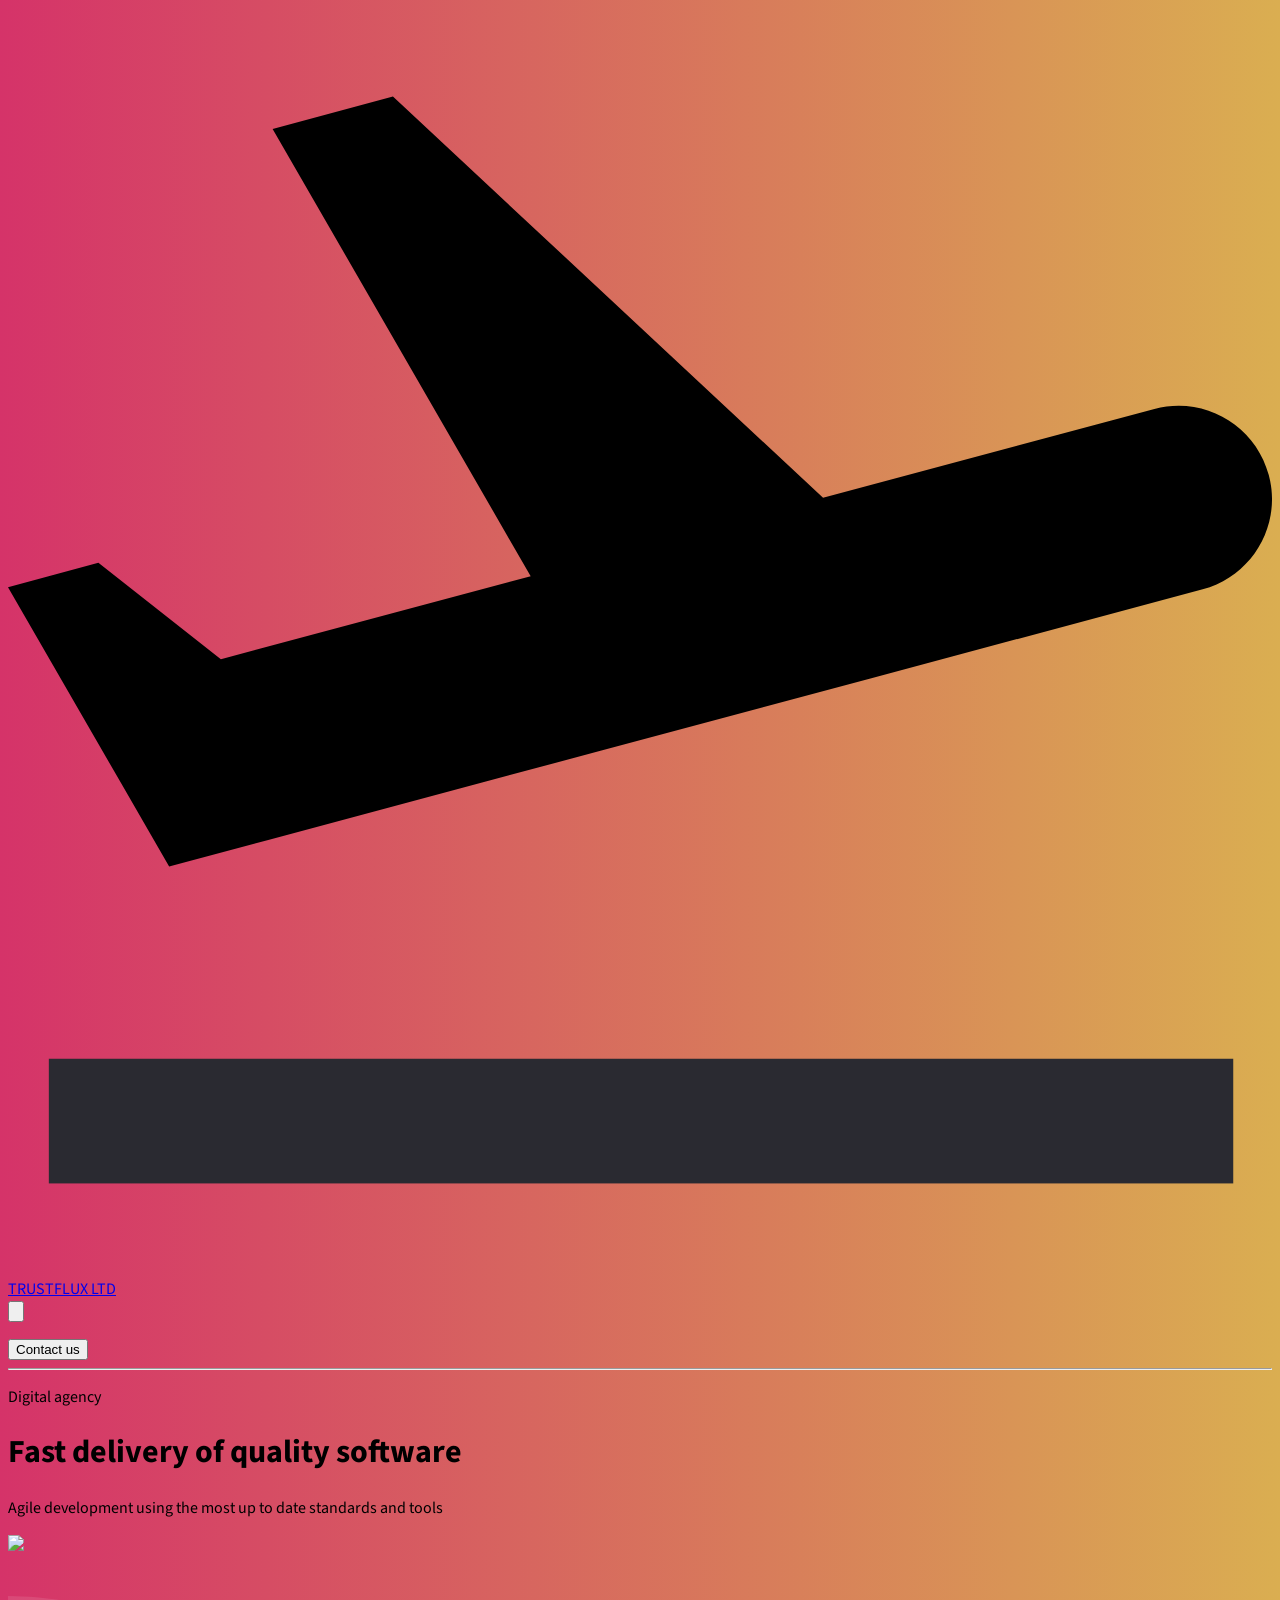
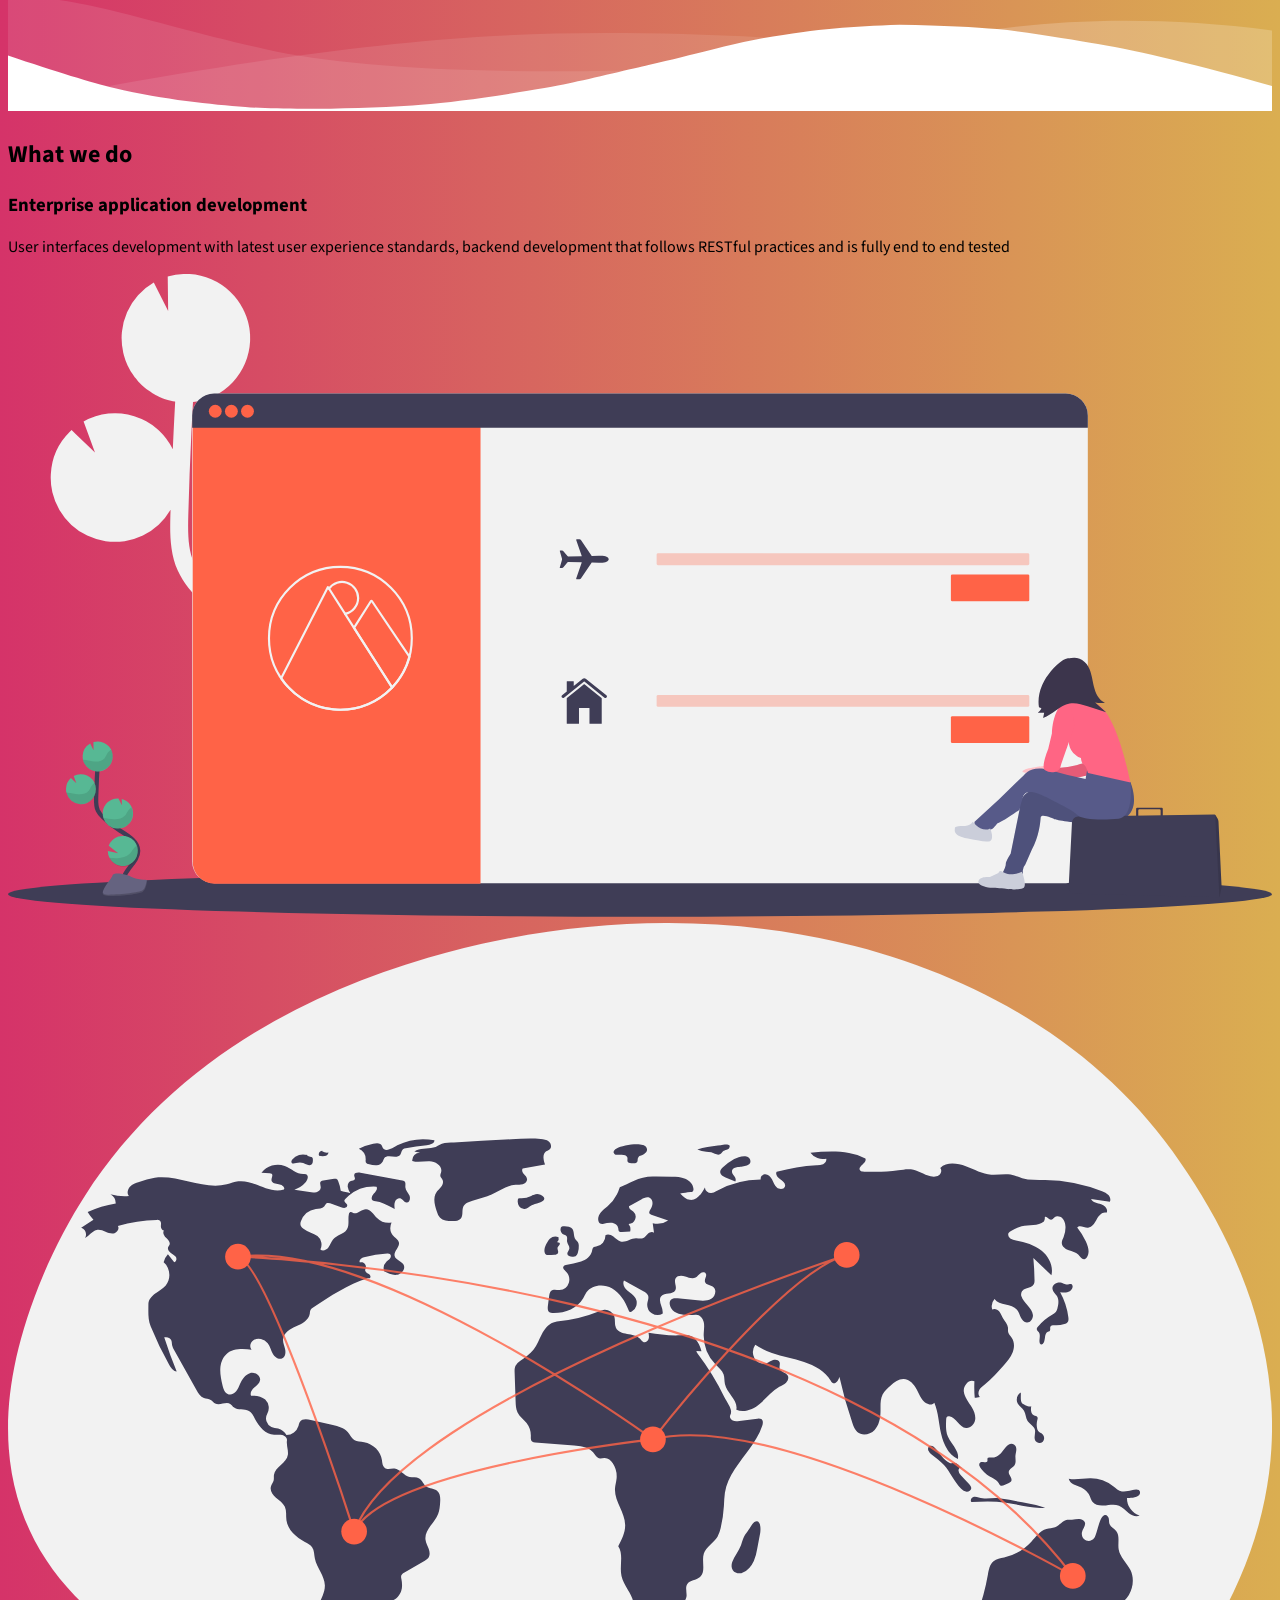
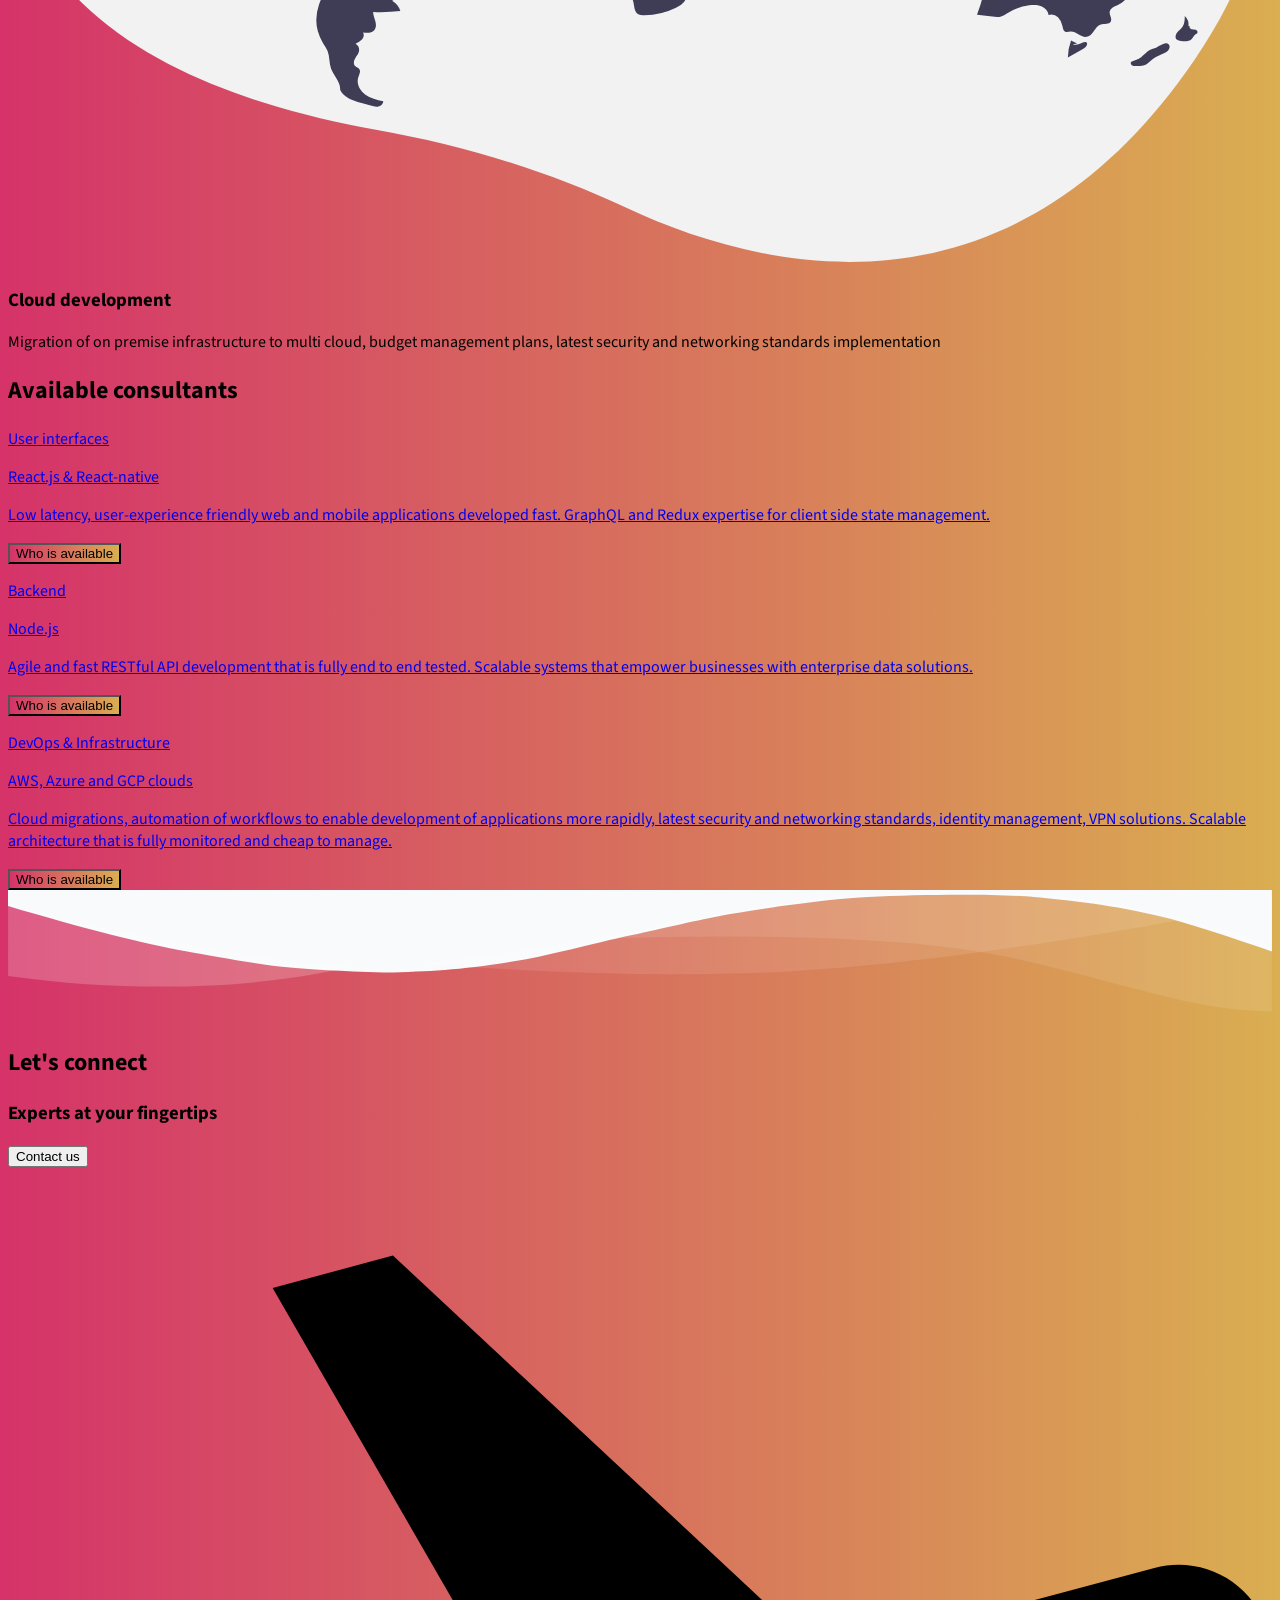
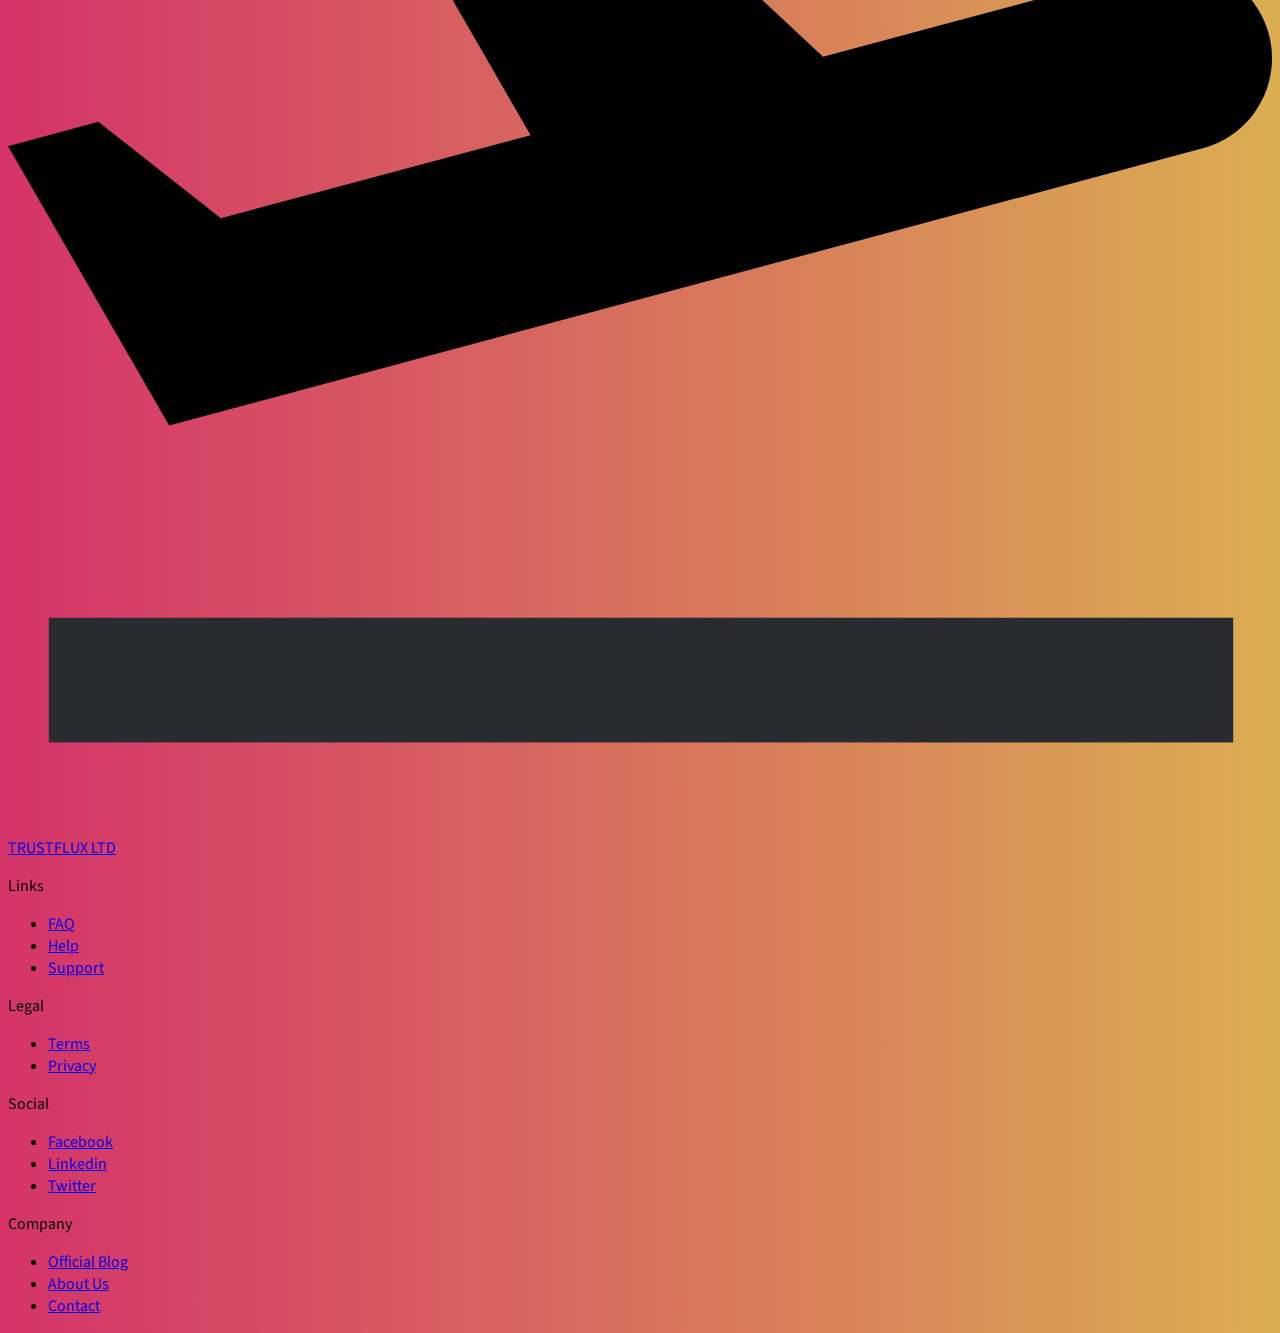
==== index.html @ ab6b5895 "change description meta tag" ====
<!DOCTYPE html>
<html lang="en">

<head>
  <meta charset="UTF-8" />
  <meta name="viewport" content="width=device-width, initial-scale=1.0" />
  <meta http-equiv="X-UA-Compatible" content="ie=edge" />
  <title>
    TRUSTFLUX LTD
  </title>
  <meta name="description" content="TRUSTFLUX LTD" />
  <meta name="keywords" content="" />
  <meta name="author" content="" />
  <link rel="stylesheet" href="https://unpkg.com/tailwindcss@2.2.19/dist/tailwind.min.css" />
  <!--Replace with your tailwind.css once created-->
  <link href="https://fonts.googleapis.com/css?family=Source+Sans+Pro:400,700" rel="stylesheet" />
  <!-- Define your gradient here - use online tools to find a gradient matching your branding-->
  <style>
    .gradient {
      background: linear-gradient(90deg, #d53369 0%, #daae51 100%);
    }
  </style>
  <script>
    function send_email() {
      location.href = "mailto:mnakrosis@trustflux.co.uk";
    }
  </script>

</head>

<body class="leading-normal tracking-normal text-white gradient" style="font-family: 'Source Sans Pro', sans-serif;">
  <!--Nav-->
  <nav id="header" class="fixed w-full z-30 top-0 text-white">
    <div class="w-full container mx-auto flex flex-wrap items-center justify-between mt-0 py-2">
      <div class="pl-4 flex items-center">
        <a class="toggleColour text-white no-underline hover:no-underline font-bold text-2xl lg:text-4xl" href="#">
          <!--Icon from: http://www.potlabicons.com/ -->
          <svg class="h-8 fill-current inline" xmlns="http://www.w3.org/2000/svg" viewBox="0 0 512.005 512.005">
            <rect fill="#2a2a31" x="16.539" y="425.626" width="479.767" height="50.502"
              transform="matrix(1,0,0,1,0,0)" />
            <path class="plane-take-off"
              d=" M 510.7 189.151 C 505.271 168.95 484.565 156.956 464.365 162.385 L 330.156 198.367 L 155.924 35.878 L 107.19 49.008 L 211.729 230.183 L 86.232 263.767 L 36.614 224.754 L 0 234.603 L 45.957 314.27 L 65.274 347.727 L 105.802 336.869 L 240.011 300.886 L 349.726 271.469 L 483.935 235.486 C 504.134 230.057 516.129 209.352 510.7 189.151 Z " />
          </svg>
          TRUSTFLUX LTD
        </a>
      </div>
      <div class="block lg:hidden pr-4">
        <button id="nav-toggle"
          class="flex items-center p-1 text-pink-800 hover:text-gray-900 focus:outline-none focus:shadow-outline transform transition hover:scale-105 duration-300 ease-in-out">
          <svg class="fill-current h-6 w-6" viewBox="0 0 20 20" xmlns="http://www.w3.org/2000/svg">
            <title>Menu</title>
            <path d="M0 3h20v2H0V3zm0 6h20v2H0V9zm0 6h20v2H0v-2z" />
          </svg>
        </button>
      </div>
      <div
        class="w-full flex-grow lg:flex lg:items-center lg:w-auto hidden mt-2 lg:mt-0 bg-white lg:bg-transparent text-black p-4 lg:p-0 z-20"
        id="nav-content">
        <ul class="list-reset lg:flex justify-end flex-1 items-center">
          <!-- <li class="mr-3">
            <a class="inline-block py-2 px-4 text-black font-bold no-underline" href="#">Active</a>
          </li>
          <li class="mr-3">
            <a class="inline-block text-black no-underline hover:text-gray-800 hover:text-underline py-2 px-4"
              href="#">link</a>
          </li>
          <li class="mr-3">
            <a class="inline-block text-black no-underline hover:text-gray-800 hover:text-underline py-2 px-4"
              href="#">link</a>
          </li> -->
        </ul>
        <button id="navAction" onclick=send_email()
          class="mx-auto lg:mx-0 hover:underline bg-white text-gray-800 font-bold rounded-full mt-4 lg:mt-0 py-4 px-8 shadow opacity-75 focus:outline-none focus:shadow-outline transform transition hover:scale-105 duration-300 ease-in-out">
          Contact us
        </button>
      </div>
    </div>
    <hr class="border-b border-gray-100 opacity-25 my-0 py-0" />
  </nav>
  <!--Hero-->
  <div class="pt-24">
    <div class="container px-3 mx-auto flex flex-wrap flex-col md:flex-row items-center">
      <!--Left Col-->
      <div class="flex flex-col w-full md:w-2/5 justify-center items-start text-center md:text-left">
        <p class="uppercase tracking-loose w-full">Digital agency</p>
        <h1 class="my-4 text-5xl font-bold leading-tight">
          Fast delivery of quality software
        </h1>
        <p class="leading-normal text-2xl mb-8">
          Agile development using the most up to date standards and tools
        </p>
        <!-- <button
          class="mx-auto lg:mx-0 hover:underline bg-white text-gray-800 font-bold rounded-full my-6 py-4 px-8 shadow-lg focus:outline-none focus:shadow-outline transform transition hover:scale-105 duration-300 ease-in-out">
          Contact us
        </button> -->
      </div>
      <!--Right Col-->
      <div class="w-full md:w-3/5 py-6 text-center">
        <img class="w-full md:w-4/5 z-50"
          src="https://raw.githubusercontent.com/tailwindtoolbox/Landing-Page/master/hero.png" />
      </div>
    </div>
  </div>
  <div class="relative -mt-12 lg:-mt-24">
    <svg viewBox="0 0 1428 174" version="1.1" xmlns="http://www.w3.org/2000/svg"
      xmlns:xlink="http://www.w3.org/1999/xlink">
      <g stroke="none" stroke-width="1" fill="none" fill-rule="evenodd">
        <g transform="translate(-2.000000, 44.000000)" fill="#FFFFFF" fill-rule="nonzero">
          <path
            d="M0,0 C90.7283404,0.927527913 147.912752,27.187927 291.910178,59.9119003 C387.908462,81.7278826 543.605069,89.334785 759,82.7326078 C469.336065,156.254352 216.336065,153.6679 0,74.9732496"
            opacity="0.100000001"></path>
          <path
            d="M100,104.708498 C277.413333,72.2345949 426.147877,52.5246657 546.203633,45.5787101 C666.259389,38.6327546 810.524845,41.7979068 979,55.0741668 C931.069965,56.122511 810.303266,74.8455141 616.699903,111.243176 C423.096539,147.640838 250.863238,145.462612 100,104.708498 Z"
            opacity="0.100000001"></path>
          <path
            d="M1046,51.6521276 C1130.83045,29.328812 1279.08318,17.607883 1439,40.1656806 L1439,120 C1271.17211,77.9435312 1140.17211,55.1609071 1046,51.6521276 Z"
            id="Path-4" opacity="0.200000003"></path>
        </g>
        <g transform="translate(-4.000000, 76.000000)" fill="#FFFFFF" fill-rule="nonzero">
          <path
            d="M0.457,34.035 C57.086,53.198 98.208,65.809 123.822,71.865 C181.454,85.495 234.295,90.29 272.033,93.459 C311.355,96.759 396.635,95.801 461.025,91.663 C486.76,90.01 518.727,86.372 556.926,80.752 C595.747,74.596 622.372,70.008 636.799,66.991 C663.913,61.324 712.501,49.503 727.605,46.128 C780.47,34.317 818.839,22.532 856.324,15.904 C922.689,4.169 955.676,2.522 1011.185,0.432 C1060.705,1.477 1097.39,3.129 1121.236,5.387 C1161.703,9.219 1208.621,17.821 1235.4,22.304 C1285.855,30.748 1354.351,47.432 1440.886,72.354 L1441.191,104.352 L1.121,104.031 L0.457,34.035 Z">
          </path>
        </g>
      </g>
    </svg>
  </div>
  <section class="bg-white border-b py-8">
    <div class="container max-w-5xl mx-auto m-8">
      <h2 class="w-full my-2 text-5xl font-bold leading-tight text-center text-gray-800">
        What we do
      </h2>
      <div class="w-full mb-4">
        <div class="h-1 mx-auto gradient w-64 opacity-25 my-0 py-0 rounded-t"></div>
      </div>
      <div class="flex flex-wrap">
        <div class="w-5/6 sm:w-1/2 p-6">
          <h3 class="text-3xl text-gray-800 font-bold leading-none mb-3">
            Enterprise application development
          </h3>
          <p class="text-gray-600 mb-8">
            User interfaces development with latest user experience standards, backend development that follows RESTful
            practices and is fully end to end tested
          </p>
        </div>
        <div class="w-full sm:w-1/2 p-6">
          <svg class="w-full sm:h-64 mx-auto" viewBox="0 0 1177 598.5" xmlns="http://www.w3.org/2000/svg">
            <title>travel booking</title>
            <path transform="translate(-11.5 -150.75)"
              d="M274.63,501l-6.29-3.91c-.6-.37-1.19-.77-1.79-1.15a59.86,59.86,0,0,0,6.05-116.62l.31,24.66-13.55-26.83h-.17a59.87,59.87,0,0,0-62.58,57c-.06,1.15,0,2.27,0,3.4-4.71-5.38-9-11.15-11.83-17.47-5.73-12.79-5.84-27.28-5.39-44.9.9-34.9,2.41-70.08,4.37-105.14a59.85,59.85,0,0,0,53.16-56.64c.08-1.83,0-3.63,0-5.43,0-.45,0-.89-.07-1.34-.12-1.74-.28-3.46-.55-5.16,0-.28-.1-.55-.15-.82-.24-1.44-.54-2.86-.88-4.26-.13-.53-.26-1-.4-1.57-.42-1.53-.88-3-1.42-4.52-.18-.49-.39-1-.58-1.46-.42-1.09-.88-2.17-1.37-3.23-.26-.56-.51-1.12-.78-1.67-.08-.14-.13-.29-.21-.43l0,0a59.84,59.84,0,0,0-70.28-30.36l.4,32.1-13.4-26.52a59.57,59.57,0,0,0-28.55,64.51h-.06c.09.43.22.84.32,1.26.19.79.39,1.57.61,2.35.28,1,.6,2,.93,3,.25.74.49,1.47.77,2.2.41,1.06.87,2.09,1.33,3.12.27.6.51,1.22.8,1.81q1.14,2.33,2.48,4.53c.31.52.66,1,1,1.51.64,1,1.28,2,2,2.93.43.59.89,1.16,1.34,1.73.66.83,1.33,1.65,2,2.44.49.57,1,1.12,1.51,1.66.74.78,1.49,1.53,2.27,2.26.52.49,1,1,1.57,1.46.88.79,1.8,1.53,2.73,2.26.47.37.93.75,1.41,1.11,1.42,1,2.88,2,4.39,3,.28.17.59.31.87.48,1.27.74,2.55,1.45,3.87,2.09.57.28,1.15.53,1.73.79,1.08.48,2.17.95,3.29,1.38l2,.7c1.1.37,2.22.72,3.35,1,.66.18,1.33.37,2,.53,1.22.29,2.47.53,3.73.75l.24.05q-1.23,22.19-2.2,44.39a59.83,59.83,0,0,0-83.07-26l10.58,29-21.77-20.9a59.66,59.66,0,0,0-19.34,41.34A58.5,58.5,0,0,0,52.8,354a59.84,59.84,0,0,0,110.06,16.3c0,1.5-.1,3-.14,4.51-.4,15.54-.9,34.88,6.85,52.15,5.25,11.7,13.69,21.21,22,29.73,5.43,5.54,11.06,10.91,16.83,16.1a60.09,60.09,0,0,0,21.62,18c9.48,7.3,19.3,14.17,29.45,20.51l6.34,3.94c5.7,3.53,11.54,7.16,17.26,10.93-1-.1-2-.21-3-.26a59.89,59.89,0,0,0-58.94,39l37.4,30.43-41.14-9.54a59.89,59.89,0,0,0,85.82,53.92l-2.78,3.45q-2.76,3.43-5.45,6.82c-24.34,30.83-31.11,60.09-19.06,82.4l14.66-7.91c-11.73-21.72,5.91-49.52,17.47-64.16q2.64-3.33,5.36-6.7c15.55-19.32,33.17-41.22,32.74-68.08C345.52,545,306.21,520.6,274.63,501Z"
              fill="#f2f2f2" />
            <ellipse cx="588.5" cy="577.5" rx="588.5" ry="21" fill="#3f3d56" />
            <path transform="translate(-11.5 -150.75)"
              d="M119.9,721.42c-3-5.51.4-12.27,4.29-17.18s8.61-10,8.51-16.29c-.15-9-9.7-14.31-17.33-19.09a84,84,0,0,1-15.56-12.51A22.8,22.8,0,0,1,95,650c-1.58-3.52-1.54-7.52-1.44-11.37q.51-19.26,1.91-38.49"
              fill="none" stroke="#3f3d56" stroke-miterlimit="10" stroke-width="4" />
            <path transform="translate(-11.5 -150.75)"
              d="M81,599.39a14,14,0,0,1,7-11.5l3.14,6.22-.1-7.53a14.22,14.22,0,0,1,4.63-.56A14,14,0,1,1,81,599.39Z"
              fill="#57b894" />
            <path transform="translate(-11.5 -150.75)"
              d="M106,694.38a14,14,0,1,0-.68-11.3l8.77,7.13L104.46,688A14,14,0,0,0,106,694.38Z" fill="#57b894" />
            <path transform="translate(-11.5 -150.75)"
              d="M113,667.13a14,14,0,0,0,4.45-27.53l.08,5.78-3.18-6.29h0a14,14,0,0,0-14.67,13.36,13.84,13.84,0,0,0,.6,4.79A14,14,0,0,0,113,667.13Z"
              fill="#57b894" />
            <path transform="translate(-11.5 -150.75)"
              d="M78.88,644.46a14,14,0,1,0-6.21-26.27l2.48,6.8-5.1-4.9a14,14,0,0,0-4.53,9.69,13.79,13.79,0,0,0,.35,3.87A14,14,0,0,0,78.88,644.46Z"
              fill="#57b894" />
            <path transform="translate(-11.5 -150.75)"
              d="m82.88 603.13c3.24 0.35 6.39 1.36 9.64 1.56s6.82-0.57 8.88-3.1c1.1-1.36 1.66-3.08 2.59-4.57a10 10 0 0 1 3.54 -3.33 14 14 0 1 1 -26.24 9.31q0.79 0 1.59 0.13z"
              opacity=".1" />
            <path transform="translate(-11.5 -150.75)"
              d="M78.88,644.46a14,14,0,0,0,13.35-20,10.37,10.37,0,0,0-2.82,2.82c-1,1.51-1.61,3.26-2.78,4.64-2.19,2.57-5.92,3.41-9.31,3.26s-6.66-1.12-10-1.43c-.47,0-.94-.07-1.42-.08A14,14,0,0,0,78.88,644.46Z"
              opacity=".1" />
            <path transform="translate(-11.5 -150.75)"
              d="M113,667.13a14,14,0,0,0,13.46-19.76,11.48,11.48,0,0,0-3,2.85c-1.09,1.54-1.77,3.32-3,4.74-2.37,2.63-6.35,3.56-9.93,3.48s-6.83-.93-10.28-1.2A14,14,0,0,0,113,667.13Z"
              opacity=".1" />
            <path transform="translate(-11.5 -150.75)"
              d="M106,694.38a14,14,0,0,0,25.59-11.45,13.84,13.84,0,0,0-3.08,2.75c-1.34,1.62-2.22,3.47-3.76,5-2.87,2.82-7.5,4-11.63,4.09A60,60,0,0,1,106,694.38Z"
              opacity=".1" />
            <path transform="translate(-11.5 -150.75)"
              d="m141.07 715.07s-11.08-0.34-14.42-2.72-17-5.21-17.86-1.4-16.65 19-4.15 19.06 29.06-1.94 32.4-4 4.03-10.94 4.03-10.94z"
              fill="#656380" />
            <path transform="translate(-11.5 -150.75)"
              d="m104.42 728.69c12.51 0.1 29.06-2 32.39-4 2.54-1.55 3.55-7.09 3.89-9.65h0.37s-0.7 8.94-4 11-19.89 4.07-32.4 4c-3.61 0-4.85-1.31-4.78-3.21 0.47 1.17 1.84 1.83 4.53 1.86z"
              opacity=".2" />
            <rect x="171.5" y="111.25" width="834" height="456" rx="20.42" fill="#f2f2f2" />
            <path d="m172 133.75h268v434h-247.58a20.42 20.42 0 0 1 -20.42 -20.42v-413.58z" fill="#ff6347" />
            <path transform="translate(-11.5 -150.75)"
              d="M1017,282.42V294H183V282.42A20.42,20.42,0,0,1,203.42,262H996.58A20.42,20.42,0,0,1,1017,282.42Z"
              fill="#3f3d56" />
            <circle cx="193" cy="127.75" r="6" fill="#ff6347" />
            <circle cx="208" cy="127.75" r="6" fill="#ff6347" />
            <circle cx="223" cy="127.75" r="6" fill="#ff6347" />
            <path transform="translate(-11.5 -150.75)"
              d="M387.5,490A66.5,66.5,0,1,1,321,423.5,66.47,66.47,0,0,1,387.5,490Z" fill="none" stroke="#f2f2f2"
              stroke-miterlimit="10" stroke-width="2" />
            <path transform="translate(-11.5 -150.75)"
              d="M325.38,467.23l8.3,13,35.53,55.59a66.5,66.5,0,0,1-103.32-8.57l43.54-84.94.91,1.43" fill="none"
              stroke="#f2f2f2" stroke-linecap="round" stroke-linejoin="round" stroke-width="2" />
            <path transform="translate(-11.5 -150.75)"
              d="M385.31,507a66.46,66.46,0,0,1-16.1,28.82l-35.53-55.59,15.69-24.78a.66.66,0,0,1,1.1,0C353.76,460.32,371,486,385.31,507Z"
              fill="none" stroke="#f2f2f2" stroke-miterlimit="10" stroke-width="2" />
            <path transform="translate(-11.5 -150.75)"
              d="M337.5,452.5a15,15,0,0,1-12.12,14.73l-15-23.51a15,15,0,0,1,27.16,8.78Z" fill="none" stroke="#f2f2f2"
              stroke-miterlimit="10" stroke-width="2" />
            <path transform="translate(-11.5 -150.75)" d="m347.5 481.5" fill="none" stroke="#f2f2f2"
              stroke-miterlimit="10" stroke-width="2" />
            <path transform="translate(-11.5 -150.75)" d="m333.5 480.5" fill="none" stroke="#f2f2f2"
              stroke-miterlimit="10" stroke-width="2" />
            <path transform="translate(-11.5 -150.75)"
              d="M563.51,413.13c-.35,0-1.51,0-1.83,0l-6.61.17a.19.19,0,0,1-.17-.09L545,398.42a1.61,1.61,0,0,0-1.37-.75h-2.41c-.57,0-.77.57-.56,1.1l5.09,14.52a.2.2,0,0,1-.18.28l-12.45.18a.81.81,0,0,1-.67-.31l-3.77-4.58a1.59,1.59,0,0,0-1.28-.62h-1.71a.4.4,0,0,0-.38.54l2,7a1.68,1.68,0,0,1,0,1.21l-2,7a.39.39,0,0,0,.38.53h1.7a1.62,1.62,0,0,0,1.28-.62l3.84-4.64a.82.82,0,0,1,.67-.32l12.38.27a.21.21,0,0,1,.18.28L540.65,434c-.21.53,0,1.1.56,1.1h2.41a1.61,1.61,0,0,0,1.37-.76l9.91-14.81a.2.2,0,0,1,.17-.09l6.61.17c.33,0,1.48,0,1.83,0,4.5,0,7.35-1.45,7.35-3.25S568,413.13,563.51,413.13Z"
              fill="#3f3d56" />
            <path transform="translate(-11.5 -150.75)"
              d="M548.32,532.86a.41.41,0,0,0-.51,0l-15.87,12.7a.42.42,0,0,0-.15.31v23.4a.21.21,0,0,0,.2.21h11a.21.21,0,0,0,.2-.21V555a.21.21,0,0,1,.21-.2h9.36a.2.2,0,0,1,.2.2v14.24a.21.21,0,0,0,.2.21h11a.21.21,0,0,0,.2-.21v-23.4a.4.4,0,0,0-.15-.31Z"
              fill="#3f3d56" />
            <path transform="translate(-11.5 -150.75)"
              d="M568.69,543.05l-19.23-15.41a2.23,2.23,0,0,0-1.39-.48,2.26,2.26,0,0,0-1.4.48l-8.37,6.81v-4.29a.2.2,0,0,0-.2-.21H532a.2.2,0,0,0-.2.21v9.38l-4.34,3.57a1.41,1.41,0,0,0-.54,1,1.45,1.45,0,0,0,.41,1.09,1.41,1.41,0,0,0,1,.42,1.47,1.47,0,0,0,.9-.31l18.7-15.06a.22.22,0,0,1,.14,0,.24.24,0,0,1,.13,0l18.71,15a1.44,1.44,0,0,0,2.33-1.19,1.45,1.45,0,0,0-.55-1Z"
              fill="#3f3d56" />
            <rect x="604" y="260.14" width="347" height="11" rx="1.24" fill="#ff6347" opacity=".3" />
            <rect x="604" y="392.07" width="347" height="11" rx="1.24" fill="#ff6347" opacity=".3" />
            <rect x="878" y="279.75" width="73" height="25" rx="1.24" fill="#ff6347" />
            <rect x="878" y="411.75" width="73" height="25" rx="1.24" fill="#ff6347" />
            <path transform="translate(-11.5 -150.75)"
              d="m978.18 606.93l-1.73 2s-21.05 2-20.2 5.39 25.35-4.55 25.35-4.55z" fill="#ffc1c7" />
            <path transform="translate(-11.5 -150.75)"
              d="m1016.3 605.22s-22.5 8-34.74 4.56l5.69 11.39s29.05-0.86 34.18-6-5.13-9.95-5.13-9.95z" fill="#ff6584" />
            <path transform="translate(-11.5 -150.75)"
              d="m1016.3 605.22s-22.5 8-34.74 4.56l5.69 11.39s29.05-0.86 34.18-6-5.13-9.95-5.13-9.95z" opacity=".1" />
            <circle cx="989.6" cy="378.29" r="15.09" fill="#ffc1c7" />
            <path transform="translate(-11.5 -150.75)"
              d="m1014 543.21a11.85 11.85 0 0 0 2 2.71 24.62 24.62 0 0 0 7.28 5.44 246.74 246.74 0 0 1 -25.93 3.86c0.92-3.24-0.29-6.7-1.91-9.64s-3.7-5.69-4.72-8.9l10.2 0.28c1.85 0 3.71 0.1 5.56 0 1.39-0.07 3.69-0.9 5-0.59 2.64 0.63 1.3 4.42 2.52 6.84z"
              fill="#ffc1c7" />
            <path transform="translate(-11.5 -150.75)"
              d="M1048.24,614.05l8.54,10.25S1071,657.62,1040,661s-54.11-2.57-54.11-2.57-12.53-6-12.82-1.42-1.42,17.37-8.26,29.9l-6,13.67a8.84,8.84,0,0,0-2.27,7.41c.85,4.27-19.09,5.69-18.8,0,0,0,2.85-4.84,2.85-7.69s4.55-9.68,4.55-9.68l8.26-41s-.57-21.08,18.8-17.09,47-.86,47-.86l6.26-21.92Z"
              fill="#575a89" />
            <path transform="translate(-11.5 -150.75)"
              d="M1048.24,614.05l8.54,10.25S1071,657.62,1040,661s-54.11-2.57-54.11-2.57-12.53-6-12.82-1.42-1.42,17.37-8.26,29.9l-6,13.67a8.84,8.84,0,0,0-2.27,7.41c.85,4.27-19.09,5.69-18.8,0,0,0,2.85-4.84,2.85-7.69s4.55-9.68,4.55-9.68l8.26-41s-.57-21.08,18.8-17.09,47-.86,47-.86l6.26-21.92Z"
              opacity=".1" />
            <path transform="translate(-11.5 -150.75)"
              d="m1086.8 648.79v8.55a1 1 0 0 1 -1 1 1 1 0 0 1 -1 -1v-7.12a1 1 0 0 0 -1 -1h-18.82a1 1 0 0 0 -1 1v7.12a1 1 0 0 1 -1 1 1 1 0 0 1 -1 -1v-8.55a1 1 0 0 1 1 -1h22.78a1 1 0 0 1 1.04 1z"
              fill="#3c354c" />
            <path transform="translate(-11.5 -150.75)"
              d="M999.16,721.79a5.79,5.79,0,0,0,5.14,6l134.88,3.33a.41.41,0,0,0,.32-.11h0a.31.31,0,0,0,.11-.2l1.79-8.32a6.38,6.38,0,0,0,.13-1.44l-2.88-60.37a5.65,5.65,0,0,0-.84-2.8l-2-3.36a1.12,1.12,0,0,0-.25-.28,1,1,0,0,0-.61-.2l-127,1.89a5.8,5.8,0,0,0-5.71,5.53Z"
              fill="#3f3d56" />
            <path transform="translate(-11.5 -150.75)"
              d="M1135.53,654.27l4,76.78h0l.11-.2,1.79-8.32a6.38,6.38,0,0,0,.13-1.44l-2.88-60.37a5.65,5.65,0,0,0-.84-2.8l-2-3.36A1.12,1.12,0,0,0,1135.53,654.27Z"
              opacity=".1" />
            <path transform="translate(-11.5 -150.75)"
              d="m1016.2 613.3s26.06-9.79 40.58 11c0 0 3.7 32.18-11.11 33.6s-34.17 1.14-38.73-3.7-33.32-18.51-33.32-18.51-14.32-7.3-17.12 2.19-3.1 11.77-3.1 11.77-14.81 10.82-20.79 12.81c0 0-4 5.7-6.26 5.7s-16.23 3.13-14.81-7.41l23.07-21.07 23.06-22.5s6.55-9.68 23.36-4.56a346.13 346.13 0 0 0 33.89 8.26z"
              fill="#575a89" />
            <path transform="translate(-11.5 -150.75)"
              d="M955.68,707.46s5.41,13.67.86,15.38-14.24.57-14.24.57-11.4-1.43-14.24-1.14-14.53-2-12.82-6.55,10.54-3.42,10.54-3.42l8-3.7s.86-2.85,2.85-1.71S944.29,712.3,955.68,707.46Z"
              fill="#cbceda" />
            <path transform="translate(-11.5 -150.75)"
              d="m926.06 667s6 13.38-3.7 12.24-17.09-3.13-19.93-3.41-10.49-2.92-9.3-8.19a4.52 4.52 0 0 0 0.08 -1c0-0.71 1-2.09 8.65-1.88 0 0 5.69 0 8-4-0.03-0.01 8.51 10.81 16.2 6.24z"
              fill="#cbceda" />
            <path transform="translate(-11.5 -150.75)"
              d="m990.71 553.1s20.5-12.81 37.59 0 28.48 71.2 28.48 71.2l-39.59-8.83s-1.7-6.83-4-8-2.57-6-2.57-6-12.24-3.7-11.39-17.94-8.52-30.43-8.52-30.43z"
              fill="#ff6584" />
            <path transform="translate(-11.5 -150.75)"
              d="m1001.2 553.67h-10.54s-6.27 7.12-7.12 25.06l-3.42 14.27s-7.12 17.09-2.85 19.94 12.54 2.56 14.24-3.13 13.44-38.76 13.44-38.76z"
              fill="#ff6584" />
            <path transform="translate(-11.5 -150.75)"
              d="M998.23,509.4A15.27,15.27,0,0,1,1014,512c5.47,4.88,6.57,12.85,8,20s4.17,15.21,11,18a28.35,28.35,0,0,1-9.19-.27l10.25,9.19-17.27-5.63c-5.42-1.77-11.11-3.56-16.72-2.56-9.3,1.65-15.78,10.4-24.71,13.47l1-4.85-6,0a11.75,11.75,0,0,0,3.43-4,3.27,3.27,0,0,0-2.29-1.2c-2.5-15.59,6.76-31,18.81-41.17,2.38-2,5-3.92,8.06-4.42s6.64.87,7.71,3.78"
              fill="#3c354c" />
          </svg>
        </div>
      </div>
      <div class="flex flex-wrap flex-col-reverse sm:flex-row">
        <div class="w-full sm:w-1/2 p-6 mt-6">
          <svg class="w-5/6 sm:h-64 mx-auto" viewBox="0 0 1176.60617 873.97852" xmlns="http://www.w3.org/2000/svg">
            <title>connected world</title>
            <path transform="translate(-11.697 -13.011)"
              d="m1095.7 225.46c-133.54-185.83-415.64-261.21-693.08-180.02-146.67 42.921-288.09 128.92-358.18 295.44-125.28 297.67 137.76 392.74 309.77 423.04 83.172 14.651 161.51 39.263 233.09 72.771 128.78 60.284 356.74 113.7 528.63-137.41 124.59-182.01 68.722-350.04-20.23-473.82z"
              fill="#f2f2f2" />
            <path transform="translate(-11.697 -13.011)"
              d="m321.43 262.23a34.385 34.385 0 0 0 -2.2476 -8.6046 3.8949 3.8949 0 0 0 -1.9801 -2.4388 4.0801 4.0801 0 0 0 -1.9647 -0.022l-10.087 1.5435a3.8669 3.8669 0 0 0 -2.3015 0.89427c-1.3138 1.3817-0.0201 3.6066-0.06032 5.5128-0.04523 2.1435-1.9497 3.8834-4.015 4.459a15.177 15.177 0 0 1 -6.3797 -0.0791l-14.105-2.1919a23.256 23.256 0 0 0 10.671 -7.1207c1.8562-2.1989 2.8437-6.3042 0.1611-7.3455a6.5854 6.5854 0 0 0 -2.4499 -0.19671c-6.3906 0.04969-11.419-5.286-17.402-7.5332a19.241 19.241 0 0 0 -21.655 6.4554l7.5139 0.36227a3.3352 3.3352 0 0 1 2.0015 0.53379c1.6467 1.353-0.40057 3.9517-0.16859 6.0702 0.3014 2.7525 3.9561 3.3402 6.711 3.6185s6.2499 2.5167 4.9247 4.9479c-13.847 4.7694-27.937-9.3231-42.479-7.5884-3.6805 0.43906-7.1558 1.8849-10.749 2.7941-21.951 5.5538-44.644-9.2644-67.068-6.1262a85.163 85.163 0 0 0 -14.64 3.8612c-3.0519 1.0021-6.2353 2.085-8.4528 4.409s-3.0615 6.2985-0.96073 8.7285a49.126 49.126 0 0 1 -17.216 -1.6365 9.645 9.645 0 0 1 4.9587 8.5003 102.15 102.15 0 0 0 -26.167 7.9788 44.073 44.073 0 0 0 5.416 7.2148l-11.445 7.353c3.8668 0.97425 5.866 6.2469 3.6173 9.54 4.0094-1.7837 6.4942-6.3979 10.782-7.3334 2.8088-0.61288 5.6669 0.53616 8.3314 1.6156s5.5932 2.1261 8.3517 1.316 4.793-4.3868 3.0402-6.6656a142.72 142.72 0 0 1 36.253 -5.6639 4.5466 4.5466 0 0 1 2.7456 0.52105c1.5982 1.1088 1.1777 3.5038 1.0916 5.4471s1.4285 4.4973 3.1654 3.6214c-2.0434 1.7719-0.29656 5.1076 1.6639 6.9709s4.3233 4.4343 3.1231 6.8581c-0.31325 0.63259-0.84455 1.1387-1.146 1.777-0.88965 1.8842 0.52289 4.0808 2.189 5.332s3.7069 2.1257 4.8643 3.8584 0.63178 4.7655-1.4378 5.0074l-5.8824-7.4687a15.314 15.314 0 0 0 -3.9736 7.5302c6.2378 5.0992 7.176 15.478 1.9538 21.613-2.6687 3.1352-6.4637 5.0403-9.776 7.4858s-6.3772 5.9278-6.3688 10.045c0.01439 7.1131-0.56681 13.721 2.0986 20.316a312.97 312.97 0 0 0 16.99 35.447c1.6808 3.0062 3.8532 6.3011 7.2582 6.8187q-6.455-15.714-11.621-31.917c2.2434 0.00878 4.8359 0.1869 6.151 2.0044 1.089 1.505 0.85507 3.5512 1.1934 5.3778a16.659 16.659 0 0 0 2.1245 4.9943l20.55 36.605c1.7035 3.0345 3.6576 6.2917 6.9133 7.5206 2.0816 0.78568 4.4899 0.63767 6.4058 1.7688 1.5018 0.88663 2.5132 2.4605 4.0442 3.2957 4.3288 2.3615 10.349-2.1675 14.394 0.652 1.1567 0.80618 1.8926 2.0869 2.9584 3.0099 3.7363 3.2356 9.8654 1.0711 14.179 3.4848 2.7798 1.5556 4.2204 4.6667 5.7031 7.486 3.7139 7.0621 9.7233 13.981 17.683 14.543 2.5002 0.17664 5.054-0.2974 7.4979 0.25869s4.8497 2.6889 4.4574 5.1645c-0.67255 4.244 1.4243 8.8911 0.86116 13.151-1.0258 7.7595-12.032 11.169-12.978 18.939-0.207 1.7012 0.117 3.4571-0.28806 5.1223-0.49646 2.0408-2.0292 3.7025-2.5738 5.731-1.0321 3.8442 1.7221 7.67 4.7477 10.256s6.6346 4.8164 8.2888 8.4368c1.7484 3.8266 0.88959 8.2885 1.4582 12.457 1.2413 9.1004 9.1016 15.847 17.191 20.197 2.4646 1.3253 5.1109 2.6084 6.7062 4.9076 2.0821 3.0009 1.8747 6.957 2.5699 10.543 1.7027 8.7816 9.0953 16.017 9.3052 24.96 0.14919 6.3561-3.384 12.122-5.4946 18.12a42.257 42.257 0 0 0 3.4506 35.046c1.5789 2.666 3.4672 5.1796 4.5841 8.0698 1.9931 5.1575 1.3464 11.02 3.1841 16.235 2.4296 6.8946 9.1056 12.589 8.4667 19.872 3.0309 6.2941 9.7237 9.3866 16.454 11.26l12.062 3.3575c2.3095 0.64288 4.7228 1.2909 7.0745 0.82537s4.596-2.4182 4.5353-4.8148c-5.9148-1.3339-12.019-2.7524-16.895-6.3567s-8.2158-10.023-6.3658-15.797c0.85781-2.6775 2.6828-5.7694 0.94774-7.9818-0.99343-1.2667-2.81-1.5977-3.9305-2.7534-1.7478-1.8026-1.1473-4.831 0.10918-7.0048s3.0726-4.1164 3.5794-6.5755a6.8609 6.8609 0 0 0 -3.2158 -7.1379 17.054 17.054 0 0 0 5.97 -3.8306c1.57-1.7929 2.2952-4.557 1.0602-6.5952 3.6675 0.46513 7.9974 0.69293 10.405-2.1126 1.9225-2.2403 1.7905-5.5897 1.0308-8.4424s-2.0436-5.6236-2.0836-8.5754a156.27 156.27 0 0 0 25.353 -0.85968 16.439 16.439 0 0 0 -7.7081 -9.6535c3.8106-0.64475 7.2821-5.2068 8.486-8.8792s0.89686-7.6727 0.15275-11.465a6.1519 6.1519 0 0 1 -0.114 -3.0037c0.42911-1.3675 1.7725-2.202 3.0153-2.9157l18.914-10.863a11.017 11.017 0 0 0 3.0246 -2.2329c1.9817-2.3277 1.6881-5.8415 0.67344-8.7252s-2.64-5.5953-3.0308-8.6272c-1.169-9.0676 8.5376-15.574 11.813-24.109 1.2856-3.3497 1.5476-6.9907 1.7963-10.57 0.2672-3.8443 0.28706-8.3096-2.6647-10.787-2.8295-2.3747-7.2505-1.845-10.211-4.0539-2.7145-2.0252-3.651-5.9583-6.6164-7.5941-2.693-1.4855-6.0696-0.54073-9.0648-1.2394-5.2736-1.2301-8.5924-7.3082-13.978-7.8709-3.0388-0.31753-6.4781 1.1681-8.9687-0.60169-2.1946-1.5594-2.2826-4.6938-2.7003-7.3534a20.536 20.536 0 0 0 -16.575 -16.628c-3.1332-0.50246-6.5436-0.31164-9.2091-2.0335-2.699-1.7435-3.9365-5.0078-6.0566-7.4223-3.4169-3.8914-8.7984-5.274-13.84-6.4591l-20.506-4.8206c-3.6401-0.85575-8.3322-1.3095-10.286 1.8791a14.738 14.738 0 0 0 -1.2167 3.8267 11.85 11.85 0 0 1 -11.144 8.3882 13.179 13.179 0 0 0 -7.7715 -6.0133c-2.0793-0.57947-4.3049-0.64392-6.288-1.4964a8.8327 8.8327 0 0 1 -3.8326 -12.253 10.995 10.995 0 0 0 -1.8788 -13.225c-3.4872-3.1307-8.5315-3.8871-13.207-3.5739-1.2246-2.6721 0.823-5.687 3.0296-7.6289s4.886-3.851 5.3665-6.7508c0.75588-4.5615-5.0643-8.026-9.4834-6.6659s-7.2396 5.6524-9.1041 9.8835c-1.0698 2.4276-1.9792 4.984-3.6666 7.031s-4.4048 3.5127-6.9751 2.8557c-3.6388-0.93-5.0441-5.2531-5.8494-8.9215-1.0805-4.9218-2.1673-9.9118-1.9409-14.946s1.9234-10.203 5.6354-13.61c6.0488-5.5531 15.328-5.0087 23.491-4.1229-1.9286-2.173-1.452-5.8352 0.61156-7.8805a8.9597 8.9597 0 0 1 8.1208 -1.9951 11.191 11.191 0 0 1 6.2912 3.7615c2.3198 2.8283 2.9795 6.647 4.7329 9.8573s5.6962 5.9485 8.9233 4.2262c2.7874-1.4876 3.2298-5.3528 2.5361-8.4352s-2.1671-6.0798-1.9158-9.2293c0.4795-6.0096 6.7091-9.627 12.206-12.102s11.792-5.8036 12.663-11.769a10.73 10.73 0 0 1 0.65234 -3.4203 6.7093 6.7093 0 0 1 2.4614 -2.3147c16.044-10.603 32.355-21.335 50.692-27.129 0.954-0.30143 1.066 0.03357 2.0383-0.20258 1.3607-0.78645 0.45911-2.962-0.84552-3.8385s-3.0484-1.5485-3.3794-3.085c-0.24331-1.1294 0.42213-2.2384 0.595-3.3807 0.42476-2.807-2.9332-5.3987-5.541-4.2764-1.473-1.9508 1.4416-4.2175 3.7984-4.8663a103.15 103.15 0 0 1 21.67 -3.54 3.9033 3.9033 0 0 1 2.4659 0.41943c1.2309 0.85266 1.0737 2.8084 0.20129 4.0254s-2.2294 1.9812-3.3165 3.011a9.0526 9.0526 0 0 0 -2.3481 9.105c3.826 1.9462 7.9855 3.9496 12.223 3.264s7.9986-5.4468 6.0068-9.2492c-1.8548-3.541-7.4263-4.3397-8.3844-8.2205-1.1218-4.5438 5.3104-8.585 3.8615-13.035-0.63466-1.9494-2.5774-3.0966-4.0681-4.504a12.221 12.221 0 0 1 -2.6744 -13.552 15.419 15.419 0 0 1 -13.523 -4.2317c-3.2345-3.2642-5.8149-8.4135-10.408-8.2675-4.2148 0.134-7.8452 5.0513-11.786 3.5511-0.96958-0.36907-1.9919-1.1202-2.9313-0.68012a2.4222 2.4222 0 0 0 -1.0934 1.815c-1.0015 4.7884 0.72138 10.244-1.8884 14.382-2.8399 4.5027-9.4088 5.1269-12.852 9.1872-1.8689 2.2041-2.593 5.174-4.3108 7.4978s-5.3639 3.8011-7.4255 1.7761a10.235 10.235 0 0 0 -2.7804 -12.445 27.309 27.309 0 0 0 -6.1412 -2.9871 36.422 36.422 0 0 1 -6.8608 -3.8237 6.7578 6.7578 0 0 1 -2.5186 -2.6949 6.1414 6.1414 0 0 1 0.17224 -4.2617 17.426 17.426 0 0 1 13.867 -11.494c2.7449-0.37343 5.9396-0.24185 7.7561-2.3333 0.96116-1.1066 1.4655-2.7797 2.8606-3.2291a4.2194 4.2194 0 0 1 2.6411 0.32524l10.245 3.6062a7.1908 7.1908 0 0 0 3.6498 0.60364 2.4745 2.4745 0 0 0 2.1396 -2.6005c-0.32735-1.7014-2.9454-2.5179-2.7071-4.234a2.8267 2.8267 0 0 1 0.85747 -1.4414 36.629 36.629 0 0 1 29.051 -11.472c1.2931 2.1238-0.752 4.6388-2.4537 6.4518s-3.0692 5.0525-1.0112 6.448a5.6425 5.6425 0 0 0 2.7279 0.61435 23.819 23.819 0 0 1 7.2608 2.2023q5.3105 2.3111 10.417 5.0572c-0.30072-2.2447-0.58773-4.6095 0.26309-6.7084s3.2689-3.7452 5.381-2.9278c2.0355 0.78775 3.0794 3.483 5.2481 3.7299 2.8928 0.32939 4.0341-3.9442 2.8257-6.5932s-3.6004-4.8669-3.8001-7.7716c-0.13471-1.9596 0.611-4.3899-0.95429-5.5765a4.2605 4.2605 0 0 0 -1.8468 -0.64758l-39.084-7.1922c-2.3209-0.42709-5.6742-0.09975-5.7771 2.2579-0.05746 1.316 1.1181 2.6179 0.59742 3.8279-0.55569 1.2914-2.3812 1.1733-3.7108 1.6301-2.0631 0.70871-3.0983 3.1584-2.9002 5.3308a14.834 14.834 0 0 0 2.448 6.0075c-2.5422-1.0632-6.3915-1.2586-8.9336-2.3218z"
              fill="#3f3d56" />
            <path transform="translate(-11.697 -13.011)"
              d="m290.24 229.05a12.656 12.656 0 0 0 -13.902 4.1635c-0.64354 0.84733-1.184 2.0154-0.64526 2.9329 0.77242 1.3154 2.7405 0.79583 4.1916 0.3253a10.549 10.549 0 0 1 6.6207 -0.15794c1.3625 0.4678 2.5815 1.2946 3.9499 1.7447a3.9778 3.9778 0 0 0 4.0557 -0.59267c0.93918-0.95786 0.99811-2.447 0.99977-3.7885a3.0468 3.0468 0 0 0 -0.7764 -2.5042 3.9808 3.9808 0 0 0 -1.7955 -0.53108 6.1845 6.1845 0 0 1 -3.6195 -2.1148"
              fill="#3f3d56" />
            <path transform="translate(-11.697 -13.011)"
              d="m304.34 225.13a3.2196 3.2196 0 0 0 -3.1118 4.5344 13.05 13.05 0 0 0 5.203 0.33925 4.4472 4.4472 0 0 0 3.6367 -3.3342 8.3721 8.3721 0 0 1 -5.9279 -1.1321"
              fill="#3f3d56" />
            <path transform="translate(-11.697 -13.011)"
              d="m351.62 218.57a59.853 59.853 0 0 0 -13.342 4.5323 10.024 10.024 0 0 1 6.4025 10.068 5.2431 5.2431 0 0 0 0.06075 2.4894c0.49 1.1879 1.9099 1.6337 3.1582 1.9386a20.823 20.823 0 0 0 6.927 0.88415 7.0564 7.0564 0 0 0 5.7338 -3.5038 24.972 24.972 0 0 1 1.1924 -2.8186c2.9922-4.557 11.881 0.9531 15.094-3.4513 1.1317-1.5515 1.0282-3.887 2.5034-5.1164a5.6241 5.6241 0 0 1 2.5735 -0.98213 180.73 180.73 0 0 1 19.548 -2.7841c3.1092-0.27057 7.1619-1.387 7.1878-4.5078a54.149 54.149 0 0 0 -34.541 4.6467c-3.8504 1.9286-8.943 5.9853-12.652 3.4285-1.3887-0.95731-1.3199-3.5351-3.2313-4.6116-1.9541-1.1006-4.5408-0.65294-6.6151-0.21223z"
              fill="#3f3d56" />
            <path transform="translate(-11.697 -13.011)"
              d="m389.92 225.74l5.4974 1.0563a7.1238 7.1238 0 0 0 -7.4134 7.7201c5.1481 1.7198 10.761 0.04624 16.184 0.27485s11.733 4.1023 10.807 9.4506c-0.27991 1.6171-1.2141 3.2332-0.72831 4.8008 0.34049 1.0988 1.3095 1.8784 1.8564 2.8903 1.1398 2.1087 0.22882 4.7759-1.2103 6.6927s-3.3736 3.4463-4.6368 5.4834c-3.1419 5.0666-1.3568 11.617 0.51479 17.277a15.231 15.231 0 0 0 2.9288 5.8488c2.7728 2.9482 7.2916 3.2046 11.338 3.2637 2.9455 0.043 6.3196-0.10253 8.1823-2.3846 2.4318-2.9794 0.73135-7.6279 2.3324-11.125 1.4541-3.1758 5.1587-4.5382 8.5152-5.5045 6.1491-1.7702 12.416-3.2752 18.229-5.9492 7.2187-3.3203 13.965-8.4947 21.899-8.9221 2.2259-0.1199 4.507 0.1428 6.6511-0.46707s4.1809-2.4636 4.0186-4.6868c-0.1387-1.8996-1.7458-3.2945-3.0016-4.7265s-2.242-3.634-1.0878-5.1491l20.797-3.8844c-1.4742-4.0174-2.6226-9.3085 0.76489-11.924 1.2222-0.94351 2.8586-1.3206 3.8993-2.4613 1.7736-1.9441 0.88175-5.293-1.1656-6.9464s-4.8157-2.0372-7.4382-2.255c-9.1188-0.75732-18.29-0.25689-27.426 0.24392q-26.79 1.4685-53.58 2.9369c-3.5953 0.19707-7.7464-0.104-11.044 1.1226-2.7916 1.0384-4.7764 2.9446-7.9692 3.6143-5.894 1.2364-12.38 0.39973-17.714 3.7088z"
              fill="#3f3d56" />
            <path transform="translate(-11.697 -13.011)"
              d="m488.4 269.19a2.2121 2.2121 0 0 0 -1.6002 0.36291 2.0202 2.0202 0 0 0 -0.5209 1.2339 8.1485 8.1485 0 0 0 1.1836 5.8323 5.7112 5.7112 0 0 0 5.228 2.5065c2.4754-0.31565 4.2996-2.4275 6.5753-3.458 3.5074-1.5868 18.403-4.0605 8.099-9.6273-3.5509-1.9184-5.8454-0.22491-8.6442 1.0385a19.669 19.669 0 0 1 -10.321 2.1111z"
              fill="#3f3d56" />
            <path transform="translate(-11.697 -13.011)"
              d="m578.65 222.59a5.8831 5.8831 0 0 0 -2.8624 2.4916 2.514 2.514 0 0 0 0.94284 3.335 3.7522 3.7522 0 0 0 1.4036 0.22264l4.8922 0.14615c2.0783 0.06209 4.6743 0.50471 5.2328 2.5075 0.41469 1.4871-0.51346 3.3981 0.60642 4.4609a3.1547 3.1547 0 0 0 1.6642 0.64909 11.341 11.341 0 0 0 4.9293 0.15908c3.5595-0.95476 1.6892-3.1273 2.8103-5.0617 1.7153-2.9598 1.4184-1.1681 4.4408-2.8645 2.2321-1.2528 5.1165-3.5253 3.2534-6.7183-3.2398-5.5525-22.533-1.7128-27.313 0.6725z"
              fill="#3f3d56" />
            <path transform="translate(-11.697 -13.011)"
              d="m675.21 219.8l-2.8407 0.37908c-6.4059 0.85484-12.848 1.7176-19.018 3.6412a31.652 31.652 0 0 0 8.3288 2.0437 25.585 25.585 0 0 1 4.6654 0.66319c2.7251 0.81124 5.471 2.9061 8.1038 1.833 1.6324-0.66538 2.1651-2.3651 3.5173-3.2658 0.93372-0.622 4.4752-1.6287 4.8711-2.2565 3.2006-5.0754-5.1676-3.3661-7.6278-3.0378z"
              fill="#3f3d56" />
            <path transform="translate(-11.697 -13.011)"
              d="m687.69 232.71a53.277 53.277 0 0 0 -10.483 7.6772c-1.3347 1.2547-2.698 2.8152-2.5769 4.643 0.16086 2.4294 2.7487 3.8385 4.9907 4.7878l9.0812 3.8448c1.1017-1.5528 0.09336-3.6962-1.0452-5.2221s-2.4916-3.2914-1.9886-5.1276c0.57406-2.0954 3.129-2.8095 5.2715-3.1705 3.4908-0.58817 12.907-0.541 11.776-6.1667-1.3332-6.6288-11.521-3.2246-15.025-1.266z"
              fill="#3f3d56" />
            <path transform="translate(-11.697 -13.011)"
              d="m685.86 607.84c-0.86453 2.5029-0.94655 5.4513 0.54891 7.6365 1.6781 2.4521 5.0364 3.3661 7.9419 2.7443a14.307 14.307 0 0 0 7.3736 -4.7408 25.392 25.392 0 0 0 4.2412 -6.5039 50.767 50.767 0 0 0 3.1436 -11.502l2.8196-14.804c0.63007-3.3086 0.60568-13.452-5.4754-10.147-1.6613 0.90284-5.5076 8.0312-7.2486 10.053-3.1378 3.6432-3.5529 7.1782-5.2048 11.592-2.069 5.5284-6.2273 10.136-8.14 15.673z"
              fill="#3f3d56" />
            <path transform="translate(-11.697 -13.011)"
              d="m1007 683.6a44.332 44.332 0 0 1 -5.7785 -2.7508 48.707 48.707 0 0 0 -2.9293 15.965l13.616-7.7048c2.0483-1.159 4.3698-2.7695 4.3257-5.1225a1.6206 1.6206 0 0 0 -0.75277 -1.4735 1.8356 1.8356 0 0 0 -0.95451 -0.112c-2.019 0.16826-3.8599 1.1617-5.7645 1.8526s-4.1317 1.056-5.8792 0.03077"
              fill="#3f3d56" />
            <path transform="translate(-11.697 -13.011)"
              d="m1078.9 688.17a29.472 29.472 0 0 0 -4.3664 1.567c-3.1246 1.5898-5.2502 4.6095-8.062 6.7034-2.6907 2.0038-5.9298 3.1039-9.1095 4.1736-0.93537 0.82681-0.50556 2.492 0.50978 3.2183a6.3154 6.3154 0 0 0 3.5961 0.80831c3.3034 0.07292 6.7837 0.10473 9.6772-1.4908a30.518 30.518 0 0 0 4.5561 -3.6161c3.3831-2.8227 7.4458-4.6852 11.467-6.485a13.162 13.162 0 0 0 3.9969 -2.3897c2.5271-2.4897 2.7048-6.3307-0.93912-7.1781-2.9443-0.68475-8.523 3.7821-11.326 4.6891z"
              fill="#3f3d56" />
            <path transform="translate(-11.697 -13.011)"
              d="m1110.6 667.44a11.359 11.359 0 0 0 -3.4752 -9.3066c-0.03724 3.4276-0.14133 7.0792-2.0691 9.9136-1.3736 2.0195-3.5272 3.3838-5.0321 5.3074s-2.1729 4.9729-0.40769 6.6609a6.6149 6.6149 0 0 0 3.9202 1.3502c3.5138 0.41362 7.5809 0.64415 10.045-1.8944 1.3451-1.3856 1.9994-3.4377 3.64-4.4564a4.4285 4.4285 0 0 0 1.597 -1.1428c0.6774-1.0768-0.39893-2.496-1.6105-2.884s-2.5467-0.2056-3.7643-0.5741-2.3348-1.7377-1.71-2.8459"
              fill="#3f3d56" />
            <path transform="translate(-11.697 -13.011)"
              d="m1054.2 541.77a15.795 15.795 0 0 1 -5.6359 0.3323c-3.1281-0.5751-5.5628-2.9326-8.0883-4.866a35.677 35.677 0 0 0 -20.846 -7.2833c-6.8625-0.12959-13.789 1.73-20.529 0.43257 0.44035 2.4493 2.5362 4.2863 4.7724 5.3782s4.7042 1.6414 6.9512 2.711a16.597 16.597 0 0 1 8.0392 8.3635c0.72369 1.6892 1.179 3.5275 2.2752 5.0025 2.2406 3.0148 6.4876 3.6768 10.236 3.4303 4.8867-0.32145 9.9906-1.7269 14.537 0.09374 3.4779 1.3928 5.9671 4.4368 8.871 6.8038s6.9941 4.1236 10.329 2.4158a17.075 17.075 0 0 1 -11.814 -16.43c3.2704 0.30074 12.69 0.18435 12.183-5.3726-0.42992-4.7095-8.4715-1.52-11.28-1.0117z"
              fill="#3f3d56" />
            <path transform="translate(-11.697 -13.011)"
              d="m1011.4 580.09c0.58068-3.1849 3.7568-5.9973 2.7674-9.0798-0.6842-2.1317-3.1558-3.1842-5.3941-3.2367s-4.437 0.61415-6.6749 0.67693a32.53 32.53 0 0 0 -4.3708 0.06208c-4.4425 0.73025-7.1807 5.3866-11.367 7.0422-2.5457 1.0067-5.4055 0.81426-8.0531 1.5102-6.0099 1.5798-9.8126 7.2588-14.014 11.838a50.011 50.011 0 0 1 -25.384 14.804c-3.4171 0.79123-7.0904 1.2974-9.8066 3.5167-3.5968 2.9389-4.4822 7.9771-5.2824 12.552a207.33 207.33 0 0 1 -10.093 37.051l14.27 1.822c2.7131 0.34641 5.5245 0.68539 8.1389-0.11824a23.628 23.628 0 0 0 5.3532 -2.8515 53.442 53.442 0 0 1 20.879 -7.5367c3.737-0.51305 7.655-0.60706 11.162 0.782s6.5155 4.5391 6.8094 8.2997a8.7668 8.7668 0 0 1 8.7621 2.131 15.231 15.231 0 0 1 4.1833 8.3511c0.3759 1.9523 0.752 4.2916 2.5636 5.1107 1.478 0.6682 3.1735-0.05148 4.7903-0.18086 5.4865-0.439 10.039 5.9584 15.432 4.8567 5.7835-1.1815 7.2034-9.8431 12.846-11.578 3.2406-0.99649 7.786 0.21524 9.3377-2.7991 1.3677-2.6568-1.3611-5.7228-1.0797-8.6978 0.3465-3.6632 4.6674-5.218 7.9985-6.781 11.484-5.3886 16.934-20.845 11.369-32.245-3.2972-6.7542-9.7847-12.071-10.983-19.491-0.92182-5.7088 1.3286-12.366-2.3112-16.859-1.8516-2.2859-4.9865-3.5476-6.0883-6.2752-0.69353-1.7169-0.41478-3.6649-0.788-5.4786s-1.9555-3.7108-3.7465-3.2407c-5.1989 1.3646-6.8578 17.425-9.6413 21.327-4.2311 5.9316-12.917 2.0244-11.585-5.2836z"
              fill="#3f3d56" />
            <path transform="translate(-11.697 -13.011)"
              d="m915.32 547.84c-1.7766-0.49816-3.7166-0.9889-5.4189-0.277s-2.6964 3.2112-1.3302 4.4514c10.688-0.41637 21.442-0.82984 32.04 0.62169 12.21 1.6724 24.294 5.815 36.558 4.5963a186.05 186.05 0 0 0 -21.326 -4.9487l-12.006-2.2935a92.83 92.83 0 0 0 -9.7492 -1.5064c-6.8493-0.56567-12.033 1.2445-18.768-0.64377z"
              fill="#3f3d56" />
            <path transform="translate(-11.697 -13.011)"
              d="m926.02 510.61c-0.88733-0.07409-1.9863-0.13792-2.4454 0.625-0.43858 0.72893 0.06343 1.692-0.17241 2.5094-0.3222 1.1167-1.7846 1.4019-2.9369 1.2499s-2.3984-0.51613-3.4192 0.03944a2.8981 2.8981 0 0 0 -1.1205 3.2919 8.4746 8.4746 0 0 0 1.9763 3.1504 32.185 32.185 0 0 0 5.1278 5.1433c3.6735 2.7116 8.6504 4.0184 10.964 7.9547a5.278 5.278 0 0 0 1.4643 1.9708c1.1107 0.70357 2.5593 0.16832 3.7552-0.37811l4.192-1.9154a4.7616 4.7616 0 0 0 1.9597 -1.3328c0.95772-1.2995 0.36947-3.1471-0.43438-4.547s-1.8328-2.8487-1.6603-4.4537c0.30757-2.8617 3.987-3.9563 5.5-6.4048 1.525-2.468 0.53222-5.6479 0.708-8.544 0.20569-3.3867 2.3338-7.7921-1.0901-10.323-2.9099-2.1505-5.6912-0.16345-7.7804 2.2108-4.4057 5.0068-6.4889 10.429-14.588 9.7527z"
              fill="#3f3d56" />
            <path transform="translate(-11.697 -13.011)"
              d="m951.47 460.01c1.4312 2.7402 4.4147 4.3755 5.9754 7.0442 1.6916 2.8926 1.4989 6.6299 3.334 9.4336 1.8828 2.8765 5.6718 4.4037 6.7277 7.6754 1.1528 3.5719-1.4628 7.9134 0.62215 11.034a4.6319 4.6319 0 0 0 6.7945 0.62426 4.9839 4.9839 0 0 0 -0.20571 -6.9536c-1.2344-1.1255-3.007-1.6119-4.0377-2.9265a6.141 6.141 0 0 1 -1.0458 -2.5462 16.669 16.669 0 0 1 0.26223 -7.9892 3.5552 3.5552 0 0 0 0.20093 -2.0897c-0.464-1.3487-2.2903-1.4444-3.572-2.0701-2.9112-1.4211-2.8405-5.5295-2.3319-8.7289-0.33863 2.13-7.9259-1.4927-8.7204-2.6993-1.5783-2.3968-0.71931-7.0203-1.0318-9.6689-3.4074 1.6419-4.7215 6.5102-2.9716 9.8606z"
              fill="#3f3d56" />
            <path transform="translate(-11.697 -13.011)"
              d="m875.03 502.17c-1.4004-1.5677-3.5097-3.2077-5.3872-2.2622-1.4324 0.72131-1.8264 2.7032-1.265 4.2054a9.2568 9.2568 0 0 0 3.0549 3.642c3.9126 3.2268 8.1257 6.1391 11.539 9.8901 6.1083 6.7127 9.3442 15.77 15.987 21.954a8.9669 8.9669 0 0 0 5.034 2.7244c1.9354 0.18005 4.1088-1.0588 4.3312-2.9898 0.18325-1.5906-0.92563-3.0144-2.0093-4.1931-2.5805-2.8069-5.4056-5.3906-7.8419-8.3235a6.994 6.994 0 0 1 -2.0045 -4.1863c-0.01236-1.5792 1.4277-3.2321 2.9578-2.841-1.8608-0.47563-3.2409-3.5758-5.972-4.1585-2.2824-0.487-2.8346 0.926-5.5509-0.239-5.1807-2.222-9.2454-9.1613-12.873-13.223z"
              fill="#3f3d56" />
            <path transform="translate(-11.697 -13.011)"
              d="m996.76 349.52a42.899 42.899 0 0 1 -4.3768 -1.5635c-3.8466-1.1546-8.9361 1.6727-8.4234 5.656 0.34067 2.6466 2.8038 4.4309 4.164 6.7266 2.0172 3.4044 1.4795 7.7224 0.41941 11.535a9.0174 9.0174 0 0 1 -1.4554 3.282 11.116 11.116 0 0 1 -3.4469 2.4795 46.103 46.103 0 0 0 -13.49 11.46 3.3029 3.3029 0 0 0 -0.81466 1.5357c-0.18345 1.3449 1.1684 2.3246 1.9327 3.4463 1.6978 2.4917 0.47065 5.8446 0.63849 8.8551a2.5036 2.5036 0 0 0 1.0549 2.1966c1.0233 0.5198 2.2359-0.36314 2.7905-1.368 1.8406-3.3347 0.45407-8.6874 3.907-10.295 0.65316-0.30414 1.445-0.43236 1.8807-1.0061 0.69131-0.91021 0.02434-2.2579 0.37468-3.3459 0.526-1.6335 2.7601-1.7068 4.4747-1.6344a25.398 25.398 0 0 0 8.7242 -1.1615 5.8072 5.8072 0 0 0 2.888 -1.6724c1.0322-1.2882 0.94072-3.1199 0.73447-4.7576a64.492 64.492 0 0 0 -7.6195 -23.25c3.0331 0.38746 6.3331 0.723 8.9504-0.85772 1.4656-0.88515 3.2232-3.5322 2.4962-5.3338-1.1495-2.8491-3.2261-0.45095-5.8039-0.92723z"
              fill="#3f3d56" />
            <path transform="translate(-11.697 -13.011)"
              d="m607.91 394.43c0.363 1.9468 0.71982 3.9967 0.08181 5.8715s-2.645 3.4412-4.5403 2.8668c-1.4708-0.44581-2.3205-1.9247-3.3649-3.0522-5.8081-6.2703-18.912-2.64-22.5-10.397-1.4644-3.166-0.46919-6.959-1.468-10.301a9.1689 9.1689 0 0 0 -9.2853 -6.3078 19.08 19.08 0 0 0 -5.3432 1.595 134.73 134.73 0 0 1 -35.401 8.8543 29.087 29.087 0 0 0 -6.8022 1.2377c-4.9878 1.8083-8.3958 6.4324-10.821 11.151s-4.2158 9.8271-7.4675 14.019c-3.4174 4.4059-8.2061 7.4912-12.673 10.828a12.93 12.93 0 0 0 -4.1807 4.3817c-0.96841 1.9881-0.91378 4.3006-0.83861 6.5108l0.91295 26.844c0.11743 3.4528 0.26488 7.0289 1.8102 10.119 1.9297 3.8584 5.7418 6.3855 8.3864 9.794a19.183 19.183 0 0 1 3.9797 12.251c-0.05629 1.7771-0.23287 3.8789 1.1511 4.995a5.0618 5.0618 0 0 0 2.8304 0.814l36.312 2.9719c6.3875 0.52278 13.466 1.3823 17.637 6.2488 1.9682 2.2967 3.5492 5.5996 6.5639 5.846 1.2931 0.10569 2.5513-0.42512 3.8446-0.52755 3.263-0.25843 6.1296 2.2182 7.9387 4.9461a21.943 21.943 0 0 1 3.5245 14.08c-0.29663 3.1118-1.2614 6.137-1.4694 9.256-0.79146 11.868 9.2692 22.179 9.4642 34.071 0.11471 6.9953-3.2061 13.531-6.4437 19.733 5.2253 7.9159 0.94656 18.457 3.0269 27.711 1.9736 8.7796 9.294 15.653 11.118 24.465 0.83506 4.0341 0.88337 8.9984 4.4406 11.076a10.122 10.122 0 0 0 5.0248 1.0061 66.242 66.242 0 0 0 30.165 -6.8674c4.3986-2.1828 8.9572-5.4413 9.7254-10.291 0.6195-3.9112-1.3639-8.286 0.6546-11.693 2.379-4.0153 8.4735-3.697 11.974-6.7841 5.6786-5.0082 1.2505-14.56 3.5513-21.773 2.0681-6.4841 9.1874-9.9289 12.716-15.748a27.986 27.986 0 0 0 2.955 -8.0088 114.24 114.24 0 0 0 3.0066 -20.426 122.44 122.44 0 0 1 0.92415 -12.511c3.8048-23.638 27.173-39.466 34.76-62.174 0.72457-2.1686 1.0648-5.0572-0.86443-6.2843a5.5252 5.5252 0 0 0 -3.6742 -0.38455l-16.739 2.1103c-2.0791 0.26212-4.2829 0.50711-6.1923-0.35645s-3.2778-3.279-2.265-5.1135c2.843-5.1497-3.0051-11.657-5.6032-16.935a249.89 249.89 0 0 0 -24.885 -40.357 4.1021 4.1021 0 0 1 -1.091 -2.3688l4.7507 0.15818c-1.6036-5.7544-4.2501-12.051-9.8406-14.156-3.1502-1.1862-6.6389-0.776-10-0.59234-9.6272 0.52593-19.948-0.92759-29.477-2.4009z"
              fill="#3f3d56" />
            <path transform="translate(-11.697 -13.011)"
              d="m637.4 264.76c2.5192 2.6753 5.3422 5.5117 8.9872 5.978 6.438 0.82367 11.067-5.8338 14.014-11.617a5.6762 5.6762 0 0 0 5.9231 5.2512 11.693 11.693 0 0 0 4.455 -1.7417 87.765 87.765 0 0 1 41.579 -10.748 4.4903 4.4903 0 0 1 3.429 -4.9364c2.9554-0.58592 5.6176 1.9693 7.0433 4.6235s2.3146 5.7308 4.5797 7.7176 6.6505 1.9002 7.5452-0.97683c0.85894-2.7621-2.0186-5.1176-4.4092-6.746s-4.9104-4.6424-3.3005-7.0456c12.213-2.7035 24.502-5.4173 37-5.9546a15.494 15.494 0 0 0 6.2282 -1.0729c1.9059-0.93527 3.4207-3.0583 2.9082-5.1185a14.104 14.104 0 0 1 -14.718 -5.5516c17.341-1.431 35.785-2.6507 51.153 5.5089 1.8442 3.959-7.555 7.2529-5.0402 10.824 0.80205 1.1389 2.4092 1.2724 3.8019 1.2983 10.679 0.19828 21.421 0.39271 31.98-1.2196 3.8587-0.58921 7.7562-1.421 11.63-0.94319 6.4527 0.79581 11.972 5.1013 18.32 6.505 2.5838 0.57135 5.4809 0.5907 7.659-0.91213s3.1143-4.9248 1.3294-6.8784c5.9771-5.8581 15.897-4.4062 23.783-1.6016s15.355 7.3274 23.701 7.9526c5.9847 0.44829 12.053-1.1615 17.966-0.1383 3.7161 0.643 7.1747 2.2962 10.807 3.3119 6.8693 1.921 14.136 1.5155 21.268 1.6079a149.02 149.02 0 0 1 53.106 10.553 15.789 15.789 0 0 1 5.9037 3.488c1.5733 1.6848 2.3757 4.303 1.3183 6.3514l-17.473-2.553c1.6463 3.2408 5.9053 3.7931 9.364 4.9111s7.0449 4.9376 4.9663 7.9196c-3.7476-1.1932-7.1436 2.5536-9.0367 6.0009s-4.2 7.576-8.1273 7.786c-3.5168 0.18806-7.7701-2.8065-10.062-0.13277a68.629 68.629 0 0 1 8.0855 12.927c2.2647 4.7181 3.8778 10.663 0.81676 14.908a3.864 3.864 0 0 1 -2.0658 1.602c-2.4999 0.63286-4.1242-2.4254-5.917-4.279-2.2591-2.3358-5.6756-2.9974-8.735-4.0929s-6.2821-3.2504-6.5215-6.4912c-0.14893-2.0163 0.91563-3.8906 1.6998-5.7542a22.17 22.17 0 0 0 1.6844 -9.9436c-0.17165-2.7352-0.93862-5.5805-2.903-7.4916s-5.3559-2.5174-7.4647-0.767c-0.984 0.81673-1.7726 2.1232-3.0504 2.172-2.2578 0.08638-3.9914-3.85-5.8079-2.5063a6.1721 6.1721 0 0 1 -0.8387 4.1279c-5.4206 4.7144-13.748 2.7199-20.736 4.3853a38.921 38.921 0 0 0 -9.4606 4.1316 6.0872 6.0872 0 0 0 -2.7042 2.2698c-0.87231 1.6952 0.08944 3.8662 1.627 4.9933a12.917 12.917 0 0 0 5.3646 1.8311c8.5195 1.6135 17.163 4.1113 23.889 9.5834s11.137 14.518 9.0085 22.924l-16.801-16.054q0.95718 10.111 1.0864 20.277a9.1164 9.1164 0 0 1 -0.53256 3.9003c-1.1977 2.6454-4.4439 3.5357-7.2886 4.1197a5.7092 5.7092 0 0 0 -4.3828 7.3148c1.0107 3.2943 3.5307 5.8627 5.8381 8.4219s4.5782 5.4679 4.8802 8.9005-2.2877 7.3017-5.7252 7.063c-2.6059-0.18094-4.5393-2.5138-5.6508-4.8777s-1.7729-4.9973-3.443-7.0059c-5.0549-6.0796-16.409-3.4748-20.937-9.9561a10.241 10.241 0 0 0 -2.1178 9.746c2.1067-1.3188 4.9908-0.09347 6.5736 1.8228s2.3295 4.3731 3.5726 6.5254c1.6773 2.9043 4.3468 5.479 4.5809 8.8247a28.845 28.845 0 0 0 0.06384 3.7953c0.41589 2.0272 2.1293 3.4828 3.3173 5.1772 2.7643 3.9427 2.6277 9.3591 0.846 13.833s-4.9827 8.2115-8.1532 11.836c-5.5377 6.33-11.189 12.623-17.754 17.88-1.8733 1.5-3.8726 2.9749-5.0393 5.072s-1.2266 5.0406 0.56634 6.6359c-1.2829 0.06425-3.5836 0.69522-4.8664 0.75947a113.14 113.14 0 0 1 -0.29339 -15.477c-5.0626-2.4309-10.514 4.0791-9.8603 9.657s4.6877 10.054 7.56 14.88c2.1005 3.529 3.6615 7.6439 2.9603 11.69s-4.3134 7.7794-8.4046 7.4226c-6.5077-0.56766-9.2297-9.9101-15.674-10.979a2.6332 2.6332 0 0 0 -1.696 0.16838c-0.95661 0.525-1.1229 1.805-1.1766 2.8949-0.26365 5.3492-0.49192 10.911 1.5962 15.843 3.0548 7.2149 10.946 13.275 9.291 20.933-8.9178-4.1454-13.554-14.146-15.66-23.752s-2.456-19.691-6.2298-28.772c-2.8655 3.6728-8.8885 0.6366-11.507-3.2164-2.4821-3.6529-4.0104-7.8784-6.4185-11.58s-6.0973-7.017-10.509-7.2206c-4.6255-0.21346-8.637 2.9607-12.165 5.9599-2.9009 2.4662-5.8793 5.0294-7.575 8.4386-2.4676 4.9609-1.8221 10.809-1.941 16.349-0.12858 5.9886-1.3977 12.307-5.4793 16.691s-11.615 5.9112-16.117 1.96c-2.3504-2.0628-3.4884-5.1448-4.502-8.1031a396.68 396.68 0 0 1 -12.188 -43.511c-0.75647 3.3605-3.7073 7.6918-6.5263 5.7123a5.8442 5.8442 0 0 1 -1.5035 -1.9372c-5.2583-8.9122-14.996-14.258-24.835-17.463s-20.191-4.7003-29.92-8.2229a75.787 75.787 0 0 1 -15.521 -7.7314 12.207 12.207 0 0 0 -0.746 12.487c2.1583 3.8216 7.0423 6.0327 11.223 4.6969 2.1604-0.69029 3.9849-2.1901 6.1286-2.9308s5.0209-0.377 5.9583 1.6883c0.89725 1.9768-0.45894 4.3683 0.21381 6.4324 1.0246 3.1437 5.766 3.3859 7.424 6.2466 1.2336 2.1285 0.21858 4.9549-1.5427 6.6724s-4.1113 2.6595-6.2613 3.8551c-6.9762 3.8793-11.937 10.502-18.034 15.654s-14.699 8.9139-21.965 5.609c1.732-8.7702-8.715-15.209-10.637-23.939-0.63259-2.8736-0.30466-5.9261-1.2078-8.7264-1.3076-4.0544-4.9047-6.8421-7.8556-9.9147a38.912 38.912 0 0 1 -10.673 -28.31c0.15946-3.6082 0.82236-7.2752 3.5e-4 -10.792s-3.7338-6.9209-7.342-6.7615c-8.2411 0.364-18.623 0.977-22.947-6.0482-1.5432-2.5073-2.2147-6.1796 0.01642-8.1005 1.5739-1.3551 3.8972-1.2275 5.9641-1.0241l18.568 1.8266c4.3429 0.42722 9.0374 0.77979 12.764-1.4906s5.3415-8.297 1.8907-10.968c-2.5214-1.9517-7.0387-1.8459-7.7716-4.949-0.61041-2.5844 2.2502-5.5167 0.70519-7.6766-1.1078-1.5486-3.5983-1.119-5.1075 0.04194s-2.6042 2.8587-4.2932 3.7377c-2.9629 1.542-6.5032 0.07446-9.6909-0.92292s-7.4612-1.0821-9.0074 1.8786c-1.7292 3.3112 1.5338 7.65-0.18233 10.968-2.2689 4.3868-9.9526 1.8895-13.139 5.6628-3.6564 4.3298 2.4881 10.786 1.255 16.318a10.158 10.158 0 0 1 -10.007 -0.56224 9.7203 9.7203 0 0 1 -4.2006 -9.0505c0.30523-2.4883 1.6025-5.0283 0.73329-7.3798-0.70278-1.9012-2.6116-3.033-4.3857-4.0134l-18.044-9.9711c-1.6753 3.1077 0.44265 6.9605 3.0914 9.2947s5.9665 4.0922 7.7066 7.1642a9.4038 9.4038 0 0 1 -3.5385 12.398 2.1708 2.1708 0 0 1 -1.7886 0.312 2.4953 2.4953 0 0 1 -1.16 -1.5599c-3.1837-8.1474-7.9638-16.18-15.606-20.436s-18.623-3.381-23.634 3.7886c-1.1903 1.7029-1.9892 3.644-3.0261 5.4444-5.509 9.5653-17.319 14.095-28.354 13.799a5.6304 5.6304 0 0 1 -3.0931 -0.72684c-1.7833-1.2316-1.703-3.8452-1.43-5.9952l1.1583-9.1243c0.23259-1.8322 0.56962-3.8574 2.0198-5.0012 2.0442-1.6122 4.993-0.5948 7.5962-0.63229a9.6268 9.6268 0 0 0 8.738 -6.7436 10.849 10.849 0 0 0 -3.0205 -10.789c-1.1932-1.1207-2.7946-2.5284-2.1644-4.0391a3.3391 3.3391 0 0 1 2.3416 -1.5768c4.6761-1.3579 9.617-1.7138 14.215-3.3161s9.0573-4.8804 10.146-9.6263c0.33371-1.4544 0.48564-3.2162 1.792-3.9373a5.3737 5.3737 0 0 1 2.071 -0.42313 10.078 10.078 0 0 0 8.6442 -10.506c2.2036-1.5398 5.291-0.40712 7.4229 1.2306s4.014 3.8015 6.608 4.5075c4.8341 1.3157 9.5058-2.9644 14.516-2.9843 2.1068-0.00834 4.2878 0.73659 6.2699 0.02231 2.0093-0.72411 3.2093-2.7243 4.7514-4.202s4.2481-2.379 5.6721-0.78714l-1.2126-8.982a17.658 17.658 0 0 0 14.371 -2.5981l-15.672-5.2953a3.4074 3.4074 0 0 1 -1.4655 -0.78358c-1.1394-1.2269-0.00768-3.1388 0.91883-4.5335 2.2164-3.3364 2.5885-8.8323-1.0564-10.493-2.4879-1.1338-5.3436 0.22716-7.7315 1.5586l-11.439 6.378c-0.3635 2.1743 2.2954 3.4065 3.943 4.8711a6.6111 6.6111 0 0 1 -4.3112 11.552 8.2377 8.2377 0 0 1 1.4712 6.984l-7.6962 0.55351a3.3343 3.3343 0 0 1 -2.4962 -0.4872c-0.82313-0.73105-0.7115-2.0121-0.90228-3.0964-0.46046-2.6169-3.0229-4.4511-5.6381-4.9214s-5.2905 0.13252-7.8801 0.72774a4.703 4.703 0 0 1 -3.3873 -0.07817 3.3824 3.3824 0 0 1 -1.3401 -1.6914c-1.1353-2.7528-0.07412-5.9884 1.7493-8.3425s4.3195-4.075 6.5613-6.0348a38.243 38.243 0 0 0 11.371 -17.638c4.2368-1.7751 8.623-4.187 12.86-5.9622a39.35 39.35 0 0 1 21.151 -4.0981l14.348 0.27406c4.248 0.08114 8.6109 0.18511 12.539 1.8046s7.3795 5.1222 7.6507 9.3623a2.874 2.874 0 0 1 -0.92 2.6274 3.3895 3.3895 0 0 1 -1.814 0.40888c-3.9618 0.13923-5.6509 1.1264-9.6126 1.2656z"
              fill="#3f3d56" />
            <path transform="translate(-11.697 -13.011)"
              d="m523.04 309.72a4.1985 4.1985 0 0 0 1.1449 -4.2226 7.8535 7.8535 0 0 0 -8.1319 1.5355 13.71 13.71 0 0 0 -2.1786 2.8801c-1.8854 3.076-3.553 6.7502-2.4604 10.189a2.8944 2.8944 0 0 0 1.3246 1.8118 3.4824 3.4824 0 0 0 1.544 0.24185 51.761 51.761 0 0 0 6.2136 -0.38244c1.2661-0.1548 2.7366-0.51234 3.2259-1.6903 0.64319-1.5484-0.91358-3.3007-0.45975-4.9148a5.3694 5.3694 0 0 1 1.3258 -1.8987 2.5101 2.5101 0 0 0 0.7819 -2.1073c-0.18315-0.75735-1.3428-1.187-1.7603-0.529"
              fill="#3f3d56" />
            <path transform="translate(-11.697 -13.011)"
              d="m533.81 295.76a17.385 17.385 0 0 0 -5.6307 -0.35359 2.4555 2.4555 0 0 0 -1.1998 0.27266 2.0018 2.0018 0 0 0 -0.73936 1.0707 5.3193 5.3193 0 0 0 3.0969 6.5186 6.6553 6.6553 0 0 1 1.9204 0.77174c1.5925 1.2356 0.5773 3.7611 0.87877 5.7541 0.33852 2.2379 2.5048 4.1164 2.1076 6.3447-0.31289 1.7555-2.1878 3.1455-1.886 4.903 0.31617 1.8407 2.6519 2.3938 4.5137 2.5412a5.6766 5.6766 0 0 0 3.1979 -0.36651 4.9517 4.9517 0 0 0 2.0176 -2.9219 18.729 18.729 0 0 0 0.94353 -7.052 6.687 6.687 0 0 0 -0.7952 -3.1126 17.378 17.378 0 0 0 -1.8583 -2.1279c-3.567-4.1492 0.18883-10.338-6.5671-12.242z"
              fill="#3f3d56" />
            <path transform="translate(-11.697 -13.011)"
              d="m1002.9 620.79s-273.2-156.82-390.82-127.11c0 0-249.27 26.825-278.15 85.84 0 0-79.237-247.61-108.12-255.87"
              fill="none" opacity=".8" stroke="#ff6347" stroke-miterlimit="10" stroke-width="2" />
            <path transform="translate(-11.697 -13.011)"
              d="m333.9 579.53c45.809-122.16 458.5-257.52 458.5-257.52-58.602 14.857-180.35 171.68-180.35 171.68s-257.52-187.36-386.28-170.03c0 0 567.04 18.571 777.1 297.14"
              fill="none" opacity=".8" stroke="#ff6347" stroke-miterlimit="10" stroke-width="2" />
            <circle cx="214.07" cy="310.65" r="11.968" fill="#ff6347" />
            <circle cx="322.2" cy="566.52" r="11.968" fill="#ff6347" />
            <circle cx="780.7" cy="309" r="11.968" fill="#ff6347" />
            <circle cx="991.17" cy="607.78" r="11.968" fill="#ff6347" />
            <circle cx="600.35" cy="480.68" r="11.968" fill="#ff6347" />
          </svg>
        </div>
        <div class="w-full sm:w-1/2 p-6 mt-6">
          <div class="align-middle">
            <h3 class="text-3xl text-gray-800 font-bold leading-none mb-3">
              Cloud development
            </h3>
            <p class="text-gray-600 mb-8">
              Migration of on premise infrastructure to multi cloud, budget management plans, latest security and
              networking standards implementation
            </p>
          </div>
        </div>
      </div>
    </div>
  </section>
  <section class="bg-white border-b py-8">
    <div class="container mx-auto flex flex-wrap pt-4 pb-12">
      <h2 class="w-full my-2 text-5xl font-bold leading-tight text-center text-gray-800">
        Available consultants
      </h2>
      <div class="w-full mb-4">
        <div class="h-1 mx-auto gradient w-64 opacity-25 my-0 py-0 rounded-t"></div>
      </div>
      <div class="w-full md:w-1/3 p-6 flex flex-col flex-grow flex-shrink">
        <div class="flex-1 bg-white rounded-t rounded-b-none overflow-hidden shadow">
          <a href="#" class="flex flex-wrap no-underline hover:no-underline">
            <p class="w-full text-gray-600 text-xs md:text-sm px-6">
              User interfaces
            </p>
            <div class="w-full font-bold text-xl text-gray-800 px-6">
              React.js & React-native
            </div>
            <p class="text-gray-800 text-base px-6 mb-5">
              Low latency, user-experience friendly web and mobile applications developed fast. GraphQL and Redux
              expertise for client side state
              management.
            </p>
          </a>
        </div>
        <div class="flex-none mt-auto bg-white rounded-b rounded-t-none overflow-hidden shadow p-6">
          <div class="flex items-center justify-start">
            <button onclick=send_email()
              class="mx-auto lg:mx-0 hover:underline gradient text-white font-bold rounded-full my-6 py-4 px-8 shadow-lg focus:outline-none focus:shadow-outline transform transition hover:scale-105 duration-300 ease-in-out">
              Who is available
            </button>
          </div>
        </div>
      </div>
      <div class="w-full md:w-1/3 p-6 flex flex-col flex-grow flex-shrink">
        <div class="flex-1 bg-white rounded-t rounded-b-none overflow-hidden shadow">
          <a href="#" class="flex flex-wrap no-underline hover:no-underline">
            <p class="w-full text-gray-600 text-xs md:text-sm px-6">
              Backend
            </p>
            <div class="w-full font-bold text-xl text-gray-800 px-6">
              Node.js
            </div>
            <p class="text-gray-800 text-base px-6 mb-5">
              Agile and fast RESTful API development that is fully end to end tested. Scalable systems that empower
              businesses with
              enterprise data solutions.
            </p>
          </a>
        </div>
        <div class="flex-none mt-auto bg-white rounded-b rounded-t-none overflow-hidden shadow p-6">
          <div class="flex items-center justify-center">
            <button onclick=send_email()
              class="mx-auto lg:mx-0 hover:underline gradient text-white font-bold rounded-full my-6 py-4 px-8 shadow-lg focus:outline-none focus:shadow-outline transform transition hover:scale-105 duration-300 ease-in-out">
              Who is available
            </button>
          </div>
        </div>
      </div>
      <div class="w-full md:w-1/3 p-6 flex flex-col flex-grow flex-shrink">
        <div class="flex-1 bg-white rounded-t rounded-b-none overflow-hidden shadow">
          <a href="#" class="flex flex-wrap no-underline hover:no-underline">
            <p class="w-full text-gray-600 text-xs md:text-sm px-6">
              DevOps & Infrastructure
            </p>
            <div class="w-full font-bold text-xl text-gray-800 px-6">
              AWS, Azure and GCP clouds
            </div>
            <p class="text-gray-800 text-base px-6 mb-5">
              Cloud migrations, automation of workflows to enable development of applications more rapidly, latest
              security and
              networking standards, identity management, VPN solutions. Scalable architecture that is fully monitored
              and cheap to manage.
            </p>
          </a>
        </div>
        <div class="flex-none mt-auto bg-white rounded-b rounded-t-none overflow-hidden shadow p-6">
          <div class="flex items-center justify-end">
            <button onclick=send_email()
              class="mx-auto lg:mx-0 hover:underline gradient text-white font-bold rounded-full my-6 py-4 px-8 shadow-lg focus:outline-none focus:shadow-outline transform transition hover:scale-105 duration-300 ease-in-out">
              Who is available
            </button>
          </div>
        </div>
      </div>
    </div>
  </section>
  <!-- Change the colour #f8fafc to match the previous section colour -->
  <svg class="wave-top" viewBox="0 0 1439 147" version="1.1" xmlns="http://www.w3.org/2000/svg"
    xmlns:xlink="http://www.w3.org/1999/xlink">
    <g stroke="none" stroke-width="1" fill="none" fill-rule="evenodd">
      <g transform="translate(-1.000000, -14.000000)" fill-rule="nonzero">
        <g class="wave" fill="#f8fafc">
          <path
            d="M1440,84 C1383.555,64.3 1342.555,51.3 1317,45 C1259.5,30.824 1206.707,25.526 1169,22 C1129.711,18.326 1044.426,18.475 980,22 C954.25,23.409 922.25,26.742 884,32 C845.122,37.787 818.455,42.121 804,45 C776.833,50.41 728.136,61.77 713,65 C660.023,76.309 621.544,87.729 584,94 C517.525,105.104 484.525,106.438 429,108 C379.49,106.484 342.823,104.484 319,102 C278.571,97.783 231.737,88.736 205,84 C154.629,75.076 86.296,57.743 0,32 L0,0 L1440,0 L1440,84 Z">
          </path>
        </g>
        <g transform="translate(1.000000, 15.000000)" fill="#FFFFFF">
          <g transform="translate(719.500000, 68.500000) rotate(-180.000000) translate(-719.500000, -68.500000) ">
            <path
              d="M0,0 C90.7283404,0.927527913 147.912752,27.187927 291.910178,59.9119003 C387.908462,81.7278826 543.605069,89.334785 759,82.7326078 C469.336065,156.254352 216.336065,153.6679 0,74.9732496"
              opacity="0.100000001"></path>
            <path
              d="M100,104.708498 C277.413333,72.2345949 426.147877,52.5246657 546.203633,45.5787101 C666.259389,38.6327546 810.524845,41.7979068 979,55.0741668 C931.069965,56.122511 810.303266,74.8455141 616.699903,111.243176 C423.096539,147.640838 250.863238,145.462612 100,104.708498 Z"
              opacity="0.100000001"></path>
            <path
              d="M1046,51.6521276 C1130.83045,29.328812 1279.08318,17.607883 1439,40.1656806 L1439,120 C1271.17211,77.9435312 1140.17211,55.1609071 1046,51.6521276 Z"
              opacity="0.200000003"></path>
          </g>
        </g>
      </g>
    </g>
  </svg>
  <section class="container mx-auto text-center py-6 mb-12">
    <h2 class="w-full my-2 text-5xl font-bold leading-tight text-center text-white">
      Let's connect
    </h2>
    <div class="w-full mb-4">
      <div class="h-1 mx-auto bg-white w-1/6 opacity-25 my-0 py-0 rounded-t"></div>
    </div>
    <h3 class="my-4 text-3xl leading-tight">
      Experts at your fingertips
    </h3>
    <button onclick=send_email()
      class="mx-auto lg:mx-0 hover:underline bg-white text-gray-800 font-bold rounded-full my-6 py-4 px-8 shadow-lg focus:outline-none focus:shadow-outline transform transition hover:scale-105 duration-300 ease-in-out">
      Contact us
    </button>
  </section>
  <!--Footer-->
  <footer class="bg-white">
    <div class="container mx-auto px-8">
      <div class="w-full flex flex-col md:flex-row py-6">
        <div class="flex-1 mb-6 text-black">
          <a class="text-pink-600 no-underline hover:no-underline font-bold text-2xl lg:text-4xl" href="#">
            <!--Icon from: http://www.potlabicons.com/ -->
            <svg class="h-8 fill-current inline" xmlns="http://www.w3.org/2000/svg" viewBox="0 0 512.005 512.005">
              <rect fill="#2a2a31" x="16.539" y="425.626" width="479.767" height="50.502"
                transform="matrix(1,0,0,1,0,0)" />
              <path class="plane-take-off"
                d=" M 510.7 189.151 C 505.271 168.95 484.565 156.956 464.365 162.385 L 330.156 198.367 L 155.924 35.878 L 107.19 49.008 L 211.729 230.183 L 86.232 263.767 L 36.614 224.754 L 0 234.603 L 45.957 314.27 L 65.274 347.727 L 105.802 336.869 L 240.011 300.886 L 349.726 271.469 L 483.935 235.486 C 504.134 230.057 516.129 209.352 510.7 189.151 Z " />
            </svg>
            TRUSTFLUX LTD
          </a>
        </div>
        <div class="flex-1">
          <p class="uppercase text-gray-500 md:mb-6">Links</p>
          <ul class="list-reset mb-6">
            <li class="mt-2 inline-block mr-2 md:block md:mr-0">
              <a href="#" class="no-underline hover:underline text-gray-800 hover:text-pink-500">FAQ</a>
            </li>
            <li class="mt-2 inline-block mr-2 md:block md:mr-0">
              <a href="#" class="no-underline hover:underline text-gray-800 hover:text-pink-500">Help</a>
            </li>
            <li class="mt-2 inline-block mr-2 md:block md:mr-0">
              <a href="#" class="no-underline hover:underline text-gray-800 hover:text-pink-500">Support</a>
            </li>
          </ul>
        </div>
        <div class="flex-1">
          <p class="uppercase text-gray-500 md:mb-6">Legal</p>
          <ul class="list-reset mb-6">
            <li class="mt-2 inline-block mr-2 md:block md:mr-0">
              <a href="#" class="no-underline hover:underline text-gray-800 hover:text-pink-500">Terms</a>
            </li>
            <li class="mt-2 inline-block mr-2 md:block md:mr-0">
              <a href="#" class="no-underline hover:underline text-gray-800 hover:text-pink-500">Privacy</a>
            </li>
          </ul>
        </div>
        <div class="flex-1">
          <p class="uppercase text-gray-500 md:mb-6">Social</p>
          <ul class="list-reset mb-6">
            <li class="mt-2 inline-block mr-2 md:block md:mr-0">
              <a href="#" class="no-underline hover:underline text-gray-800 hover:text-pink-500">Facebook</a>
            </li>
            <li class="mt-2 inline-block mr-2 md:block md:mr-0">
              <a href="#" class="no-underline hover:underline text-gray-800 hover:text-pink-500">Linkedin</a>
            </li>
            <li class="mt-2 inline-block mr-2 md:block md:mr-0">
              <a href="#" class="no-underline hover:underline text-gray-800 hover:text-pink-500">Twitter</a>
            </li>
          </ul>
        </div>
        <div class="flex-1">
          <p class="uppercase text-gray-500 md:mb-6">Company</p>
          <ul class="list-reset mb-6">
            <li class="mt-2 inline-block mr-2 md:block md:mr-0">
              <a href="#" class="no-underline hover:underline text-gray-800 hover:text-pink-500">Official Blog</a>
            </li>
            <li class="mt-2 inline-block mr-2 md:block md:mr-0">
              <a href="#" class="no-underline hover:underline text-gray-800 hover:text-pink-500">About Us</a>
            </li>
            <li class="mt-2 inline-block mr-2 md:block md:mr-0">
              <a href="mailto:mnakrosis@trustflux.co.uk"
                class="no-underline hover:underline text-gray-800 hover:text-pink-500">Contact</a>
            </li>
          </ul>
        </div>
      </div>
    </div>
  </footer>
  <!-- jQuery if you need it
  <script src="https://cdnjs.cloudflare.com/ajax/libs/jquery/3.3.1/jquery.min.js"></script>
  -->
  <script>
    var scrollpos = window.scrollY;
    var header = document.getElementById("header");
    var navcontent = document.getElementById("nav-content");
    var navaction = document.getElementById("navAction");
    var brandname = document.getElementById("brandname");
    var toToggle = document.querySelectorAll(".toggleColour");

    document.addEventListener("scroll", function () {
      /*Apply classes for slide in bar*/
      scrollpos = window.scrollY;

      if (scrollpos > 10) {
        header.classList.add("bg-white");
        navaction.classList.remove("bg-white");
        navaction.classList.add("gradient");
        navaction.classList.remove("text-gray-800");
        navaction.classList.add("text-white");
        //Use to switch toggleColour colours
        for (var i = 0; i < toToggle.length; i++) {
          toToggle[i].classList.add("text-gray-800");
          toToggle[i].classList.remove("text-white");
        }
        header.classList.add("shadow");
        navcontent.classList.remove("bg-gray-100");
        navcontent.classList.add("bg-white");
      } else {
        header.classList.remove("bg-white");
        navaction.classList.remove("gradient");
        navaction.classList.add("bg-white");
        navaction.classList.remove("text-white");
        navaction.classList.add("text-gray-800");
        //Use to switch toggleColour colours
        for (var i = 0; i < toToggle.length; i++) {
          toToggle[i].classList.add("text-white");
          toToggle[i].classList.remove("text-gray-800");
        }

        header.classList.remove("shadow");
        navcontent.classList.remove("bg-white");
        navcontent.classList.add("bg-gray-100");
      }
    });
  </script>
  <script>
    /*Toggle dropdown list*/
    /*https://gist.github.com/slavapas/593e8e50cf4cc16ac972afcbad4f70c8*/

    var navMenuDiv = document.getElementById("nav-content");
    var navMenu = document.getElementById("nav-toggle");

    document.onclick = check;
    function check(e) {
      var target = (e && e.target) || (event && event.srcElement);

      //Nav Menu
      if (!checkParent(target, navMenuDiv)) {
        // click NOT on the menu
        if (checkParent(target, navMenu)) {
          // click on the link
          if (navMenuDiv.classList.contains("hidden")) {
            navMenuDiv.classList.remove("hidden");
          } else {
            navMenuDiv.classList.add("hidden");
          }
        } else {
          // click both outside link and outside menu, hide menu
          navMenuDiv.classList.add("hidden");
        }
      }
    }
    function checkParent(t, elm) {
      while (t.parentNode) {
        if (t == elm) {
          return true;
        }
        t = t.parentNode;
      }
      return false;
    }
  </script>
</body>

</html>
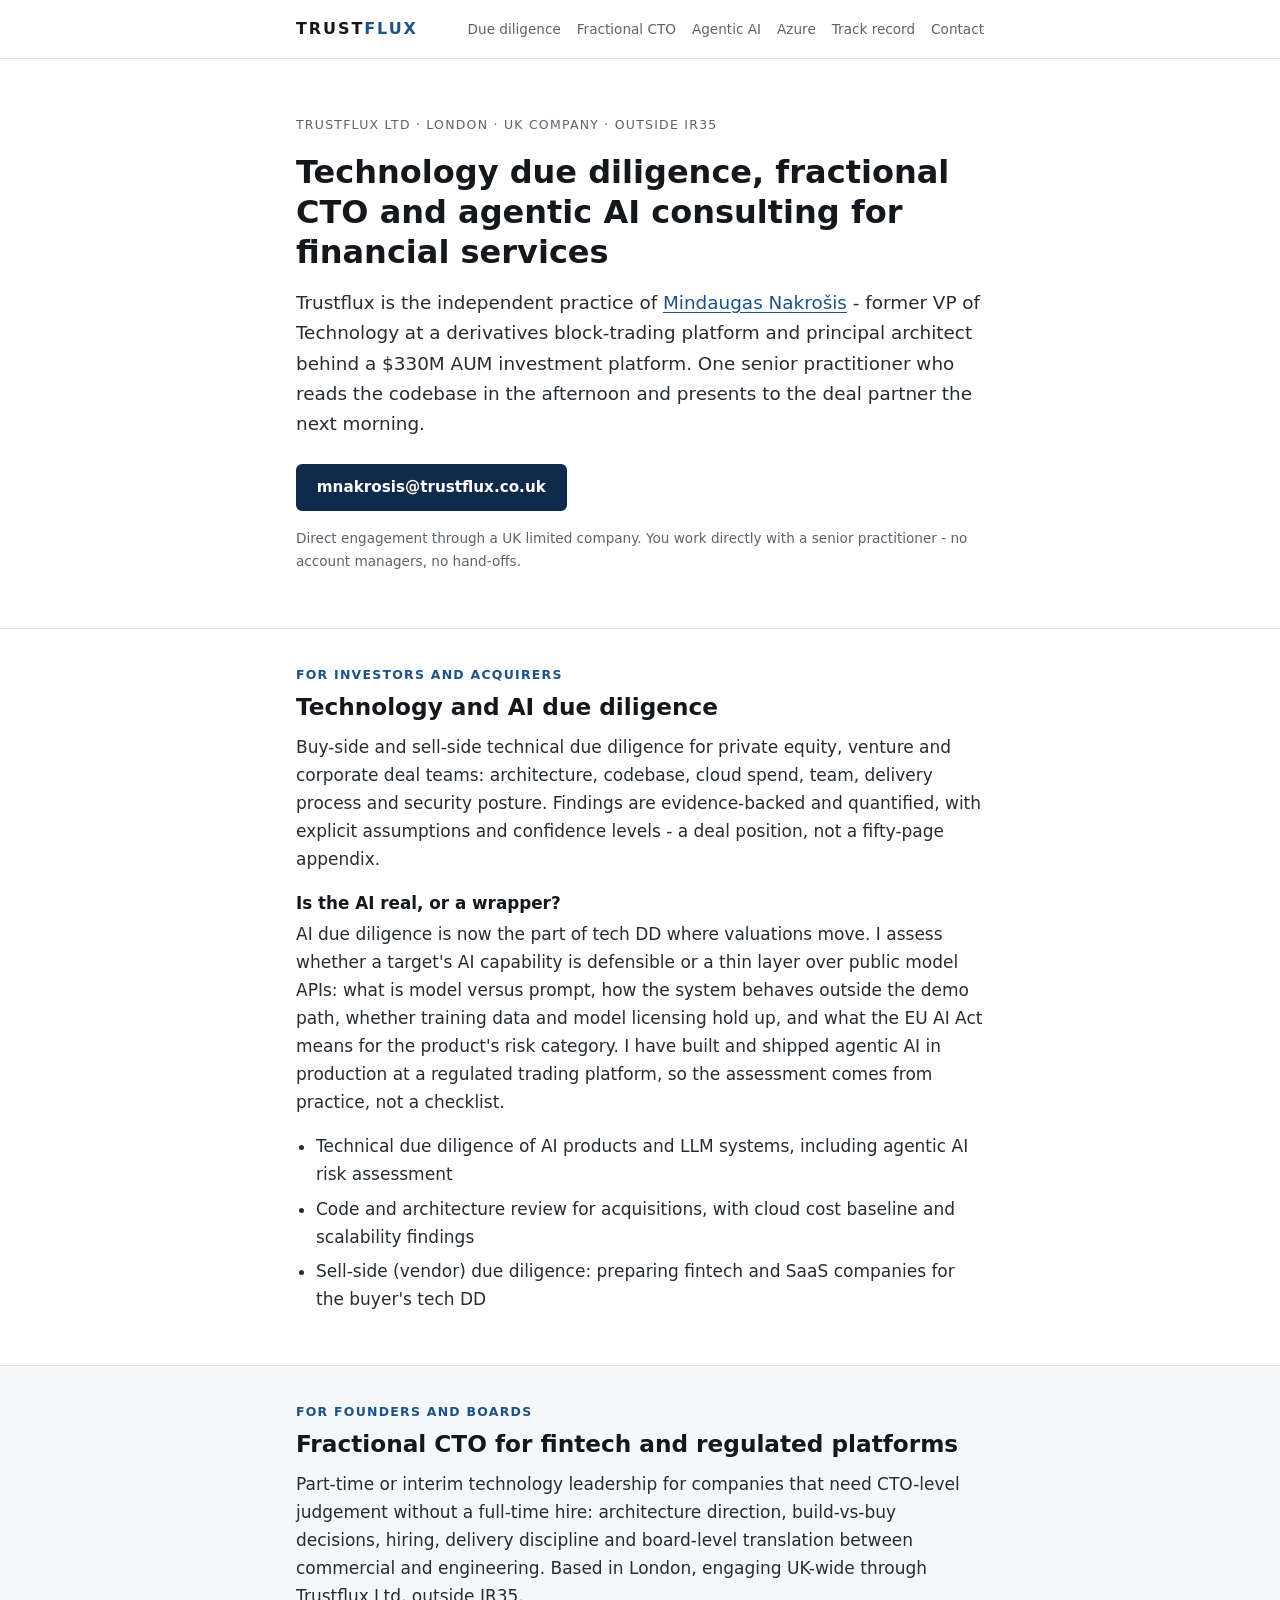
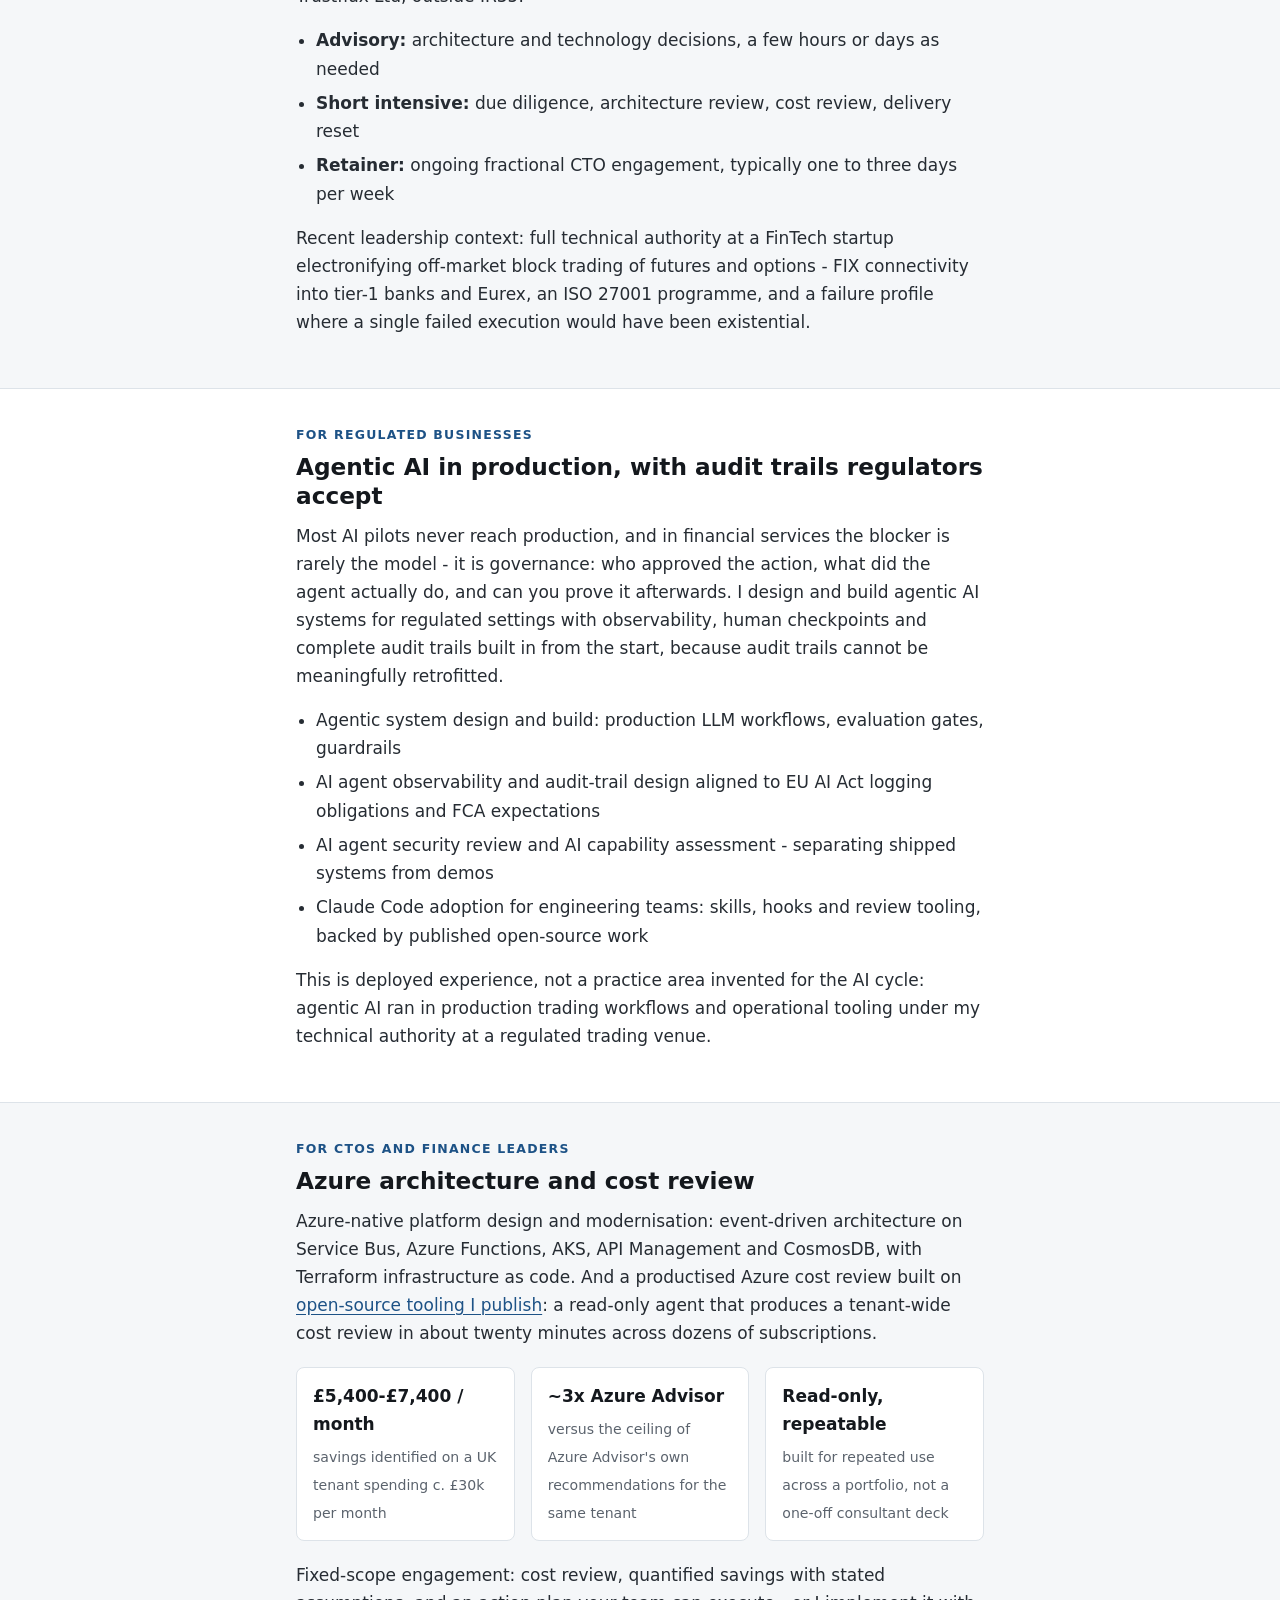
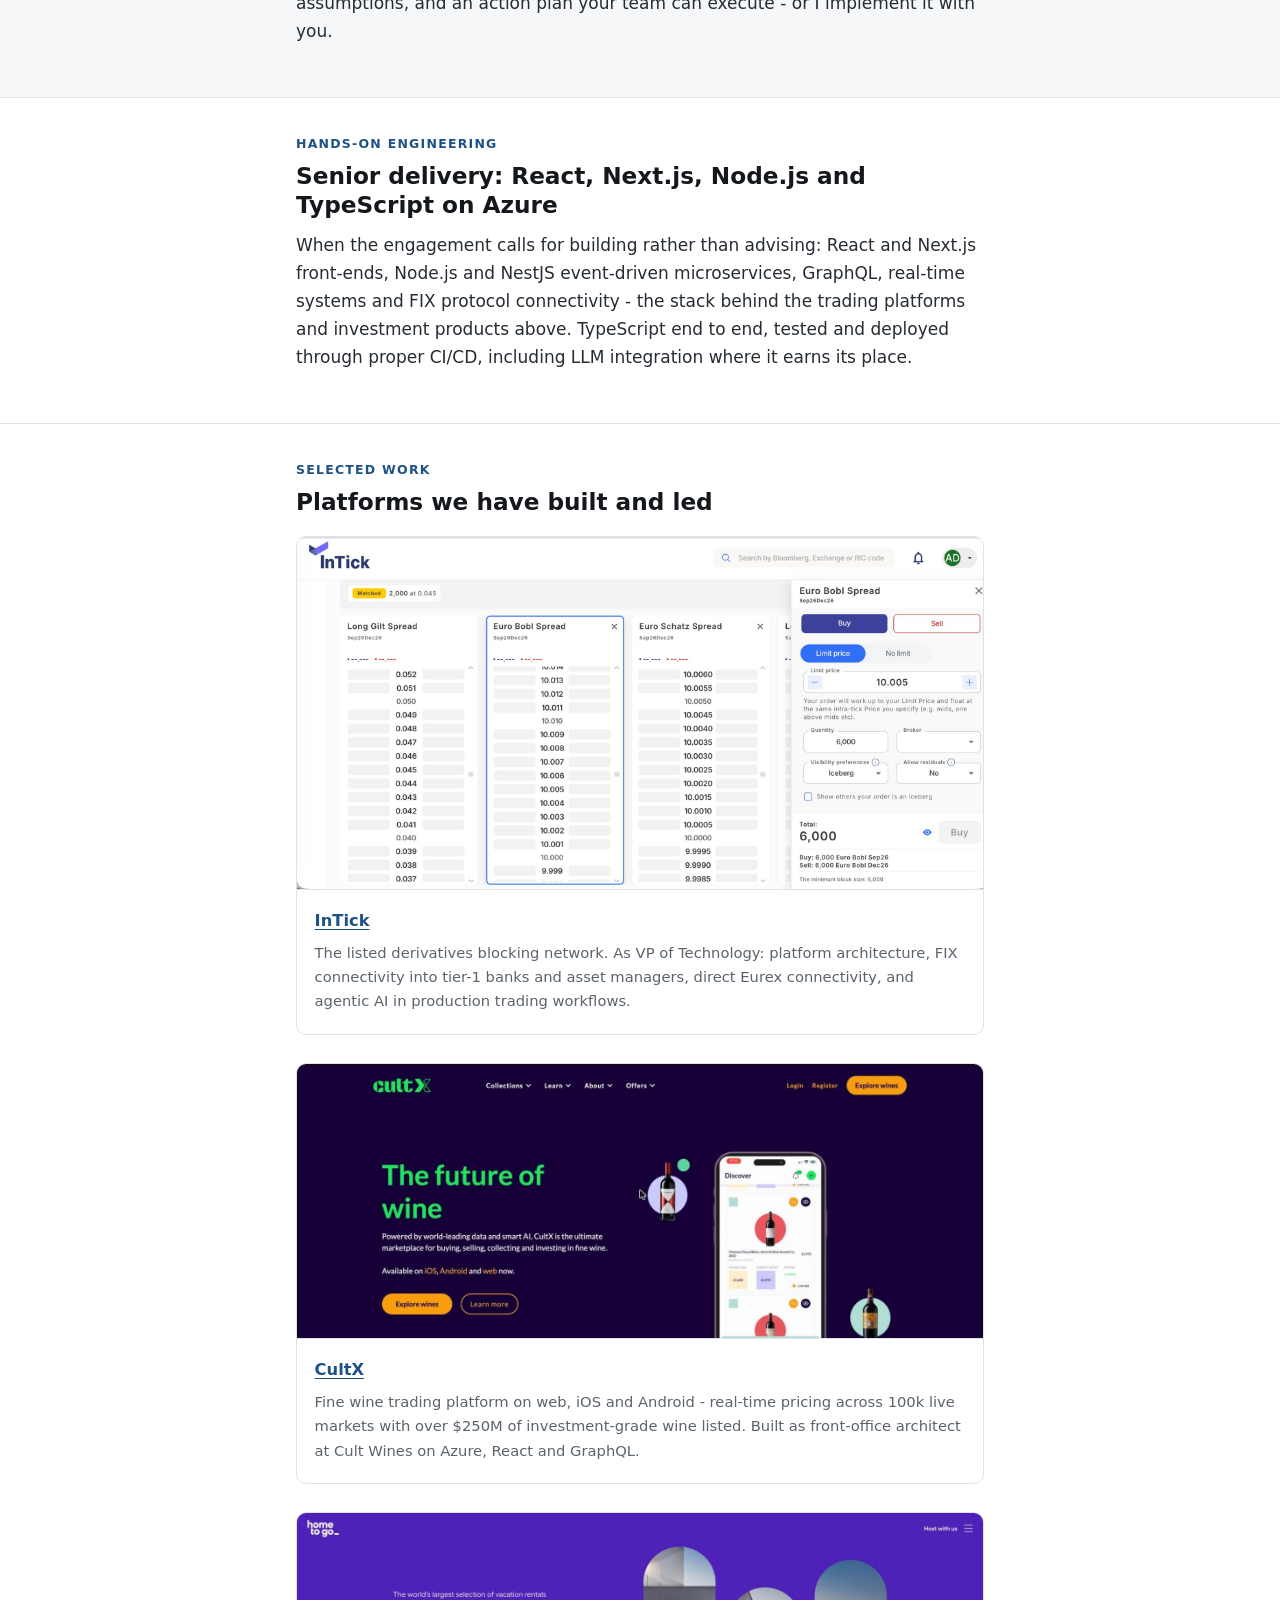
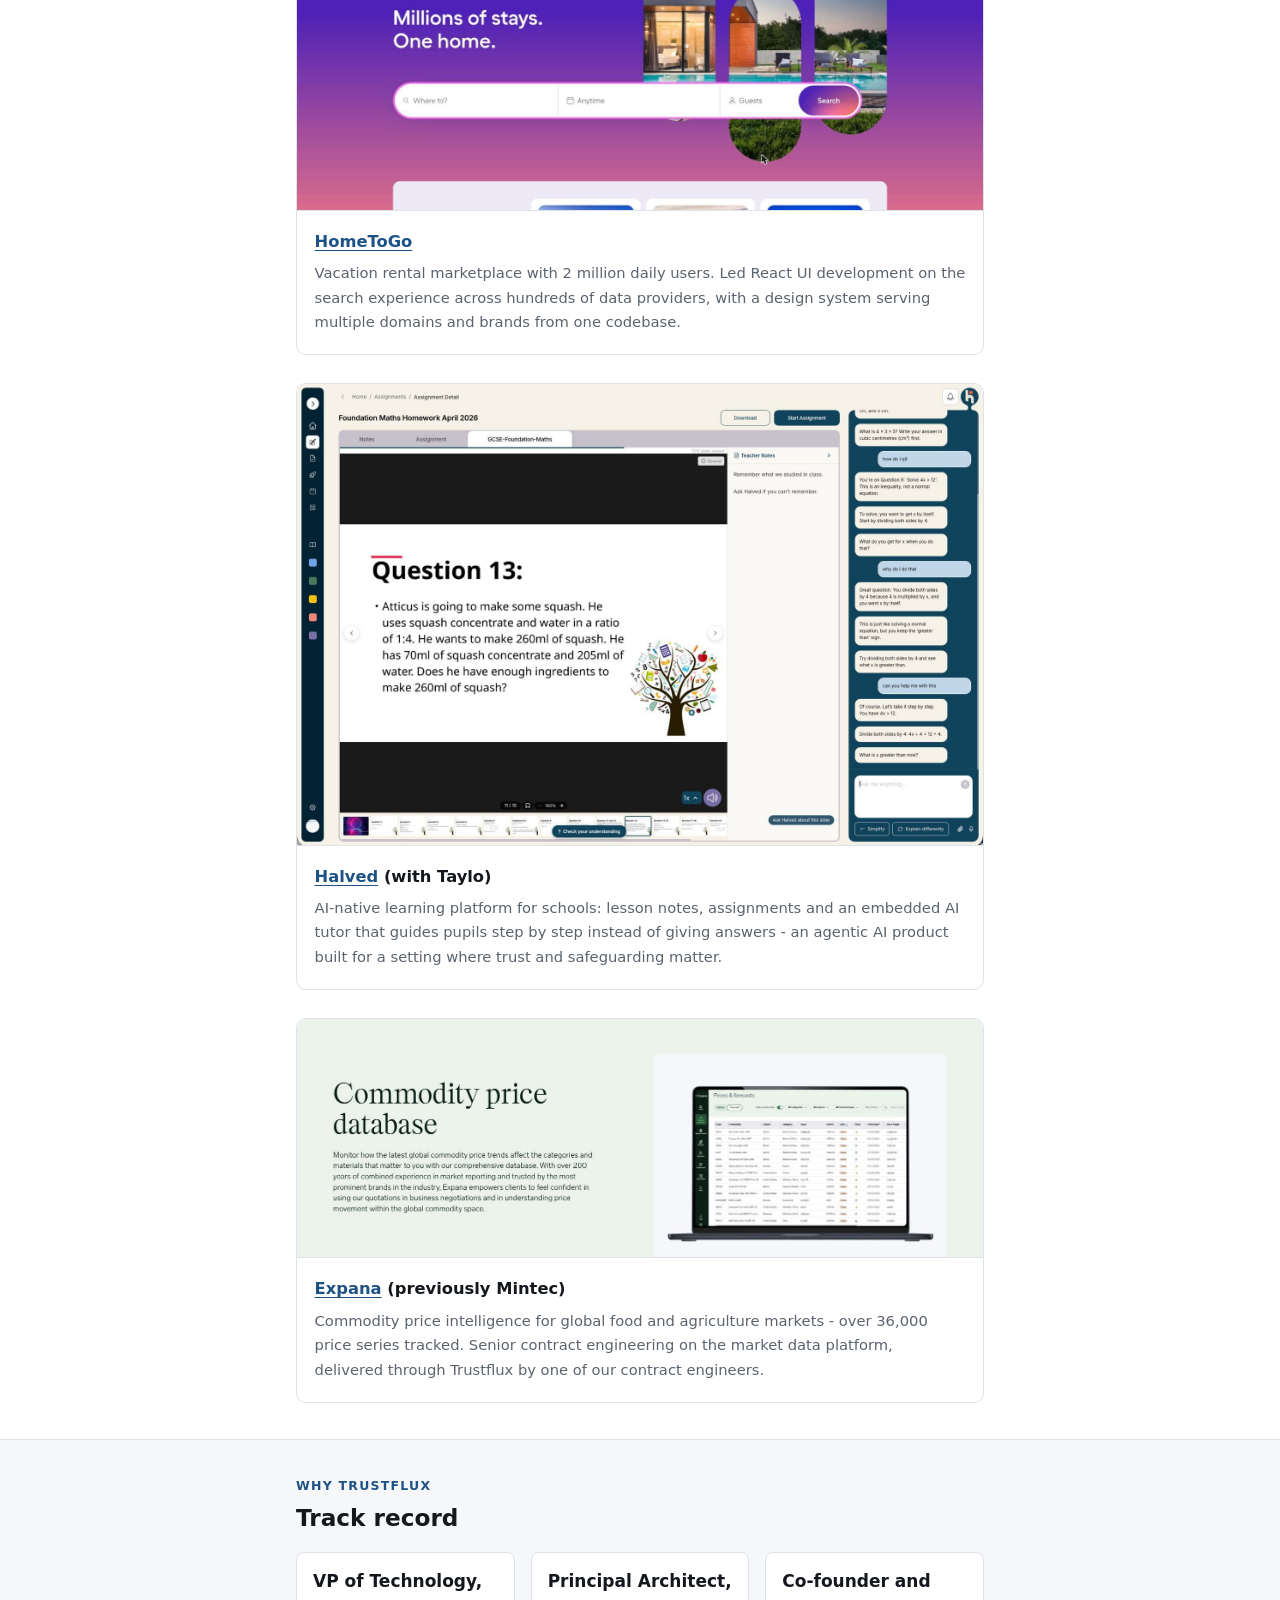
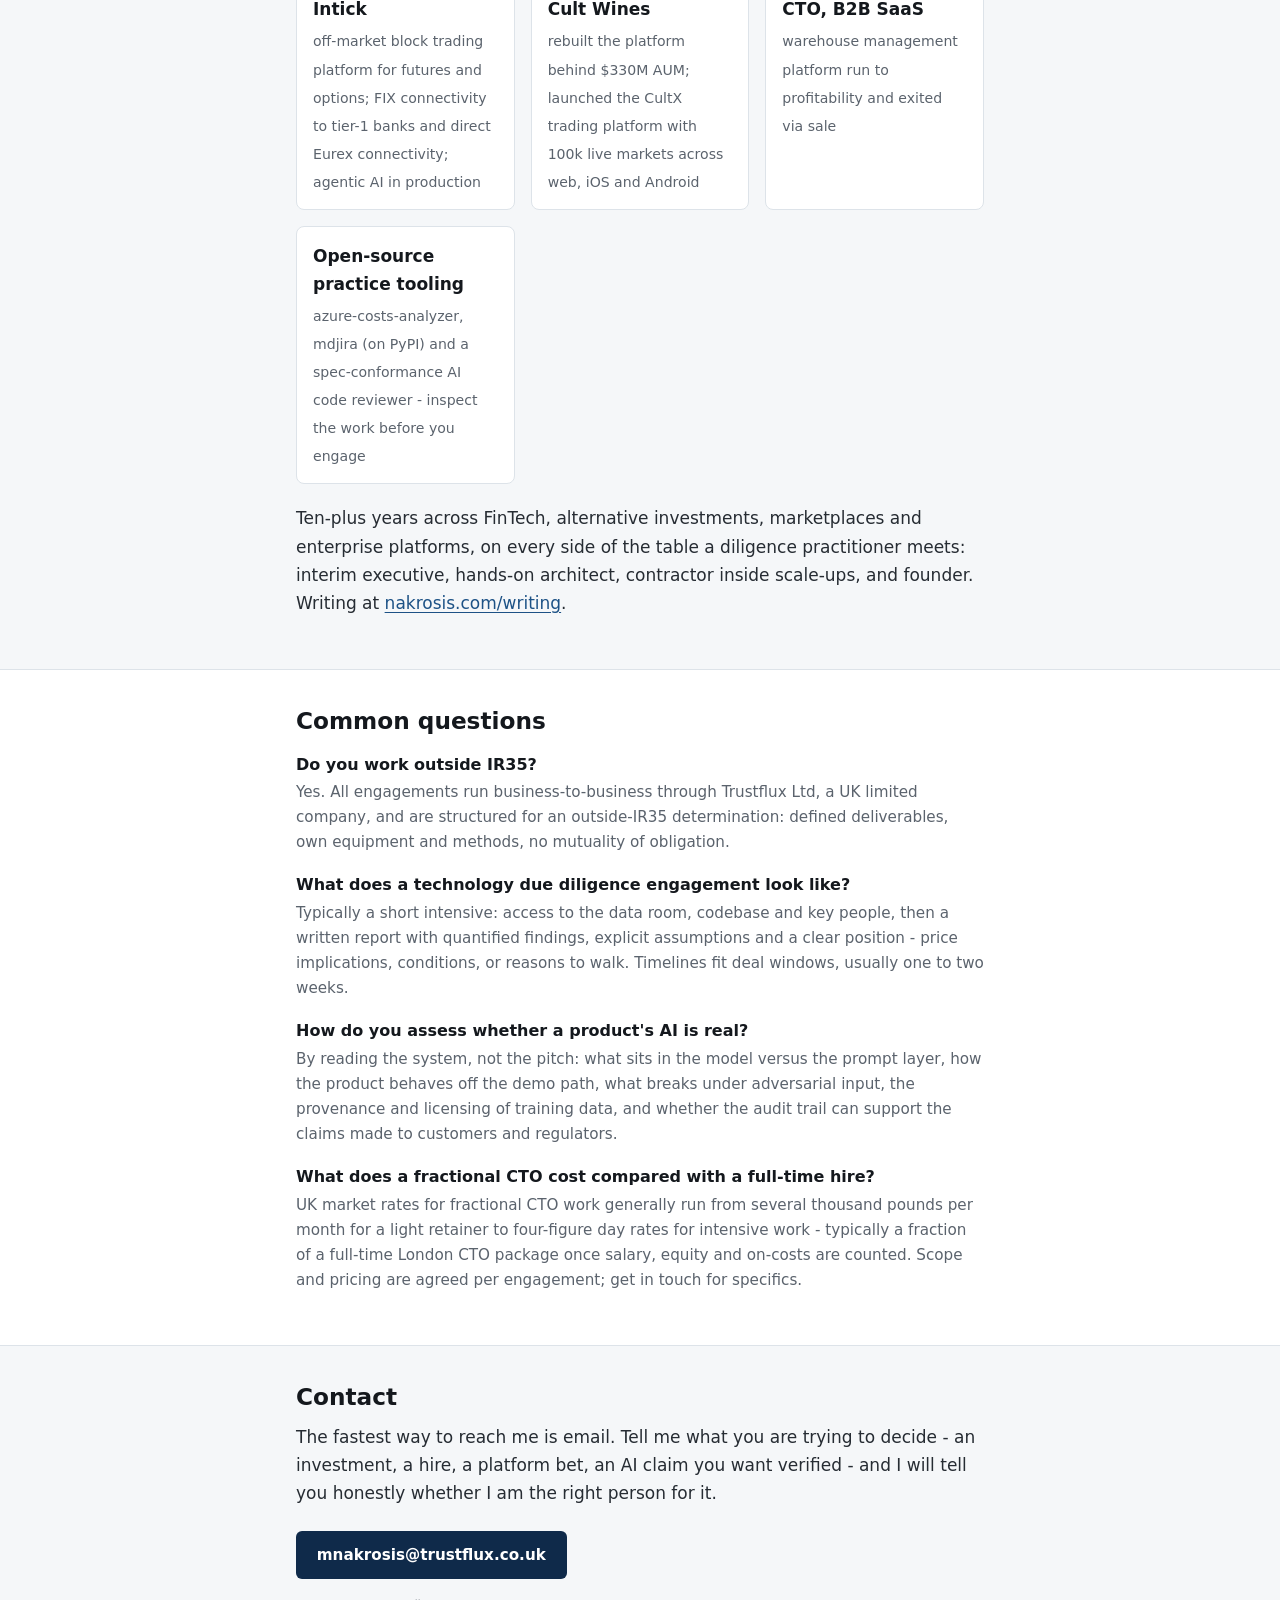
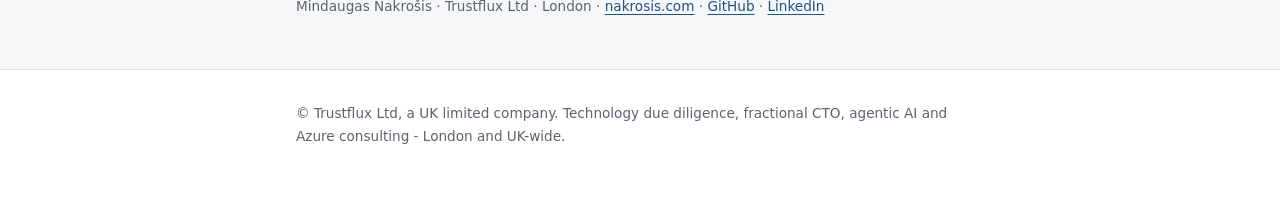
==== commit b7d577cd: "Rebuild landing page around SEO keyword strategy - Replace stock template with keyword-targeted sing" ====
--- a/index.html
+++ b/index.html
@@ -1,659 +1,334 @@
 <!DOCTYPE html>
 <html lang="en">
-
 <head>
-  <meta charset="UTF-8" />
-  <meta name="viewport" content="width=device-width, initial-scale=1.0" />
-  <meta http-equiv="X-UA-Compatible" content="ie=edge" />
-  <title>
-    TRUSTFLUX LTD
-  </title>
-  <meta name="description" content="TRUSTFLUX LTD" />
-  <meta name="keywords" content="" />
-  <meta name="author" content="" />
-  <link rel="stylesheet" href="https://unpkg.com/tailwindcss@2.2.19/dist/tailwind.min.css" />
-  <!--Replace with your tailwind.css once created-->
-  <link href="https://fonts.googleapis.com/css?family=Source+Sans+Pro:400,700" rel="stylesheet" />
-  <!-- Define your gradient here - use online tools to find a gradient matching your branding-->
-  <style>
-    .gradient {
-      background: linear-gradient(90deg, #d53369 0%, #daae51 100%);
-    }
-  </style>
-  <script>
-    function send_email() {
-      location.href = "mailto:mnakrosis@trustflux.co.uk";
-    }
-  </script>
-
+<meta charset="utf-8">
+<meta name="viewport" content="width=device-width, initial-scale=1">
+<title>Technology &amp; AI Due Diligence, Fractional CTO | Trustflux Ltd, London</title>
+<meta name="description" content="Trustflux Ltd - the independent practice of Mindaugas Nakrošis. Technology and AI due diligence for investors, fractional CTO for fintech, agentic AI in production, and Azure architecture and cost review. London, outside IR35.">
+<link rel="canonical" href="https://trustflux.co.uk/">
+<meta name="robots" content="index, follow">
+<meta name="author" content="Mindaugas Nakrošis">
+
+<meta property="og:title" content="Technology &amp; AI Due Diligence, Fractional CTO | Trustflux Ltd">
+<meta property="og:description" content="Technology and AI due diligence, fractional CTO engagements, agentic AI in production, and Azure cost review for financial services. London, outside IR35.">
+<meta property="og:url" content="https://trustflux.co.uk/">
+<meta property="og:type" content="website">
+<meta property="og:site_name" content="Trustflux Ltd">
+<meta property="og:locale" content="en_GB">
+<meta name="twitter:card" content="summary">
+<meta name="twitter:title" content="Technology &amp; AI Due Diligence, Fractional CTO | Trustflux Ltd">
+<meta name="twitter:description" content="Technology and AI due diligence, fractional CTO engagements, agentic AI in production, and Azure cost review for financial services. London, outside IR35.">
+
+<link rel="icon" href="data:image/svg+xml,%3Csvg xmlns='http://www.w3.org/2000/svg' viewBox='0 0 32 32'%3E%3Crect width='32' height='32' rx='6' fill='%230f2a4a'/%3E%3Ctext x='16' y='22' font-family='Helvetica,Arial,sans-serif' font-size='17' font-weight='bold' fill='%23ffffff' text-anchor='middle'%3ET%3C/text%3E%3C/svg%3E">
+
+<script type="application/ld+json">
+{
+  "@context": "https://schema.org",
+  "@type": "ProfessionalService",
+  "name": "Trustflux Ltd",
+  "url": "https://trustflux.co.uk/",
+  "email": "mnakrosis@trustflux.co.uk",
+  "description": "Independent technology consultancy: technology and AI due diligence for investors, fractional CTO engagements for fintech, agentic AI in production for regulated businesses, and Azure architecture and cost review.",
+  "address": {
+    "@type": "PostalAddress",
+    "addressLocality": "London",
+    "addressCountry": "GB"
+  },
+  "areaServed": ["GB", "EU"],
+  "founder": {
+    "@type": "Person",
+    "name": "Mindaugas Nakrošis",
+    "jobTitle": "Fractional CTO, Technology Due Diligence Practitioner",
+    "url": "https://nakrosis.com/",
+    "sameAs": [
+      "https://github.com/mindaugasnakrosis",
+      "https://www.linkedin.com/in/mindaugas-nakro%C5%A1is-142a4a108/",
+      "https://mindaugasnakr.medium.com/"
+    ]
+  },
+  "knowsAbout": [
+    "Technology due diligence",
+    "AI due diligence",
+    "Fractional CTO",
+    "Agentic AI",
+    "AI audit trails",
+    "Azure architecture",
+    "Azure cost optimisation",
+    "FinOps",
+    "Event-driven architecture",
+    "FIX protocol",
+    "React", "Next.js", "Node.js", "NestJS", "TypeScript"
+  ],
+  "makesOffer": [
+    { "@type": "Offer", "itemOffered": { "@type": "Service", "name": "Technology and AI due diligence", "description": "Buy-side and sell-side technical due diligence, including assessment of AI products and agentic systems." } },
+    { "@type": "Offer", "itemOffered": { "@type": "Service", "name": "Fractional CTO", "description": "Part-time and interim CTO engagements for fintech and regulated platforms, outside IR35." } },
+    { "@type": "Offer", "itemOffered": { "@type": "Service", "name": "Agentic AI implementation", "description": "Production agentic AI systems with audit trails and observability for regulated businesses." } },
+    { "@type": "Offer", "itemOffered": { "@type": "Service", "name": "Azure architecture and cost review", "description": "Azure cost optimisation and FinOps review, event-driven architecture design and modernisation." } }
+  ]
+}
+</script>
+
+<style>
+:root {
+  --ink: #14181d;
+  --text: #262c33;
+  --muted: #5b636d;
+  --bg: #ffffff;
+  --panel: #f5f7f9;
+  --accent: #0f2a4a;
+  --accent-2: #1d5286;
+  --border: #dde3e9;
+}
+* { box-sizing: border-box; }
+html { -webkit-text-size-adjust: 100%; scroll-behavior: smooth; }
+body {
+  margin: 0;
+  font-family: ui-sans-serif, system-ui, -apple-system, "Segoe UI", Roboto, Helvetica, Arial, sans-serif;
+  font-size: 17px;
+  line-height: 1.65;
+  color: var(--text);
+  background: var(--bg);
+  -webkit-font-smoothing: antialiased;
+}
+.container { max-width: 46rem; margin: 0 auto; padding: 0 1.5rem; }
+a { color: var(--accent-2); text-decoration: underline; text-underline-offset: 3px; }
+a:hover { color: var(--accent); }
+h1, h2, h3 { color: var(--ink); line-height: 1.25; }
+h1 { font-size: 2rem; margin: 0 0 1rem; }
+h2 { font-size: 1.45rem; margin: 0 0 0.75rem; }
+h3 { font-size: 1.05rem; margin: 1.25rem 0 0.35rem; }
+p { margin: 0 0 1rem; }
+ul { margin: 0 0 1rem; padding-left: 1.25rem; }
+li { margin-bottom: 0.4rem; }
+
+.site-header { border-bottom: 1px solid var(--border); }
+.site-header .container { display: flex; align-items: center; justify-content: space-between; padding-top: 1rem; padding-bottom: 1rem; flex-wrap: wrap; gap: 0.5rem; }
+.wordmark { font-weight: 700; letter-spacing: 0.12em; color: var(--ink); text-decoration: none; font-size: 1rem; }
+.wordmark span { color: var(--accent-2); }
+.site-header nav { display: flex; gap: 1rem; flex-wrap: wrap; }
+.site-header nav a { font-size: 0.85rem; color: var(--muted); text-decoration: none; }
+.site-header nav a:hover { color: var(--accent); }
+
+.hero { padding: 3.5rem 0 2.5rem; }
+.eyebrow {
+  font-size: 0.78rem; letter-spacing: 0.1em; text-transform: uppercase;
+  color: var(--muted); margin-bottom: 1rem;
+}
+.lede { font-size: 1.15rem; color: var(--text); }
+.cta {
+  display: inline-block; margin-top: 0.5rem; padding: 0.7rem 1.3rem;
+  background: var(--accent); color: #fff; text-decoration: none;
+  border-radius: 6px; font-weight: 600; font-size: 0.95rem;
+}
+.cta:hover { background: var(--accent-2); color: #fff; }
+.cta-note { font-size: 0.85rem; color: var(--muted); margin-top: 0.75rem; }
+
+section.service { padding: 2.25rem 0; border-top: 1px solid var(--border); }
+section.alt { background: var(--panel); }
+.kicker { font-size: 0.78rem; letter-spacing: 0.1em; text-transform: uppercase; color: var(--accent-2); margin: 0 0 0.4rem; font-weight: 600; }
+
+.facts { display: grid; grid-template-columns: repeat(auto-fit, minmax(13rem, 1fr)); gap: 1rem; margin: 1.25rem 0; padding: 0; list-style: none; }
+.facts li { background: var(--panel); border: 1px solid var(--border); border-radius: 8px; padding: 0.9rem 1rem; margin: 0; }
+section.alt .facts li { background: var(--bg); }
+.facts strong { display: block; color: var(--ink); margin-bottom: 0.2rem; }
+.facts span { font-size: 0.88rem; color: var(--muted); }
+
+.work-grid { display: grid; grid-template-columns: 1fr; gap: 1.75rem; margin-top: 1.25rem; }
+.work-card { margin: 0; border: 1px solid var(--border); border-radius: 10px; overflow: hidden; background: var(--bg); }
+.work-card img { display: block; width: 100%; height: auto; border-bottom: 1px solid var(--border); }
+.work-card figcaption { padding: 1rem 1.1rem 0.25rem; }
+.work-card figcaption strong { font-size: 1.02rem; color: var(--ink); }
+.work-card figcaption p { font-size: 0.92rem; color: var(--muted); margin-top: 0.35rem; }
+
+.faq h3 { font-size: 1rem; }
+.faq p { color: var(--muted); font-size: 0.95rem; }
+
+.site-footer { border-top: 1px solid var(--border); padding: 2rem 0 3rem; font-size: 0.85rem; color: var(--muted); }
+.site-footer a { color: var(--muted); }
+</style>
 </head>
-
-<body class="leading-normal tracking-normal text-white gradient" style="font-family: 'Source Sans Pro', sans-serif;">
-  <!--Nav-->
-  <nav id="header" class="fixed w-full z-30 top-0 text-white">
-    <div class="w-full container mx-auto flex flex-wrap items-center justify-between mt-0 py-2">
-      <div class="pl-4 flex items-center">
-        <a class="toggleColour text-white no-underline hover:no-underline font-bold text-2xl lg:text-4xl" href="#">
-          <!--Icon from: http://www.potlabicons.com/ -->
-          <svg class="h-8 fill-current inline" xmlns="http://www.w3.org/2000/svg" viewBox="0 0 512.005 512.005">
-            <rect fill="#2a2a31" x="16.539" y="425.626" width="479.767" height="50.502"
-              transform="matrix(1,0,0,1,0,0)" />
-            <path class="plane-take-off"
-              d=" M 510.7 189.151 C 505.271 168.95 484.565 156.956 464.365 162.385 L 330.156 198.367 L 155.924 35.878 L 107.19 49.008 L 211.729 230.183 L 86.232 263.767 L 36.614 224.754 L 0 234.603 L 45.957 314.27 L 65.274 347.727 L 105.802 336.869 L 240.011 300.886 L 349.726 271.469 L 483.935 235.486 C 504.134 230.057 516.129 209.352 510.7 189.151 Z " />
-          </svg>
-          TRUSTFLUX LTD
-        </a>
+<body>
+
+<header class="site-header">
+  <div class="container">
+    <a class="wordmark" href="/">TRUST<span>FLUX</span></a>
+    <nav aria-label="Sections">
+      <a href="#due-diligence">Due diligence</a>
+      <a href="#fractional-cto">Fractional CTO</a>
+      <a href="#agentic-ai">Agentic AI</a>
+      <a href="#azure">Azure</a>
+      <a href="#track-record">Track record</a>
+      <a href="#contact">Contact</a>
+    </nav>
+  </div>
+</header>
+
+<main>
+
+  <div class="hero">
+    <div class="container">
+      <p class="eyebrow">Trustflux Ltd · London · UK company · Outside IR35</p>
+      <h1>Technology due diligence, fractional CTO and agentic AI consulting for financial services</h1>
+      <p class="lede">Trustflux is the independent practice of <a href="https://nakrosis.com/">Mindaugas Nakrošis</a> - former VP of Technology at a derivatives block-trading platform and principal architect behind a $330M AUM investment platform. One senior practitioner who reads the codebase in the afternoon and presents to the deal partner the next morning.</p>
+      <p><a class="cta" href="mailto:mnakrosis@trustflux.co.uk">mnakrosis@trustflux.co.uk</a></p>
+      <p class="cta-note">Direct engagement through a UK limited company. You work directly with a senior practitioner - no account managers, no hand-offs.</p>
+    </div>
+  </div>
+
+  <section class="service" id="due-diligence">
+    <div class="container">
+      <p class="kicker">For investors and acquirers</p>
+      <h2>Technology and AI due diligence</h2>
+      <p>Buy-side and sell-side technical due diligence for private equity, venture and corporate deal teams: architecture, codebase, cloud spend, team, delivery process and security posture. Findings are evidence-backed and quantified, with explicit assumptions and confidence levels - a deal position, not a fifty-page appendix.</p>
+      <h3>Is the AI real, or a wrapper?</h3>
+      <p>AI due diligence is now the part of tech DD where valuations move. I assess whether a target's AI capability is defensible or a thin layer over public model APIs: what is model versus prompt, how the system behaves outside the demo path, whether training data and model licensing hold up, and what the EU AI Act means for the product's risk category. I have built and shipped agentic AI in production at a regulated trading platform, so the assessment comes from practice, not a checklist.</p>
+      <ul>
+        <li>Technical due diligence of AI products and LLM systems, including agentic AI risk assessment</li>
+        <li>Code and architecture review for acquisitions, with cloud cost baseline and scalability findings</li>
+        <li>Sell-side (vendor) due diligence: preparing fintech and SaaS companies for the buyer's tech DD</li>
+      </ul>
+    </div>
+  </section>
+
+  <section class="service alt" id="fractional-cto">
+    <div class="container">
+      <p class="kicker">For founders and boards</p>
+      <h2>Fractional CTO for fintech and regulated platforms</h2>
+      <p>Part-time or interim technology leadership for companies that need CTO-level judgement without a full-time hire: architecture direction, build-vs-buy decisions, hiring, delivery discipline and board-level translation between commercial and engineering. Based in London, engaging UK-wide through Trustflux Ltd, outside IR35.</p>
+      <ul>
+        <li><strong>Advisory:</strong> architecture and technology decisions, a few hours or days as needed</li>
+        <li><strong>Short intensive:</strong> due diligence, architecture review, cost review, delivery reset</li>
+        <li><strong>Retainer:</strong> ongoing fractional CTO engagement, typically one to three days per week</li>
+      </ul>
+      <p>Recent leadership context: full technical authority at a FinTech startup electronifying off-market block trading of futures and options - FIX connectivity into tier-1 banks and Eurex, an ISO 27001 programme, and a failure profile where a single failed execution would have been existential.</p>
+    </div>
+  </section>
+
+  <section class="service" id="agentic-ai">
+    <div class="container">
+      <p class="kicker">For regulated businesses</p>
+      <h2>Agentic AI in production, with audit trails regulators accept</h2>
+      <p>Most AI pilots never reach production, and in financial services the blocker is rarely the model - it is governance: who approved the action, what did the agent actually do, and can you prove it afterwards. I design and build agentic AI systems for regulated settings with observability, human checkpoints and complete audit trails built in from the start, because audit trails cannot be meaningfully retrofitted.</p>
+      <ul>
+        <li>Agentic system design and build: production LLM workflows, evaluation gates, guardrails</li>
+        <li>AI agent observability and audit-trail design aligned to EU AI Act logging obligations and FCA expectations</li>
+        <li>AI agent security review and AI capability assessment - separating shipped systems from demos</li>
+        <li>Claude Code adoption for engineering teams: skills, hooks and review tooling, backed by published open-source work</li>
+      </ul>
+      <p>This is deployed experience, not a practice area invented for the AI cycle: agentic AI ran in production trading workflows and operational tooling under my technical authority at a regulated trading venue.</p>
+    </div>
+  </section>
+
+  <section class="service alt" id="azure">
+    <div class="container">
+      <p class="kicker">For CTOs and finance leaders</p>
+      <h2>Azure architecture and cost review</h2>
+      <p>Azure-native platform design and modernisation: event-driven architecture on Service Bus, Azure Functions, AKS, API Management and CosmosDB, with Terraform infrastructure as code. And a productised Azure cost review built on <a href="https://github.com/mindaugasnakrosis">open-source tooling I publish</a>: a read-only agent that produces a tenant-wide cost review in about twenty minutes across dozens of subscriptions.</p>
+      <ul class="facts">
+        <li><strong>£5,400-£7,400 / month</strong><span>savings identified on a UK tenant spending c. £30k per month</span></li>
+        <li><strong>~3x Azure Advisor</strong><span>versus the ceiling of Azure Advisor's own recommendations for the same tenant</span></li>
+        <li><strong>Read-only, repeatable</strong><span>built for repeated use across a portfolio, not a one-off consultant deck</span></li>
+      </ul>
+      <p>Fixed-scope engagement: cost review, quantified savings with stated assumptions, and an action plan your team can execute - or I implement it with you.</p>
+    </div>
+  </section>
+
+  <section class="service" id="delivery">
+    <div class="container">
+      <p class="kicker">Hands-on engineering</p>
+      <h2>Senior delivery: React, Next.js, Node.js and TypeScript on Azure</h2>
+      <p>When the engagement calls for building rather than advising: React and Next.js front-ends, Node.js and NestJS event-driven microservices, GraphQL, real-time systems and FIX protocol connectivity - the stack behind the trading platforms and investment products above. TypeScript end to end, tested and deployed through proper CI/CD, including LLM integration where it earns its place.</p>
+    </div>
+  </section>
+
+  <section class="service" id="work">
+    <div class="container">
+      <p class="kicker">Selected work</p>
+      <h2>Platforms we have built and led</h2>
+      <div class="work-grid">
+        <figure class="work-card">
+          <img src="img/intick.jpg" alt="InTick listed derivatives block trading platform - trading screen with Euro Bobl and Long Gilt spread order books and a buy order ticket" width="2000" height="1026" loading="lazy">
+          <figcaption>
+            <strong><a href="https://intick.com" rel="noopener">InTick</a></strong>
+            <p>The listed derivatives blocking network. As VP of Technology: platform architecture, FIX connectivity into tier-1 banks and asset managers, direct Eurex connectivity, and agentic AI in production trading workflows.</p>
+          </figcaption>
+        </figure>
+        <figure class="work-card">
+          <img src="img/cultx.jpg" alt="CultX fine wine trading platform - marketplace app with live bids, offers and market performance charts" width="1568" height="628" loading="lazy">
+          <figcaption>
+            <strong><a href="https://cultx.com" rel="noopener">CultX</a></strong>
+            <p>Fine wine trading platform on web, iOS and Android - real-time pricing across 100k live markets with over $250M of investment-grade wine listed. Built as front-office architect at Cult Wines on Azure, React and GraphQL.</p>
+          </figcaption>
+        </figure>
+        <figure class="work-card">
+          <img src="img/hometogo.jpg" alt="HomeToGo vacation rental marketplace - search experience with destination, dates and guests" width="1568" height="679" loading="lazy">
+          <figcaption>
+            <strong><a href="https://www.hometogo.com" rel="noopener">HomeToGo</a></strong>
+            <p>Vacation rental marketplace with 2 million daily users. Led React UI development on the search experience across hundreds of data providers, with a design system serving multiple domains and brands from one codebase.</p>
+          </figcaption>
+        </figure>
+        <figure class="work-card">
+          <img src="img/halved.jpg" alt="Halved AI-native learning platform - maths assignment with slides and an AI tutor guiding a pupil step by step" width="1600" height="1074" loading="lazy">
+          <figcaption>
+            <strong><a href="https://halved.io" rel="noopener">Halved</a> (with Taylo)</strong>
+            <p>AI-native learning platform for schools: lesson notes, assignments and an embedded AI tutor that guides pupils step by step instead of giving answers - an agentic AI product built for a setting where trust and safeguarding matter.</p>
+          </figcaption>
+        </figure>
+        <figure class="work-card">
+          <img src="img/expana.jpg" alt="Expana commodity price database - prices and forecasts table covering global commodity markets" width="1568" height="545" loading="lazy">
+          <figcaption>
+            <strong><a href="https://www.expanamarkets.com/product/features/commodity-price-database/" rel="noopener">Expana</a> (previously Mintec)</strong>
+            <p>Commodity price intelligence for global food and agriculture markets - over 36,000 price series tracked. Senior contract engineering on the market data platform, delivered through Trustflux by one of our contract engineers.</p>
+          </figcaption>
+        </figure>
       </div>
-      <div class="block lg:hidden pr-4">
-        <button id="nav-toggle"
-          class="flex items-center p-1 text-pink-800 hover:text-gray-900 focus:outline-none focus:shadow-outline transform transition hover:scale-105 duration-300 ease-in-out">
-          <svg class="fill-current h-6 w-6" viewBox="0 0 20 20" xmlns="http://www.w3.org/2000/svg">
-            <title>Menu</title>
-            <path d="M0 3h20v2H0V3zm0 6h20v2H0V9zm0 6h20v2H0v-2z" />
-          </svg>
-        </button>
-      </div>
-      <div
-        class="w-full flex-grow lg:flex lg:items-center lg:w-auto hidden mt-2 lg:mt-0 bg-white lg:bg-transparent text-black p-4 lg:p-0 z-20"
-        id="nav-content">
-        <ul class="list-reset lg:flex justify-end flex-1 items-center">
-          <!-- <li class="mr-3">
-            <a class="inline-block py-2 px-4 text-black font-bold no-underline" href="#">Active</a>
-          </li>
-          <li class="mr-3">
-            <a class="inline-block text-black no-underline hover:text-gray-800 hover:text-underline py-2 px-4"
-              href="#">link</a>
-          </li>
-          <li class="mr-3">
-            <a class="inline-block text-black no-underline hover:text-gray-800 hover:text-underline py-2 px-4"
-              href="#">link</a>
-          </li> -->
-        </ul>
-        <button id="navAction" onclick=send_email()
-          class="mx-auto lg:mx-0 hover:underline bg-white text-gray-800 font-bold rounded-full mt-4 lg:mt-0 py-4 px-8 shadow opacity-75 focus:outline-none focus:shadow-outline transform transition hover:scale-105 duration-300 ease-in-out">
-          Contact us
-        </button>
-      </div>
-    </div>
-    <hr class="border-b border-gray-100 opacity-25 my-0 py-0" />
-  </nav>
-  <!--Hero-->
-  <div class="pt-24">
-    <div class="container px-3 mx-auto flex flex-wrap flex-col md:flex-row items-center">
-      <!--Left Col-->
-      <div class="flex flex-col w-full md:w-2/5 justify-center items-start text-center md:text-left">
-        <p class="uppercase tracking-loose w-full">Digital agency</p>
-        <h1 class="my-4 text-5xl font-bold leading-tight">
-          Fast delivery of quality software
-        </h1>
-        <p class="leading-normal text-2xl mb-8">
-          Agile development using the most up to date standards and tools
-        </p>
-        <!-- <button
-          class="mx-auto lg:mx-0 hover:underline bg-white text-gray-800 font-bold rounded-full my-6 py-4 px-8 shadow-lg focus:outline-none focus:shadow-outline transform transition hover:scale-105 duration-300 ease-in-out">
-          Contact us
-        </button> -->
-      </div>
-      <!--Right Col-->
-      <div class="w-full md:w-3/5 py-6 text-center">
-        <img class="w-full md:w-4/5 z-50"
-          src="https://raw.githubusercontent.com/tailwindtoolbox/Landing-Page/master/hero.png" />
-      </div>
-    </div>
+    </div>
+  </section>
+
+  <section class="service alt" id="track-record">
+    <div class="container">
+      <p class="kicker">Why Trustflux</p>
+      <h2>Track record</h2>
+      <ul class="facts">
+        <li><strong>VP of Technology, Intick</strong><span>off-market block trading platform for futures and options; FIX connectivity to tier-1 banks and direct Eurex connectivity; agentic AI in production</span></li>
+        <li><strong>Principal Architect, Cult Wines</strong><span>rebuilt the platform behind $330M AUM; launched the CultX trading platform with 100k live markets across web, iOS and Android</span></li>
+        <li><strong>Co-founder and CTO, B2B SaaS</strong><span>warehouse management platform run to profitability and exited via sale</span></li>
+        <li><strong>Open-source practice tooling</strong><span>azure-costs-analyzer, mdjira (on PyPI) and a spec-conformance AI code reviewer - inspect the work before you engage</span></li>
+      </ul>
+      <p>Ten-plus years across FinTech, alternative investments, marketplaces and enterprise platforms, on every side of the table a diligence practitioner meets: interim executive, hands-on architect, contractor inside scale-ups, and founder. Writing at <a href="https://nakrosis.com/writing">nakrosis.com/writing</a>.</p>
+    </div>
+  </section>
+
+  <section class="service faq" id="faq">
+    <div class="container">
+      <h2>Common questions</h2>
+      <h3>Do you work outside IR35?</h3>
+      <p>Yes. All engagements run business-to-business through Trustflux Ltd, a UK limited company, and are structured for an outside-IR35 determination: defined deliverables, own equipment and methods, no mutuality of obligation.</p>
+      <h3>What does a technology due diligence engagement look like?</h3>
+      <p>Typically a short intensive: access to the data room, codebase and key people, then a written report with quantified findings, explicit assumptions and a clear position - price implications, conditions, or reasons to walk. Timelines fit deal windows, usually one to two weeks.</p>
+      <h3>How do you assess whether a product's AI is real?</h3>
+      <p>By reading the system, not the pitch: what sits in the model versus the prompt layer, how the product behaves off the demo path, what breaks under adversarial input, the provenance and licensing of training data, and whether the audit trail can support the claims made to customers and regulators.</p>
+      <h3>What does a fractional CTO cost compared with a full-time hire?</h3>
+      <p>UK market rates for fractional CTO work generally run from several thousand pounds per month for a light retainer to four-figure day rates for intensive work - typically a fraction of a full-time London CTO package once salary, equity and on-costs are counted. Scope and pricing are agreed per engagement; get in touch for specifics.</p>
+    </div>
+  </section>
+
+  <section class="service alt" id="contact">
+    <div class="container">
+      <h2>Contact</h2>
+      <p>The fastest way to reach me is email. Tell me what you are trying to decide - an investment, a hire, a platform bet, an AI claim you want verified - and I will tell you honestly whether I am the right person for it.</p>
+      <p><a class="cta" href="mailto:mnakrosis@trustflux.co.uk">mnakrosis@trustflux.co.uk</a></p>
+      <p class="cta-note">Mindaugas Nakrošis · Trustflux Ltd · London · <a href="https://nakrosis.com/">nakrosis.com</a> · <a href="https://github.com/mindaugasnakrosis">GitHub</a> · <a href="https://www.linkedin.com/in/mindaugas-nakro%C5%A1is-142a4a108/">LinkedIn</a></p>
+    </div>
+  </section>
+
+</main>
+
+<footer class="site-footer">
+  <div class="container">
+    <p>© Trustflux Ltd, a UK limited company. Technology due diligence, fractional CTO, agentic AI and Azure consulting - London and UK-wide.</p>
   </div>
-  <div class="relative -mt-12 lg:-mt-24">
-    <svg viewBox="0 0 1428 174" version="1.1" xmlns="http://www.w3.org/2000/svg"
-      xmlns:xlink="http://www.w3.org/1999/xlink">
-      <g stroke="none" stroke-width="1" fill="none" fill-rule="evenodd">
-        <g transform="translate(-2.000000, 44.000000)" fill="#FFFFFF" fill-rule="nonzero">
-          <path
-            d="M0,0 C90.7283404,0.927527913 147.912752,27.187927 291.910178,59.9119003 C387.908462,81.7278826 543.605069,89.334785 759,82.7326078 C469.336065,156.254352 216.336065,153.6679 0,74.9732496"
-            opacity="0.100000001"></path>
-          <path
-            d="M100,104.708498 C277.413333,72.2345949 426.147877,52.5246657 546.203633,45.5787101 C666.259389,38.6327546 810.524845,41.7979068 979,55.0741668 C931.069965,56.122511 810.303266,74.8455141 616.699903,111.243176 C423.096539,147.640838 250.863238,145.462612 100,104.708498 Z"
-            opacity="0.100000001"></path>
-          <path
-            d="M1046,51.6521276 C1130.83045,29.328812 1279.08318,17.607883 1439,40.1656806 L1439,120 C1271.17211,77.9435312 1140.17211,55.1609071 1046,51.6521276 Z"
-            id="Path-4" opacity="0.200000003"></path>
-        </g>
-        <g transform="translate(-4.000000, 76.000000)" fill="#FFFFFF" fill-rule="nonzero">
-          <path
-            d="M0.457,34.035 C57.086,53.198 98.208,65.809 123.822,71.865 C181.454,85.495 234.295,90.29 272.033,93.459 C311.355,96.759 396.635,95.801 461.025,91.663 C486.76,90.01 518.727,86.372 556.926,80.752 C595.747,74.596 622.372,70.008 636.799,66.991 C663.913,61.324 712.501,49.503 727.605,46.128 C780.47,34.317 818.839,22.532 856.324,15.904 C922.689,4.169 955.676,2.522 1011.185,0.432 C1060.705,1.477 1097.39,3.129 1121.236,5.387 C1161.703,9.219 1208.621,17.821 1235.4,22.304 C1285.855,30.748 1354.351,47.432 1440.886,72.354 L1441.191,104.352 L1.121,104.031 L0.457,34.035 Z">
-          </path>
-        </g>
-      </g>
-    </svg>
-  </div>
-  <section class="bg-white border-b py-8">
-    <div class="container max-w-5xl mx-auto m-8">
-      <h2 class="w-full my-2 text-5xl font-bold leading-tight text-center text-gray-800">
-        What we do
-      </h2>
-      <div class="w-full mb-4">
-        <div class="h-1 mx-auto gradient w-64 opacity-25 my-0 py-0 rounded-t"></div>
-      </div>
-      <div class="flex flex-wrap">
-        <div class="w-5/6 sm:w-1/2 p-6">
-          <h3 class="text-3xl text-gray-800 font-bold leading-none mb-3">
-            Enterprise application development
-          </h3>
-          <p class="text-gray-600 mb-8">
-            User interfaces development with latest user experience standards, backend development that follows RESTful
-            practices and is fully end to end tested
-          </p>
-        </div>
-        <div class="w-full sm:w-1/2 p-6">
-          <svg class="w-full sm:h-64 mx-auto" viewBox="0 0 1177 598.5" xmlns="http://www.w3.org/2000/svg">
-            <title>travel booking</title>
-            <path transform="translate(-11.5 -150.75)"
-              d="M274.63,501l-6.29-3.91c-.6-.37-1.19-.77-1.79-1.15a59.86,59.86,0,0,0,6.05-116.62l.31,24.66-13.55-26.83h-.17a59.87,59.87,0,0,0-62.58,57c-.06,1.15,0,2.27,0,3.4-4.71-5.38-9-11.15-11.83-17.47-5.73-12.79-5.84-27.28-5.39-44.9.9-34.9,2.41-70.08,4.37-105.14a59.85,59.85,0,0,0,53.16-56.64c.08-1.83,0-3.63,0-5.43,0-.45,0-.89-.07-1.34-.12-1.74-.28-3.46-.55-5.16,0-.28-.1-.55-.15-.82-.24-1.44-.54-2.86-.88-4.26-.13-.53-.26-1-.4-1.57-.42-1.53-.88-3-1.42-4.52-.18-.49-.39-1-.58-1.46-.42-1.09-.88-2.17-1.37-3.23-.26-.56-.51-1.12-.78-1.67-.08-.14-.13-.29-.21-.43l0,0a59.84,59.84,0,0,0-70.28-30.36l.4,32.1-13.4-26.52a59.57,59.57,0,0,0-28.55,64.51h-.06c.09.43.22.84.32,1.26.19.79.39,1.57.61,2.35.28,1,.6,2,.93,3,.25.74.49,1.47.77,2.2.41,1.06.87,2.09,1.33,3.12.27.6.51,1.22.8,1.81q1.14,2.33,2.48,4.53c.31.52.66,1,1,1.51.64,1,1.28,2,2,2.93.43.59.89,1.16,1.34,1.73.66.83,1.33,1.65,2,2.44.49.57,1,1.12,1.51,1.66.74.78,1.49,1.53,2.27,2.26.52.49,1,1,1.57,1.46.88.79,1.8,1.53,2.73,2.26.47.37.93.75,1.41,1.11,1.42,1,2.88,2,4.39,3,.28.17.59.31.87.48,1.27.74,2.55,1.45,3.87,2.09.57.28,1.15.53,1.73.79,1.08.48,2.17.95,3.29,1.38l2,.7c1.1.37,2.22.72,3.35,1,.66.18,1.33.37,2,.53,1.22.29,2.47.53,3.73.75l.24.05q-1.23,22.19-2.2,44.39a59.83,59.83,0,0,0-83.07-26l10.58,29-21.77-20.9a59.66,59.66,0,0,0-19.34,41.34A58.5,58.5,0,0,0,52.8,354a59.84,59.84,0,0,0,110.06,16.3c0,1.5-.1,3-.14,4.51-.4,15.54-.9,34.88,6.85,52.15,5.25,11.7,13.69,21.21,22,29.73,5.43,5.54,11.06,10.91,16.83,16.1a60.09,60.09,0,0,0,21.62,18c9.48,7.3,19.3,14.17,29.45,20.51l6.34,3.94c5.7,3.53,11.54,7.16,17.26,10.93-1-.1-2-.21-3-.26a59.89,59.89,0,0,0-58.94,39l37.4,30.43-41.14-9.54a59.89,59.89,0,0,0,85.82,53.92l-2.78,3.45q-2.76,3.43-5.45,6.82c-24.34,30.83-31.11,60.09-19.06,82.4l14.66-7.91c-11.73-21.72,5.91-49.52,17.47-64.16q2.64-3.33,5.36-6.7c15.55-19.32,33.17-41.22,32.74-68.08C345.52,545,306.21,520.6,274.63,501Z"
-              fill="#f2f2f2" />
-            <ellipse cx="588.5" cy="577.5" rx="588.5" ry="21" fill="#3f3d56" />
-            <path transform="translate(-11.5 -150.75)"
-              d="M119.9,721.42c-3-5.51.4-12.27,4.29-17.18s8.61-10,8.51-16.29c-.15-9-9.7-14.31-17.33-19.09a84,84,0,0,1-15.56-12.51A22.8,22.8,0,0,1,95,650c-1.58-3.52-1.54-7.52-1.44-11.37q.51-19.26,1.91-38.49"
-              fill="none" stroke="#3f3d56" stroke-miterlimit="10" stroke-width="4" />
-            <path transform="translate(-11.5 -150.75)"
-              d="M81,599.39a14,14,0,0,1,7-11.5l3.14,6.22-.1-7.53a14.22,14.22,0,0,1,4.63-.56A14,14,0,1,1,81,599.39Z"
-              fill="#57b894" />
-            <path transform="translate(-11.5 -150.75)"
-              d="M106,694.38a14,14,0,1,0-.68-11.3l8.77,7.13L104.46,688A14,14,0,0,0,106,694.38Z" fill="#57b894" />
-            <path transform="translate(-11.5 -150.75)"
-              d="M113,667.13a14,14,0,0,0,4.45-27.53l.08,5.78-3.18-6.29h0a14,14,0,0,0-14.67,13.36,13.84,13.84,0,0,0,.6,4.79A14,14,0,0,0,113,667.13Z"
-              fill="#57b894" />
-            <path transform="translate(-11.5 -150.75)"
-              d="M78.88,644.46a14,14,0,1,0-6.21-26.27l2.48,6.8-5.1-4.9a14,14,0,0,0-4.53,9.69,13.79,13.79,0,0,0,.35,3.87A14,14,0,0,0,78.88,644.46Z"
-              fill="#57b894" />
-            <path transform="translate(-11.5 -150.75)"
-              d="m82.88 603.13c3.24 0.35 6.39 1.36 9.64 1.56s6.82-0.57 8.88-3.1c1.1-1.36 1.66-3.08 2.59-4.57a10 10 0 0 1 3.54 -3.33 14 14 0 1 1 -26.24 9.31q0.79 0 1.59 0.13z"
-              opacity=".1" />
-            <path transform="translate(-11.5 -150.75)"
-              d="M78.88,644.46a14,14,0,0,0,13.35-20,10.37,10.37,0,0,0-2.82,2.82c-1,1.51-1.61,3.26-2.78,4.64-2.19,2.57-5.92,3.41-9.31,3.26s-6.66-1.12-10-1.43c-.47,0-.94-.07-1.42-.08A14,14,0,0,0,78.88,644.46Z"
-              opacity=".1" />
-            <path transform="translate(-11.5 -150.75)"
-              d="M113,667.13a14,14,0,0,0,13.46-19.76,11.48,11.48,0,0,0-3,2.85c-1.09,1.54-1.77,3.32-3,4.74-2.37,2.63-6.35,3.56-9.93,3.48s-6.83-.93-10.28-1.2A14,14,0,0,0,113,667.13Z"
-              opacity=".1" />
-            <path transform="translate(-11.5 -150.75)"
-              d="M106,694.38a14,14,0,0,0,25.59-11.45,13.84,13.84,0,0,0-3.08,2.75c-1.34,1.62-2.22,3.47-3.76,5-2.87,2.82-7.5,4-11.63,4.09A60,60,0,0,1,106,694.38Z"
-              opacity=".1" />
-            <path transform="translate(-11.5 -150.75)"
-              d="m141.07 715.07s-11.08-0.34-14.42-2.72-17-5.21-17.86-1.4-16.65 19-4.15 19.06 29.06-1.94 32.4-4 4.03-10.94 4.03-10.94z"
-              fill="#656380" />
-            <path transform="translate(-11.5 -150.75)"
-              d="m104.42 728.69c12.51 0.1 29.06-2 32.39-4 2.54-1.55 3.55-7.09 3.89-9.65h0.37s-0.7 8.94-4 11-19.89 4.07-32.4 4c-3.61 0-4.85-1.31-4.78-3.21 0.47 1.17 1.84 1.83 4.53 1.86z"
-              opacity=".2" />
-            <rect x="171.5" y="111.25" width="834" height="456" rx="20.42" fill="#f2f2f2" />
-            <path d="m172 133.75h268v434h-247.58a20.42 20.42 0 0 1 -20.42 -20.42v-413.58z" fill="#ff6347" />
-            <path transform="translate(-11.5 -150.75)"
-              d="M1017,282.42V294H183V282.42A20.42,20.42,0,0,1,203.42,262H996.58A20.42,20.42,0,0,1,1017,282.42Z"
-              fill="#3f3d56" />
-            <circle cx="193" cy="127.75" r="6" fill="#ff6347" />
-            <circle cx="208" cy="127.75" r="6" fill="#ff6347" />
-            <circle cx="223" cy="127.75" r="6" fill="#ff6347" />
-            <path transform="translate(-11.5 -150.75)"
-              d="M387.5,490A66.5,66.5,0,1,1,321,423.5,66.47,66.47,0,0,1,387.5,490Z" fill="none" stroke="#f2f2f2"
-              stroke-miterlimit="10" stroke-width="2" />
-            <path transform="translate(-11.5 -150.75)"
-              d="M325.38,467.23l8.3,13,35.53,55.59a66.5,66.5,0,0,1-103.32-8.57l43.54-84.94.91,1.43" fill="none"
-              stroke="#f2f2f2" stroke-linecap="round" stroke-linejoin="round" stroke-width="2" />
-            <path transform="translate(-11.5 -150.75)"
-              d="M385.31,507a66.46,66.46,0,0,1-16.1,28.82l-35.53-55.59,15.69-24.78a.66.66,0,0,1,1.1,0C353.76,460.32,371,486,385.31,507Z"
-              fill="none" stroke="#f2f2f2" stroke-miterlimit="10" stroke-width="2" />
-            <path transform="translate(-11.5 -150.75)"
-              d="M337.5,452.5a15,15,0,0,1-12.12,14.73l-15-23.51a15,15,0,0,1,27.16,8.78Z" fill="none" stroke="#f2f2f2"
-              stroke-miterlimit="10" stroke-width="2" />
-            <path transform="translate(-11.5 -150.75)" d="m347.5 481.5" fill="none" stroke="#f2f2f2"
-              stroke-miterlimit="10" stroke-width="2" />
-            <path transform="translate(-11.5 -150.75)" d="m333.5 480.5" fill="none" stroke="#f2f2f2"
-              stroke-miterlimit="10" stroke-width="2" />
-            <path transform="translate(-11.5 -150.75)"
-              d="M563.51,413.13c-.35,0-1.51,0-1.83,0l-6.61.17a.19.19,0,0,1-.17-.09L545,398.42a1.61,1.61,0,0,0-1.37-.75h-2.41c-.57,0-.77.57-.56,1.1l5.09,14.52a.2.2,0,0,1-.18.28l-12.45.18a.81.81,0,0,1-.67-.31l-3.77-4.58a1.59,1.59,0,0,0-1.28-.62h-1.71a.4.4,0,0,0-.38.54l2,7a1.68,1.68,0,0,1,0,1.21l-2,7a.39.39,0,0,0,.38.53h1.7a1.62,1.62,0,0,0,1.28-.62l3.84-4.64a.82.82,0,0,1,.67-.32l12.38.27a.21.21,0,0,1,.18.28L540.65,434c-.21.53,0,1.1.56,1.1h2.41a1.61,1.61,0,0,0,1.37-.76l9.91-14.81a.2.2,0,0,1,.17-.09l6.61.17c.33,0,1.48,0,1.83,0,4.5,0,7.35-1.45,7.35-3.25S568,413.13,563.51,413.13Z"
-              fill="#3f3d56" />
-            <path transform="translate(-11.5 -150.75)"
-              d="M548.32,532.86a.41.41,0,0,0-.51,0l-15.87,12.7a.42.42,0,0,0-.15.31v23.4a.21.21,0,0,0,.2.21h11a.21.21,0,0,0,.2-.21V555a.21.21,0,0,1,.21-.2h9.36a.2.2,0,0,1,.2.2v14.24a.21.21,0,0,0,.2.21h11a.21.21,0,0,0,.2-.21v-23.4a.4.4,0,0,0-.15-.31Z"
-              fill="#3f3d56" />
-            <path transform="translate(-11.5 -150.75)"
-              d="M568.69,543.05l-19.23-15.41a2.23,2.23,0,0,0-1.39-.48,2.26,2.26,0,0,0-1.4.48l-8.37,6.81v-4.29a.2.2,0,0,0-.2-.21H532a.2.2,0,0,0-.2.21v9.38l-4.34,3.57a1.41,1.41,0,0,0-.54,1,1.45,1.45,0,0,0,.41,1.09,1.41,1.41,0,0,0,1,.42,1.47,1.47,0,0,0,.9-.31l18.7-15.06a.22.22,0,0,1,.14,0,.24.24,0,0,1,.13,0l18.71,15a1.44,1.44,0,0,0,2.33-1.19,1.45,1.45,0,0,0-.55-1Z"
-              fill="#3f3d56" />
-            <rect x="604" y="260.14" width="347" height="11" rx="1.24" fill="#ff6347" opacity=".3" />
-            <rect x="604" y="392.07" width="347" height="11" rx="1.24" fill="#ff6347" opacity=".3" />
-            <rect x="878" y="279.75" width="73" height="25" rx="1.24" fill="#ff6347" />
-            <rect x="878" y="411.75" width="73" height="25" rx="1.24" fill="#ff6347" />
-            <path transform="translate(-11.5 -150.75)"
-              d="m978.18 606.93l-1.73 2s-21.05 2-20.2 5.39 25.35-4.55 25.35-4.55z" fill="#ffc1c7" />
-            <path transform="translate(-11.5 -150.75)"
-              d="m1016.3 605.22s-22.5 8-34.74 4.56l5.69 11.39s29.05-0.86 34.18-6-5.13-9.95-5.13-9.95z" fill="#ff6584" />
-            <path transform="translate(-11.5 -150.75)"
-              d="m1016.3 605.22s-22.5 8-34.74 4.56l5.69 11.39s29.05-0.86 34.18-6-5.13-9.95-5.13-9.95z" opacity=".1" />
-            <circle cx="989.6" cy="378.29" r="15.09" fill="#ffc1c7" />
-            <path transform="translate(-11.5 -150.75)"
-              d="m1014 543.21a11.85 11.85 0 0 0 2 2.71 24.62 24.62 0 0 0 7.28 5.44 246.74 246.74 0 0 1 -25.93 3.86c0.92-3.24-0.29-6.7-1.91-9.64s-3.7-5.69-4.72-8.9l10.2 0.28c1.85 0 3.71 0.1 5.56 0 1.39-0.07 3.69-0.9 5-0.59 2.64 0.63 1.3 4.42 2.52 6.84z"
-              fill="#ffc1c7" />
-            <path transform="translate(-11.5 -150.75)"
-              d="M1048.24,614.05l8.54,10.25S1071,657.62,1040,661s-54.11-2.57-54.11-2.57-12.53-6-12.82-1.42-1.42,17.37-8.26,29.9l-6,13.67a8.84,8.84,0,0,0-2.27,7.41c.85,4.27-19.09,5.69-18.8,0,0,0,2.85-4.84,2.85-7.69s4.55-9.68,4.55-9.68l8.26-41s-.57-21.08,18.8-17.09,47-.86,47-.86l6.26-21.92Z"
-              fill="#575a89" />
-            <path transform="translate(-11.5 -150.75)"
-              d="M1048.24,614.05l8.54,10.25S1071,657.62,1040,661s-54.11-2.57-54.11-2.57-12.53-6-12.82-1.42-1.42,17.37-8.26,29.9l-6,13.67a8.84,8.84,0,0,0-2.27,7.41c.85,4.27-19.09,5.69-18.8,0,0,0,2.85-4.84,2.85-7.69s4.55-9.68,4.55-9.68l8.26-41s-.57-21.08,18.8-17.09,47-.86,47-.86l6.26-21.92Z"
-              opacity=".1" />
-            <path transform="translate(-11.5 -150.75)"
-              d="m1086.8 648.79v8.55a1 1 0 0 1 -1 1 1 1 0 0 1 -1 -1v-7.12a1 1 0 0 0 -1 -1h-18.82a1 1 0 0 0 -1 1v7.12a1 1 0 0 1 -1 1 1 1 0 0 1 -1 -1v-8.55a1 1 0 0 1 1 -1h22.78a1 1 0 0 1 1.04 1z"
-              fill="#3c354c" />
-            <path transform="translate(-11.5 -150.75)"
-              d="M999.16,721.79a5.79,5.79,0,0,0,5.14,6l134.88,3.33a.41.41,0,0,0,.32-.11h0a.31.31,0,0,0,.11-.2l1.79-8.32a6.38,6.38,0,0,0,.13-1.44l-2.88-60.37a5.65,5.65,0,0,0-.84-2.8l-2-3.36a1.12,1.12,0,0,0-.25-.28,1,1,0,0,0-.61-.2l-127,1.89a5.8,5.8,0,0,0-5.71,5.53Z"
-              fill="#3f3d56" />
-            <path transform="translate(-11.5 -150.75)"
-              d="M1135.53,654.27l4,76.78h0l.11-.2,1.79-8.32a6.38,6.38,0,0,0,.13-1.44l-2.88-60.37a5.65,5.65,0,0,0-.84-2.8l-2-3.36A1.12,1.12,0,0,0,1135.53,654.27Z"
-              opacity=".1" />
-            <path transform="translate(-11.5 -150.75)"
-              d="m1016.2 613.3s26.06-9.79 40.58 11c0 0 3.7 32.18-11.11 33.6s-34.17 1.14-38.73-3.7-33.32-18.51-33.32-18.51-14.32-7.3-17.12 2.19-3.1 11.77-3.1 11.77-14.81 10.82-20.79 12.81c0 0-4 5.7-6.26 5.7s-16.23 3.13-14.81-7.41l23.07-21.07 23.06-22.5s6.55-9.68 23.36-4.56a346.13 346.13 0 0 0 33.89 8.26z"
-              fill="#575a89" />
-            <path transform="translate(-11.5 -150.75)"
-              d="M955.68,707.46s5.41,13.67.86,15.38-14.24.57-14.24.57-11.4-1.43-14.24-1.14-14.53-2-12.82-6.55,10.54-3.42,10.54-3.42l8-3.7s.86-2.85,2.85-1.71S944.29,712.3,955.68,707.46Z"
-              fill="#cbceda" />
-            <path transform="translate(-11.5 -150.75)"
-              d="m926.06 667s6 13.38-3.7 12.24-17.09-3.13-19.93-3.41-10.49-2.92-9.3-8.19a4.52 4.52 0 0 0 0.08 -1c0-0.71 1-2.09 8.65-1.88 0 0 5.69 0 8-4-0.03-0.01 8.51 10.81 16.2 6.24z"
-              fill="#cbceda" />
-            <path transform="translate(-11.5 -150.75)"
-              d="m990.71 553.1s20.5-12.81 37.59 0 28.48 71.2 28.48 71.2l-39.59-8.83s-1.7-6.83-4-8-2.57-6-2.57-6-12.24-3.7-11.39-17.94-8.52-30.43-8.52-30.43z"
-              fill="#ff6584" />
-            <path transform="translate(-11.5 -150.75)"
-              d="m1001.2 553.67h-10.54s-6.27 7.12-7.12 25.06l-3.42 14.27s-7.12 17.09-2.85 19.94 12.54 2.56 14.24-3.13 13.44-38.76 13.44-38.76z"
-              fill="#ff6584" />
-            <path transform="translate(-11.5 -150.75)"
-              d="M998.23,509.4A15.27,15.27,0,0,1,1014,512c5.47,4.88,6.57,12.85,8,20s4.17,15.21,11,18a28.35,28.35,0,0,1-9.19-.27l10.25,9.19-17.27-5.63c-5.42-1.77-11.11-3.56-16.72-2.56-9.3,1.65-15.78,10.4-24.71,13.47l1-4.85-6,0a11.75,11.75,0,0,0,3.43-4,3.27,3.27,0,0,0-2.29-1.2c-2.5-15.59,6.76-31,18.81-41.17,2.38-2,5-3.92,8.06-4.42s6.64.87,7.71,3.78"
-              fill="#3c354c" />
-          </svg>
-        </div>
-      </div>
-      <div class="flex flex-wrap flex-col-reverse sm:flex-row">
-        <div class="w-full sm:w-1/2 p-6 mt-6">
-          <svg class="w-5/6 sm:h-64 mx-auto" viewBox="0 0 1176.60617 873.97852" xmlns="http://www.w3.org/2000/svg">
-            <title>connected world</title>
-            <path transform="translate(-11.697 -13.011)"
-              d="m1095.7 225.46c-133.54-185.83-415.64-261.21-693.08-180.02-146.67 42.921-288.09 128.92-358.18 295.44-125.28 297.67 137.76 392.74 309.77 423.04 83.172 14.651 161.51 39.263 233.09 72.771 128.78 60.284 356.74 113.7 528.63-137.41 124.59-182.01 68.722-350.04-20.23-473.82z"
-              fill="#f2f2f2" />
-            <path transform="translate(-11.697 -13.011)"
-              d="m321.43 262.23a34.385 34.385 0 0 0 -2.2476 -8.6046 3.8949 3.8949 0 0 0 -1.9801 -2.4388 4.0801 4.0801 0 0 0 -1.9647 -0.022l-10.087 1.5435a3.8669 3.8669 0 0 0 -2.3015 0.89427c-1.3138 1.3817-0.0201 3.6066-0.06032 5.5128-0.04523 2.1435-1.9497 3.8834-4.015 4.459a15.177 15.177 0 0 1 -6.3797 -0.0791l-14.105-2.1919a23.256 23.256 0 0 0 10.671 -7.1207c1.8562-2.1989 2.8437-6.3042 0.1611-7.3455a6.5854 6.5854 0 0 0 -2.4499 -0.19671c-6.3906 0.04969-11.419-5.286-17.402-7.5332a19.241 19.241 0 0 0 -21.655 6.4554l7.5139 0.36227a3.3352 3.3352 0 0 1 2.0015 0.53379c1.6467 1.353-0.40057 3.9517-0.16859 6.0702 0.3014 2.7525 3.9561 3.3402 6.711 3.6185s6.2499 2.5167 4.9247 4.9479c-13.847 4.7694-27.937-9.3231-42.479-7.5884-3.6805 0.43906-7.1558 1.8849-10.749 2.7941-21.951 5.5538-44.644-9.2644-67.068-6.1262a85.163 85.163 0 0 0 -14.64 3.8612c-3.0519 1.0021-6.2353 2.085-8.4528 4.409s-3.0615 6.2985-0.96073 8.7285a49.126 49.126 0 0 1 -17.216 -1.6365 9.645 9.645 0 0 1 4.9587 8.5003 102.15 102.15 0 0 0 -26.167 7.9788 44.073 44.073 0 0 0 5.416 7.2148l-11.445 7.353c3.8668 0.97425 5.866 6.2469 3.6173 9.54 4.0094-1.7837 6.4942-6.3979 10.782-7.3334 2.8088-0.61288 5.6669 0.53616 8.3314 1.6156s5.5932 2.1261 8.3517 1.316 4.793-4.3868 3.0402-6.6656a142.72 142.72 0 0 1 36.253 -5.6639 4.5466 4.5466 0 0 1 2.7456 0.52105c1.5982 1.1088 1.1777 3.5038 1.0916 5.4471s1.4285 4.4973 3.1654 3.6214c-2.0434 1.7719-0.29656 5.1076 1.6639 6.9709s4.3233 4.4343 3.1231 6.8581c-0.31325 0.63259-0.84455 1.1387-1.146 1.777-0.88965 1.8842 0.52289 4.0808 2.189 5.332s3.7069 2.1257 4.8643 3.8584 0.63178 4.7655-1.4378 5.0074l-5.8824-7.4687a15.314 15.314 0 0 0 -3.9736 7.5302c6.2378 5.0992 7.176 15.478 1.9538 21.613-2.6687 3.1352-6.4637 5.0403-9.776 7.4858s-6.3772 5.9278-6.3688 10.045c0.01439 7.1131-0.56681 13.721 2.0986 20.316a312.97 312.97 0 0 0 16.99 35.447c1.6808 3.0062 3.8532 6.3011 7.2582 6.8187q-6.455-15.714-11.621-31.917c2.2434 0.00878 4.8359 0.1869 6.151 2.0044 1.089 1.505 0.85507 3.5512 1.1934 5.3778a16.659 16.659 0 0 0 2.1245 4.9943l20.55 36.605c1.7035 3.0345 3.6576 6.2917 6.9133 7.5206 2.0816 0.78568 4.4899 0.63767 6.4058 1.7688 1.5018 0.88663 2.5132 2.4605 4.0442 3.2957 4.3288 2.3615 10.349-2.1675 14.394 0.652 1.1567 0.80618 1.8926 2.0869 2.9584 3.0099 3.7363 3.2356 9.8654 1.0711 14.179 3.4848 2.7798 1.5556 4.2204 4.6667 5.7031 7.486 3.7139 7.0621 9.7233 13.981 17.683 14.543 2.5002 0.17664 5.054-0.2974 7.4979 0.25869s4.8497 2.6889 4.4574 5.1645c-0.67255 4.244 1.4243 8.8911 0.86116 13.151-1.0258 7.7595-12.032 11.169-12.978 18.939-0.207 1.7012 0.117 3.4571-0.28806 5.1223-0.49646 2.0408-2.0292 3.7025-2.5738 5.731-1.0321 3.8442 1.7221 7.67 4.7477 10.256s6.6346 4.8164 8.2888 8.4368c1.7484 3.8266 0.88959 8.2885 1.4582 12.457 1.2413 9.1004 9.1016 15.847 17.191 20.197 2.4646 1.3253 5.1109 2.6084 6.7062 4.9076 2.0821 3.0009 1.8747 6.957 2.5699 10.543 1.7027 8.7816 9.0953 16.017 9.3052 24.96 0.14919 6.3561-3.384 12.122-5.4946 18.12a42.257 42.257 0 0 0 3.4506 35.046c1.5789 2.666 3.4672 5.1796 4.5841 8.0698 1.9931 5.1575 1.3464 11.02 3.1841 16.235 2.4296 6.8946 9.1056 12.589 8.4667 19.872 3.0309 6.2941 9.7237 9.3866 16.454 11.26l12.062 3.3575c2.3095 0.64288 4.7228 1.2909 7.0745 0.82537s4.596-2.4182 4.5353-4.8148c-5.9148-1.3339-12.019-2.7524-16.895-6.3567s-8.2158-10.023-6.3658-15.797c0.85781-2.6775 2.6828-5.7694 0.94774-7.9818-0.99343-1.2667-2.81-1.5977-3.9305-2.7534-1.7478-1.8026-1.1473-4.831 0.10918-7.0048s3.0726-4.1164 3.5794-6.5755a6.8609 6.8609 0 0 0 -3.2158 -7.1379 17.054 17.054 0 0 0 5.97 -3.8306c1.57-1.7929 2.2952-4.557 1.0602-6.5952 3.6675 0.46513 7.9974 0.69293 10.405-2.1126 1.9225-2.2403 1.7905-5.5897 1.0308-8.4424s-2.0436-5.6236-2.0836-8.5754a156.27 156.27 0 0 0 25.353 -0.85968 16.439 16.439 0 0 0 -7.7081 -9.6535c3.8106-0.64475 7.2821-5.2068 8.486-8.8792s0.89686-7.6727 0.15275-11.465a6.1519 6.1519 0 0 1 -0.114 -3.0037c0.42911-1.3675 1.7725-2.202 3.0153-2.9157l18.914-10.863a11.017 11.017 0 0 0 3.0246 -2.2329c1.9817-2.3277 1.6881-5.8415 0.67344-8.7252s-2.64-5.5953-3.0308-8.6272c-1.169-9.0676 8.5376-15.574 11.813-24.109 1.2856-3.3497 1.5476-6.9907 1.7963-10.57 0.2672-3.8443 0.28706-8.3096-2.6647-10.787-2.8295-2.3747-7.2505-1.845-10.211-4.0539-2.7145-2.0252-3.651-5.9583-6.6164-7.5941-2.693-1.4855-6.0696-0.54073-9.0648-1.2394-5.2736-1.2301-8.5924-7.3082-13.978-7.8709-3.0388-0.31753-6.4781 1.1681-8.9687-0.60169-2.1946-1.5594-2.2826-4.6938-2.7003-7.3534a20.536 20.536 0 0 0 -16.575 -16.628c-3.1332-0.50246-6.5436-0.31164-9.2091-2.0335-2.699-1.7435-3.9365-5.0078-6.0566-7.4223-3.4169-3.8914-8.7984-5.274-13.84-6.4591l-20.506-4.8206c-3.6401-0.85575-8.3322-1.3095-10.286 1.8791a14.738 14.738 0 0 0 -1.2167 3.8267 11.85 11.85 0 0 1 -11.144 8.3882 13.179 13.179 0 0 0 -7.7715 -6.0133c-2.0793-0.57947-4.3049-0.64392-6.288-1.4964a8.8327 8.8327 0 0 1 -3.8326 -12.253 10.995 10.995 0 0 0 -1.8788 -13.225c-3.4872-3.1307-8.5315-3.8871-13.207-3.5739-1.2246-2.6721 0.823-5.687 3.0296-7.6289s4.886-3.851 5.3665-6.7508c0.75588-4.5615-5.0643-8.026-9.4834-6.6659s-7.2396 5.6524-9.1041 9.8835c-1.0698 2.4276-1.9792 4.984-3.6666 7.031s-4.4048 3.5127-6.9751 2.8557c-3.6388-0.93-5.0441-5.2531-5.8494-8.9215-1.0805-4.9218-2.1673-9.9118-1.9409-14.946s1.9234-10.203 5.6354-13.61c6.0488-5.5531 15.328-5.0087 23.491-4.1229-1.9286-2.173-1.452-5.8352 0.61156-7.8805a8.9597 8.9597 0 0 1 8.1208 -1.9951 11.191 11.191 0 0 1 6.2912 3.7615c2.3198 2.8283 2.9795 6.647 4.7329 9.8573s5.6962 5.9485 8.9233 4.2262c2.7874-1.4876 3.2298-5.3528 2.5361-8.4352s-2.1671-6.0798-1.9158-9.2293c0.4795-6.0096 6.7091-9.627 12.206-12.102s11.792-5.8036 12.663-11.769a10.73 10.73 0 0 1 0.65234 -3.4203 6.7093 6.7093 0 0 1 2.4614 -2.3147c16.044-10.603 32.355-21.335 50.692-27.129 0.954-0.30143 1.066 0.03357 2.0383-0.20258 1.3607-0.78645 0.45911-2.962-0.84552-3.8385s-3.0484-1.5485-3.3794-3.085c-0.24331-1.1294 0.42213-2.2384 0.595-3.3807 0.42476-2.807-2.9332-5.3987-5.541-4.2764-1.473-1.9508 1.4416-4.2175 3.7984-4.8663a103.15 103.15 0 0 1 21.67 -3.54 3.9033 3.9033 0 0 1 2.4659 0.41943c1.2309 0.85266 1.0737 2.8084 0.20129 4.0254s-2.2294 1.9812-3.3165 3.011a9.0526 9.0526 0 0 0 -2.3481 9.105c3.826 1.9462 7.9855 3.9496 12.223 3.264s7.9986-5.4468 6.0068-9.2492c-1.8548-3.541-7.4263-4.3397-8.3844-8.2205-1.1218-4.5438 5.3104-8.585 3.8615-13.035-0.63466-1.9494-2.5774-3.0966-4.0681-4.504a12.221 12.221 0 0 1 -2.6744 -13.552 15.419 15.419 0 0 1 -13.523 -4.2317c-3.2345-3.2642-5.8149-8.4135-10.408-8.2675-4.2148 0.134-7.8452 5.0513-11.786 3.5511-0.96958-0.36907-1.9919-1.1202-2.9313-0.68012a2.4222 2.4222 0 0 0 -1.0934 1.815c-1.0015 4.7884 0.72138 10.244-1.8884 14.382-2.8399 4.5027-9.4088 5.1269-12.852 9.1872-1.8689 2.2041-2.593 5.174-4.3108 7.4978s-5.3639 3.8011-7.4255 1.7761a10.235 10.235 0 0 0 -2.7804 -12.445 27.309 27.309 0 0 0 -6.1412 -2.9871 36.422 36.422 0 0 1 -6.8608 -3.8237 6.7578 6.7578 0 0 1 -2.5186 -2.6949 6.1414 6.1414 0 0 1 0.17224 -4.2617 17.426 17.426 0 0 1 13.867 -11.494c2.7449-0.37343 5.9396-0.24185 7.7561-2.3333 0.96116-1.1066 1.4655-2.7797 2.8606-3.2291a4.2194 4.2194 0 0 1 2.6411 0.32524l10.245 3.6062a7.1908 7.1908 0 0 0 3.6498 0.60364 2.4745 2.4745 0 0 0 2.1396 -2.6005c-0.32735-1.7014-2.9454-2.5179-2.7071-4.234a2.8267 2.8267 0 0 1 0.85747 -1.4414 36.629 36.629 0 0 1 29.051 -11.472c1.2931 2.1238-0.752 4.6388-2.4537 6.4518s-3.0692 5.0525-1.0112 6.448a5.6425 5.6425 0 0 0 2.7279 0.61435 23.819 23.819 0 0 1 7.2608 2.2023q5.3105 2.3111 10.417 5.0572c-0.30072-2.2447-0.58773-4.6095 0.26309-6.7084s3.2689-3.7452 5.381-2.9278c2.0355 0.78775 3.0794 3.483 5.2481 3.7299 2.8928 0.32939 4.0341-3.9442 2.8257-6.5932s-3.6004-4.8669-3.8001-7.7716c-0.13471-1.9596 0.611-4.3899-0.95429-5.5765a4.2605 4.2605 0 0 0 -1.8468 -0.64758l-39.084-7.1922c-2.3209-0.42709-5.6742-0.09975-5.7771 2.2579-0.05746 1.316 1.1181 2.6179 0.59742 3.8279-0.55569 1.2914-2.3812 1.1733-3.7108 1.6301-2.0631 0.70871-3.0983 3.1584-2.9002 5.3308a14.834 14.834 0 0 0 2.448 6.0075c-2.5422-1.0632-6.3915-1.2586-8.9336-2.3218z"
-              fill="#3f3d56" />
-            <path transform="translate(-11.697 -13.011)"
-              d="m290.24 229.05a12.656 12.656 0 0 0 -13.902 4.1635c-0.64354 0.84733-1.184 2.0154-0.64526 2.9329 0.77242 1.3154 2.7405 0.79583 4.1916 0.3253a10.549 10.549 0 0 1 6.6207 -0.15794c1.3625 0.4678 2.5815 1.2946 3.9499 1.7447a3.9778 3.9778 0 0 0 4.0557 -0.59267c0.93918-0.95786 0.99811-2.447 0.99977-3.7885a3.0468 3.0468 0 0 0 -0.7764 -2.5042 3.9808 3.9808 0 0 0 -1.7955 -0.53108 6.1845 6.1845 0 0 1 -3.6195 -2.1148"
-              fill="#3f3d56" />
-            <path transform="translate(-11.697 -13.011)"
-              d="m304.34 225.13a3.2196 3.2196 0 0 0 -3.1118 4.5344 13.05 13.05 0 0 0 5.203 0.33925 4.4472 4.4472 0 0 0 3.6367 -3.3342 8.3721 8.3721 0 0 1 -5.9279 -1.1321"
-              fill="#3f3d56" />
-            <path transform="translate(-11.697 -13.011)"
-              d="m351.62 218.57a59.853 59.853 0 0 0 -13.342 4.5323 10.024 10.024 0 0 1 6.4025 10.068 5.2431 5.2431 0 0 0 0.06075 2.4894c0.49 1.1879 1.9099 1.6337 3.1582 1.9386a20.823 20.823 0 0 0 6.927 0.88415 7.0564 7.0564 0 0 0 5.7338 -3.5038 24.972 24.972 0 0 1 1.1924 -2.8186c2.9922-4.557 11.881 0.9531 15.094-3.4513 1.1317-1.5515 1.0282-3.887 2.5034-5.1164a5.6241 5.6241 0 0 1 2.5735 -0.98213 180.73 180.73 0 0 1 19.548 -2.7841c3.1092-0.27057 7.1619-1.387 7.1878-4.5078a54.149 54.149 0 0 0 -34.541 4.6467c-3.8504 1.9286-8.943 5.9853-12.652 3.4285-1.3887-0.95731-1.3199-3.5351-3.2313-4.6116-1.9541-1.1006-4.5408-0.65294-6.6151-0.21223z"
-              fill="#3f3d56" />
-            <path transform="translate(-11.697 -13.011)"
-              d="m389.92 225.74l5.4974 1.0563a7.1238 7.1238 0 0 0 -7.4134 7.7201c5.1481 1.7198 10.761 0.04624 16.184 0.27485s11.733 4.1023 10.807 9.4506c-0.27991 1.6171-1.2141 3.2332-0.72831 4.8008 0.34049 1.0988 1.3095 1.8784 1.8564 2.8903 1.1398 2.1087 0.22882 4.7759-1.2103 6.6927s-3.3736 3.4463-4.6368 5.4834c-3.1419 5.0666-1.3568 11.617 0.51479 17.277a15.231 15.231 0 0 0 2.9288 5.8488c2.7728 2.9482 7.2916 3.2046 11.338 3.2637 2.9455 0.043 6.3196-0.10253 8.1823-2.3846 2.4318-2.9794 0.73135-7.6279 2.3324-11.125 1.4541-3.1758 5.1587-4.5382 8.5152-5.5045 6.1491-1.7702 12.416-3.2752 18.229-5.9492 7.2187-3.3203 13.965-8.4947 21.899-8.9221 2.2259-0.1199 4.507 0.1428 6.6511-0.46707s4.1809-2.4636 4.0186-4.6868c-0.1387-1.8996-1.7458-3.2945-3.0016-4.7265s-2.242-3.634-1.0878-5.1491l20.797-3.8844c-1.4742-4.0174-2.6226-9.3085 0.76489-11.924 1.2222-0.94351 2.8586-1.3206 3.8993-2.4613 1.7736-1.9441 0.88175-5.293-1.1656-6.9464s-4.8157-2.0372-7.4382-2.255c-9.1188-0.75732-18.29-0.25689-27.426 0.24392q-26.79 1.4685-53.58 2.9369c-3.5953 0.19707-7.7464-0.104-11.044 1.1226-2.7916 1.0384-4.7764 2.9446-7.9692 3.6143-5.894 1.2364-12.38 0.39973-17.714 3.7088z"
-              fill="#3f3d56" />
-            <path transform="translate(-11.697 -13.011)"
-              d="m488.4 269.19a2.2121 2.2121 0 0 0 -1.6002 0.36291 2.0202 2.0202 0 0 0 -0.5209 1.2339 8.1485 8.1485 0 0 0 1.1836 5.8323 5.7112 5.7112 0 0 0 5.228 2.5065c2.4754-0.31565 4.2996-2.4275 6.5753-3.458 3.5074-1.5868 18.403-4.0605 8.099-9.6273-3.5509-1.9184-5.8454-0.22491-8.6442 1.0385a19.669 19.669 0 0 1 -10.321 2.1111z"
-              fill="#3f3d56" />
-            <path transform="translate(-11.697 -13.011)"
-              d="m578.65 222.59a5.8831 5.8831 0 0 0 -2.8624 2.4916 2.514 2.514 0 0 0 0.94284 3.335 3.7522 3.7522 0 0 0 1.4036 0.22264l4.8922 0.14615c2.0783 0.06209 4.6743 0.50471 5.2328 2.5075 0.41469 1.4871-0.51346 3.3981 0.60642 4.4609a3.1547 3.1547 0 0 0 1.6642 0.64909 11.341 11.341 0 0 0 4.9293 0.15908c3.5595-0.95476 1.6892-3.1273 2.8103-5.0617 1.7153-2.9598 1.4184-1.1681 4.4408-2.8645 2.2321-1.2528 5.1165-3.5253 3.2534-6.7183-3.2398-5.5525-22.533-1.7128-27.313 0.6725z"
-              fill="#3f3d56" />
-            <path transform="translate(-11.697 -13.011)"
-              d="m675.21 219.8l-2.8407 0.37908c-6.4059 0.85484-12.848 1.7176-19.018 3.6412a31.652 31.652 0 0 0 8.3288 2.0437 25.585 25.585 0 0 1 4.6654 0.66319c2.7251 0.81124 5.471 2.9061 8.1038 1.833 1.6324-0.66538 2.1651-2.3651 3.5173-3.2658 0.93372-0.622 4.4752-1.6287 4.8711-2.2565 3.2006-5.0754-5.1676-3.3661-7.6278-3.0378z"
-              fill="#3f3d56" />
-            <path transform="translate(-11.697 -13.011)"
-              d="m687.69 232.71a53.277 53.277 0 0 0 -10.483 7.6772c-1.3347 1.2547-2.698 2.8152-2.5769 4.643 0.16086 2.4294 2.7487 3.8385 4.9907 4.7878l9.0812 3.8448c1.1017-1.5528 0.09336-3.6962-1.0452-5.2221s-2.4916-3.2914-1.9886-5.1276c0.57406-2.0954 3.129-2.8095 5.2715-3.1705 3.4908-0.58817 12.907-0.541 11.776-6.1667-1.3332-6.6288-11.521-3.2246-15.025-1.266z"
-              fill="#3f3d56" />
-            <path transform="translate(-11.697 -13.011)"
-              d="m685.86 607.84c-0.86453 2.5029-0.94655 5.4513 0.54891 7.6365 1.6781 2.4521 5.0364 3.3661 7.9419 2.7443a14.307 14.307 0 0 0 7.3736 -4.7408 25.392 25.392 0 0 0 4.2412 -6.5039 50.767 50.767 0 0 0 3.1436 -11.502l2.8196-14.804c0.63007-3.3086 0.60568-13.452-5.4754-10.147-1.6613 0.90284-5.5076 8.0312-7.2486 10.053-3.1378 3.6432-3.5529 7.1782-5.2048 11.592-2.069 5.5284-6.2273 10.136-8.14 15.673z"
-              fill="#3f3d56" />
-            <path transform="translate(-11.697 -13.011)"
-              d="m1007 683.6a44.332 44.332 0 0 1 -5.7785 -2.7508 48.707 48.707 0 0 0 -2.9293 15.965l13.616-7.7048c2.0483-1.159 4.3698-2.7695 4.3257-5.1225a1.6206 1.6206 0 0 0 -0.75277 -1.4735 1.8356 1.8356 0 0 0 -0.95451 -0.112c-2.019 0.16826-3.8599 1.1617-5.7645 1.8526s-4.1317 1.056-5.8792 0.03077"
-              fill="#3f3d56" />
-            <path transform="translate(-11.697 -13.011)"
-              d="m1078.9 688.17a29.472 29.472 0 0 0 -4.3664 1.567c-3.1246 1.5898-5.2502 4.6095-8.062 6.7034-2.6907 2.0038-5.9298 3.1039-9.1095 4.1736-0.93537 0.82681-0.50556 2.492 0.50978 3.2183a6.3154 6.3154 0 0 0 3.5961 0.80831c3.3034 0.07292 6.7837 0.10473 9.6772-1.4908a30.518 30.518 0 0 0 4.5561 -3.6161c3.3831-2.8227 7.4458-4.6852 11.467-6.485a13.162 13.162 0 0 0 3.9969 -2.3897c2.5271-2.4897 2.7048-6.3307-0.93912-7.1781-2.9443-0.68475-8.523 3.7821-11.326 4.6891z"
-              fill="#3f3d56" />
-            <path transform="translate(-11.697 -13.011)"
-              d="m1110.6 667.44a11.359 11.359 0 0 0 -3.4752 -9.3066c-0.03724 3.4276-0.14133 7.0792-2.0691 9.9136-1.3736 2.0195-3.5272 3.3838-5.0321 5.3074s-2.1729 4.9729-0.40769 6.6609a6.6149 6.6149 0 0 0 3.9202 1.3502c3.5138 0.41362 7.5809 0.64415 10.045-1.8944 1.3451-1.3856 1.9994-3.4377 3.64-4.4564a4.4285 4.4285 0 0 0 1.597 -1.1428c0.6774-1.0768-0.39893-2.496-1.6105-2.884s-2.5467-0.2056-3.7643-0.5741-2.3348-1.7377-1.71-2.8459"
-              fill="#3f3d56" />
-            <path transform="translate(-11.697 -13.011)"
-              d="m1054.2 541.77a15.795 15.795 0 0 1 -5.6359 0.3323c-3.1281-0.5751-5.5628-2.9326-8.0883-4.866a35.677 35.677 0 0 0 -20.846 -7.2833c-6.8625-0.12959-13.789 1.73-20.529 0.43257 0.44035 2.4493 2.5362 4.2863 4.7724 5.3782s4.7042 1.6414 6.9512 2.711a16.597 16.597 0 0 1 8.0392 8.3635c0.72369 1.6892 1.179 3.5275 2.2752 5.0025 2.2406 3.0148 6.4876 3.6768 10.236 3.4303 4.8867-0.32145 9.9906-1.7269 14.537 0.09374 3.4779 1.3928 5.9671 4.4368 8.871 6.8038s6.9941 4.1236 10.329 2.4158a17.075 17.075 0 0 1 -11.814 -16.43c3.2704 0.30074 12.69 0.18435 12.183-5.3726-0.42992-4.7095-8.4715-1.52-11.28-1.0117z"
-              fill="#3f3d56" />
-            <path transform="translate(-11.697 -13.011)"
-              d="m1011.4 580.09c0.58068-3.1849 3.7568-5.9973 2.7674-9.0798-0.6842-2.1317-3.1558-3.1842-5.3941-3.2367s-4.437 0.61415-6.6749 0.67693a32.53 32.53 0 0 0 -4.3708 0.06208c-4.4425 0.73025-7.1807 5.3866-11.367 7.0422-2.5457 1.0067-5.4055 0.81426-8.0531 1.5102-6.0099 1.5798-9.8126 7.2588-14.014 11.838a50.011 50.011 0 0 1 -25.384 14.804c-3.4171 0.79123-7.0904 1.2974-9.8066 3.5167-3.5968 2.9389-4.4822 7.9771-5.2824 12.552a207.33 207.33 0 0 1 -10.093 37.051l14.27 1.822c2.7131 0.34641 5.5245 0.68539 8.1389-0.11824a23.628 23.628 0 0 0 5.3532 -2.8515 53.442 53.442 0 0 1 20.879 -7.5367c3.737-0.51305 7.655-0.60706 11.162 0.782s6.5155 4.5391 6.8094 8.2997a8.7668 8.7668 0 0 1 8.7621 2.131 15.231 15.231 0 0 1 4.1833 8.3511c0.3759 1.9523 0.752 4.2916 2.5636 5.1107 1.478 0.6682 3.1735-0.05148 4.7903-0.18086 5.4865-0.439 10.039 5.9584 15.432 4.8567 5.7835-1.1815 7.2034-9.8431 12.846-11.578 3.2406-0.99649 7.786 0.21524 9.3377-2.7991 1.3677-2.6568-1.3611-5.7228-1.0797-8.6978 0.3465-3.6632 4.6674-5.218 7.9985-6.781 11.484-5.3886 16.934-20.845 11.369-32.245-3.2972-6.7542-9.7847-12.071-10.983-19.491-0.92182-5.7088 1.3286-12.366-2.3112-16.859-1.8516-2.2859-4.9865-3.5476-6.0883-6.2752-0.69353-1.7169-0.41478-3.6649-0.788-5.4786s-1.9555-3.7108-3.7465-3.2407c-5.1989 1.3646-6.8578 17.425-9.6413 21.327-4.2311 5.9316-12.917 2.0244-11.585-5.2836z"
-              fill="#3f3d56" />
-            <path transform="translate(-11.697 -13.011)"
-              d="m915.32 547.84c-1.7766-0.49816-3.7166-0.9889-5.4189-0.277s-2.6964 3.2112-1.3302 4.4514c10.688-0.41637 21.442-0.82984 32.04 0.62169 12.21 1.6724 24.294 5.815 36.558 4.5963a186.05 186.05 0 0 0 -21.326 -4.9487l-12.006-2.2935a92.83 92.83 0 0 0 -9.7492 -1.5064c-6.8493-0.56567-12.033 1.2445-18.768-0.64377z"
-              fill="#3f3d56" />
-            <path transform="translate(-11.697 -13.011)"
-              d="m926.02 510.61c-0.88733-0.07409-1.9863-0.13792-2.4454 0.625-0.43858 0.72893 0.06343 1.692-0.17241 2.5094-0.3222 1.1167-1.7846 1.4019-2.9369 1.2499s-2.3984-0.51613-3.4192 0.03944a2.8981 2.8981 0 0 0 -1.1205 3.2919 8.4746 8.4746 0 0 0 1.9763 3.1504 32.185 32.185 0 0 0 5.1278 5.1433c3.6735 2.7116 8.6504 4.0184 10.964 7.9547a5.278 5.278 0 0 0 1.4643 1.9708c1.1107 0.70357 2.5593 0.16832 3.7552-0.37811l4.192-1.9154a4.7616 4.7616 0 0 0 1.9597 -1.3328c0.95772-1.2995 0.36947-3.1471-0.43438-4.547s-1.8328-2.8487-1.6603-4.4537c0.30757-2.8617 3.987-3.9563 5.5-6.4048 1.525-2.468 0.53222-5.6479 0.708-8.544 0.20569-3.3867 2.3338-7.7921-1.0901-10.323-2.9099-2.1505-5.6912-0.16345-7.7804 2.2108-4.4057 5.0068-6.4889 10.429-14.588 9.7527z"
-              fill="#3f3d56" />
-            <path transform="translate(-11.697 -13.011)"
-              d="m951.47 460.01c1.4312 2.7402 4.4147 4.3755 5.9754 7.0442 1.6916 2.8926 1.4989 6.6299 3.334 9.4336 1.8828 2.8765 5.6718 4.4037 6.7277 7.6754 1.1528 3.5719-1.4628 7.9134 0.62215 11.034a4.6319 4.6319 0 0 0 6.7945 0.62426 4.9839 4.9839 0 0 0 -0.20571 -6.9536c-1.2344-1.1255-3.007-1.6119-4.0377-2.9265a6.141 6.141 0 0 1 -1.0458 -2.5462 16.669 16.669 0 0 1 0.26223 -7.9892 3.5552 3.5552 0 0 0 0.20093 -2.0897c-0.464-1.3487-2.2903-1.4444-3.572-2.0701-2.9112-1.4211-2.8405-5.5295-2.3319-8.7289-0.33863 2.13-7.9259-1.4927-8.7204-2.6993-1.5783-2.3968-0.71931-7.0203-1.0318-9.6689-3.4074 1.6419-4.7215 6.5102-2.9716 9.8606z"
-              fill="#3f3d56" />
-            <path transform="translate(-11.697 -13.011)"
-              d="m875.03 502.17c-1.4004-1.5677-3.5097-3.2077-5.3872-2.2622-1.4324 0.72131-1.8264 2.7032-1.265 4.2054a9.2568 9.2568 0 0 0 3.0549 3.642c3.9126 3.2268 8.1257 6.1391 11.539 9.8901 6.1083 6.7127 9.3442 15.77 15.987 21.954a8.9669 8.9669 0 0 0 5.034 2.7244c1.9354 0.18005 4.1088-1.0588 4.3312-2.9898 0.18325-1.5906-0.92563-3.0144-2.0093-4.1931-2.5805-2.8069-5.4056-5.3906-7.8419-8.3235a6.994 6.994 0 0 1 -2.0045 -4.1863c-0.01236-1.5792 1.4277-3.2321 2.9578-2.841-1.8608-0.47563-3.2409-3.5758-5.972-4.1585-2.2824-0.487-2.8346 0.926-5.5509-0.239-5.1807-2.222-9.2454-9.1613-12.873-13.223z"
-              fill="#3f3d56" />
-            <path transform="translate(-11.697 -13.011)"
-              d="m996.76 349.52a42.899 42.899 0 0 1 -4.3768 -1.5635c-3.8466-1.1546-8.9361 1.6727-8.4234 5.656 0.34067 2.6466 2.8038 4.4309 4.164 6.7266 2.0172 3.4044 1.4795 7.7224 0.41941 11.535a9.0174 9.0174 0 0 1 -1.4554 3.282 11.116 11.116 0 0 1 -3.4469 2.4795 46.103 46.103 0 0 0 -13.49 11.46 3.3029 3.3029 0 0 0 -0.81466 1.5357c-0.18345 1.3449 1.1684 2.3246 1.9327 3.4463 1.6978 2.4917 0.47065 5.8446 0.63849 8.8551a2.5036 2.5036 0 0 0 1.0549 2.1966c1.0233 0.5198 2.2359-0.36314 2.7905-1.368 1.8406-3.3347 0.45407-8.6874 3.907-10.295 0.65316-0.30414 1.445-0.43236 1.8807-1.0061 0.69131-0.91021 0.02434-2.2579 0.37468-3.3459 0.526-1.6335 2.7601-1.7068 4.4747-1.6344a25.398 25.398 0 0 0 8.7242 -1.1615 5.8072 5.8072 0 0 0 2.888 -1.6724c1.0322-1.2882 0.94072-3.1199 0.73447-4.7576a64.492 64.492 0 0 0 -7.6195 -23.25c3.0331 0.38746 6.3331 0.723 8.9504-0.85772 1.4656-0.88515 3.2232-3.5322 2.4962-5.3338-1.1495-2.8491-3.2261-0.45095-5.8039-0.92723z"
-              fill="#3f3d56" />
-            <path transform="translate(-11.697 -13.011)"
-              d="m607.91 394.43c0.363 1.9468 0.71982 3.9967 0.08181 5.8715s-2.645 3.4412-4.5403 2.8668c-1.4708-0.44581-2.3205-1.9247-3.3649-3.0522-5.8081-6.2703-18.912-2.64-22.5-10.397-1.4644-3.166-0.46919-6.959-1.468-10.301a9.1689 9.1689 0 0 0 -9.2853 -6.3078 19.08 19.08 0 0 0 -5.3432 1.595 134.73 134.73 0 0 1 -35.401 8.8543 29.087 29.087 0 0 0 -6.8022 1.2377c-4.9878 1.8083-8.3958 6.4324-10.821 11.151s-4.2158 9.8271-7.4675 14.019c-3.4174 4.4059-8.2061 7.4912-12.673 10.828a12.93 12.93 0 0 0 -4.1807 4.3817c-0.96841 1.9881-0.91378 4.3006-0.83861 6.5108l0.91295 26.844c0.11743 3.4528 0.26488 7.0289 1.8102 10.119 1.9297 3.8584 5.7418 6.3855 8.3864 9.794a19.183 19.183 0 0 1 3.9797 12.251c-0.05629 1.7771-0.23287 3.8789 1.1511 4.995a5.0618 5.0618 0 0 0 2.8304 0.814l36.312 2.9719c6.3875 0.52278 13.466 1.3823 17.637 6.2488 1.9682 2.2967 3.5492 5.5996 6.5639 5.846 1.2931 0.10569 2.5513-0.42512 3.8446-0.52755 3.263-0.25843 6.1296 2.2182 7.9387 4.9461a21.943 21.943 0 0 1 3.5245 14.08c-0.29663 3.1118-1.2614 6.137-1.4694 9.256-0.79146 11.868 9.2692 22.179 9.4642 34.071 0.11471 6.9953-3.2061 13.531-6.4437 19.733 5.2253 7.9159 0.94656 18.457 3.0269 27.711 1.9736 8.7796 9.294 15.653 11.118 24.465 0.83506 4.0341 0.88337 8.9984 4.4406 11.076a10.122 10.122 0 0 0 5.0248 1.0061 66.242 66.242 0 0 0 30.165 -6.8674c4.3986-2.1828 8.9572-5.4413 9.7254-10.291 0.6195-3.9112-1.3639-8.286 0.6546-11.693 2.379-4.0153 8.4735-3.697 11.974-6.7841 5.6786-5.0082 1.2505-14.56 3.5513-21.773 2.0681-6.4841 9.1874-9.9289 12.716-15.748a27.986 27.986 0 0 0 2.955 -8.0088 114.24 114.24 0 0 0 3.0066 -20.426 122.44 122.44 0 0 1 0.92415 -12.511c3.8048-23.638 27.173-39.466 34.76-62.174 0.72457-2.1686 1.0648-5.0572-0.86443-6.2843a5.5252 5.5252 0 0 0 -3.6742 -0.38455l-16.739 2.1103c-2.0791 0.26212-4.2829 0.50711-6.1923-0.35645s-3.2778-3.279-2.265-5.1135c2.843-5.1497-3.0051-11.657-5.6032-16.935a249.89 249.89 0 0 0 -24.885 -40.357 4.1021 4.1021 0 0 1 -1.091 -2.3688l4.7507 0.15818c-1.6036-5.7544-4.2501-12.051-9.8406-14.156-3.1502-1.1862-6.6389-0.776-10-0.59234-9.6272 0.52593-19.948-0.92759-29.477-2.4009z"
-              fill="#3f3d56" />
-            <path transform="translate(-11.697 -13.011)"
-              d="m637.4 264.76c2.5192 2.6753 5.3422 5.5117 8.9872 5.978 6.438 0.82367 11.067-5.8338 14.014-11.617a5.6762 5.6762 0 0 0 5.9231 5.2512 11.693 11.693 0 0 0 4.455 -1.7417 87.765 87.765 0 0 1 41.579 -10.748 4.4903 4.4903 0 0 1 3.429 -4.9364c2.9554-0.58592 5.6176 1.9693 7.0433 4.6235s2.3146 5.7308 4.5797 7.7176 6.6505 1.9002 7.5452-0.97683c0.85894-2.7621-2.0186-5.1176-4.4092-6.746s-4.9104-4.6424-3.3005-7.0456c12.213-2.7035 24.502-5.4173 37-5.9546a15.494 15.494 0 0 0 6.2282 -1.0729c1.9059-0.93527 3.4207-3.0583 2.9082-5.1185a14.104 14.104 0 0 1 -14.718 -5.5516c17.341-1.431 35.785-2.6507 51.153 5.5089 1.8442 3.959-7.555 7.2529-5.0402 10.824 0.80205 1.1389 2.4092 1.2724 3.8019 1.2983 10.679 0.19828 21.421 0.39271 31.98-1.2196 3.8587-0.58921 7.7562-1.421 11.63-0.94319 6.4527 0.79581 11.972 5.1013 18.32 6.505 2.5838 0.57135 5.4809 0.5907 7.659-0.91213s3.1143-4.9248 1.3294-6.8784c5.9771-5.8581 15.897-4.4062 23.783-1.6016s15.355 7.3274 23.701 7.9526c5.9847 0.44829 12.053-1.1615 17.966-0.1383 3.7161 0.643 7.1747 2.2962 10.807 3.3119 6.8693 1.921 14.136 1.5155 21.268 1.6079a149.02 149.02 0 0 1 53.106 10.553 15.789 15.789 0 0 1 5.9037 3.488c1.5733 1.6848 2.3757 4.303 1.3183 6.3514l-17.473-2.553c1.6463 3.2408 5.9053 3.7931 9.364 4.9111s7.0449 4.9376 4.9663 7.9196c-3.7476-1.1932-7.1436 2.5536-9.0367 6.0009s-4.2 7.576-8.1273 7.786c-3.5168 0.18806-7.7701-2.8065-10.062-0.13277a68.629 68.629 0 0 1 8.0855 12.927c2.2647 4.7181 3.8778 10.663 0.81676 14.908a3.864 3.864 0 0 1 -2.0658 1.602c-2.4999 0.63286-4.1242-2.4254-5.917-4.279-2.2591-2.3358-5.6756-2.9974-8.735-4.0929s-6.2821-3.2504-6.5215-6.4912c-0.14893-2.0163 0.91563-3.8906 1.6998-5.7542a22.17 22.17 0 0 0 1.6844 -9.9436c-0.17165-2.7352-0.93862-5.5805-2.903-7.4916s-5.3559-2.5174-7.4647-0.767c-0.984 0.81673-1.7726 2.1232-3.0504 2.172-2.2578 0.08638-3.9914-3.85-5.8079-2.5063a6.1721 6.1721 0 0 1 -0.8387 4.1279c-5.4206 4.7144-13.748 2.7199-20.736 4.3853a38.921 38.921 0 0 0 -9.4606 4.1316 6.0872 6.0872 0 0 0 -2.7042 2.2698c-0.87231 1.6952 0.08944 3.8662 1.627 4.9933a12.917 12.917 0 0 0 5.3646 1.8311c8.5195 1.6135 17.163 4.1113 23.889 9.5834s11.137 14.518 9.0085 22.924l-16.801-16.054q0.95718 10.111 1.0864 20.277a9.1164 9.1164 0 0 1 -0.53256 3.9003c-1.1977 2.6454-4.4439 3.5357-7.2886 4.1197a5.7092 5.7092 0 0 0 -4.3828 7.3148c1.0107 3.2943 3.5307 5.8627 5.8381 8.4219s4.5782 5.4679 4.8802 8.9005-2.2877 7.3017-5.7252 7.063c-2.6059-0.18094-4.5393-2.5138-5.6508-4.8777s-1.7729-4.9973-3.443-7.0059c-5.0549-6.0796-16.409-3.4748-20.937-9.9561a10.241 10.241 0 0 0 -2.1178 9.746c2.1067-1.3188 4.9908-0.09347 6.5736 1.8228s2.3295 4.3731 3.5726 6.5254c1.6773 2.9043 4.3468 5.479 4.5809 8.8247a28.845 28.845 0 0 0 0.06384 3.7953c0.41589 2.0272 2.1293 3.4828 3.3173 5.1772 2.7643 3.9427 2.6277 9.3591 0.846 13.833s-4.9827 8.2115-8.1532 11.836c-5.5377 6.33-11.189 12.623-17.754 17.88-1.8733 1.5-3.8726 2.9749-5.0393 5.072s-1.2266 5.0406 0.56634 6.6359c-1.2829 0.06425-3.5836 0.69522-4.8664 0.75947a113.14 113.14 0 0 1 -0.29339 -15.477c-5.0626-2.4309-10.514 4.0791-9.8603 9.657s4.6877 10.054 7.56 14.88c2.1005 3.529 3.6615 7.6439 2.9603 11.69s-4.3134 7.7794-8.4046 7.4226c-6.5077-0.56766-9.2297-9.9101-15.674-10.979a2.6332 2.6332 0 0 0 -1.696 0.16838c-0.95661 0.525-1.1229 1.805-1.1766 2.8949-0.26365 5.3492-0.49192 10.911 1.5962 15.843 3.0548 7.2149 10.946 13.275 9.291 20.933-8.9178-4.1454-13.554-14.146-15.66-23.752s-2.456-19.691-6.2298-28.772c-2.8655 3.6728-8.8885 0.6366-11.507-3.2164-2.4821-3.6529-4.0104-7.8784-6.4185-11.58s-6.0973-7.017-10.509-7.2206c-4.6255-0.21346-8.637 2.9607-12.165 5.9599-2.9009 2.4662-5.8793 5.0294-7.575 8.4386-2.4676 4.9609-1.8221 10.809-1.941 16.349-0.12858 5.9886-1.3977 12.307-5.4793 16.691s-11.615 5.9112-16.117 1.96c-2.3504-2.0628-3.4884-5.1448-4.502-8.1031a396.68 396.68 0 0 1 -12.188 -43.511c-0.75647 3.3605-3.7073 7.6918-6.5263 5.7123a5.8442 5.8442 0 0 1 -1.5035 -1.9372c-5.2583-8.9122-14.996-14.258-24.835-17.463s-20.191-4.7003-29.92-8.2229a75.787 75.787 0 0 1 -15.521 -7.7314 12.207 12.207 0 0 0 -0.746 12.487c2.1583 3.8216 7.0423 6.0327 11.223 4.6969 2.1604-0.69029 3.9849-2.1901 6.1286-2.9308s5.0209-0.377 5.9583 1.6883c0.89725 1.9768-0.45894 4.3683 0.21381 6.4324 1.0246 3.1437 5.766 3.3859 7.424 6.2466 1.2336 2.1285 0.21858 4.9549-1.5427 6.6724s-4.1113 2.6595-6.2613 3.8551c-6.9762 3.8793-11.937 10.502-18.034 15.654s-14.699 8.9139-21.965 5.609c1.732-8.7702-8.715-15.209-10.637-23.939-0.63259-2.8736-0.30466-5.9261-1.2078-8.7264-1.3076-4.0544-4.9047-6.8421-7.8556-9.9147a38.912 38.912 0 0 1 -10.673 -28.31c0.15946-3.6082 0.82236-7.2752 3.5e-4 -10.792s-3.7338-6.9209-7.342-6.7615c-8.2411 0.364-18.623 0.977-22.947-6.0482-1.5432-2.5073-2.2147-6.1796 0.01642-8.1005 1.5739-1.3551 3.8972-1.2275 5.9641-1.0241l18.568 1.8266c4.3429 0.42722 9.0374 0.77979 12.764-1.4906s5.3415-8.297 1.8907-10.968c-2.5214-1.9517-7.0387-1.8459-7.7716-4.949-0.61041-2.5844 2.2502-5.5167 0.70519-7.6766-1.1078-1.5486-3.5983-1.119-5.1075 0.04194s-2.6042 2.8587-4.2932 3.7377c-2.9629 1.542-6.5032 0.07446-9.6909-0.92292s-7.4612-1.0821-9.0074 1.8786c-1.7292 3.3112 1.5338 7.65-0.18233 10.968-2.2689 4.3868-9.9526 1.8895-13.139 5.6628-3.6564 4.3298 2.4881 10.786 1.255 16.318a10.158 10.158 0 0 1 -10.007 -0.56224 9.7203 9.7203 0 0 1 -4.2006 -9.0505c0.30523-2.4883 1.6025-5.0283 0.73329-7.3798-0.70278-1.9012-2.6116-3.033-4.3857-4.0134l-18.044-9.9711c-1.6753 3.1077 0.44265 6.9605 3.0914 9.2947s5.9665 4.0922 7.7066 7.1642a9.4038 9.4038 0 0 1 -3.5385 12.398 2.1708 2.1708 0 0 1 -1.7886 0.312 2.4953 2.4953 0 0 1 -1.16 -1.5599c-3.1837-8.1474-7.9638-16.18-15.606-20.436s-18.623-3.381-23.634 3.7886c-1.1903 1.7029-1.9892 3.644-3.0261 5.4444-5.509 9.5653-17.319 14.095-28.354 13.799a5.6304 5.6304 0 0 1 -3.0931 -0.72684c-1.7833-1.2316-1.703-3.8452-1.43-5.9952l1.1583-9.1243c0.23259-1.8322 0.56962-3.8574 2.0198-5.0012 2.0442-1.6122 4.993-0.5948 7.5962-0.63229a9.6268 9.6268 0 0 0 8.738 -6.7436 10.849 10.849 0 0 0 -3.0205 -10.789c-1.1932-1.1207-2.7946-2.5284-2.1644-4.0391a3.3391 3.3391 0 0 1 2.3416 -1.5768c4.6761-1.3579 9.617-1.7138 14.215-3.3161s9.0573-4.8804 10.146-9.6263c0.33371-1.4544 0.48564-3.2162 1.792-3.9373a5.3737 5.3737 0 0 1 2.071 -0.42313 10.078 10.078 0 0 0 8.6442 -10.506c2.2036-1.5398 5.291-0.40712 7.4229 1.2306s4.014 3.8015 6.608 4.5075c4.8341 1.3157 9.5058-2.9644 14.516-2.9843 2.1068-0.00834 4.2878 0.73659 6.2699 0.02231 2.0093-0.72411 3.2093-2.7243 4.7514-4.202s4.2481-2.379 5.6721-0.78714l-1.2126-8.982a17.658 17.658 0 0 0 14.371 -2.5981l-15.672-5.2953a3.4074 3.4074 0 0 1 -1.4655 -0.78358c-1.1394-1.2269-0.00768-3.1388 0.91883-4.5335 2.2164-3.3364 2.5885-8.8323-1.0564-10.493-2.4879-1.1338-5.3436 0.22716-7.7315 1.5586l-11.439 6.378c-0.3635 2.1743 2.2954 3.4065 3.943 4.8711a6.6111 6.6111 0 0 1 -4.3112 11.552 8.2377 8.2377 0 0 1 1.4712 6.984l-7.6962 0.55351a3.3343 3.3343 0 0 1 -2.4962 -0.4872c-0.82313-0.73105-0.7115-2.0121-0.90228-3.0964-0.46046-2.6169-3.0229-4.4511-5.6381-4.9214s-5.2905 0.13252-7.8801 0.72774a4.703 4.703 0 0 1 -3.3873 -0.07817 3.3824 3.3824 0 0 1 -1.3401 -1.6914c-1.1353-2.7528-0.07412-5.9884 1.7493-8.3425s4.3195-4.075 6.5613-6.0348a38.243 38.243 0 0 0 11.371 -17.638c4.2368-1.7751 8.623-4.187 12.86-5.9622a39.35 39.35 0 0 1 21.151 -4.0981l14.348 0.27406c4.248 0.08114 8.6109 0.18511 12.539 1.8046s7.3795 5.1222 7.6507 9.3623a2.874 2.874 0 0 1 -0.92 2.6274 3.3895 3.3895 0 0 1 -1.814 0.40888c-3.9618 0.13923-5.6509 1.1264-9.6126 1.2656z"
-              fill="#3f3d56" />
-            <path transform="translate(-11.697 -13.011)"
-              d="m523.04 309.72a4.1985 4.1985 0 0 0 1.1449 -4.2226 7.8535 7.8535 0 0 0 -8.1319 1.5355 13.71 13.71 0 0 0 -2.1786 2.8801c-1.8854 3.076-3.553 6.7502-2.4604 10.189a2.8944 2.8944 0 0 0 1.3246 1.8118 3.4824 3.4824 0 0 0 1.544 0.24185 51.761 51.761 0 0 0 6.2136 -0.38244c1.2661-0.1548 2.7366-0.51234 3.2259-1.6903 0.64319-1.5484-0.91358-3.3007-0.45975-4.9148a5.3694 5.3694 0 0 1 1.3258 -1.8987 2.5101 2.5101 0 0 0 0.7819 -2.1073c-0.18315-0.75735-1.3428-1.187-1.7603-0.529"
-              fill="#3f3d56" />
-            <path transform="translate(-11.697 -13.011)"
-              d="m533.81 295.76a17.385 17.385 0 0 0 -5.6307 -0.35359 2.4555 2.4555 0 0 0 -1.1998 0.27266 2.0018 2.0018 0 0 0 -0.73936 1.0707 5.3193 5.3193 0 0 0 3.0969 6.5186 6.6553 6.6553 0 0 1 1.9204 0.77174c1.5925 1.2356 0.5773 3.7611 0.87877 5.7541 0.33852 2.2379 2.5048 4.1164 2.1076 6.3447-0.31289 1.7555-2.1878 3.1455-1.886 4.903 0.31617 1.8407 2.6519 2.3938 4.5137 2.5412a5.6766 5.6766 0 0 0 3.1979 -0.36651 4.9517 4.9517 0 0 0 2.0176 -2.9219 18.729 18.729 0 0 0 0.94353 -7.052 6.687 6.687 0 0 0 -0.7952 -3.1126 17.378 17.378 0 0 0 -1.8583 -2.1279c-3.567-4.1492 0.18883-10.338-6.5671-12.242z"
-              fill="#3f3d56" />
-            <path transform="translate(-11.697 -13.011)"
-              d="m1002.9 620.79s-273.2-156.82-390.82-127.11c0 0-249.27 26.825-278.15 85.84 0 0-79.237-247.61-108.12-255.87"
-              fill="none" opacity=".8" stroke="#ff6347" stroke-miterlimit="10" stroke-width="2" />
-            <path transform="translate(-11.697 -13.011)"
-              d="m333.9 579.53c45.809-122.16 458.5-257.52 458.5-257.52-58.602 14.857-180.35 171.68-180.35 171.68s-257.52-187.36-386.28-170.03c0 0 567.04 18.571 777.1 297.14"
-              fill="none" opacity=".8" stroke="#ff6347" stroke-miterlimit="10" stroke-width="2" />
-            <circle cx="214.07" cy="310.65" r="11.968" fill="#ff6347" />
-            <circle cx="322.2" cy="566.52" r="11.968" fill="#ff6347" />
-            <circle cx="780.7" cy="309" r="11.968" fill="#ff6347" />
-            <circle cx="991.17" cy="607.78" r="11.968" fill="#ff6347" />
-            <circle cx="600.35" cy="480.68" r="11.968" fill="#ff6347" />
-          </svg>
-        </div>
-        <div class="w-full sm:w-1/2 p-6 mt-6">
-          <div class="align-middle">
-            <h3 class="text-3xl text-gray-800 font-bold leading-none mb-3">
-              Cloud development
-            </h3>
-            <p class="text-gray-600 mb-8">
-              Migration of on premise infrastructure to multi cloud, budget management plans, latest security and
-              networking standards implementation
-            </p>
-          </div>
-        </div>
-      </div>
-    </div>
-  </section>
-  <section class="bg-white border-b py-8">
-    <div class="container mx-auto flex flex-wrap pt-4 pb-12">
-      <h2 class="w-full my-2 text-5xl font-bold leading-tight text-center text-gray-800">
-        Available consultants
-      </h2>
-      <div class="w-full mb-4">
-        <div class="h-1 mx-auto gradient w-64 opacity-25 my-0 py-0 rounded-t"></div>
-      </div>
-      <div class="w-full md:w-1/3 p-6 flex flex-col flex-grow flex-shrink">
-        <div class="flex-1 bg-white rounded-t rounded-b-none overflow-hidden shadow">
-          <a href="#" class="flex flex-wrap no-underline hover:no-underline">
-            <p class="w-full text-gray-600 text-xs md:text-sm px-6">
-              User interfaces
-            </p>
-            <div class="w-full font-bold text-xl text-gray-800 px-6">
-              React.js & React-native
-            </div>
-            <p class="text-gray-800 text-base px-6 mb-5">
-              Low latency, user-experience friendly web and mobile applications developed fast. GraphQL and Redux
-              expertise for client side state
-              management.
-            </p>
-          </a>
-        </div>
-        <div class="flex-none mt-auto bg-white rounded-b rounded-t-none overflow-hidden shadow p-6">
-          <div class="flex items-center justify-start">
-            <button onclick=send_email()
-              class="mx-auto lg:mx-0 hover:underline gradient text-white font-bold rounded-full my-6 py-4 px-8 shadow-lg focus:outline-none focus:shadow-outline transform transition hover:scale-105 duration-300 ease-in-out">
-              Who is available
-            </button>
-          </div>
-        </div>
-      </div>
-      <div class="w-full md:w-1/3 p-6 flex flex-col flex-grow flex-shrink">
-        <div class="flex-1 bg-white rounded-t rounded-b-none overflow-hidden shadow">
-          <a href="#" class="flex flex-wrap no-underline hover:no-underline">
-            <p class="w-full text-gray-600 text-xs md:text-sm px-6">
-              Backend
-            </p>
-            <div class="w-full font-bold text-xl text-gray-800 px-6">
-              Node.js
-            </div>
-            <p class="text-gray-800 text-base px-6 mb-5">
-              Agile and fast RESTful API development that is fully end to end tested. Scalable systems that empower
-              businesses with
-              enterprise data solutions.
-            </p>
-          </a>
-        </div>
-        <div class="flex-none mt-auto bg-white rounded-b rounded-t-none overflow-hidden shadow p-6">
-          <div class="flex items-center justify-center">
-            <button onclick=send_email()
-              class="mx-auto lg:mx-0 hover:underline gradient text-white font-bold rounded-full my-6 py-4 px-8 shadow-lg focus:outline-none focus:shadow-outline transform transition hover:scale-105 duration-300 ease-in-out">
-              Who is available
-            </button>
-          </div>
-        </div>
-      </div>
-      <div class="w-full md:w-1/3 p-6 flex flex-col flex-grow flex-shrink">
-        <div class="flex-1 bg-white rounded-t rounded-b-none overflow-hidden shadow">
-          <a href="#" class="flex flex-wrap no-underline hover:no-underline">
-            <p class="w-full text-gray-600 text-xs md:text-sm px-6">
-              DevOps & Infrastructure
-            </p>
-            <div class="w-full font-bold text-xl text-gray-800 px-6">
-              AWS, Azure and GCP clouds
-            </div>
-            <p class="text-gray-800 text-base px-6 mb-5">
-              Cloud migrations, automation of workflows to enable development of applications more rapidly, latest
-              security and
-              networking standards, identity management, VPN solutions. Scalable architecture that is fully monitored
-              and cheap to manage.
-            </p>
-          </a>
-        </div>
-        <div class="flex-none mt-auto bg-white rounded-b rounded-t-none overflow-hidden shadow p-6">
-          <div class="flex items-center justify-end">
-            <button onclick=send_email()
-              class="mx-auto lg:mx-0 hover:underline gradient text-white font-bold rounded-full my-6 py-4 px-8 shadow-lg focus:outline-none focus:shadow-outline transform transition hover:scale-105 duration-300 ease-in-out">
-              Who is available
-            </button>
-          </div>
-        </div>
-      </div>
-    </div>
-  </section>
-  <!-- Change the colour #f8fafc to match the previous section colour -->
-  <svg class="wave-top" viewBox="0 0 1439 147" version="1.1" xmlns="http://www.w3.org/2000/svg"
-    xmlns:xlink="http://www.w3.org/1999/xlink">
-    <g stroke="none" stroke-width="1" fill="none" fill-rule="evenodd">
-      <g transform="translate(-1.000000, -14.000000)" fill-rule="nonzero">
-        <g class="wave" fill="#f8fafc">
-          <path
-            d="M1440,84 C1383.555,64.3 1342.555,51.3 1317,45 C1259.5,30.824 1206.707,25.526 1169,22 C1129.711,18.326 1044.426,18.475 980,22 C954.25,23.409 922.25,26.742 884,32 C845.122,37.787 818.455,42.121 804,45 C776.833,50.41 728.136,61.77 713,65 C660.023,76.309 621.544,87.729 584,94 C517.525,105.104 484.525,106.438 429,108 C379.49,106.484 342.823,104.484 319,102 C278.571,97.783 231.737,88.736 205,84 C154.629,75.076 86.296,57.743 0,32 L0,0 L1440,0 L1440,84 Z">
-          </path>
-        </g>
-        <g transform="translate(1.000000, 15.000000)" fill="#FFFFFF">
-          <g transform="translate(719.500000, 68.500000) rotate(-180.000000) translate(-719.500000, -68.500000) ">
-            <path
-              d="M0,0 C90.7283404,0.927527913 147.912752,27.187927 291.910178,59.9119003 C387.908462,81.7278826 543.605069,89.334785 759,82.7326078 C469.336065,156.254352 216.336065,153.6679 0,74.9732496"
-              opacity="0.100000001"></path>
-            <path
-              d="M100,104.708498 C277.413333,72.2345949 426.147877,52.5246657 546.203633,45.5787101 C666.259389,38.6327546 810.524845,41.7979068 979,55.0741668 C931.069965,56.122511 810.303266,74.8455141 616.699903,111.243176 C423.096539,147.640838 250.863238,145.462612 100,104.708498 Z"
-              opacity="0.100000001"></path>
-            <path
-              d="M1046,51.6521276 C1130.83045,29.328812 1279.08318,17.607883 1439,40.1656806 L1439,120 C1271.17211,77.9435312 1140.17211,55.1609071 1046,51.6521276 Z"
-              opacity="0.200000003"></path>
-          </g>
-        </g>
-      </g>
-    </g>
-  </svg>
-  <section class="container mx-auto text-center py-6 mb-12">
-    <h2 class="w-full my-2 text-5xl font-bold leading-tight text-center text-white">
-      Let's connect
-    </h2>
-    <div class="w-full mb-4">
-      <div class="h-1 mx-auto bg-white w-1/6 opacity-25 my-0 py-0 rounded-t"></div>
-    </div>
-    <h3 class="my-4 text-3xl leading-tight">
-      Experts at your fingertips
-    </h3>
-    <button onclick=send_email()
-      class="mx-auto lg:mx-0 hover:underline bg-white text-gray-800 font-bold rounded-full my-6 py-4 px-8 shadow-lg focus:outline-none focus:shadow-outline transform transition hover:scale-105 duration-300 ease-in-out">
-      Contact us
-    </button>
-  </section>
-  <!--Footer-->
-  <footer class="bg-white">
-    <div class="container mx-auto px-8">
-      <div class="w-full flex flex-col md:flex-row py-6">
-        <div class="flex-1 mb-6 text-black">
-          <a class="text-pink-600 no-underline hover:no-underline font-bold text-2xl lg:text-4xl" href="#">
-            <!--Icon from: http://www.potlabicons.com/ -->
-            <svg class="h-8 fill-current inline" xmlns="http://www.w3.org/2000/svg" viewBox="0 0 512.005 512.005">
-              <rect fill="#2a2a31" x="16.539" y="425.626" width="479.767" height="50.502"
-                transform="matrix(1,0,0,1,0,0)" />
-              <path class="plane-take-off"
-                d=" M 510.7 189.151 C 505.271 168.95 484.565 156.956 464.365 162.385 L 330.156 198.367 L 155.924 35.878 L 107.19 49.008 L 211.729 230.183 L 86.232 263.767 L 36.614 224.754 L 0 234.603 L 45.957 314.27 L 65.274 347.727 L 105.802 336.869 L 240.011 300.886 L 349.726 271.469 L 483.935 235.486 C 504.134 230.057 516.129 209.352 510.7 189.151 Z " />
-            </svg>
-            TRUSTFLUX LTD
-          </a>
-        </div>
-        <div class="flex-1">
-          <p class="uppercase text-gray-500 md:mb-6">Links</p>
-          <ul class="list-reset mb-6">
-            <li class="mt-2 inline-block mr-2 md:block md:mr-0">
-              <a href="#" class="no-underline hover:underline text-gray-800 hover:text-pink-500">FAQ</a>
-            </li>
-            <li class="mt-2 inline-block mr-2 md:block md:mr-0">
-              <a href="#" class="no-underline hover:underline text-gray-800 hover:text-pink-500">Help</a>
-            </li>
-            <li class="mt-2 inline-block mr-2 md:block md:mr-0">
-              <a href="#" class="no-underline hover:underline text-gray-800 hover:text-pink-500">Support</a>
-            </li>
-          </ul>
-        </div>
-        <div class="flex-1">
-          <p class="uppercase text-gray-500 md:mb-6">Legal</p>
-          <ul class="list-reset mb-6">
-            <li class="mt-2 inline-block mr-2 md:block md:mr-0">
-              <a href="#" class="no-underline hover:underline text-gray-800 hover:text-pink-500">Terms</a>
-            </li>
-            <li class="mt-2 inline-block mr-2 md:block md:mr-0">
-              <a href="#" class="no-underline hover:underline text-gray-800 hover:text-pink-500">Privacy</a>
-            </li>
-          </ul>
-        </div>
-        <div class="flex-1">
-          <p class="uppercase text-gray-500 md:mb-6">Social</p>
-          <ul class="list-reset mb-6">
-            <li class="mt-2 inline-block mr-2 md:block md:mr-0">
-              <a href="#" class="no-underline hover:underline text-gray-800 hover:text-pink-500">Facebook</a>
-            </li>
-            <li class="mt-2 inline-block mr-2 md:block md:mr-0">
-              <a href="#" class="no-underline hover:underline text-gray-800 hover:text-pink-500">Linkedin</a>
-            </li>
-            <li class="mt-2 inline-block mr-2 md:block md:mr-0">
-              <a href="#" class="no-underline hover:underline text-gray-800 hover:text-pink-500">Twitter</a>
-            </li>
-          </ul>
-        </div>
-        <div class="flex-1">
-          <p class="uppercase text-gray-500 md:mb-6">Company</p>
-          <ul class="list-reset mb-6">
-            <li class="mt-2 inline-block mr-2 md:block md:mr-0">
-              <a href="#" class="no-underline hover:underline text-gray-800 hover:text-pink-500">Official Blog</a>
-            </li>
-            <li class="mt-2 inline-block mr-2 md:block md:mr-0">
-              <a href="#" class="no-underline hover:underline text-gray-800 hover:text-pink-500">About Us</a>
-            </li>
-            <li class="mt-2 inline-block mr-2 md:block md:mr-0">
-              <a href="mailto:mnakrosis@trustflux.co.uk"
-                class="no-underline hover:underline text-gray-800 hover:text-pink-500">Contact</a>
-            </li>
-          </ul>
-        </div>
-      </div>
-    </div>
-  </footer>
-  <!-- jQuery if you need it
-  <script src="https://cdnjs.cloudflare.com/ajax/libs/jquery/3.3.1/jquery.min.js"></script>
-  -->
-  <script>
-    var scrollpos = window.scrollY;
-    var header = document.getElementById("header");
-    var navcontent = document.getElementById("nav-content");
-    var navaction = document.getElementById("navAction");
-    var brandname = document.getElementById("brandname");
-    var toToggle = document.querySelectorAll(".toggleColour");
-
-    document.addEventListener("scroll", function () {
-      /*Apply classes for slide in bar*/
-      scrollpos = window.scrollY;
-
-      if (scrollpos > 10) {
-        header.classList.add("bg-white");
-        navaction.classList.remove("bg-white");
-        navaction.classList.add("gradient");
-        navaction.classList.remove("text-gray-800");
-        navaction.classList.add("text-white");
-        //Use to switch toggleColour colours
-        for (var i = 0; i < toToggle.length; i++) {
-          toToggle[i].classList.add("text-gray-800");
-          toToggle[i].classList.remove("text-white");
-        }
-        header.classList.add("shadow");
-        navcontent.classList.remove("bg-gray-100");
-        navcontent.classList.add("bg-white");
-      } else {
-        header.classList.remove("bg-white");
-        navaction.classList.remove("gradient");
-        navaction.classList.add("bg-white");
-        navaction.classList.remove("text-white");
-        navaction.classList.add("text-gray-800");
-        //Use to switch toggleColour colours
-        for (var i = 0; i < toToggle.length; i++) {
-          toToggle[i].classList.add("text-white");
-          toToggle[i].classList.remove("text-gray-800");
-        }
-
-        header.classList.remove("shadow");
-        navcontent.classList.remove("bg-white");
-        navcontent.classList.add("bg-gray-100");
-      }
-    });
-  </script>
-  <script>
-    /*Toggle dropdown list*/
-    /*https://gist.github.com/slavapas/593e8e50cf4cc16ac972afcbad4f70c8*/
-
-    var navMenuDiv = document.getElementById("nav-content");
-    var navMenu = document.getElementById("nav-toggle");
-
-    document.onclick = check;
-    function check(e) {
-      var target = (e && e.target) || (event && event.srcElement);
-
-      //Nav Menu
-      if (!checkParent(target, navMenuDiv)) {
-        // click NOT on the menu
-        if (checkParent(target, navMenu)) {
-          // click on the link
-          if (navMenuDiv.classList.contains("hidden")) {
-            navMenuDiv.classList.remove("hidden");
-          } else {
-            navMenuDiv.classList.add("hidden");
-          }
-        } else {
-          // click both outside link and outside menu, hide menu
-          navMenuDiv.classList.add("hidden");
-        }
-      }
-    }
-    function checkParent(t, elm) {
-      while (t.parentNode) {
-        if (t == elm) {
-          return true;
-        }
-        t = t.parentNode;
-      }
-      return false;
-    }
-  </script>
+</footer>
+
 </body>
-
-</html>+</html>
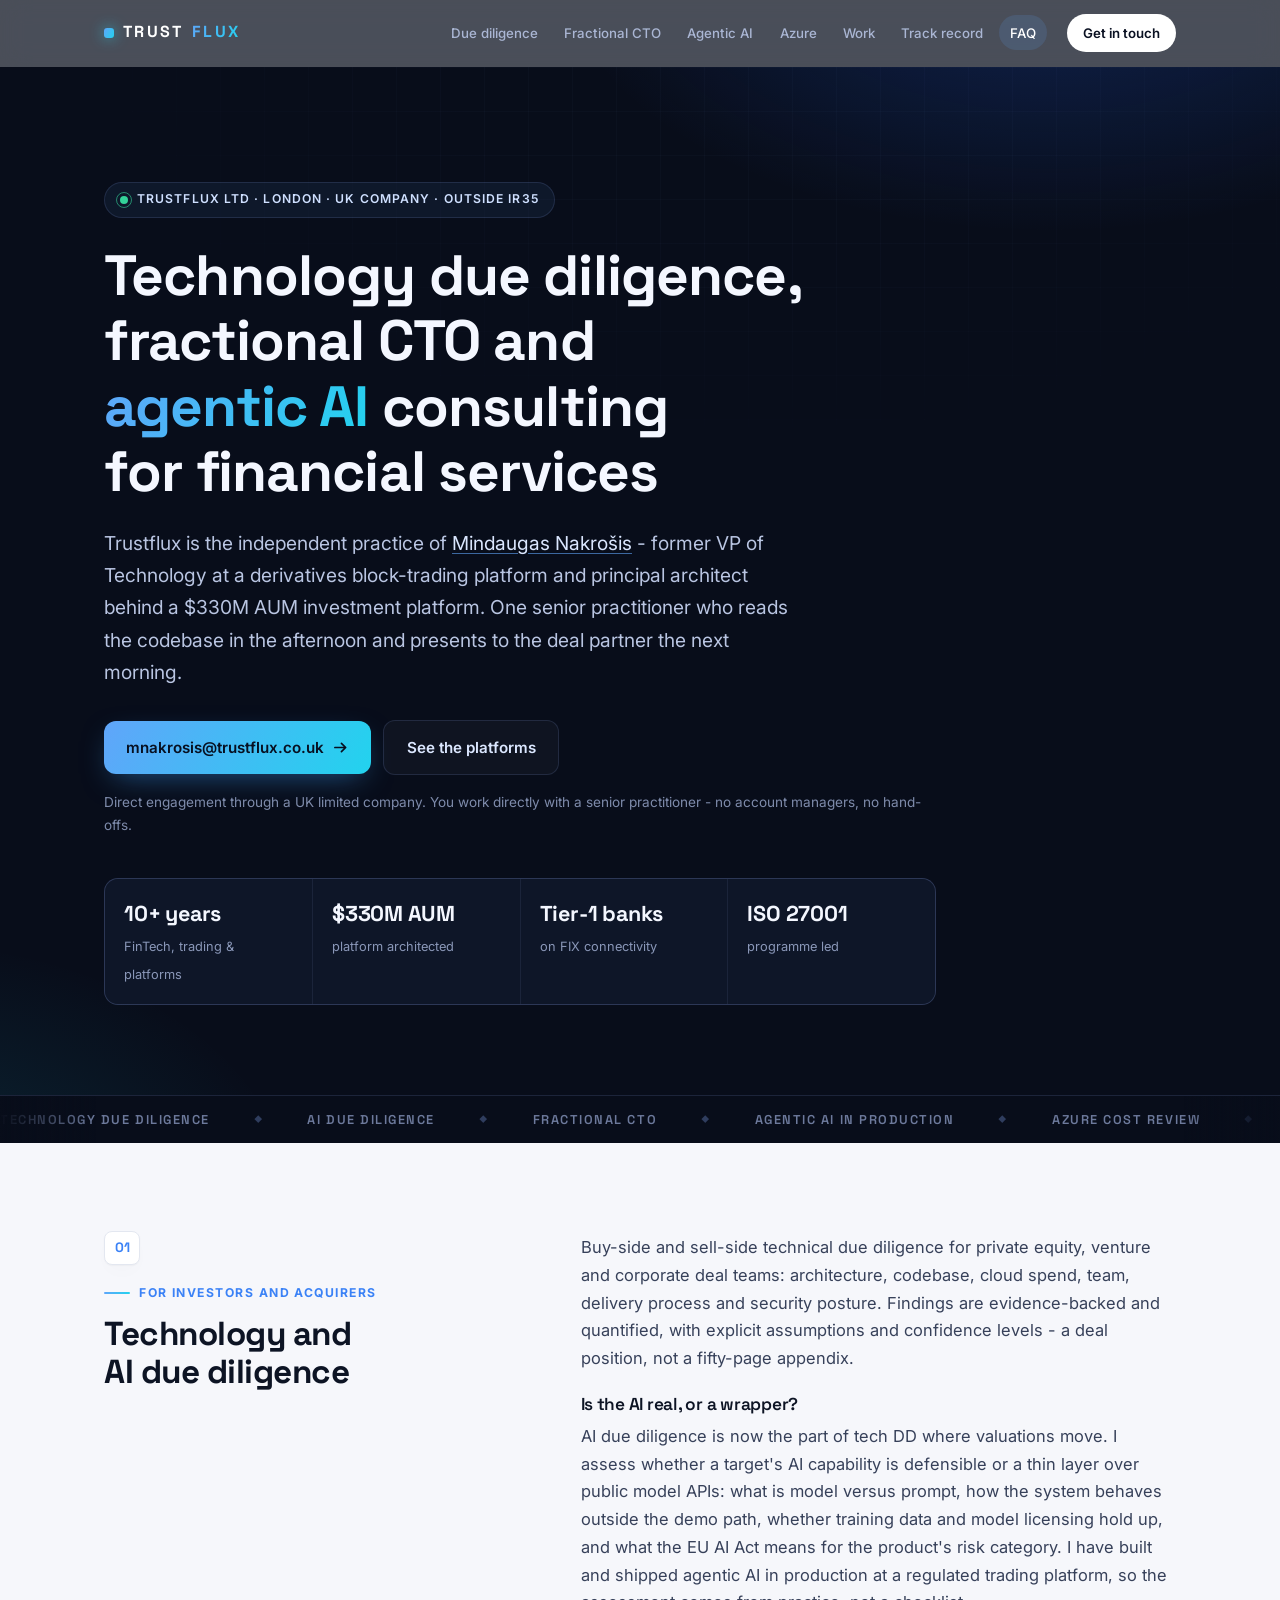
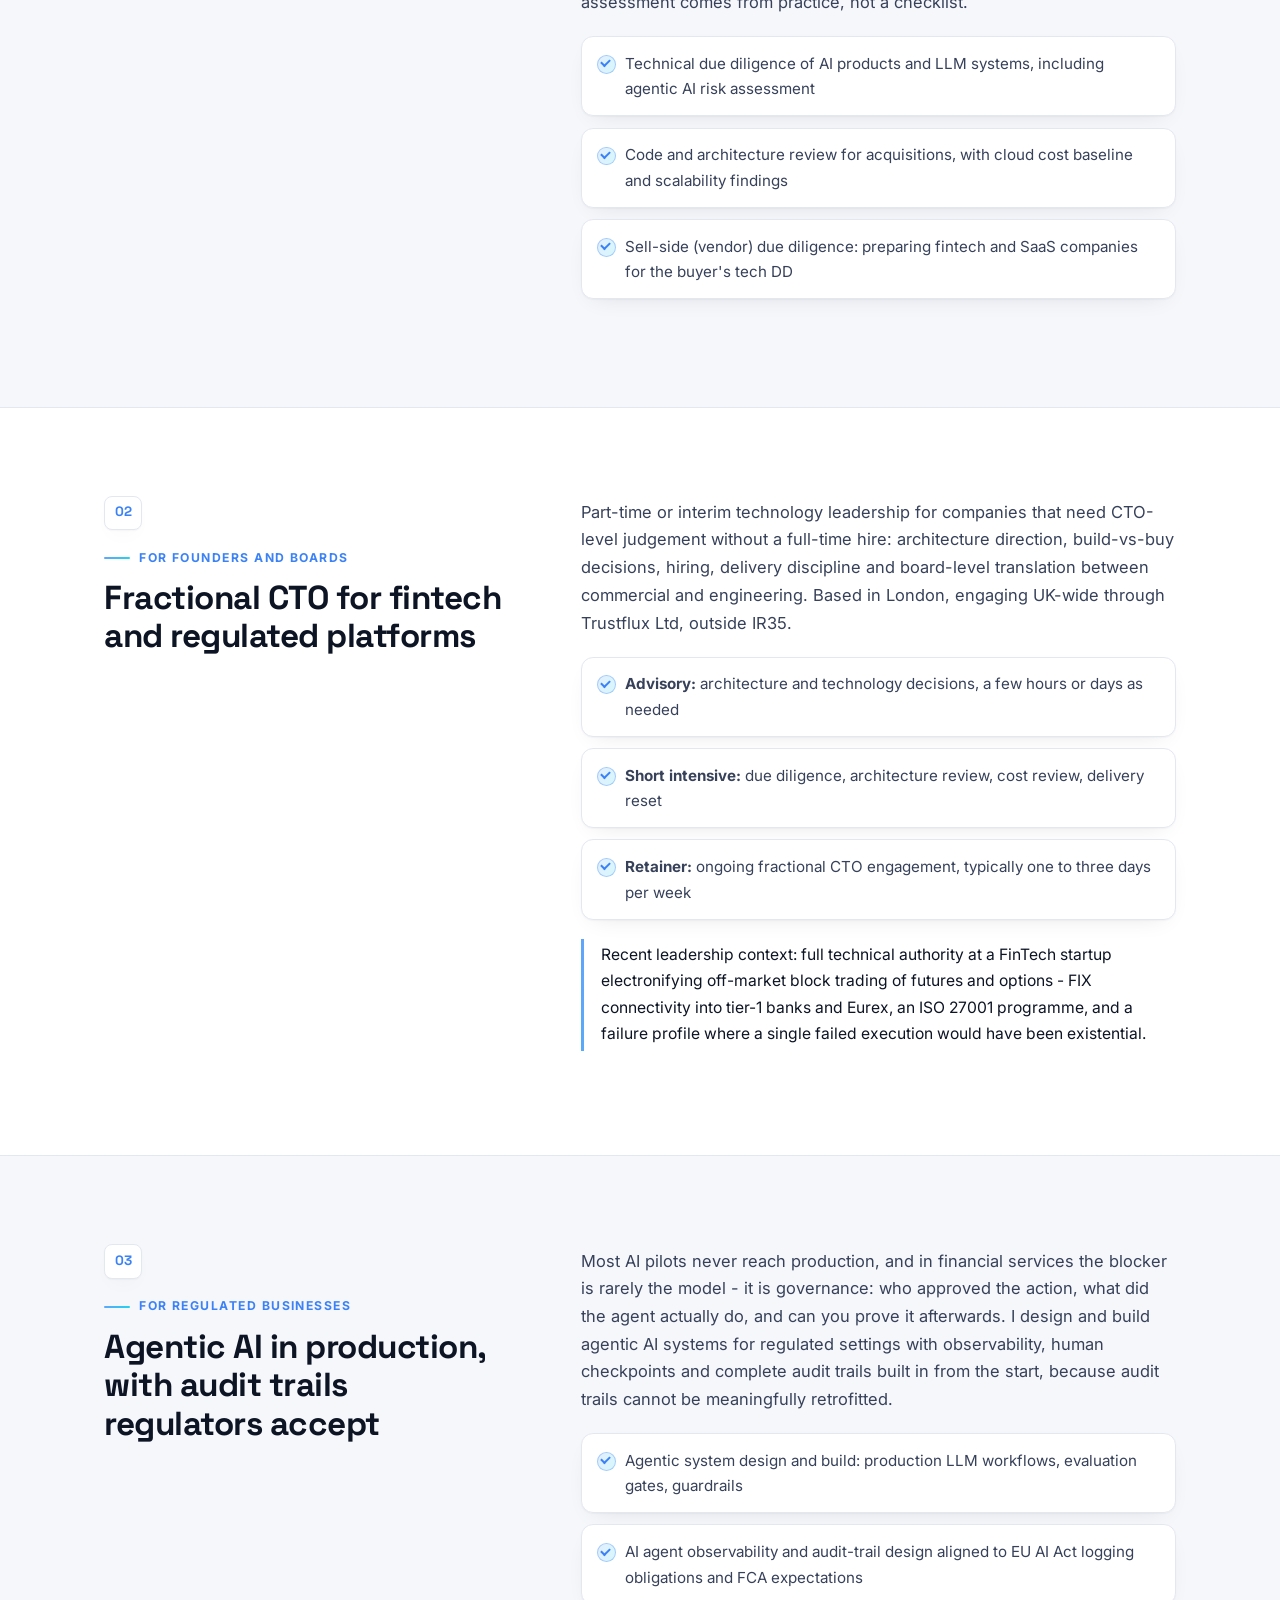
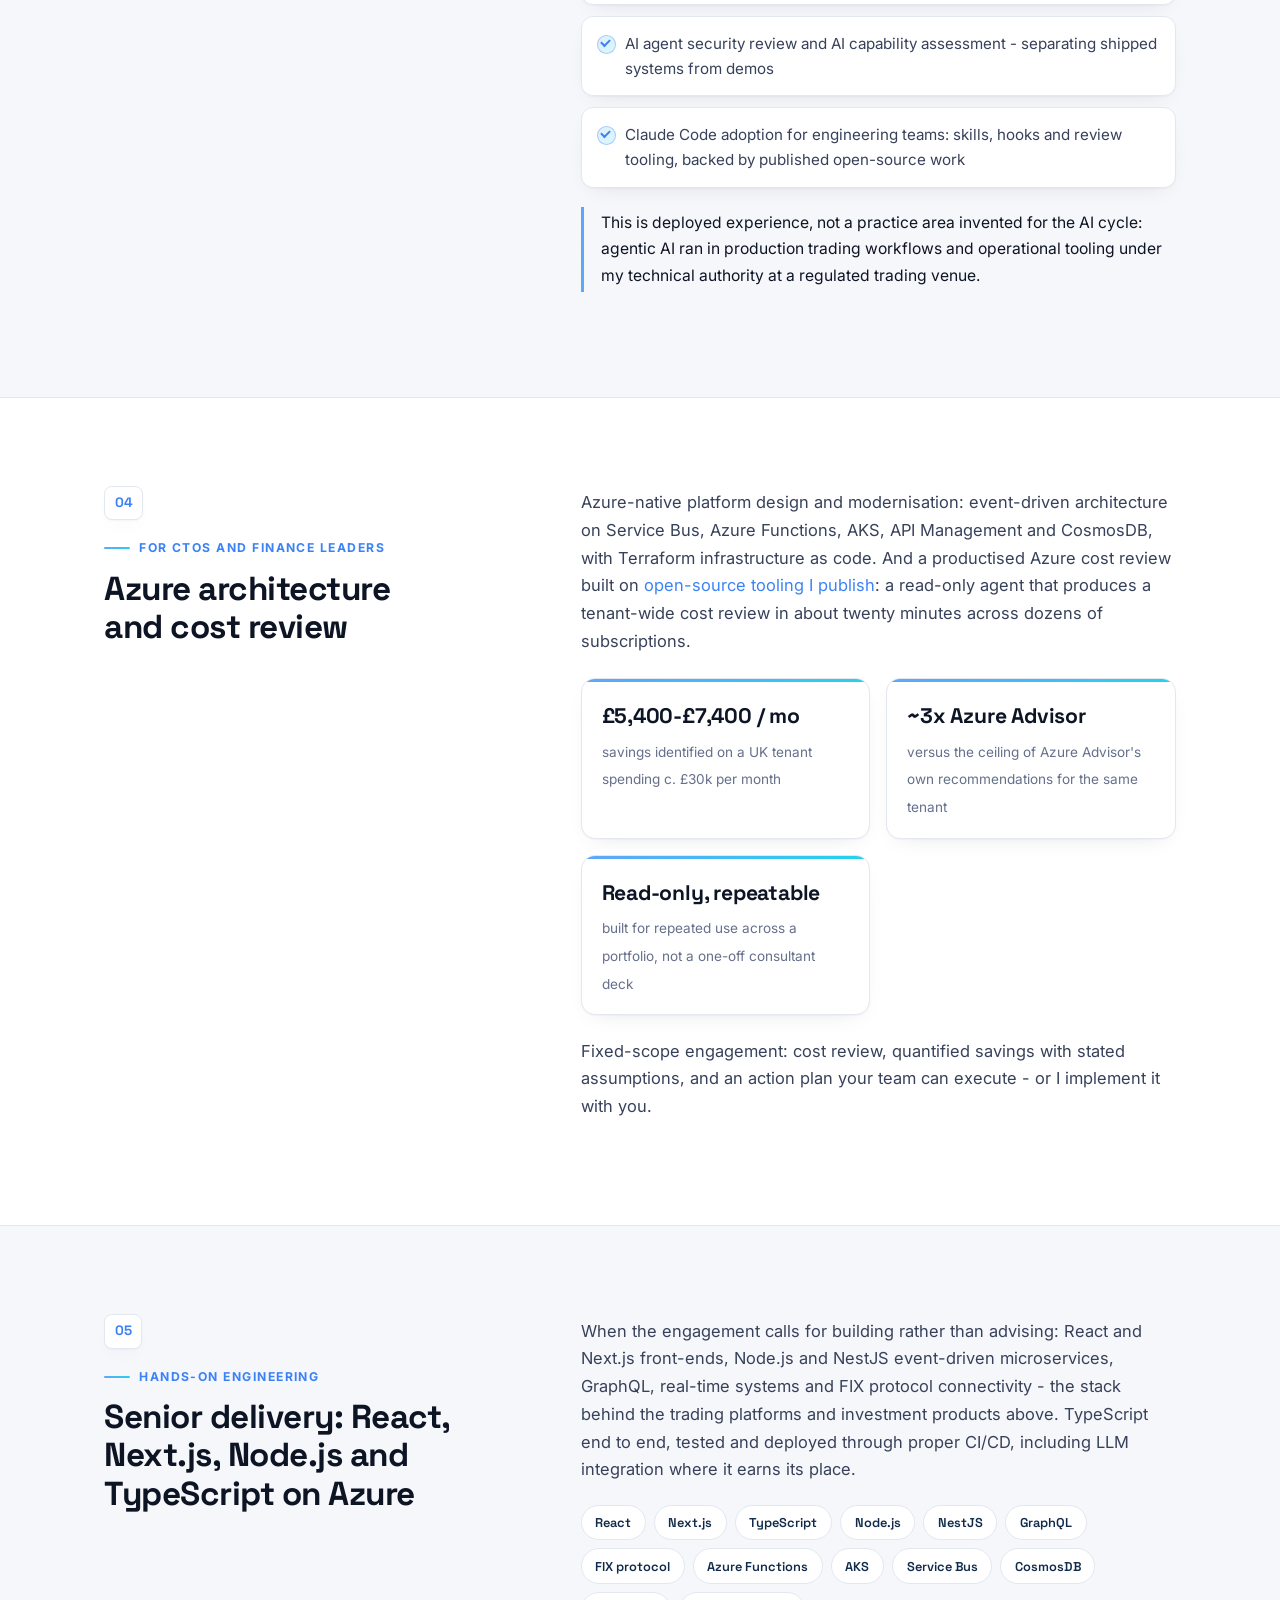
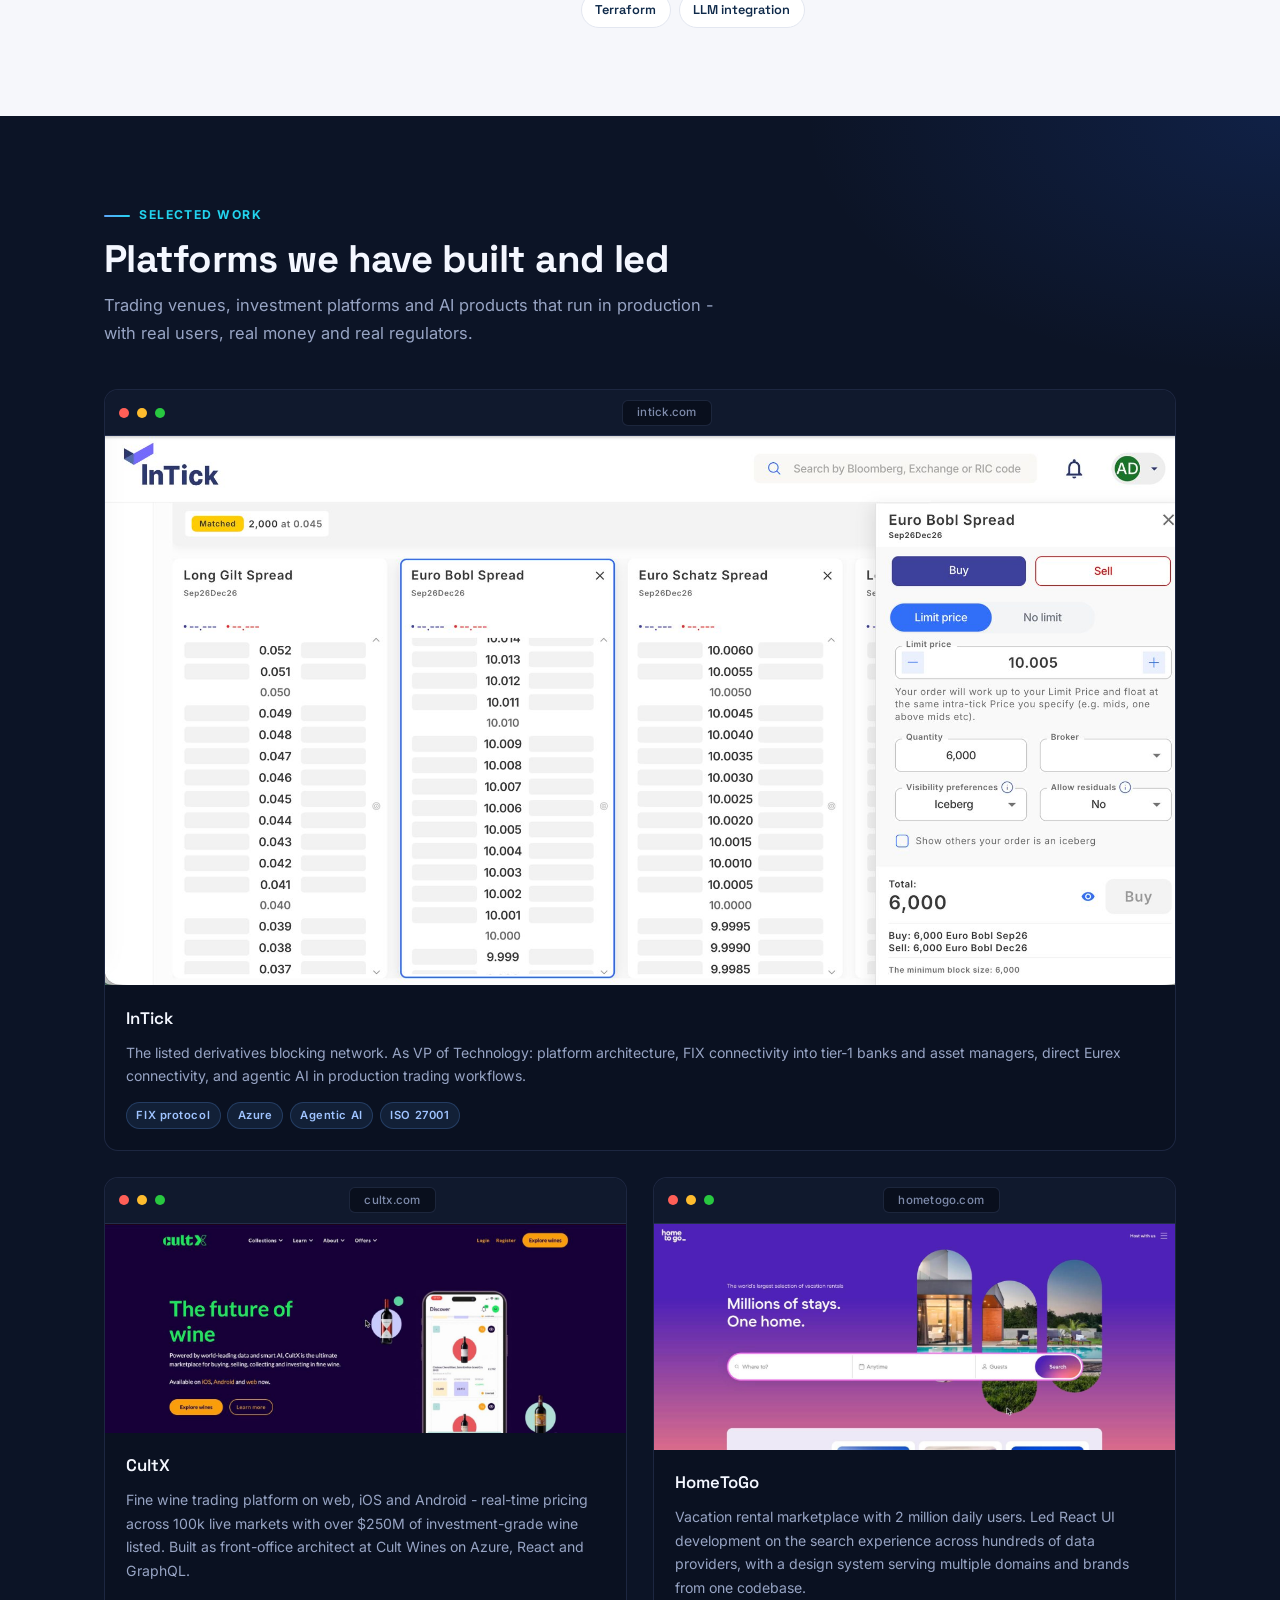
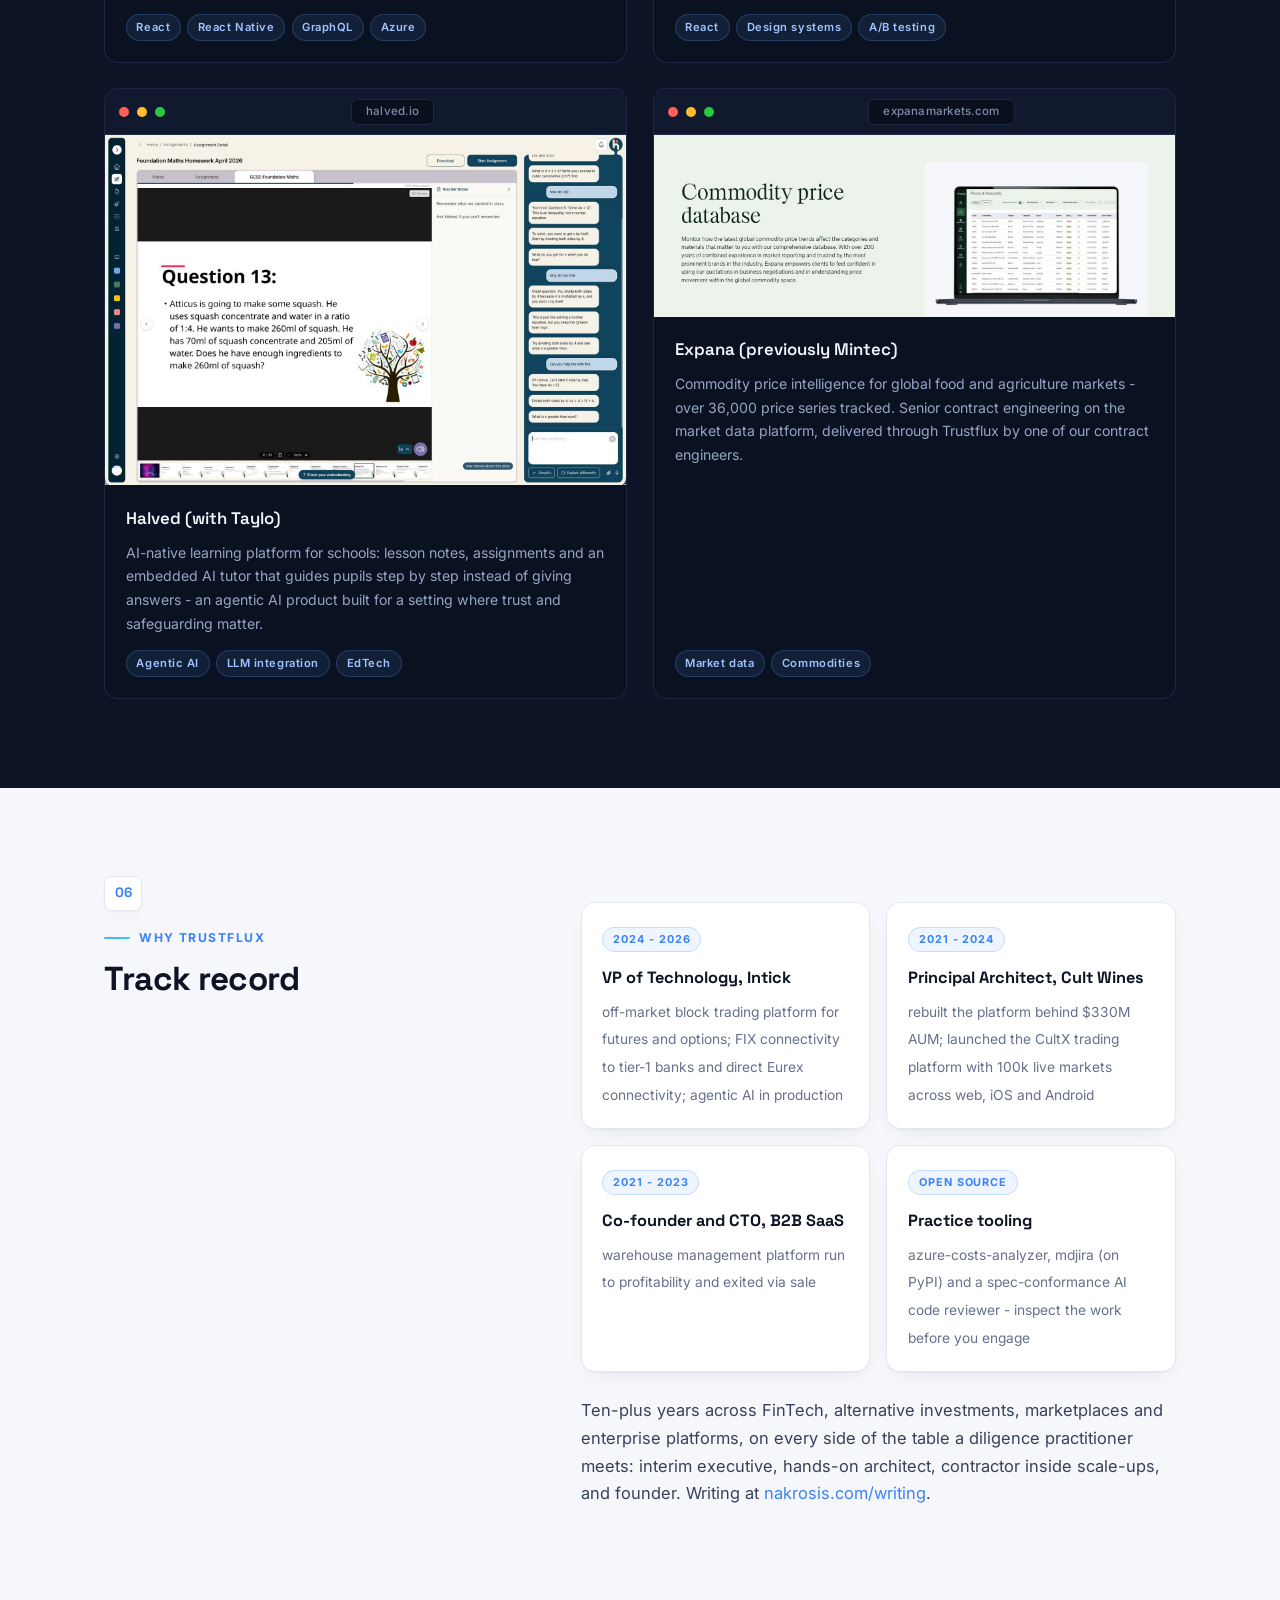
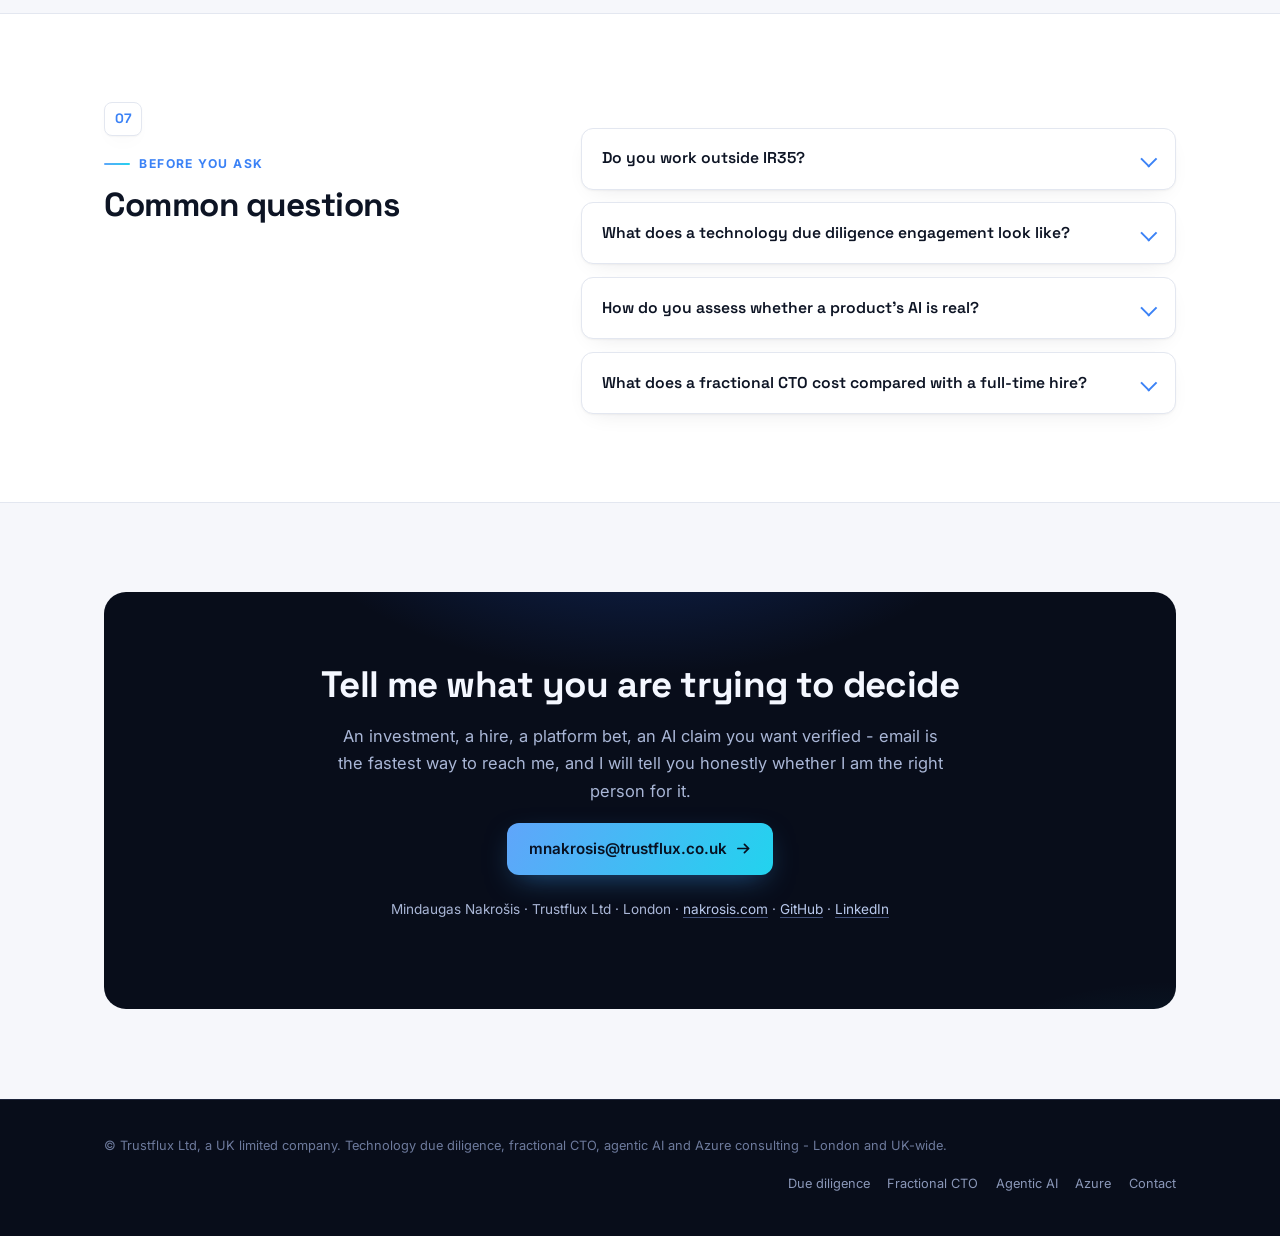
==== commit e4229fdf: "Redesign landing page and add Search Console verification file - Modern dark fintech design: glassy " ====
--- a/index.html
+++ b/index.html
@@ -8,6 +8,7 @@
 <link rel="canonical" href="https://trustflux.co.uk/">
 <meta name="robots" content="index, follow">
 <meta name="author" content="Mindaugas Nakrošis">
+<meta name="theme-color" content="#080d1a">
 
 <meta property="og:title" content="Technology &amp; AI Due Diligence, Fractional CTO | Trustflux Ltd">
 <meta property="og:description" content="Technology and AI due diligence, fractional CTO engagements, agentic AI in production, and Azure cost review for financial services. London, outside IR35.">
@@ -20,6 +21,10 @@
 <meta name="twitter:description" content="Technology and AI due diligence, fractional CTO engagements, agentic AI in production, and Azure cost review for financial services. London, outside IR35.">
 
 <link rel="icon" href="data:image/svg+xml,%3Csvg xmlns='http://www.w3.org/2000/svg' viewBox='0 0 32 32'%3E%3Crect width='32' height='32' rx='6' fill='%230f2a4a'/%3E%3Ctext x='16' y='22' font-family='Helvetica,Arial,sans-serif' font-size='17' font-weight='bold' fill='%23ffffff' text-anchor='middle'%3ET%3C/text%3E%3C/svg%3E">
+
+<link rel="preconnect" href="https://fonts.googleapis.com">
+<link rel="preconnect" href="https://fonts.gstatic.com" crossorigin>
+<link href="https://fonts.googleapis.com/css2?family=Inter:wght@400;500;600;700&family=Space+Grotesk:wght@500;600;700&display=swap" rel="stylesheet">
 
 <script type="application/ld+json">
 {
@@ -70,265 +75,677 @@
 
 <style>
 :root {
-  --ink: #14181d;
-  --text: #262c33;
-  --muted: #5b636d;
-  --bg: #ffffff;
-  --panel: #f5f7f9;
-  --accent: #0f2a4a;
-  --accent-2: #1d5286;
-  --border: #dde3e9;
+  --ink: #0d1424;
+  --text: #37415a;
+  --muted: #66708c;
+  --paper: #f6f7fb;
+  --card: #ffffff;
+  --border: #e3e7f0;
+  --navy: #0f2a4a;
+  --dark0: #080d1a;
+  --dark1: #0c1426;
+  --dark-border: rgba(148, 178, 255, 0.14);
+  --dark-text: #aab6d4;
+  --blue: #3b82f6;
+  --cyan: #22d3ee;
+  --grad: linear-gradient(120deg, #60a5fa 0%, #22d3ee 100%);
+  --sans: "Inter", ui-sans-serif, system-ui, -apple-system, "Segoe UI", Roboto, Helvetica, Arial, sans-serif;
+  --display: "Space Grotesk", "Inter", ui-sans-serif, system-ui, sans-serif;
+  --shadow-card: 0 1px 2px rgba(13, 20, 36, 0.04), 0 8px 24px -12px rgba(13, 20, 36, 0.12);
+  --shadow-lift: 0 2px 4px rgba(13, 20, 36, 0.05), 0 24px 48px -16px rgba(13, 20, 36, 0.22);
+  --r: 14px;
 }
 * { box-sizing: border-box; }
 html { -webkit-text-size-adjust: 100%; scroll-behavior: smooth; }
+@media (prefers-reduced-motion: reduce) { html { scroll-behavior: auto; } }
 body {
   margin: 0;
-  font-family: ui-sans-serif, system-ui, -apple-system, "Segoe UI", Roboto, Helvetica, Arial, sans-serif;
-  font-size: 17px;
-  line-height: 1.65;
+  font-family: var(--sans);
+  font-size: 16.5px;
+  line-height: 1.68;
   color: var(--text);
-  background: var(--bg);
+  background: var(--paper);
   -webkit-font-smoothing: antialiased;
-}
-.container { max-width: 46rem; margin: 0 auto; padding: 0 1.5rem; }
-a { color: var(--accent-2); text-decoration: underline; text-underline-offset: 3px; }
-a:hover { color: var(--accent); }
-h1, h2, h3 { color: var(--ink); line-height: 1.25; }
-h1 { font-size: 2rem; margin: 0 0 1rem; }
-h2 { font-size: 1.45rem; margin: 0 0 0.75rem; }
-h3 { font-size: 1.05rem; margin: 1.25rem 0 0.35rem; }
-p { margin: 0 0 1rem; }
-ul { margin: 0 0 1rem; padding-left: 1.25rem; }
-li { margin-bottom: 0.4rem; }
-
-.site-header { border-bottom: 1px solid var(--border); }
-.site-header .container { display: flex; align-items: center; justify-content: space-between; padding-top: 1rem; padding-bottom: 1rem; flex-wrap: wrap; gap: 0.5rem; }
-.wordmark { font-weight: 700; letter-spacing: 0.12em; color: var(--ink); text-decoration: none; font-size: 1rem; }
-.wordmark span { color: var(--accent-2); }
-.site-header nav { display: flex; gap: 1rem; flex-wrap: wrap; }
-.site-header nav a { font-size: 0.85rem; color: var(--muted); text-decoration: none; }
-.site-header nav a:hover { color: var(--accent); }
-
-.hero { padding: 3.5rem 0 2.5rem; }
-.eyebrow {
-  font-size: 0.78rem; letter-spacing: 0.1em; text-transform: uppercase;
-  color: var(--muted); margin-bottom: 1rem;
-}
-.lede { font-size: 1.15rem; color: var(--text); }
-.cta {
-  display: inline-block; margin-top: 0.5rem; padding: 0.7rem 1.3rem;
-  background: var(--accent); color: #fff; text-decoration: none;
-  border-radius: 6px; font-weight: 600; font-size: 0.95rem;
-}
-.cta:hover { background: var(--accent-2); color: #fff; }
-.cta-note { font-size: 0.85rem; color: var(--muted); margin-top: 0.75rem; }
-
-section.service { padding: 2.25rem 0; border-top: 1px solid var(--border); }
-section.alt { background: var(--panel); }
-.kicker { font-size: 0.78rem; letter-spacing: 0.1em; text-transform: uppercase; color: var(--accent-2); margin: 0 0 0.4rem; font-weight: 600; }
-
-.facts { display: grid; grid-template-columns: repeat(auto-fit, minmax(13rem, 1fr)); gap: 1rem; margin: 1.25rem 0; padding: 0; list-style: none; }
-.facts li { background: var(--panel); border: 1px solid var(--border); border-radius: 8px; padding: 0.9rem 1rem; margin: 0; }
-section.alt .facts li { background: var(--bg); }
-.facts strong { display: block; color: var(--ink); margin-bottom: 0.2rem; }
-.facts span { font-size: 0.88rem; color: var(--muted); }
-
-.work-grid { display: grid; grid-template-columns: 1fr; gap: 1.75rem; margin-top: 1.25rem; }
-.work-card { margin: 0; border: 1px solid var(--border); border-radius: 10px; overflow: hidden; background: var(--bg); }
-.work-card img { display: block; width: 100%; height: auto; border-bottom: 1px solid var(--border); }
-.work-card figcaption { padding: 1rem 1.1rem 0.25rem; }
-.work-card figcaption strong { font-size: 1.02rem; color: var(--ink); }
-.work-card figcaption p { font-size: 0.92rem; color: var(--muted); margin-top: 0.35rem; }
-
-.faq h3 { font-size: 1rem; }
-.faq p { color: var(--muted); font-size: 0.95rem; }
-
-.site-footer { border-top: 1px solid var(--border); padding: 2rem 0 3rem; font-size: 0.85rem; color: var(--muted); }
-.site-footer a { color: var(--muted); }
+  text-rendering: optimizeLegibility;
+}
+::selection { background: rgba(59, 130, 246, 0.25); }
+a { color: var(--blue); text-decoration: none; }
+a:hover { color: #2563eb; }
+:focus-visible { outline: 2px solid var(--blue); outline-offset: 3px; border-radius: 4px; }
+h1, h2, h3 { font-family: var(--display); color: var(--ink); line-height: 1.15; letter-spacing: -0.015em; margin: 0; }
+p { margin: 0 0 1.05rem; }
+img { max-width: 100%; height: auto; display: block; }
+.container { max-width: 72rem; margin: 0 auto; padding: 0 clamp(1.25rem, 4vw, 2.5rem); }
+section { scroll-margin-top: 5.5rem; }
+
+/* ---------- reveal on scroll ---------- */
+.reveal { opacity: 0; transform: translateY(22px); transition: opacity 0.65s ease, transform 0.65s cubic-bezier(0.2, 0.7, 0.2, 1); }
+.reveal.in { opacity: 1; transform: none; }
+@media (prefers-reduced-motion: reduce) { .reveal { opacity: 1; transform: none; transition: none; } }
+
+/* ---------- header ---------- */
+.site-header {
+  position: sticky; top: 0; z-index: 50;
+  background: rgba(8, 13, 26, 0.72);
+  -webkit-backdrop-filter: saturate(160%) blur(14px);
+  backdrop-filter: saturate(160%) blur(14px);
+  border-bottom: 1px solid transparent;
+  transition: border-color 0.3s ease, background 0.3s ease;
+}
+.site-header.scrolled { border-bottom-color: var(--dark-border); background: rgba(8, 13, 26, 0.88); }
+.nav-row { display: flex; align-items: center; gap: 1.25rem; padding-top: 0.85rem; padding-bottom: 0.85rem; }
+.wordmark {
+  font-family: var(--display); font-weight: 700; letter-spacing: 0.14em; font-size: 1rem;
+  color: #fff; display: inline-flex; align-items: center; gap: 0.55rem;
+}
+.wordmark::before {
+  content: ""; width: 0.65rem; height: 0.65rem; border-radius: 3px;
+  background: var(--grad); box-shadow: 0 0 14px rgba(34, 211, 238, 0.65);
+}
+.wordmark span { background: var(--grad); -webkit-background-clip: text; background-clip: text; color: transparent; }
+.site-nav { display: flex; gap: 0.25rem; margin-left: auto; flex-wrap: wrap; }
+.site-nav a {
+  font-size: 0.83rem; font-weight: 500; color: var(--dark-text);
+  padding: 0.4rem 0.7rem; border-radius: 999px; transition: color 0.2s, background 0.2s;
+}
+.site-nav a:hover { color: #fff; }
+.site-nav a.active { color: #fff; background: rgba(96, 165, 250, 0.14); }
+.nav-cta {
+  font-size: 0.83rem; font-weight: 600; color: #0a1122; background: #fff;
+  padding: 0.5rem 1rem; border-radius: 999px; white-space: nowrap;
+  transition: transform 0.2s, box-shadow 0.2s;
+}
+.nav-cta:hover { color: #0a1122; transform: translateY(-1px); box-shadow: 0 6px 20px -6px rgba(255, 255, 255, 0.4); }
+@media (max-width: 900px) { .site-nav { display: none; } .nav-cta { margin-left: auto; } }
+
+/* ---------- hero ---------- */
+.hero {
+  position: relative; overflow: hidden;
+  background: var(--dark0); color: var(--dark-text);
+  padding: clamp(4rem, 9vw, 7.5rem) 0 clamp(3.5rem, 7vw, 6rem);
+}
+.hero::before {
+  content: ""; position: absolute; inset: 0; pointer-events: none;
+  background:
+    radial-gradient(52rem 30rem at 82% -12%, rgba(37, 99, 235, 0.28), transparent 60%),
+    radial-gradient(40rem 26rem at -8% 110%, rgba(34, 211, 238, 0.13), transparent 62%);
+}
+.hero::after {
+  content: ""; position: absolute; inset: 0; pointer-events: none; opacity: 0.5;
+  background:
+    linear-gradient(rgba(148, 178, 255, 0.05) 1px, transparent 1px),
+    linear-gradient(90deg, rgba(148, 178, 255, 0.05) 1px, transparent 1px);
+  background-size: 44px 44px;
+  -webkit-mask-image: radial-gradient(60rem 34rem at 60% 0%, #000 30%, transparent 75%);
+  mask-image: radial-gradient(60rem 34rem at 60% 0%, #000 30%, transparent 75%);
+}
+.hero .container { position: relative; z-index: 1; }
+.hero-inner { max-width: 52rem; }
+.eyebrow-chip {
+  display: inline-flex; align-items: center; gap: 0.55rem;
+  font-size: 0.76rem; font-weight: 600; letter-spacing: 0.09em; text-transform: uppercase;
+  color: #cfe0ff; border: 1px solid var(--dark-border); border-radius: 999px;
+  padding: 0.42rem 0.95rem; margin: 0 0 1.6rem;
+  background: rgba(96, 165, 250, 0.07);
+}
+.pulse { position: relative; width: 0.5rem; height: 0.5rem; border-radius: 50%; background: #34d399; }
+.pulse::after {
+  content: ""; position: absolute; inset: -4px; border-radius: 50%;
+  border: 1px solid rgba(52, 211, 153, 0.6); animation: pulse 2.2s ease-out infinite;
+}
+@keyframes pulse { 0% { transform: scale(0.6); opacity: 1; } 100% { transform: scale(1.5); opacity: 0; } }
+@media (prefers-reduced-motion: reduce) { .pulse::after { animation: none; } }
+.hero h1 {
+  color: #f4f7ff; font-size: clamp(2.1rem, 4.6vw, 3.55rem); font-weight: 700;
+  margin: 0 0 1.4rem; text-wrap: balance;
+}
+.grad-text { font-style: normal; background: var(--grad); -webkit-background-clip: text; background-clip: text; color: transparent; }
+.hero .lede { font-size: clamp(1.02rem, 1.5vw, 1.2rem); color: #b9c5e2; max-width: 44rem; margin-bottom: 2rem; }
+.hero .lede a { color: #dbe7ff; text-decoration: underline; text-underline-offset: 3px; text-decoration-color: rgba(96, 165, 250, 0.6); }
+.cta-row { display: flex; flex-wrap: wrap; gap: 0.8rem; align-items: center; margin-bottom: 1rem; }
+.btn {
+  display: inline-flex; align-items: center; gap: 0.55rem;
+  font-weight: 600; font-size: 0.95rem; border-radius: 12px; padding: 0.85rem 1.4rem;
+  transition: transform 0.2s, box-shadow 0.2s, background 0.2s, border-color 0.2s;
+}
+.btn-primary { color: #071021; background: var(--grad); box-shadow: 0 10px 30px -10px rgba(56, 152, 236, 0.55); }
+.btn-primary:hover { color: #071021; transform: translateY(-2px); box-shadow: 0 16px 36px -12px rgba(56, 152, 236, 0.7); }
+.btn-primary svg { transition: transform 0.2s; }
+.btn-primary:hover svg { transform: translateX(3px); }
+.btn-ghost { color: #dbe7ff; border: 1px solid var(--dark-border); background: rgba(255, 255, 255, 0.03); }
+.btn-ghost:hover { color: #fff; border-color: rgba(148, 178, 255, 0.35); transform: translateY(-2px); }
+.cta-note { font-size: 0.85rem; color: #7e8bab; margin: 0 0 2.6rem; }
+.hero-stats {
+  display: grid; grid-template-columns: repeat(auto-fit, minmax(10.5rem, 1fr));
+  gap: 1px; list-style: none; margin: 0; padding: 0;
+  border: 1px solid var(--dark-border); border-radius: var(--r); overflow: hidden;
+  background: var(--dark-border);
+}
+.hero-stats li { background: rgba(12, 20, 38, 0.85); padding: 1.05rem 1.2rem; }
+.hero-stats strong {
+  display: block; font-family: var(--display); font-size: 1.35rem; font-weight: 700;
+  color: #f4f7ff; letter-spacing: -0.01em;
+}
+.hero-stats span { font-size: 0.8rem; color: #8a97b8; }
+
+/* ---------- ticker ---------- */
+.ticker-wrap {
+  border-top: 1px solid var(--dark-border); background: var(--dark0);
+  overflow: hidden; padding: 0.8rem 0; position: relative;
+}
+.ticker-wrap::before, .ticker-wrap::after {
+  content: ""; position: absolute; top: 0; bottom: 0; width: 6rem; z-index: 1; pointer-events: none;
+}
+.ticker-wrap::before { left: 0; background: linear-gradient(90deg, var(--dark0), transparent); }
+.ticker-wrap::after { right: 0; background: linear-gradient(270deg, var(--dark0), transparent); }
+.ticker { display: flex; gap: 2.75rem; width: max-content; margin: 0; padding: 0; animation: ticker 36s linear infinite; }
+.ticker-wrap:hover .ticker { animation-play-state: paused; }
+@media (prefers-reduced-motion: reduce) { .ticker { animation: none; flex-wrap: wrap; width: auto; padding: 0 1.5rem; } }
+@keyframes ticker { to { transform: translateX(-50%); } }
+.ticker li {
+  list-style: none; font-family: var(--display); font-size: 0.8rem; font-weight: 600;
+  letter-spacing: 0.12em; text-transform: uppercase; color: #6d7a9c; white-space: nowrap;
+  display: inline-flex; align-items: center; gap: 2.75rem;
+}
+.ticker li::after { content: "◆"; font-size: 0.5rem; color: #2f3d5e; }
+
+/* ---------- sections ---------- */
+.service { padding: clamp(3.25rem, 7vw, 5.5rem) 0; }
+.service.alt { background: #fff; border-top: 1px solid var(--border); border-bottom: 1px solid var(--border); }
+.service-grid { display: grid; grid-template-columns: minmax(0, 5fr) minmax(0, 7fr); gap: clamp(1.75rem, 4vw, 4rem); align-items: start; }
+@media (max-width: 860px) { .service-grid { grid-template-columns: 1fr; } }
+.service-head { position: sticky; top: 6rem; }
+@media (max-width: 860px) { .service-head { position: static; } }
+.index {
+  font-family: var(--display); font-weight: 700; font-size: 0.85rem;
+  color: var(--blue); border: 1px solid var(--border); background: var(--card);
+  border-radius: 8px; padding: 0.3rem 0.6rem; display: inline-block; margin-bottom: 1.1rem;
+  box-shadow: var(--shadow-card);
+}
+.kicker {
+  font-size: 0.76rem; letter-spacing: 0.12em; text-transform: uppercase;
+  color: var(--blue); margin: 0 0 0.7rem; font-weight: 700;
+  display: flex; align-items: center; gap: 0.6rem;
+}
+.kicker::before { content: ""; width: 1.6rem; height: 2px; border-radius: 2px; background: var(--grad); }
+.service h2 { font-size: clamp(1.55rem, 2.6vw, 2.15rem); font-weight: 700; margin-bottom: 1rem; text-wrap: balance; }
+.service h3 { font-size: 1.08rem; font-weight: 600; margin: 1.4rem 0 0.5rem; }
+.service-body > p:first-child { margin-top: 0.2rem; }
+
+.checklist { list-style: none; margin: 1.2rem 0; padding: 0; display: grid; gap: 0.7rem; }
+.checklist li {
+  position: relative; padding: 0.85rem 1rem 0.85rem 2.7rem;
+  background: var(--card); border: 1px solid var(--border); border-radius: 12px;
+  box-shadow: var(--shadow-card); font-size: 0.95rem;
+  transition: transform 0.2s, box-shadow 0.2s, border-color 0.2s;
+}
+.checklist li:hover { transform: translateX(4px); border-color: #c9d6f2; }
+.checklist li::before {
+  content: ""; position: absolute; left: 0.95rem; top: 1.12rem; width: 1.05rem; height: 1.05rem;
+  border-radius: 50%; background: linear-gradient(120deg, rgba(96,165,250,0.18), rgba(34,211,238,0.18));
+  border: 1px solid rgba(59, 130, 246, 0.35);
+}
+.checklist li::after {
+  content: ""; position: absolute; left: 1.24rem; top: 1.38rem; width: 0.42rem; height: 0.24rem;
+  border-left: 2px solid var(--blue); border-bottom: 2px solid var(--blue); transform: rotate(-45deg);
+}
+.pull {
+  border-left: 3px solid; border-image: var(--grad) 1;
+  padding: 0.2rem 0 0.2rem 1.1rem; color: var(--ink); font-size: 0.98rem;
+}
+
+/* ---------- stat facts ---------- */
+.facts { display: grid; grid-template-columns: repeat(auto-fit, minmax(13rem, 1fr)); gap: 1rem; margin: 1.4rem 0; padding: 0; list-style: none; }
+.facts li {
+  position: relative; background: var(--card); border: 1px solid var(--border);
+  border-radius: var(--r); padding: 1.2rem 1.25rem 1.05rem; margin: 0; overflow: hidden;
+  box-shadow: var(--shadow-card); transition: transform 0.25s, box-shadow 0.25s;
+}
+.facts li:hover { transform: translateY(-4px); box-shadow: var(--shadow-lift); }
+.facts li::before { content: ""; position: absolute; top: 0; left: 0; right: 0; height: 3px; background: var(--grad); }
+.facts strong {
+  display: block; font-family: var(--display); font-size: 1.32rem; font-weight: 700;
+  color: var(--ink); letter-spacing: -0.01em; margin-bottom: 0.25rem;
+}
+.facts span { font-size: 0.85rem; color: var(--muted); }
+
+/* ---------- stack chips ---------- */
+.stack-chips { display: flex; flex-wrap: wrap; gap: 0.5rem; margin: 1.3rem 0 0; padding: 0; list-style: none; }
+.stack-chips li {
+  font-family: var(--display); font-size: 0.8rem; font-weight: 600; color: var(--navy);
+  background: var(--card); border: 1px solid var(--border); border-radius: 999px;
+  padding: 0.38rem 0.85rem; transition: transform 0.2s, border-color 0.2s, color 0.2s;
+}
+.stack-chips li:hover { transform: translateY(-2px); border-color: var(--blue); color: var(--blue); }
+
+/* ---------- work ---------- */
+.work { padding: clamp(3.5rem, 7vw, 6rem) 0; background: var(--dark1); color: var(--dark-text); position: relative; overflow: hidden; }
+.work::before {
+  content: ""; position: absolute; inset: 0; pointer-events: none;
+  background: radial-gradient(48rem 26rem at 100% 0%, rgba(37, 99, 235, 0.16), transparent 62%);
+}
+.work .container { position: relative; }
+.work .kicker { color: var(--cyan); }
+.work h2 { color: #f4f7ff; font-size: clamp(1.7rem, 3vw, 2.4rem); margin-bottom: 0.7rem; }
+.work-intro { max-width: 40rem; color: #97a4c4; margin-bottom: 2.6rem; }
+.work-grid { display: grid; grid-template-columns: repeat(2, minmax(0, 1fr)); gap: 1.6rem; }
+@media (max-width: 900px) { .work-grid { grid-template-columns: 1fr; } }
+.work-card {
+  margin: 0; display: flex; flex-direction: column;
+  background: rgba(10, 17, 33, 0.75); border: 1px solid var(--dark-border);
+  border-radius: var(--r); overflow: hidden;
+  transition: transform 0.3s cubic-bezier(0.2, 0.7, 0.2, 1), border-color 0.3s, box-shadow 0.3s;
+}
+.work-card:hover { transform: translateY(-6px); border-color: rgba(148, 178, 255, 0.32); box-shadow: 0 30px 60px -24px rgba(3, 8, 20, 0.9); }
+.work-card.wide { grid-column: 1 / -1; }
+.browser-bar {
+  display: flex; align-items: center; gap: 0.5rem;
+  padding: 0.6rem 0.9rem; border-bottom: 1px solid var(--dark-border);
+  background: rgba(17, 26, 47, 0.9);
+}
+.browser-bar i { width: 0.62rem; height: 0.62rem; border-radius: 50%; display: inline-block; }
+.browser-bar i:nth-child(1) { background: #ff5f57; }
+.browser-bar i:nth-child(2) { background: #febc2e; }
+.browser-bar i:nth-child(3) { background: #28c840; }
+.browser-bar b {
+  margin: 0 auto; font-weight: 500; font-size: 0.72rem; color: #7e8bab;
+  background: rgba(8, 13, 26, 0.8); border: 1px solid var(--dark-border);
+  border-radius: 6px; padding: 0.14rem 0.9rem; letter-spacing: 0.02em;
+}
+.shot { overflow: hidden; position: relative; }
+.shot img { width: 100%; transition: transform 0.55s cubic-bezier(0.2, 0.7, 0.2, 1); }
+.work-card:hover .shot img { transform: scale(1.025); }
+.work-card figcaption { padding: 1.15rem 1.3rem 1.3rem; display: flex; flex-direction: column; gap: 0.55rem; flex: 1; }
+.work-card figcaption strong { font-family: var(--display); font-size: 1.05rem; color: #f4f7ff; font-weight: 600; }
+.work-card figcaption strong a { color: #f4f7ff; }
+.work-card figcaption strong a:hover { color: var(--cyan); }
+.work-card figcaption p { font-size: 0.88rem; color: #97a4c4; margin: 0; flex: 1; }
+.tags { display: flex; flex-wrap: wrap; gap: 0.4rem; margin-top: 0.35rem; }
+.tags span {
+  font-size: 0.7rem; font-weight: 600; letter-spacing: 0.05em;
+  color: #9fc3ff; background: rgba(96, 165, 250, 0.1);
+  border: 1px solid rgba(96, 165, 250, 0.22); border-radius: 999px; padding: 0.2rem 0.6rem;
+}
+
+/* ---------- track record ---------- */
+.record-grid { display: grid; grid-template-columns: repeat(auto-fit, minmax(15rem, 1fr)); gap: 1rem; margin: 1.6rem 0; }
+.record-card {
+  position: relative; background: var(--card); border: 1px solid var(--border);
+  border-radius: var(--r); padding: 1.35rem 1.3rem 1.2rem;
+  box-shadow: var(--shadow-card); transition: transform 0.25s, box-shadow 0.25s;
+}
+.record-card:hover { transform: translateY(-4px); box-shadow: var(--shadow-lift); }
+.record-card strong { display: block; font-family: var(--display); font-size: 1.02rem; color: var(--ink); margin-bottom: 0.4rem; }
+.record-card span { font-size: 0.86rem; color: var(--muted); }
+.record-card em {
+  font-style: normal; display: inline-block; font-size: 0.68rem; font-weight: 700;
+  letter-spacing: 0.09em; text-transform: uppercase; color: var(--blue);
+  background: rgba(59, 130, 246, 0.08); border: 1px solid rgba(59, 130, 246, 0.22);
+  border-radius: 999px; padding: 0.14rem 0.6rem; margin-bottom: 0.75rem;
+}
+
+/* ---------- faq ---------- */
+.faq-list { display: grid; gap: 0.8rem; margin-top: 1.6rem; }
+.faq-item {
+  background: var(--card); border: 1px solid var(--border); border-radius: 12px;
+  box-shadow: var(--shadow-card); overflow: hidden; transition: border-color 0.2s;
+}
+.faq-item[open] { border-color: #c9d6f2; }
+.faq-item summary {
+  cursor: pointer; list-style: none; display: flex; align-items: center; gap: 1rem;
+  padding: 1.05rem 1.25rem; font-family: var(--display); font-weight: 600; font-size: 0.98rem; color: var(--ink);
+}
+.faq-item summary::-webkit-details-marker { display: none; }
+.faq-item summary::after {
+  content: ""; margin-left: auto; flex: none; width: 0.6rem; height: 0.6rem;
+  border-right: 2px solid var(--blue); border-bottom: 2px solid var(--blue);
+  transform: rotate(45deg); transition: transform 0.25s;
+}
+.faq-item[open] summary::after { transform: rotate(225deg); }
+.faq-item p { padding: 0 1.25rem 1.15rem; margin: 0; font-size: 0.92rem; color: var(--muted); }
+
+/* ---------- contact ---------- */
+.contact-band { padding: clamp(3.5rem, 7vw, 6rem) 0; }
+.contact-panel {
+  position: relative; overflow: hidden; text-align: center;
+  background: var(--dark0); color: var(--dark-text);
+  border-radius: calc(var(--r) + 8px); padding: clamp(2.5rem, 6vw, 4.5rem) clamp(1.5rem, 5vw, 4rem);
+}
+.contact-panel::before {
+  content: ""; position: absolute; inset: 0; pointer-events: none;
+  background:
+    radial-gradient(36rem 20rem at 50% -30%, rgba(37, 99, 235, 0.35), transparent 65%),
+    radial-gradient(28rem 16rem at 100% 130%, rgba(34, 211, 238, 0.15), transparent 60%);
+}
+.contact-panel > * { position: relative; }
+.contact-panel h2 { color: #f4f7ff; font-size: clamp(1.6rem, 3vw, 2.3rem); margin-bottom: 1rem; }
+.contact-panel p { max-width: 38rem; margin-left: auto; margin-right: auto; color: #a9b6d6; }
+.contact-links { margin-top: 1.4rem; font-size: 0.85rem; color: #7e8bab; }
+.contact-links a { color: #b9c9ec; text-decoration: underline; text-underline-offset: 3px; text-decoration-color: rgba(148, 178, 255, 0.4); }
+.contact-links a:hover { color: #fff; }
+
+/* ---------- footer ---------- */
+.site-footer { background: var(--dark0); border-top: 1px solid var(--dark-border); padding: 2.2rem 0 2.6rem; }
+.footer-row { display: flex; flex-wrap: wrap; align-items: center; gap: 1rem 2rem; }
+.site-footer p { margin: 0; font-size: 0.8rem; color: #6d7a9c; }
+.footer-nav { display: flex; gap: 1.1rem; margin-left: auto; flex-wrap: wrap; }
+.footer-nav a { font-size: 0.8rem; color: #8a97b8; }
+.footer-nav a:hover { color: #fff; }
 </style>
 </head>
 <body>
 
-<header class="site-header">
-  <div class="container">
-    <a class="wordmark" href="/">TRUST<span>FLUX</span></a>
-    <nav aria-label="Sections">
+<header class="site-header" id="top">
+  <div class="container nav-row">
+    <a class="wordmark" href="#top">TRUST<span>FLUX</span></a>
+    <nav class="site-nav" aria-label="Sections">
       <a href="#due-diligence">Due diligence</a>
       <a href="#fractional-cto">Fractional CTO</a>
       <a href="#agentic-ai">Agentic AI</a>
       <a href="#azure">Azure</a>
+      <a href="#work">Work</a>
       <a href="#track-record">Track record</a>
+      <a href="#faq">FAQ</a>
+    </nav>
+    <a class="nav-cta" href="mailto:mnakrosis@trustflux.co.uk">Get in touch</a>
+  </div>
+</header>
+
+<main>
+
+  <div class="hero">
+    <div class="container">
+      <div class="hero-inner">
+        <p class="eyebrow-chip"><span class="pulse" aria-hidden="true"></span>Trustflux Ltd · London · UK company · Outside IR35</p>
+        <h1>Technology due diligence, fractional CTO and <em class="grad-text">agentic AI</em> consulting for financial services</h1>
+        <p class="lede">Trustflux is the independent practice of <a href="https://nakrosis.com/">Mindaugas Nakrošis</a> - former VP of Technology at a derivatives block-trading platform and principal architect behind a $330M AUM investment platform. One senior practitioner who reads the codebase in the afternoon and presents to the deal partner the next morning.</p>
+        <div class="cta-row">
+          <a class="btn btn-primary" href="mailto:mnakrosis@trustflux.co.uk">mnakrosis@trustflux.co.uk
+            <svg width="15" height="15" viewBox="0 0 16 16" fill="none" aria-hidden="true"><path d="M2 8h11M9 3.5 13.5 8 9 12.5" stroke="currentColor" stroke-width="1.8" stroke-linecap="round" stroke-linejoin="round"/></svg>
+          </a>
+          <a class="btn btn-ghost" href="#work">See the platforms</a>
+        </div>
+        <p class="cta-note">Direct engagement through a UK limited company. You work directly with a senior practitioner - no account managers, no hand-offs.</p>
+        <ul class="hero-stats">
+          <li><strong>10+ years</strong><span>FinTech, trading &amp; platforms</span></li>
+          <li><strong>$330M AUM</strong><span>platform architected</span></li>
+          <li><strong>Tier-1 banks</strong><span>on FIX connectivity</span></li>
+          <li><strong>ISO 27001</strong><span>programme led</span></li>
+        </ul>
+      </div>
+    </div>
+  </div>
+
+  <div class="ticker-wrap" aria-hidden="true">
+    <ul class="ticker">
+      <li>Technology due diligence</li><li>AI due diligence</li><li>Fractional CTO</li><li>Agentic AI in production</li><li>Azure cost review</li><li>FIX connectivity</li><li>Event-driven architecture</li><li>EU AI Act readiness</li>
+      <li>Technology due diligence</li><li>AI due diligence</li><li>Fractional CTO</li><li>Agentic AI in production</li><li>Azure cost review</li><li>FIX connectivity</li><li>Event-driven architecture</li><li>EU AI Act readiness</li>
+    </ul>
+  </div>
+
+  <section class="service" id="due-diligence">
+    <div class="container service-grid">
+      <div class="service-head reveal">
+        <span class="index">01</span>
+        <p class="kicker">For investors and acquirers</p>
+        <h2>Technology and AI due diligence</h2>
+      </div>
+      <div class="service-body reveal">
+        <p>Buy-side and sell-side technical due diligence for private equity, venture and corporate deal teams: architecture, codebase, cloud spend, team, delivery process and security posture. Findings are evidence-backed and quantified, with explicit assumptions and confidence levels - a deal position, not a fifty-page appendix.</p>
+        <h3>Is the AI real, or a wrapper?</h3>
+        <p>AI due diligence is now the part of tech DD where valuations move. I assess whether a target's AI capability is defensible or a thin layer over public model APIs: what is model versus prompt, how the system behaves outside the demo path, whether training data and model licensing hold up, and what the EU AI Act means for the product's risk category. I have built and shipped agentic AI in production at a regulated trading platform, so the assessment comes from practice, not a checklist.</p>
+        <ul class="checklist">
+          <li>Technical due diligence of AI products and LLM systems, including agentic AI risk assessment</li>
+          <li>Code and architecture review for acquisitions, with cloud cost baseline and scalability findings</li>
+          <li>Sell-side (vendor) due diligence: preparing fintech and SaaS companies for the buyer's tech DD</li>
+        </ul>
+      </div>
+    </div>
+  </section>
+
+  <section class="service alt" id="fractional-cto">
+    <div class="container service-grid">
+      <div class="service-head reveal">
+        <span class="index">02</span>
+        <p class="kicker">For founders and boards</p>
+        <h2>Fractional CTO for fintech and regulated platforms</h2>
+      </div>
+      <div class="service-body reveal">
+        <p>Part-time or interim technology leadership for companies that need CTO-level judgement without a full-time hire: architecture direction, build-vs-buy decisions, hiring, delivery discipline and board-level translation between commercial and engineering. Based in London, engaging UK-wide through Trustflux Ltd, outside IR35.</p>
+        <ul class="checklist">
+          <li><strong>Advisory:</strong> architecture and technology decisions, a few hours or days as needed</li>
+          <li><strong>Short intensive:</strong> due diligence, architecture review, cost review, delivery reset</li>
+          <li><strong>Retainer:</strong> ongoing fractional CTO engagement, typically one to three days per week</li>
+        </ul>
+        <p class="pull">Recent leadership context: full technical authority at a FinTech startup electronifying off-market block trading of futures and options - FIX connectivity into tier-1 banks and Eurex, an ISO 27001 programme, and a failure profile where a single failed execution would have been existential.</p>
+      </div>
+    </div>
+  </section>
+
+  <section class="service" id="agentic-ai">
+    <div class="container service-grid">
+      <div class="service-head reveal">
+        <span class="index">03</span>
+        <p class="kicker">For regulated businesses</p>
+        <h2>Agentic AI in production, with audit trails regulators accept</h2>
+      </div>
+      <div class="service-body reveal">
+        <p>Most AI pilots never reach production, and in financial services the blocker is rarely the model - it is governance: who approved the action, what did the agent actually do, and can you prove it afterwards. I design and build agentic AI systems for regulated settings with observability, human checkpoints and complete audit trails built in from the start, because audit trails cannot be meaningfully retrofitted.</p>
+        <ul class="checklist">
+          <li>Agentic system design and build: production LLM workflows, evaluation gates, guardrails</li>
+          <li>AI agent observability and audit-trail design aligned to EU AI Act logging obligations and FCA expectations</li>
+          <li>AI agent security review and AI capability assessment - separating shipped systems from demos</li>
+          <li>Claude Code adoption for engineering teams: skills, hooks and review tooling, backed by published open-source work</li>
+        </ul>
+        <p class="pull">This is deployed experience, not a practice area invented for the AI cycle: agentic AI ran in production trading workflows and operational tooling under my technical authority at a regulated trading venue.</p>
+      </div>
+    </div>
+  </section>
+
+  <section class="service alt" id="azure">
+    <div class="container service-grid">
+      <div class="service-head reveal">
+        <span class="index">04</span>
+        <p class="kicker">For CTOs and finance leaders</p>
+        <h2>Azure architecture and cost review</h2>
+      </div>
+      <div class="service-body reveal">
+        <p>Azure-native platform design and modernisation: event-driven architecture on Service Bus, Azure Functions, AKS, API Management and CosmosDB, with Terraform infrastructure as code. And a productised Azure cost review built on <a href="https://github.com/mindaugasnakrosis">open-source tooling I publish</a>: a read-only agent that produces a tenant-wide cost review in about twenty minutes across dozens of subscriptions.</p>
+        <ul class="facts">
+          <li><strong>£5,400-£7,400 / mo</strong><span>savings identified on a UK tenant spending c. £30k per month</span></li>
+          <li><strong>~3x Azure Advisor</strong><span>versus the ceiling of Azure Advisor's own recommendations for the same tenant</span></li>
+          <li><strong>Read-only, repeatable</strong><span>built for repeated use across a portfolio, not a one-off consultant deck</span></li>
+        </ul>
+        <p>Fixed-scope engagement: cost review, quantified savings with stated assumptions, and an action plan your team can execute - or I implement it with you.</p>
+      </div>
+    </div>
+  </section>
+
+  <section class="service" id="delivery">
+    <div class="container service-grid">
+      <div class="service-head reveal">
+        <span class="index">05</span>
+        <p class="kicker">Hands-on engineering</p>
+        <h2>Senior delivery: React, Next.js, Node.js and TypeScript on Azure</h2>
+      </div>
+      <div class="service-body reveal">
+        <p>When the engagement calls for building rather than advising: React and Next.js front-ends, Node.js and NestJS event-driven microservices, GraphQL, real-time systems and FIX protocol connectivity - the stack behind the trading platforms and investment products above. TypeScript end to end, tested and deployed through proper CI/CD, including LLM integration where it earns its place.</p>
+        <ul class="stack-chips">
+          <li>React</li><li>Next.js</li><li>TypeScript</li><li>Node.js</li><li>NestJS</li><li>GraphQL</li><li>FIX protocol</li><li>Azure Functions</li><li>AKS</li><li>Service Bus</li><li>CosmosDB</li><li>Terraform</li><li>LLM integration</li>
+        </ul>
+      </div>
+    </div>
+  </section>
+
+  <section class="work" id="work">
+    <div class="container">
+      <div class="reveal">
+        <p class="kicker">Selected work</p>
+        <h2>Platforms we have built and led</h2>
+        <p class="work-intro">Trading venues, investment platforms and AI products that run in production - with real users, real money and real regulators.</p>
+      </div>
+      <div class="work-grid">
+        <figure class="work-card wide reveal">
+          <div class="browser-bar" aria-hidden="true"><i></i><i></i><i></i><b>intick.com</b></div>
+          <div class="shot"><img src="img/intick.jpg" alt="InTick listed derivatives block trading platform - trading screen with Euro Bobl and Long Gilt spread order books and a buy order ticket" width="2000" height="1026" loading="lazy"></div>
+          <figcaption>
+            <strong><a href="https://intick.com" rel="noopener">InTick</a></strong>
+            <p>The listed derivatives blocking network. As VP of Technology: platform architecture, FIX connectivity into tier-1 banks and asset managers, direct Eurex connectivity, and agentic AI in production trading workflows.</p>
+            <div class="tags"><span>FIX protocol</span><span>Azure</span><span>Agentic AI</span><span>ISO 27001</span></div>
+          </figcaption>
+        </figure>
+        <figure class="work-card reveal">
+          <div class="browser-bar" aria-hidden="true"><i></i><i></i><i></i><b>cultx.com</b></div>
+          <div class="shot"><img src="img/cultx.jpg" alt="CultX fine wine trading platform - marketplace app with live bids, offers and market performance charts" width="1568" height="628" loading="lazy"></div>
+          <figcaption>
+            <strong><a href="https://cultx.com" rel="noopener">CultX</a></strong>
+            <p>Fine wine trading platform on web, iOS and Android - real-time pricing across 100k live markets with over $250M of investment-grade wine listed. Built as front-office architect at Cult Wines on Azure, React and GraphQL.</p>
+            <div class="tags"><span>React</span><span>React Native</span><span>GraphQL</span><span>Azure</span></div>
+          </figcaption>
+        </figure>
+        <figure class="work-card reveal">
+          <div class="browser-bar" aria-hidden="true"><i></i><i></i><i></i><b>hometogo.com</b></div>
+          <div class="shot"><img src="img/hometogo.jpg" alt="HomeToGo vacation rental marketplace - search experience with destination, dates and guests" width="1568" height="679" loading="lazy"></div>
+          <figcaption>
+            <strong><a href="https://www.hometogo.com" rel="noopener">HomeToGo</a></strong>
+            <p>Vacation rental marketplace with 2 million daily users. Led React UI development on the search experience across hundreds of data providers, with a design system serving multiple domains and brands from one codebase.</p>
+            <div class="tags"><span>React</span><span>Design systems</span><span>A/B testing</span></div>
+          </figcaption>
+        </figure>
+        <figure class="work-card reveal">
+          <div class="browser-bar" aria-hidden="true"><i></i><i></i><i></i><b>halved.io</b></div>
+          <div class="shot"><img src="img/halved.jpg" alt="Halved AI-native learning platform - maths assignment with slides and an AI tutor guiding a pupil step by step" width="1600" height="1074" loading="lazy"></div>
+          <figcaption>
+            <strong><a href="https://halved.io" rel="noopener">Halved</a> (with Taylo)</strong>
+            <p>AI-native learning platform for schools: lesson notes, assignments and an embedded AI tutor that guides pupils step by step instead of giving answers - an agentic AI product built for a setting where trust and safeguarding matter.</p>
+            <div class="tags"><span>Agentic AI</span><span>LLM integration</span><span>EdTech</span></div>
+          </figcaption>
+        </figure>
+        <figure class="work-card reveal">
+          <div class="browser-bar" aria-hidden="true"><i></i><i></i><i></i><b>expanamarkets.com</b></div>
+          <div class="shot"><img src="img/expana.jpg" alt="Expana commodity price database - prices and forecasts table covering global commodity markets" width="1568" height="545" loading="lazy"></div>
+          <figcaption>
+            <strong><a href="https://www.expanamarkets.com/product/features/commodity-price-database/" rel="noopener">Expana</a> (previously Mintec)</strong>
+            <p>Commodity price intelligence for global food and agriculture markets - over 36,000 price series tracked. Senior contract engineering on the market data platform, delivered through Trustflux by one of our contract engineers.</p>
+            <div class="tags"><span>Market data</span><span>Commodities</span></div>
+          </figcaption>
+        </figure>
+      </div>
+    </div>
+  </section>
+
+  <section class="service" id="track-record">
+    <div class="container service-grid">
+      <div class="service-head reveal">
+        <span class="index">06</span>
+        <p class="kicker">Why Trustflux</p>
+        <h2>Track record</h2>
+      </div>
+      <div class="service-body reveal">
+        <div class="record-grid">
+          <div class="record-card"><em>2024 - 2026</em><strong>VP of Technology, Intick</strong><span>off-market block trading platform for futures and options; FIX connectivity to tier-1 banks and direct Eurex connectivity; agentic AI in production</span></div>
+          <div class="record-card"><em>2021 - 2024</em><strong>Principal Architect, Cult Wines</strong><span>rebuilt the platform behind $330M AUM; launched the CultX trading platform with 100k live markets across web, iOS and Android</span></div>
+          <div class="record-card"><em>2021 - 2023</em><strong>Co-founder and CTO, B2B SaaS</strong><span>warehouse management platform run to profitability and exited via sale</span></div>
+          <div class="record-card"><em>Open source</em><strong>Practice tooling</strong><span>azure-costs-analyzer, mdjira (on PyPI) and a spec-conformance AI code reviewer - inspect the work before you engage</span></div>
+        </div>
+        <p>Ten-plus years across FinTech, alternative investments, marketplaces and enterprise platforms, on every side of the table a diligence practitioner meets: interim executive, hands-on architect, contractor inside scale-ups, and founder. Writing at <a href="https://nakrosis.com/writing">nakrosis.com/writing</a>.</p>
+      </div>
+    </div>
+  </section>
+
+  <section class="service alt" id="faq">
+    <div class="container service-grid">
+      <div class="service-head reveal">
+        <span class="index">07</span>
+        <p class="kicker">Before you ask</p>
+        <h2>Common questions</h2>
+      </div>
+      <div class="service-body reveal">
+        <div class="faq-list">
+          <details class="faq-item">
+            <summary>Do you work outside IR35?</summary>
+            <p>Yes. All engagements run business-to-business through Trustflux Ltd, a UK limited company, and are structured for an outside-IR35 determination: defined deliverables, own equipment and methods, no mutuality of obligation.</p>
+          </details>
+          <details class="faq-item">
+            <summary>What does a technology due diligence engagement look like?</summary>
+            <p>Typically a short intensive: access to the data room, codebase and key people, then a written report with quantified findings, explicit assumptions and a clear position - price implications, conditions, or reasons to walk. Timelines fit deal windows, usually one to two weeks.</p>
+          </details>
+          <details class="faq-item">
+            <summary>How do you assess whether a product's AI is real?</summary>
+            <p>By reading the system, not the pitch: what sits in the model versus the prompt layer, how the product behaves off the demo path, what breaks under adversarial input, the provenance and licensing of training data, and whether the audit trail can support the claims made to customers and regulators.</p>
+          </details>
+          <details class="faq-item">
+            <summary>What does a fractional CTO cost compared with a full-time hire?</summary>
+            <p>UK market rates for fractional CTO work generally run from several thousand pounds per month for a light retainer to four-figure day rates for intensive work - typically a fraction of a full-time London CTO package once salary, equity and on-costs are counted. Scope and pricing are agreed per engagement; get in touch for specifics.</p>
+          </details>
+        </div>
+      </div>
+    </div>
+  </section>
+
+  <section class="contact-band" id="contact">
+    <div class="container">
+      <div class="contact-panel reveal">
+        <h2>Tell me what you are trying to decide</h2>
+        <p>An investment, a hire, a platform bet, an AI claim you want verified - email is the fastest way to reach me, and I will tell you honestly whether I am the right person for it.</p>
+        <div class="cta-row" style="justify-content: center;">
+          <a class="btn btn-primary" href="mailto:mnakrosis@trustflux.co.uk">mnakrosis@trustflux.co.uk
+            <svg width="15" height="15" viewBox="0 0 16 16" fill="none" aria-hidden="true"><path d="M2 8h11M9 3.5 13.5 8 9 12.5" stroke="currentColor" stroke-width="1.8" stroke-linecap="round" stroke-linejoin="round"/></svg>
+          </a>
+        </div>
+        <p class="contact-links">Mindaugas Nakrošis · Trustflux Ltd · London · <a href="https://nakrosis.com/">nakrosis.com</a> · <a href="https://github.com/mindaugasnakrosis">GitHub</a> · <a href="https://www.linkedin.com/in/mindaugas-nakro%C5%A1is-142a4a108/">LinkedIn</a></p>
+      </div>
+    </div>
+  </section>
+
+</main>
+
+<footer class="site-footer">
+  <div class="container footer-row">
+    <p>© Trustflux Ltd, a UK limited company. Technology due diligence, fractional CTO, agentic AI and Azure consulting - London and UK-wide.</p>
+    <nav class="footer-nav" aria-label="Footer">
+      <a href="#due-diligence">Due diligence</a>
+      <a href="#fractional-cto">Fractional CTO</a>
+      <a href="#agentic-ai">Agentic AI</a>
+      <a href="#azure">Azure</a>
       <a href="#contact">Contact</a>
     </nav>
   </div>
-</header>
-
-<main>
-
-  <div class="hero">
-    <div class="container">
-      <p class="eyebrow">Trustflux Ltd · London · UK company · Outside IR35</p>
-      <h1>Technology due diligence, fractional CTO and agentic AI consulting for financial services</h1>
-      <p class="lede">Trustflux is the independent practice of <a href="https://nakrosis.com/">Mindaugas Nakrošis</a> - former VP of Technology at a derivatives block-trading platform and principal architect behind a $330M AUM investment platform. One senior practitioner who reads the codebase in the afternoon and presents to the deal partner the next morning.</p>
-      <p><a class="cta" href="mailto:mnakrosis@trustflux.co.uk">mnakrosis@trustflux.co.uk</a></p>
-      <p class="cta-note">Direct engagement through a UK limited company. You work directly with a senior practitioner - no account managers, no hand-offs.</p>
-    </div>
-  </div>
-
-  <section class="service" id="due-diligence">
-    <div class="container">
-      <p class="kicker">For investors and acquirers</p>
-      <h2>Technology and AI due diligence</h2>
-      <p>Buy-side and sell-side technical due diligence for private equity, venture and corporate deal teams: architecture, codebase, cloud spend, team, delivery process and security posture. Findings are evidence-backed and quantified, with explicit assumptions and confidence levels - a deal position, not a fifty-page appendix.</p>
-      <h3>Is the AI real, or a wrapper?</h3>
-      <p>AI due diligence is now the part of tech DD where valuations move. I assess whether a target's AI capability is defensible or a thin layer over public model APIs: what is model versus prompt, how the system behaves outside the demo path, whether training data and model licensing hold up, and what the EU AI Act means for the product's risk category. I have built and shipped agentic AI in production at a regulated trading platform, so the assessment comes from practice, not a checklist.</p>
-      <ul>
-        <li>Technical due diligence of AI products and LLM systems, including agentic AI risk assessment</li>
-        <li>Code and architecture review for acquisitions, with cloud cost baseline and scalability findings</li>
-        <li>Sell-side (vendor) due diligence: preparing fintech and SaaS companies for the buyer's tech DD</li>
-      </ul>
-    </div>
-  </section>
-
-  <section class="service alt" id="fractional-cto">
-    <div class="container">
-      <p class="kicker">For founders and boards</p>
-      <h2>Fractional CTO for fintech and regulated platforms</h2>
-      <p>Part-time or interim technology leadership for companies that need CTO-level judgement without a full-time hire: architecture direction, build-vs-buy decisions, hiring, delivery discipline and board-level translation between commercial and engineering. Based in London, engaging UK-wide through Trustflux Ltd, outside IR35.</p>
-      <ul>
-        <li><strong>Advisory:</strong> architecture and technology decisions, a few hours or days as needed</li>
-        <li><strong>Short intensive:</strong> due diligence, architecture review, cost review, delivery reset</li>
-        <li><strong>Retainer:</strong> ongoing fractional CTO engagement, typically one to three days per week</li>
-      </ul>
-      <p>Recent leadership context: full technical authority at a FinTech startup electronifying off-market block trading of futures and options - FIX connectivity into tier-1 banks and Eurex, an ISO 27001 programme, and a failure profile where a single failed execution would have been existential.</p>
-    </div>
-  </section>
-
-  <section class="service" id="agentic-ai">
-    <div class="container">
-      <p class="kicker">For regulated businesses</p>
-      <h2>Agentic AI in production, with audit trails regulators accept</h2>
-      <p>Most AI pilots never reach production, and in financial services the blocker is rarely the model - it is governance: who approved the action, what did the agent actually do, and can you prove it afterwards. I design and build agentic AI systems for regulated settings with observability, human checkpoints and complete audit trails built in from the start, because audit trails cannot be meaningfully retrofitted.</p>
-      <ul>
-        <li>Agentic system design and build: production LLM workflows, evaluation gates, guardrails</li>
-        <li>AI agent observability and audit-trail design aligned to EU AI Act logging obligations and FCA expectations</li>
-        <li>AI agent security review and AI capability assessment - separating shipped systems from demos</li>
-        <li>Claude Code adoption for engineering teams: skills, hooks and review tooling, backed by published open-source work</li>
-      </ul>
-      <p>This is deployed experience, not a practice area invented for the AI cycle: agentic AI ran in production trading workflows and operational tooling under my technical authority at a regulated trading venue.</p>
-    </div>
-  </section>
-
-  <section class="service alt" id="azure">
-    <div class="container">
-      <p class="kicker">For CTOs and finance leaders</p>
-      <h2>Azure architecture and cost review</h2>
-      <p>Azure-native platform design and modernisation: event-driven architecture on Service Bus, Azure Functions, AKS, API Management and CosmosDB, with Terraform infrastructure as code. And a productised Azure cost review built on <a href="https://github.com/mindaugasnakrosis">open-source tooling I publish</a>: a read-only agent that produces a tenant-wide cost review in about twenty minutes across dozens of subscriptions.</p>
-      <ul class="facts">
-        <li><strong>£5,400-£7,400 / month</strong><span>savings identified on a UK tenant spending c. £30k per month</span></li>
-        <li><strong>~3x Azure Advisor</strong><span>versus the ceiling of Azure Advisor's own recommendations for the same tenant</span></li>
-        <li><strong>Read-only, repeatable</strong><span>built for repeated use across a portfolio, not a one-off consultant deck</span></li>
-      </ul>
-      <p>Fixed-scope engagement: cost review, quantified savings with stated assumptions, and an action plan your team can execute - or I implement it with you.</p>
-    </div>
-  </section>
-
-  <section class="service" id="delivery">
-    <div class="container">
-      <p class="kicker">Hands-on engineering</p>
-      <h2>Senior delivery: React, Next.js, Node.js and TypeScript on Azure</h2>
-      <p>When the engagement calls for building rather than advising: React and Next.js front-ends, Node.js and NestJS event-driven microservices, GraphQL, real-time systems and FIX protocol connectivity - the stack behind the trading platforms and investment products above. TypeScript end to end, tested and deployed through proper CI/CD, including LLM integration where it earns its place.</p>
-    </div>
-  </section>
-
-  <section class="service" id="work">
-    <div class="container">
-      <p class="kicker">Selected work</p>
-      <h2>Platforms we have built and led</h2>
-      <div class="work-grid">
-        <figure class="work-card">
-          <img src="img/intick.jpg" alt="InTick listed derivatives block trading platform - trading screen with Euro Bobl and Long Gilt spread order books and a buy order ticket" width="2000" height="1026" loading="lazy">
-          <figcaption>
-            <strong><a href="https://intick.com" rel="noopener">InTick</a></strong>
-            <p>The listed derivatives blocking network. As VP of Technology: platform architecture, FIX connectivity into tier-1 banks and asset managers, direct Eurex connectivity, and agentic AI in production trading workflows.</p>
-          </figcaption>
-        </figure>
-        <figure class="work-card">
-          <img src="img/cultx.jpg" alt="CultX fine wine trading platform - marketplace app with live bids, offers and market performance charts" width="1568" height="628" loading="lazy">
-          <figcaption>
-            <strong><a href="https://cultx.com" rel="noopener">CultX</a></strong>
-            <p>Fine wine trading platform on web, iOS and Android - real-time pricing across 100k live markets with over $250M of investment-grade wine listed. Built as front-office architect at Cult Wines on Azure, React and GraphQL.</p>
-          </figcaption>
-        </figure>
-        <figure class="work-card">
-          <img src="img/hometogo.jpg" alt="HomeToGo vacation rental marketplace - search experience with destination, dates and guests" width="1568" height="679" loading="lazy">
-          <figcaption>
-            <strong><a href="https://www.hometogo.com" rel="noopener">HomeToGo</a></strong>
-            <p>Vacation rental marketplace with 2 million daily users. Led React UI development on the search experience across hundreds of data providers, with a design system serving multiple domains and brands from one codebase.</p>
-          </figcaption>
-        </figure>
-        <figure class="work-card">
-          <img src="img/halved.jpg" alt="Halved AI-native learning platform - maths assignment with slides and an AI tutor guiding a pupil step by step" width="1600" height="1074" loading="lazy">
-          <figcaption>
-            <strong><a href="https://halved.io" rel="noopener">Halved</a> (with Taylo)</strong>
-            <p>AI-native learning platform for schools: lesson notes, assignments and an embedded AI tutor that guides pupils step by step instead of giving answers - an agentic AI product built for a setting where trust and safeguarding matter.</p>
-          </figcaption>
-        </figure>
-        <figure class="work-card">
-          <img src="img/expana.jpg" alt="Expana commodity price database - prices and forecasts table covering global commodity markets" width="1568" height="545" loading="lazy">
-          <figcaption>
-            <strong><a href="https://www.expanamarkets.com/product/features/commodity-price-database/" rel="noopener">Expana</a> (previously Mintec)</strong>
-            <p>Commodity price intelligence for global food and agriculture markets - over 36,000 price series tracked. Senior contract engineering on the market data platform, delivered through Trustflux by one of our contract engineers.</p>
-          </figcaption>
-        </figure>
-      </div>
-    </div>
-  </section>
-
-  <section class="service alt" id="track-record">
-    <div class="container">
-      <p class="kicker">Why Trustflux</p>
-      <h2>Track record</h2>
-      <ul class="facts">
-        <li><strong>VP of Technology, Intick</strong><span>off-market block trading platform for futures and options; FIX connectivity to tier-1 banks and direct Eurex connectivity; agentic AI in production</span></li>
-        <li><strong>Principal Architect, Cult Wines</strong><span>rebuilt the platform behind $330M AUM; launched the CultX trading platform with 100k live markets across web, iOS and Android</span></li>
-        <li><strong>Co-founder and CTO, B2B SaaS</strong><span>warehouse management platform run to profitability and exited via sale</span></li>
-        <li><strong>Open-source practice tooling</strong><span>azure-costs-analyzer, mdjira (on PyPI) and a spec-conformance AI code reviewer - inspect the work before you engage</span></li>
-      </ul>
-      <p>Ten-plus years across FinTech, alternative investments, marketplaces and enterprise platforms, on every side of the table a diligence practitioner meets: interim executive, hands-on architect, contractor inside scale-ups, and founder. Writing at <a href="https://nakrosis.com/writing">nakrosis.com/writing</a>.</p>
-    </div>
-  </section>
-
-  <section class="service faq" id="faq">
-    <div class="container">
-      <h2>Common questions</h2>
-      <h3>Do you work outside IR35?</h3>
-      <p>Yes. All engagements run business-to-business through Trustflux Ltd, a UK limited company, and are structured for an outside-IR35 determination: defined deliverables, own equipment and methods, no mutuality of obligation.</p>
-      <h3>What does a technology due diligence engagement look like?</h3>
-      <p>Typically a short intensive: access to the data room, codebase and key people, then a written report with quantified findings, explicit assumptions and a clear position - price implications, conditions, or reasons to walk. Timelines fit deal windows, usually one to two weeks.</p>
-      <h3>How do you assess whether a product's AI is real?</h3>
-      <p>By reading the system, not the pitch: what sits in the model versus the prompt layer, how the product behaves off the demo path, what breaks under adversarial input, the provenance and licensing of training data, and whether the audit trail can support the claims made to customers and regulators.</p>
-      <h3>What does a fractional CTO cost compared with a full-time hire?</h3>
-      <p>UK market rates for fractional CTO work generally run from several thousand pounds per month for a light retainer to four-figure day rates for intensive work - typically a fraction of a full-time London CTO package once salary, equity and on-costs are counted. Scope and pricing are agreed per engagement; get in touch for specifics.</p>
-    </div>
-  </section>
-
-  <section class="service alt" id="contact">
-    <div class="container">
-      <h2>Contact</h2>
-      <p>The fastest way to reach me is email. Tell me what you are trying to decide - an investment, a hire, a platform bet, an AI claim you want verified - and I will tell you honestly whether I am the right person for it.</p>
-      <p><a class="cta" href="mailto:mnakrosis@trustflux.co.uk">mnakrosis@trustflux.co.uk</a></p>
-      <p class="cta-note">Mindaugas Nakrošis · Trustflux Ltd · London · <a href="https://nakrosis.com/">nakrosis.com</a> · <a href="https://github.com/mindaugasnakrosis">GitHub</a> · <a href="https://www.linkedin.com/in/mindaugas-nakro%C5%A1is-142a4a108/">LinkedIn</a></p>
-    </div>
-  </section>
-
-</main>
-
-<footer class="site-footer">
-  <div class="container">
-    <p>© Trustflux Ltd, a UK limited company. Technology due diligence, fractional CTO, agentic AI and Azure consulting - London and UK-wide.</p>
-  </div>
 </footer>
+
+<script>
+(function () {
+  var header = document.querySelector(".site-header");
+  var onScroll = function () { header.classList.toggle("scrolled", window.scrollY > 8); };
+  addEventListener("scroll", onScroll, { passive: true });
+  onScroll();
+
+  if ("IntersectionObserver" in window) {
+    var io = new IntersectionObserver(function (entries) {
+      entries.forEach(function (e) {
+        if (e.isIntersecting) { e.target.classList.add("in"); io.unobserve(e.target); }
+      });
+    }, { rootMargin: "0px 0px -8% 0px", threshold: 0.08 });
+    document.querySelectorAll(".reveal").forEach(function (el) { io.observe(el); });
+
+    var links = Array.prototype.slice.call(document.querySelectorAll(".site-nav a"));
+    var spy = new IntersectionObserver(function (entries) {
+      entries.forEach(function (e) {
+        if (!e.isIntersecting) return;
+        links.forEach(function (a) {
+          a.classList.toggle("active", a.getAttribute("href") === "#" + e.target.id);
+        });
+      });
+    }, { rootMargin: "-40% 0px -55% 0px" });
+    links.forEach(function (a) {
+      var t = document.querySelector(a.getAttribute("href"));
+      if (t) spy.observe(t);
+    });
+  } else {
+    document.querySelectorAll(".reveal").forEach(function (el) { el.classList.add("in"); });
+  }
+})();
+</script>
 
 </body>
 </html>
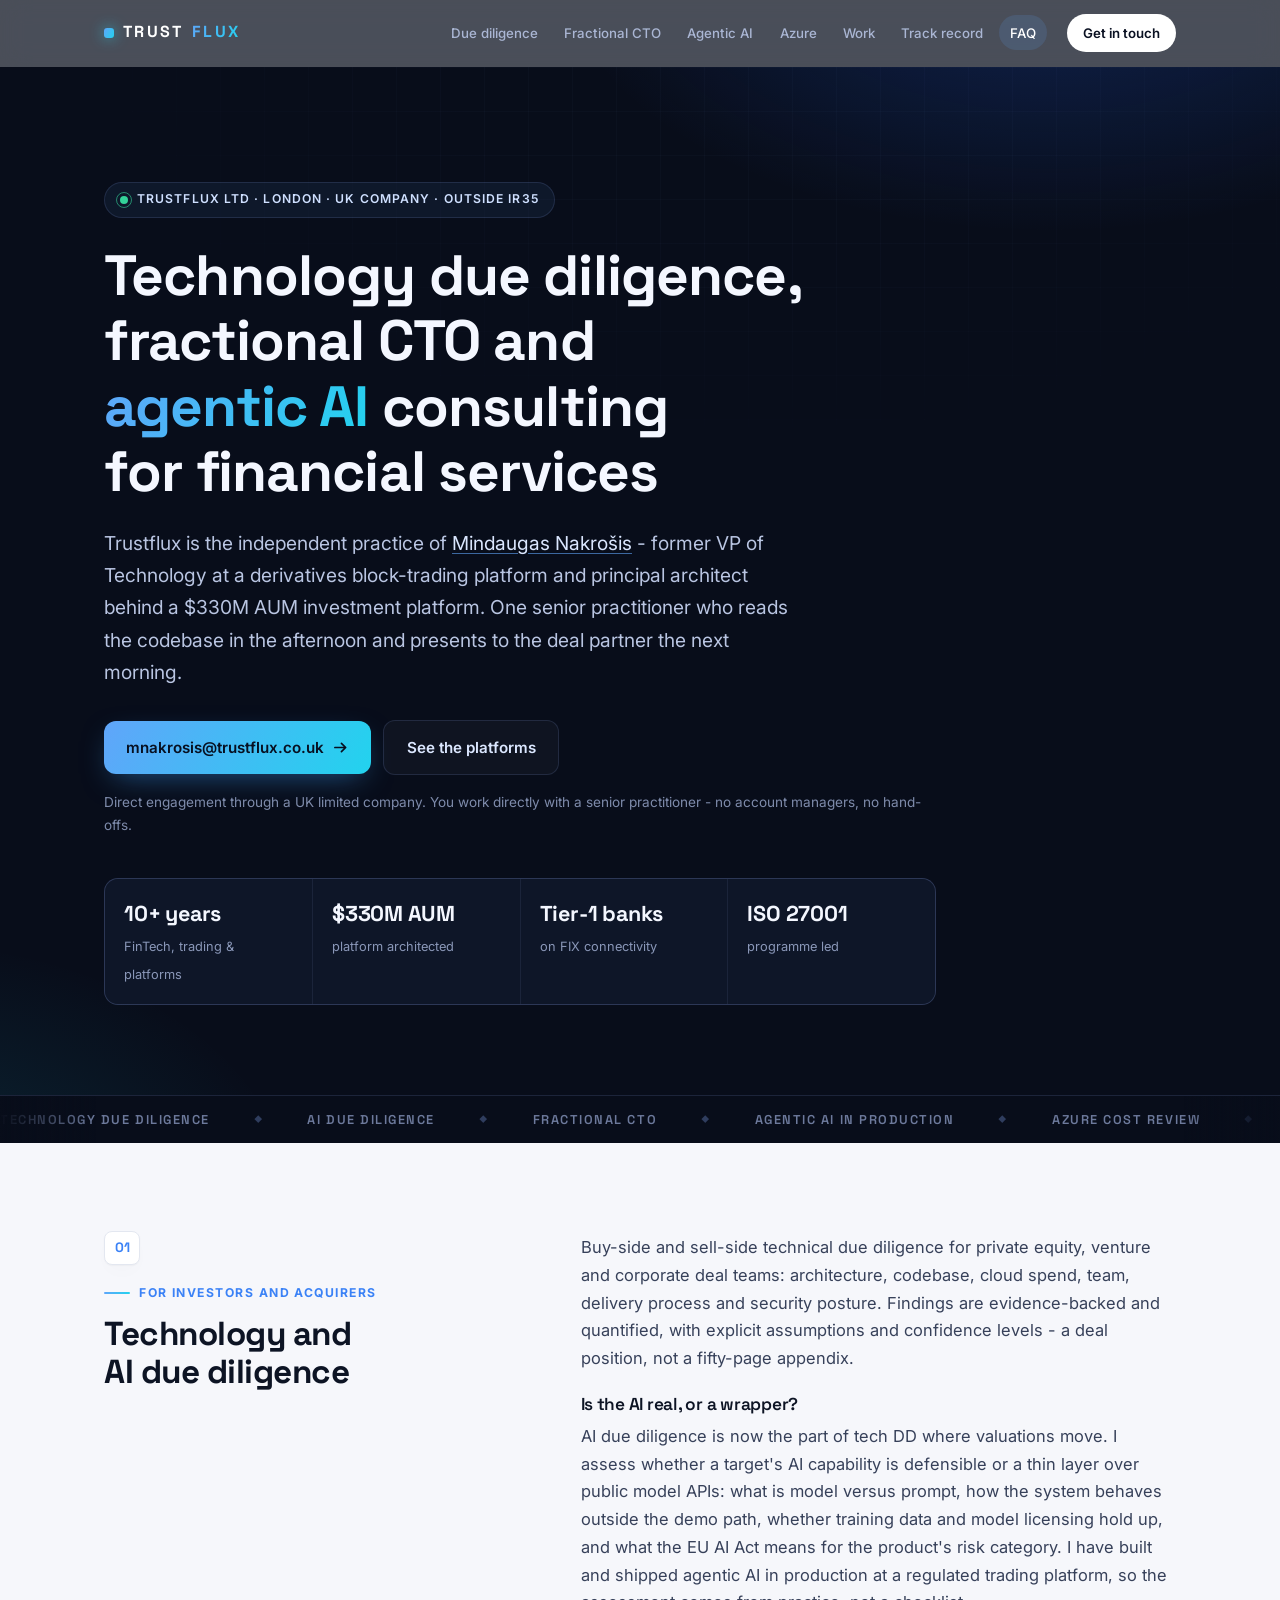
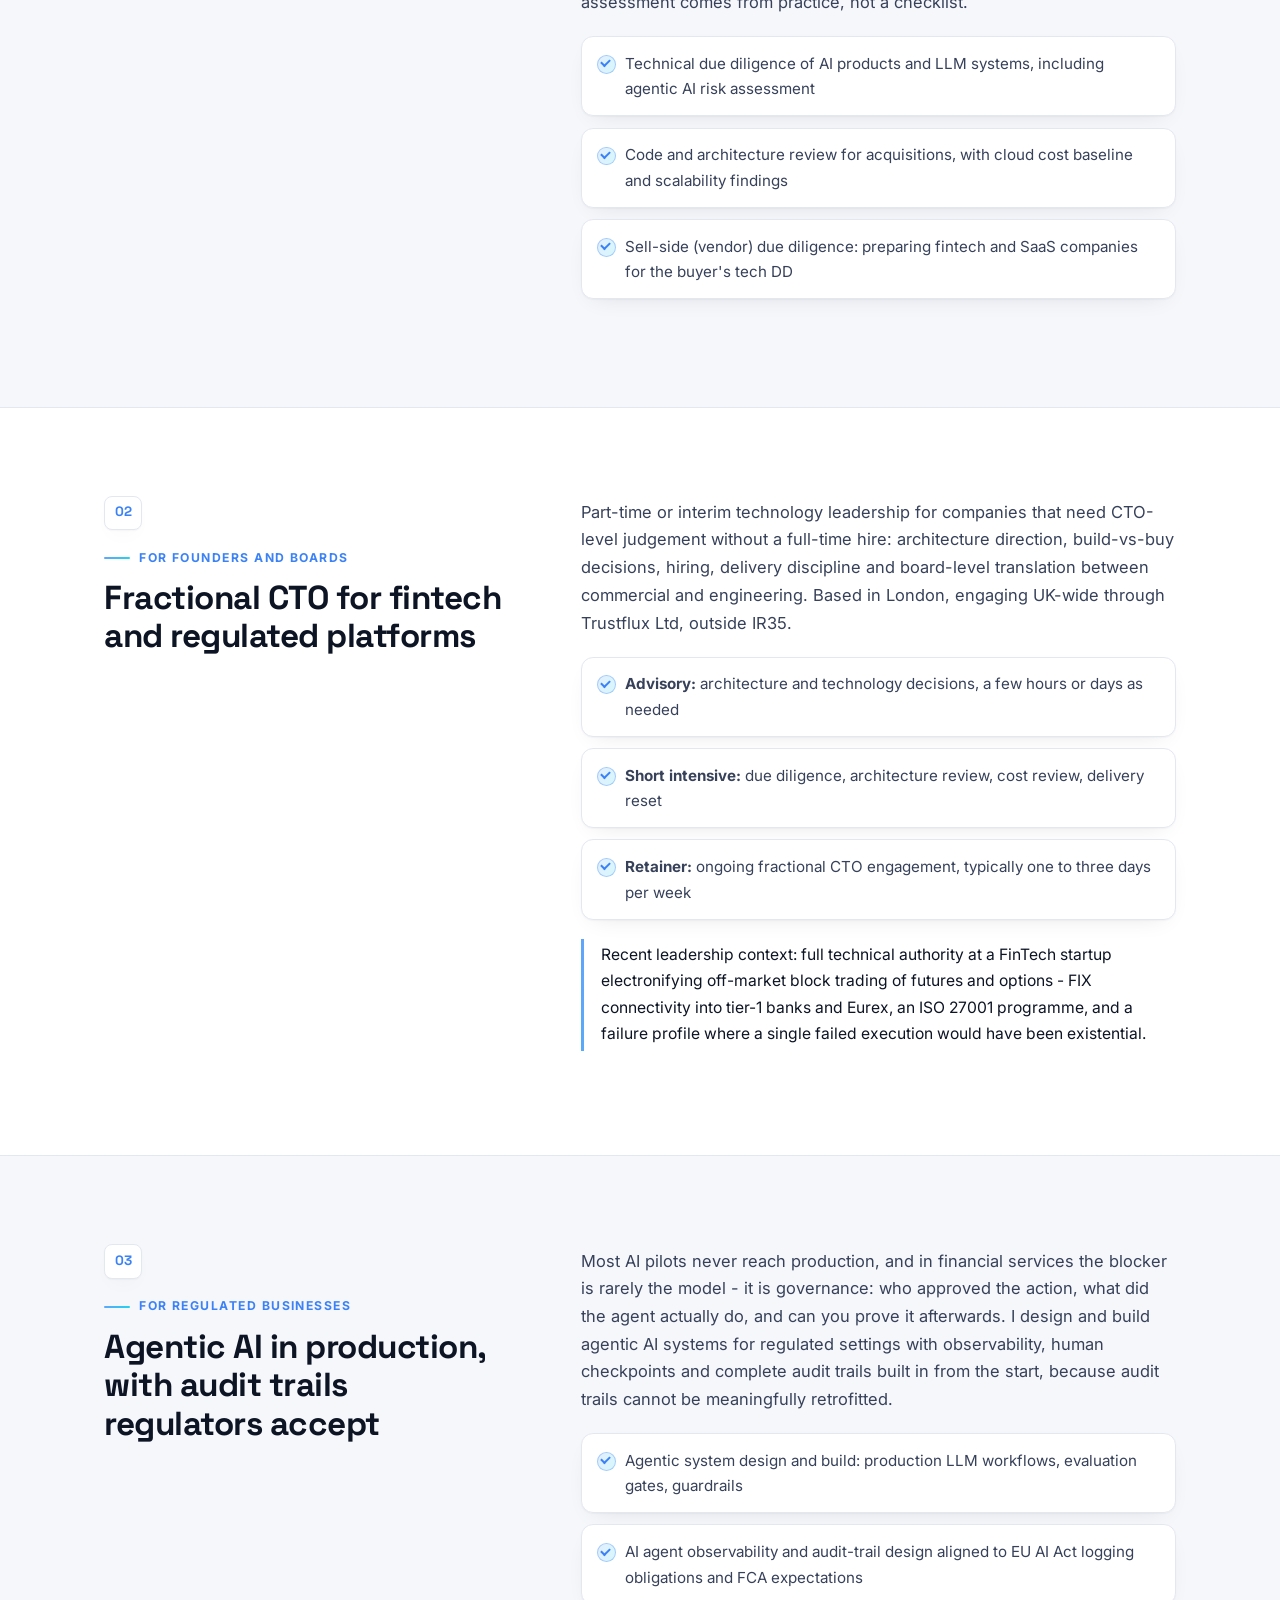
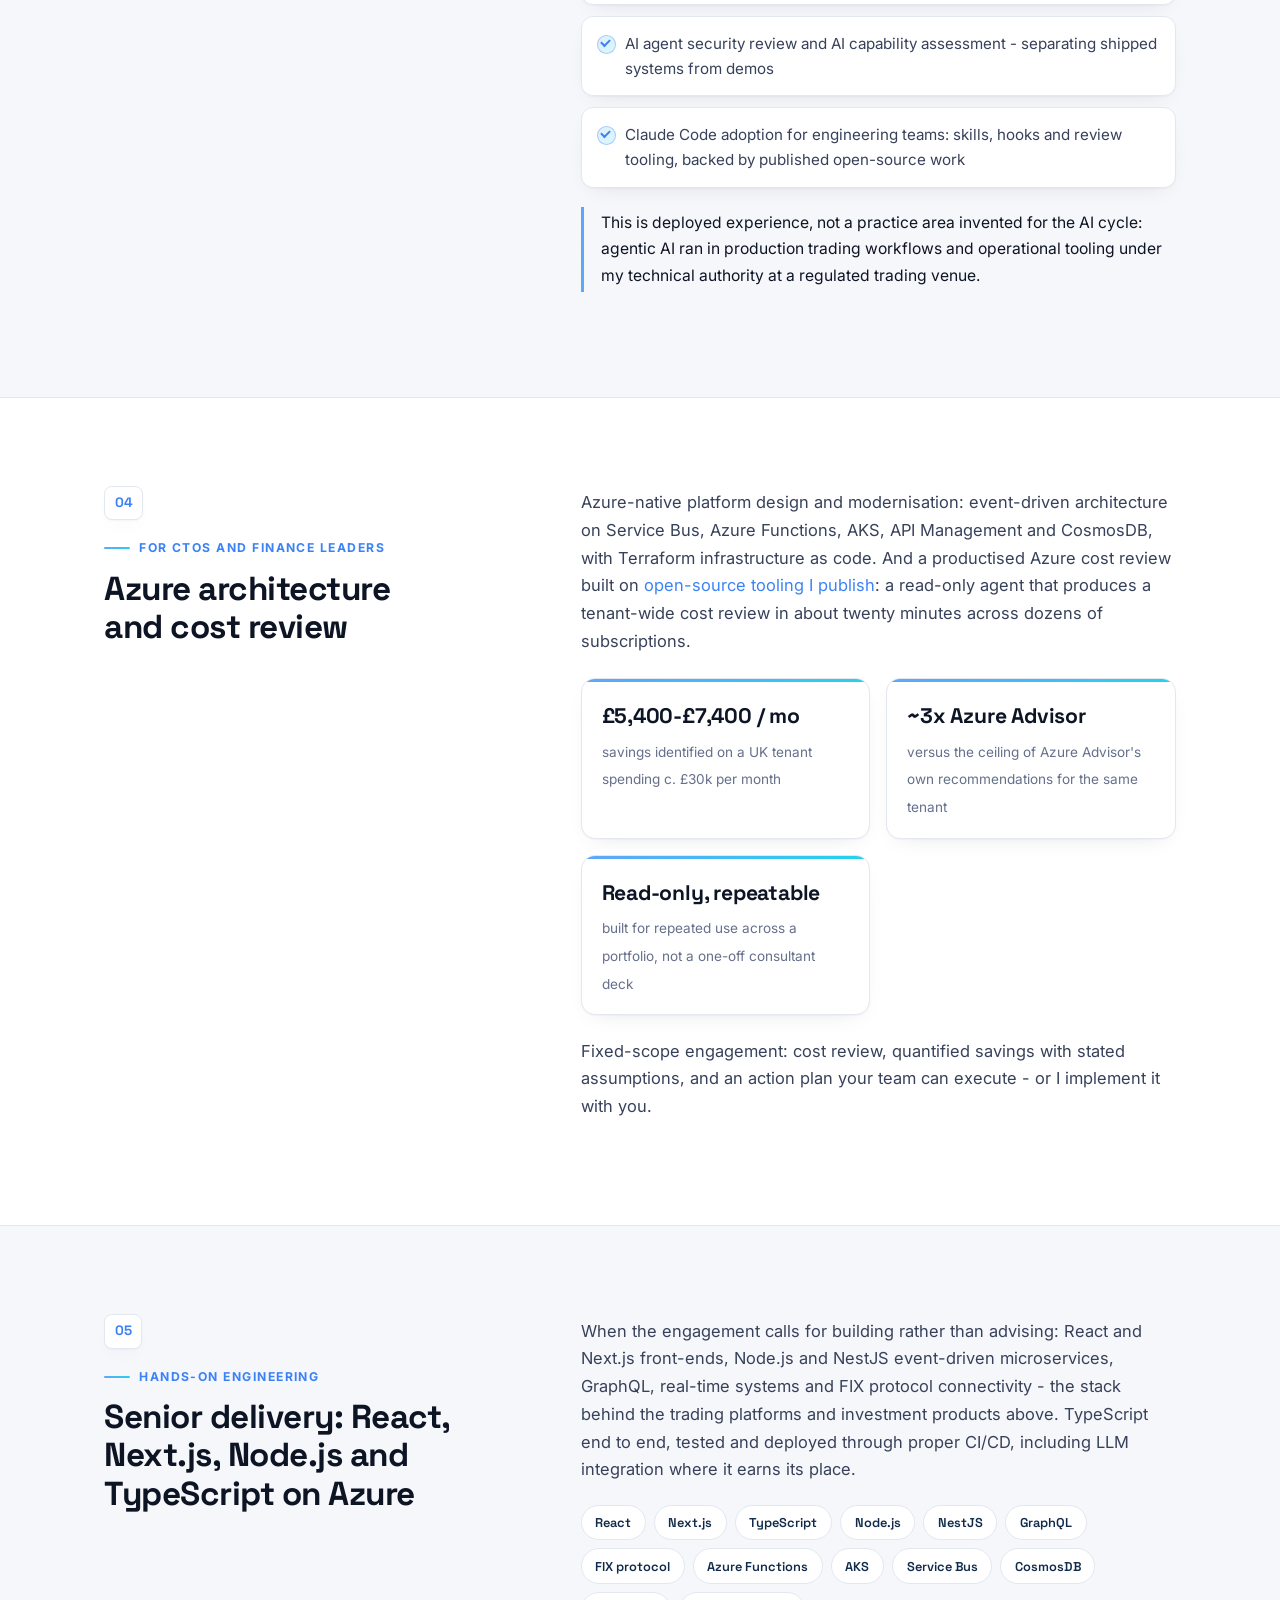
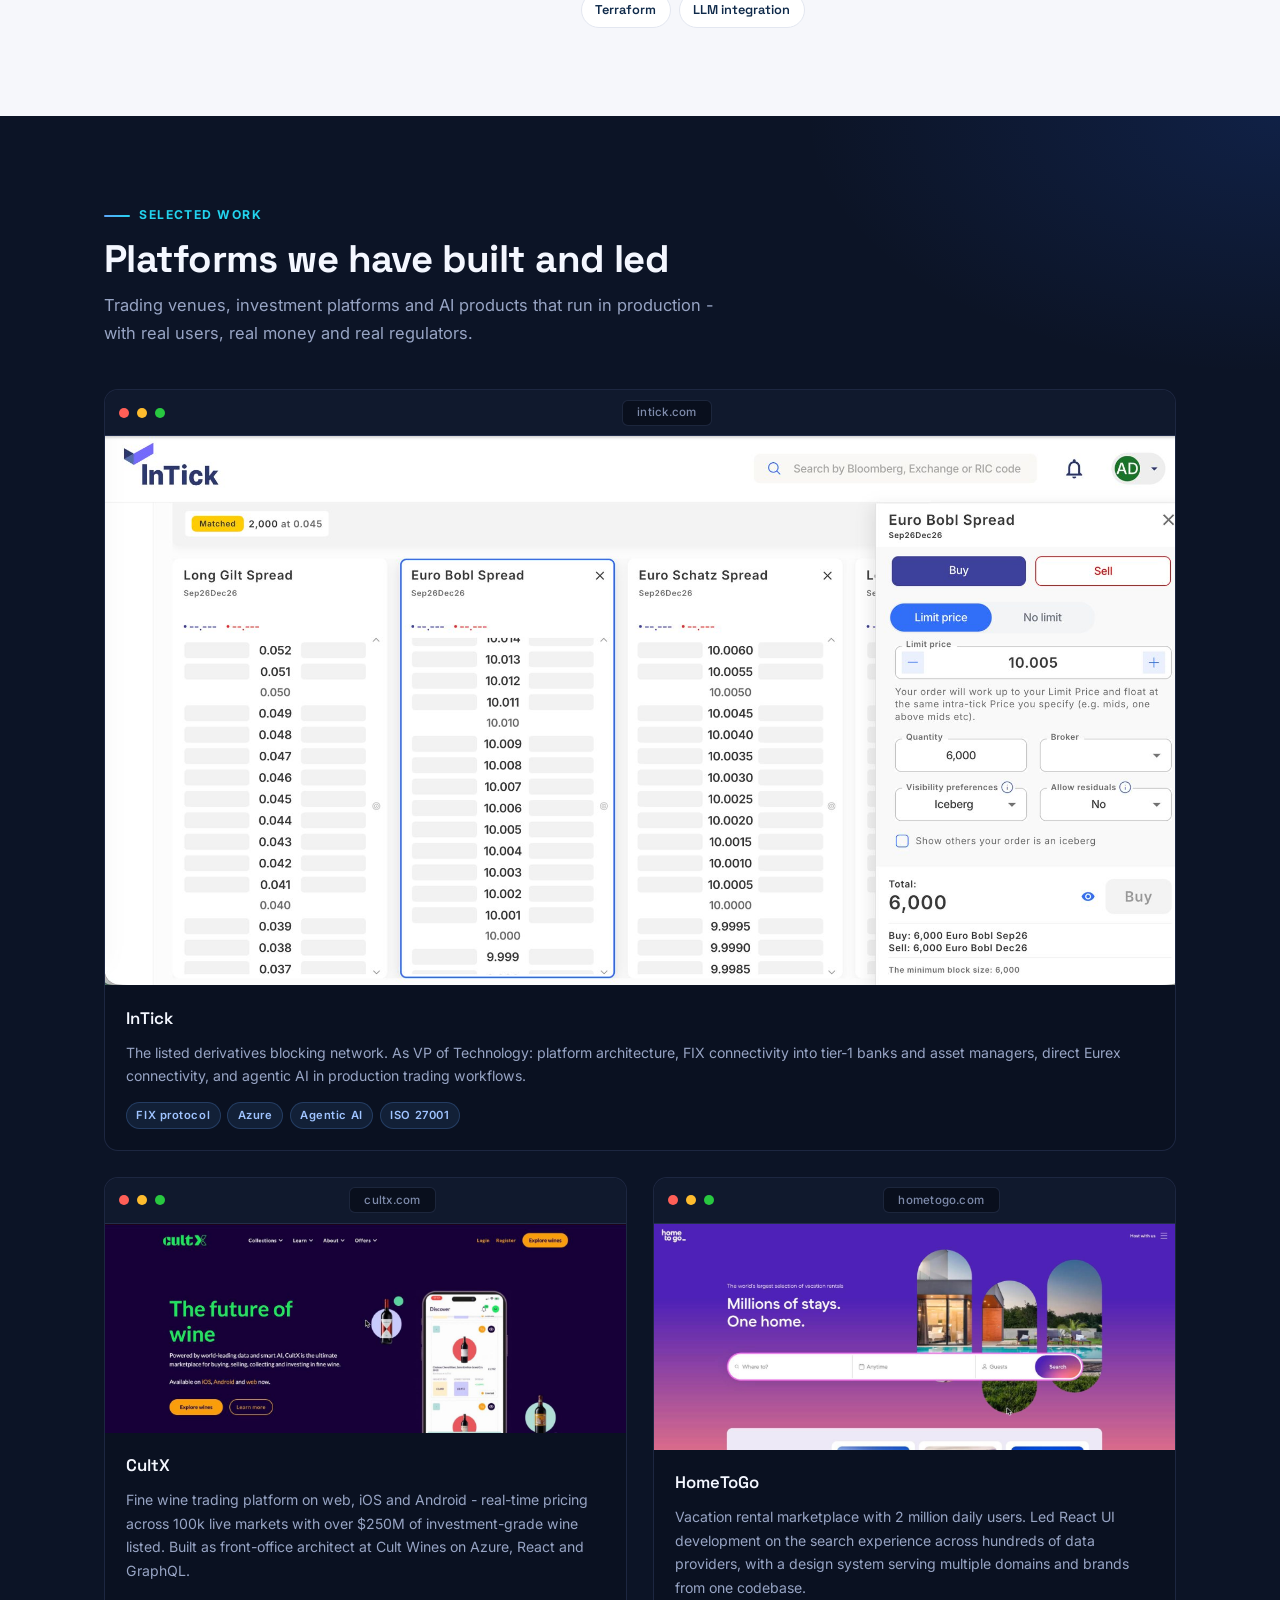
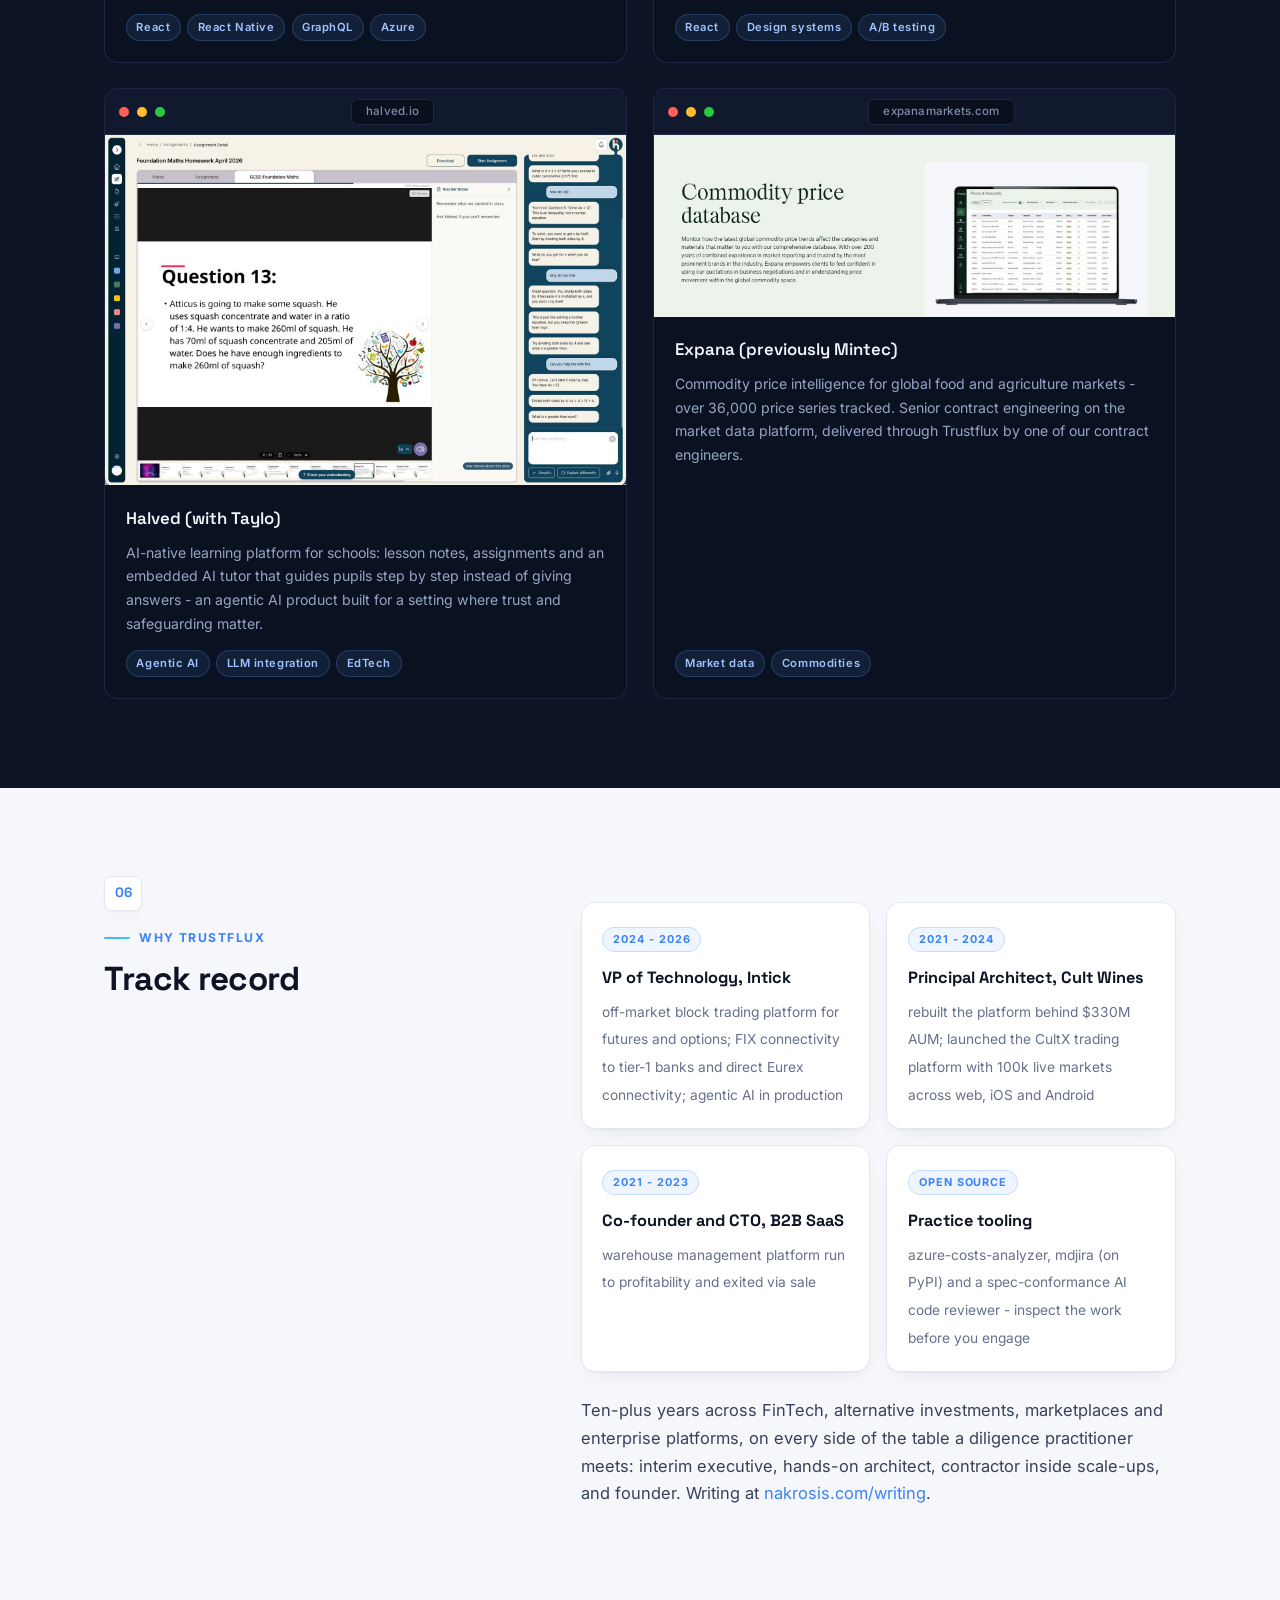
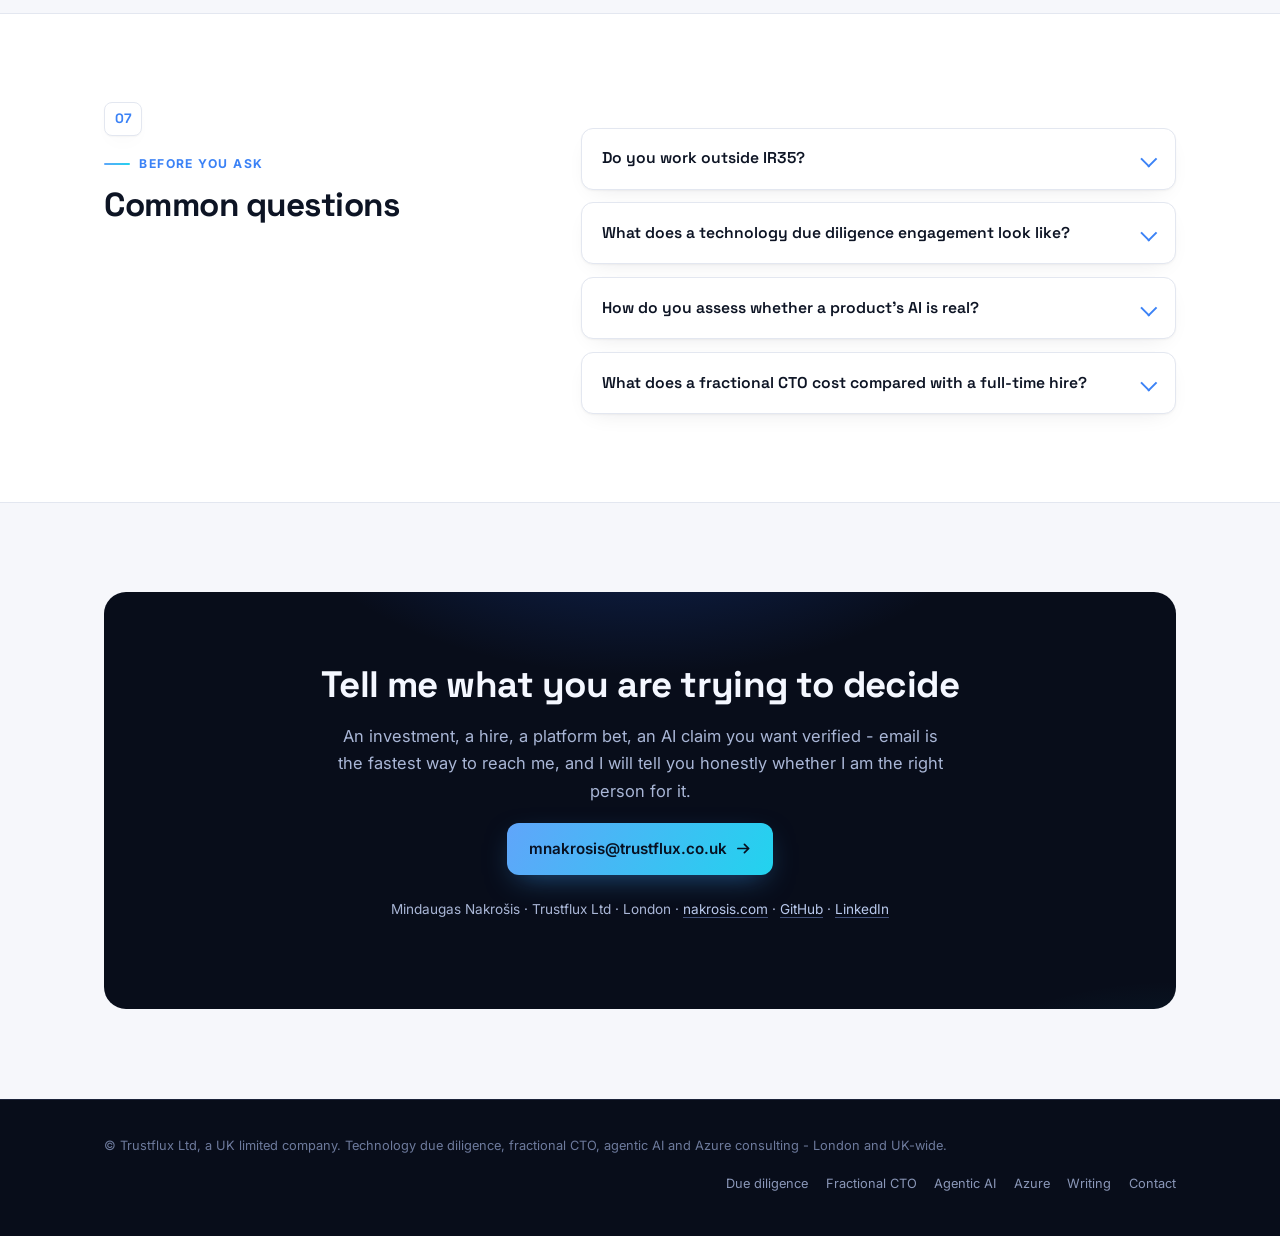
==== commit 74e41a75: "Add og:image, mobile menu, FAQ schema, 404 page and writing cross-link - Generated 1200x630 og:image" ====
--- a/index.html
+++ b/index.html
@@ -16,9 +16,14 @@
 <meta property="og:type" content="website">
 <meta property="og:site_name" content="Trustflux Ltd">
 <meta property="og:locale" content="en_GB">
-<meta name="twitter:card" content="summary">
+<meta property="og:image" content="https://trustflux.co.uk/img/og.jpg">
+<meta property="og:image:width" content="1200">
+<meta property="og:image:height" content="630">
+<meta property="og:image:alt" content="Trustflux Ltd - technology and AI due diligence, fractional CTO and agentic AI for financial services">
+<meta name="twitter:card" content="summary_large_image">
 <meta name="twitter:title" content="Technology &amp; AI Due Diligence, Fractional CTO | Trustflux Ltd">
 <meta name="twitter:description" content="Technology and AI due diligence, fractional CTO engagements, agentic AI in production, and Azure cost review for financial services. London, outside IR35.">
+<meta name="twitter:image" content="https://trustflux.co.uk/img/og.jpg">
 
 <link rel="icon" href="data:image/svg+xml,%3Csvg xmlns='http://www.w3.org/2000/svg' viewBox='0 0 32 32'%3E%3Crect width='32' height='32' rx='6' fill='%230f2a4a'/%3E%3Ctext x='16' y='22' font-family='Helvetica,Arial,sans-serif' font-size='17' font-weight='bold' fill='%23ffffff' text-anchor='middle'%3ET%3C/text%3E%3C/svg%3E">
 
@@ -72,6 +77,34 @@
   ]
 }
 </script>
+<script type="application/ld+json">
+{
+  "@context": "https://schema.org",
+  "@type": "FAQPage",
+  "mainEntity": [
+    {
+      "@type": "Question",
+      "name": "Do you work outside IR35?",
+      "acceptedAnswer": { "@type": "Answer", "text": "Yes. All engagements run business-to-business through Trustflux Ltd, a UK limited company, and are structured for an outside-IR35 determination: defined deliverables, own equipment and methods, no mutuality of obligation." }
+    },
+    {
+      "@type": "Question",
+      "name": "What does a technology due diligence engagement look like?",
+      "acceptedAnswer": { "@type": "Answer", "text": "Typically a short intensive: access to the data room, codebase and key people, then a written report with quantified findings, explicit assumptions and a clear position - price implications, conditions, or reasons to walk. Timelines fit deal windows, usually one to two weeks." }
+    },
+    {
+      "@type": "Question",
+      "name": "How do you assess whether a product's AI is real?",
+      "acceptedAnswer": { "@type": "Answer", "text": "By reading the system, not the pitch: what sits in the model versus the prompt layer, how the product behaves off the demo path, what breaks under adversarial input, the provenance and licensing of training data, and whether the audit trail can support the claims made to customers and regulators." }
+    },
+    {
+      "@type": "Question",
+      "name": "What does a fractional CTO cost compared with a full-time hire?",
+      "acceptedAnswer": { "@type": "Answer", "text": "UK market rates for fractional CTO work generally run from several thousand pounds per month for a light retainer to four-figure day rates for intensive work - typically a fraction of a full-time London CTO package once salary, equity and on-costs are counted. Scope and pricing are agreed per engagement." }
+    }
+  ]
+}
+</script>
 
 <style>
 :root {
@@ -156,7 +189,33 @@
   transition: transform 0.2s, box-shadow 0.2s;
 }
 .nav-cta:hover { color: #0a1122; transform: translateY(-1px); box-shadow: 0 6px 20px -6px rgba(255, 255, 255, 0.4); }
-@media (max-width: 900px) { .site-nav { display: none; } .nav-cta { margin-left: auto; } }
+.skip-link {
+  position: absolute; left: -999px; top: 0; z-index: 100;
+  background: #fff; color: #0a1122; font-weight: 600; padding: 0.6rem 1rem; border-radius: 0 0 8px 0;
+}
+.skip-link:focus { left: 0; }
+.nav-toggle {
+  display: none; margin-left: auto; flex: none;
+  background: none; border: 1px solid var(--dark-border); border-radius: 10px;
+  width: 2.6rem; height: 2.6rem; cursor: pointer; padding: 0;
+  align-items: center; justify-content: center; color: #dbe7ff;
+}
+.nav-toggle svg { display: block; }
+.nav-toggle .icon-close { display: none; }
+@media (max-width: 900px) {
+  .nav-toggle { display: inline-flex; }
+  .site-nav {
+    display: none; position: absolute; top: 100%; left: 0; right: 0;
+    flex-direction: column; gap: 0.15rem; padding: 0.75rem 1.25rem 1.1rem;
+    background: rgba(8, 13, 26, 0.97);
+    -webkit-backdrop-filter: blur(14px); backdrop-filter: blur(14px);
+    border-bottom: 1px solid var(--dark-border);
+  }
+  .site-nav a { padding: 0.65rem 0.7rem; font-size: 0.95rem; border-radius: 8px; }
+  .site-header.menu-open .site-nav { display: flex; }
+  .site-header.menu-open .nav-toggle .icon-open { display: none; }
+  .site-header.menu-open .nav-toggle .icon-close { display: block; }
+}
 
 /* ---------- hero ---------- */
 .hero {
@@ -435,10 +494,16 @@
 </head>
 <body>
 
+<a class="skip-link" href="#main">Skip to content</a>
+
 <header class="site-header" id="top">
   <div class="container nav-row">
     <a class="wordmark" href="#top">TRUST<span>FLUX</span></a>
-    <nav class="site-nav" aria-label="Sections">
+    <button class="nav-toggle" type="button" aria-label="Menu" aria-expanded="false" aria-controls="site-nav">
+      <svg class="icon-open" width="18" height="18" viewBox="0 0 18 18" fill="none" aria-hidden="true"><path d="M2 4.5h14M2 9h14M2 13.5h14" stroke="currentColor" stroke-width="1.8" stroke-linecap="round"/></svg>
+      <svg class="icon-close" width="18" height="18" viewBox="0 0 18 18" fill="none" aria-hidden="true"><path d="m3.5 3.5 11 11m0-11-11 11" stroke="currentColor" stroke-width="1.8" stroke-linecap="round"/></svg>
+    </button>
+    <nav class="site-nav" id="site-nav" aria-label="Sections">
       <a href="#due-diligence">Due diligence</a>
       <a href="#fractional-cto">Fractional CTO</a>
       <a href="#agentic-ai">Agentic AI</a>
@@ -451,7 +516,7 @@
   </div>
 </header>
 
-<main>
+<main id="main">
 
   <div class="hero">
     <div class="container">
@@ -708,6 +773,7 @@
       <a href="#fractional-cto">Fractional CTO</a>
       <a href="#agentic-ai">Agentic AI</a>
       <a href="#azure">Azure</a>
+      <a href="https://nakrosis.com/writing" rel="noopener">Writing</a>
       <a href="#contact">Contact</a>
     </nav>
   </div>
@@ -719,6 +785,18 @@
   var onScroll = function () { header.classList.toggle("scrolled", window.scrollY > 8); };
   addEventListener("scroll", onScroll, { passive: true });
   onScroll();
+
+  var toggle = document.querySelector(".nav-toggle");
+  toggle.addEventListener("click", function () {
+    var open = header.classList.toggle("menu-open");
+    toggle.setAttribute("aria-expanded", open ? "true" : "false");
+  });
+  document.querySelectorAll(".site-nav a").forEach(function (a) {
+    a.addEventListener("click", function () {
+      header.classList.remove("menu-open");
+      toggle.setAttribute("aria-expanded", "false");
+    });
+  });
 
   if ("IntersectionObserver" in window) {
     var io = new IntersectionObserver(function (entries) {
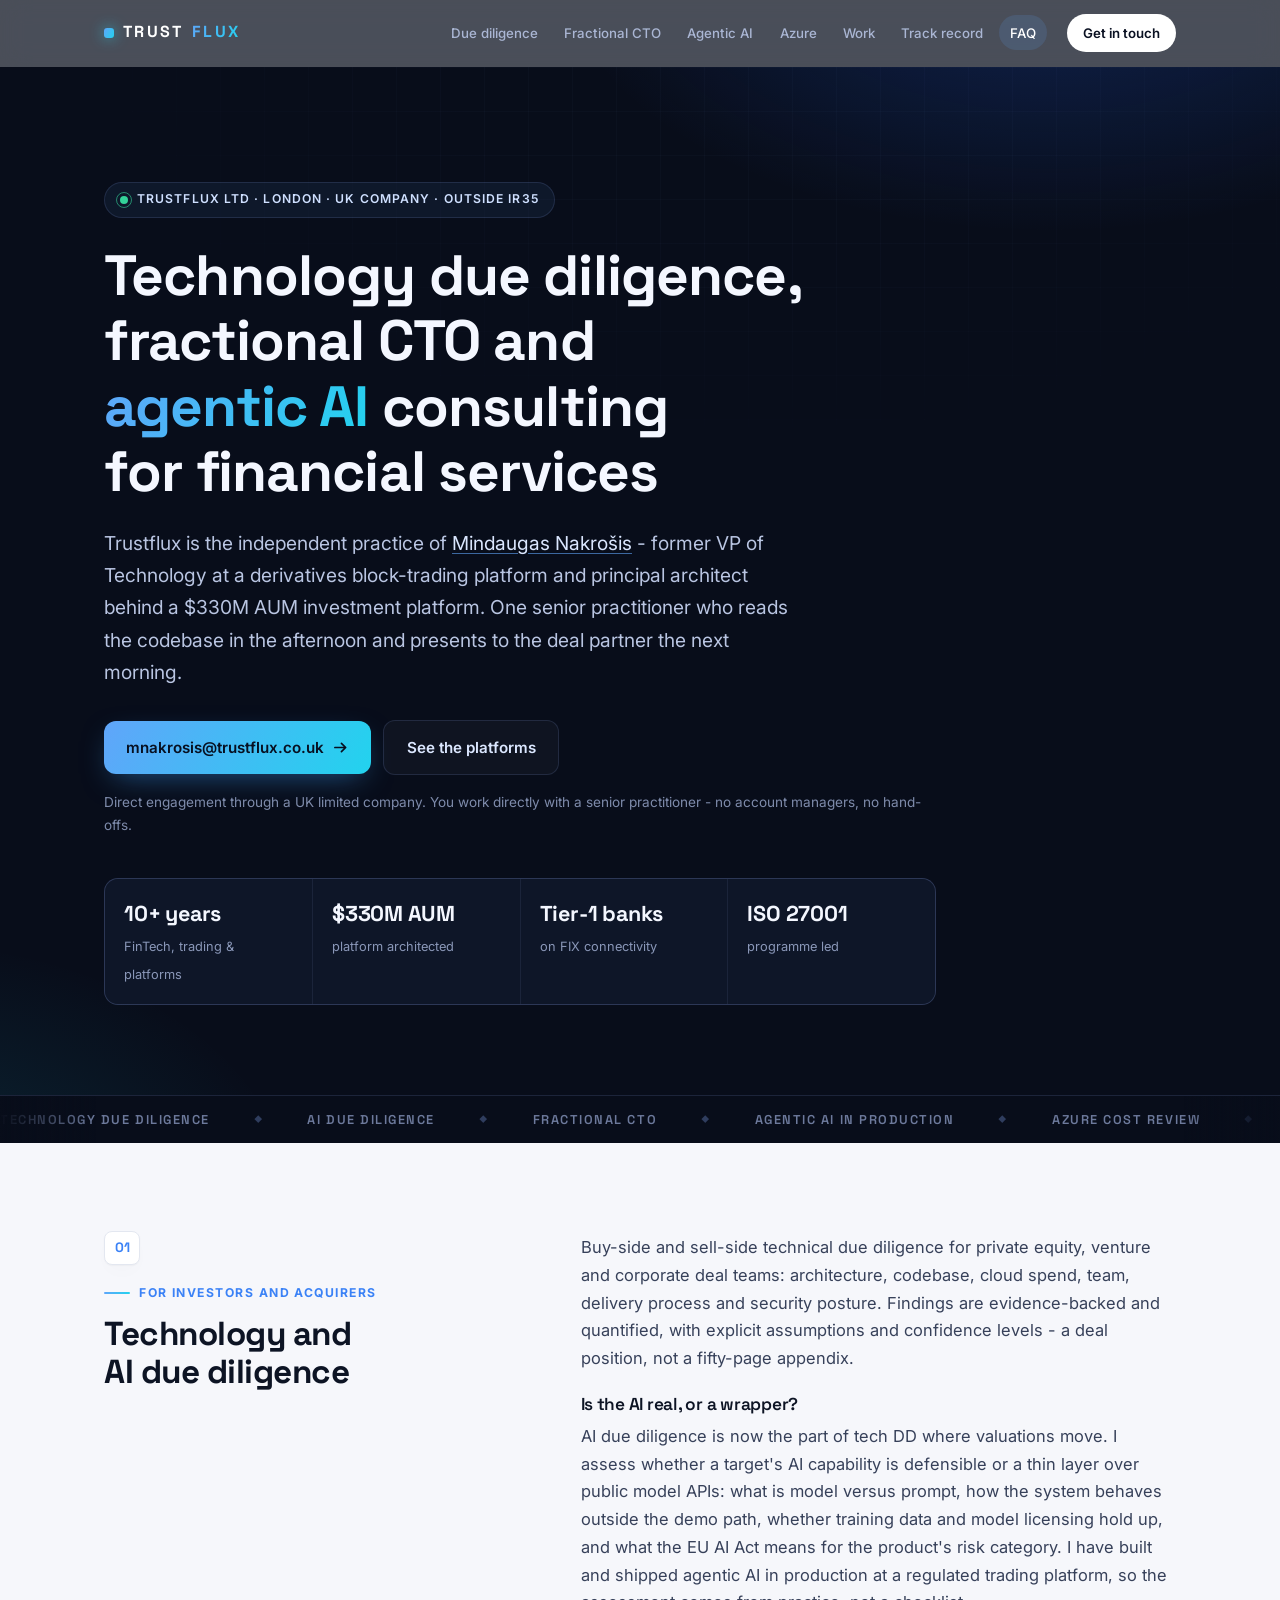
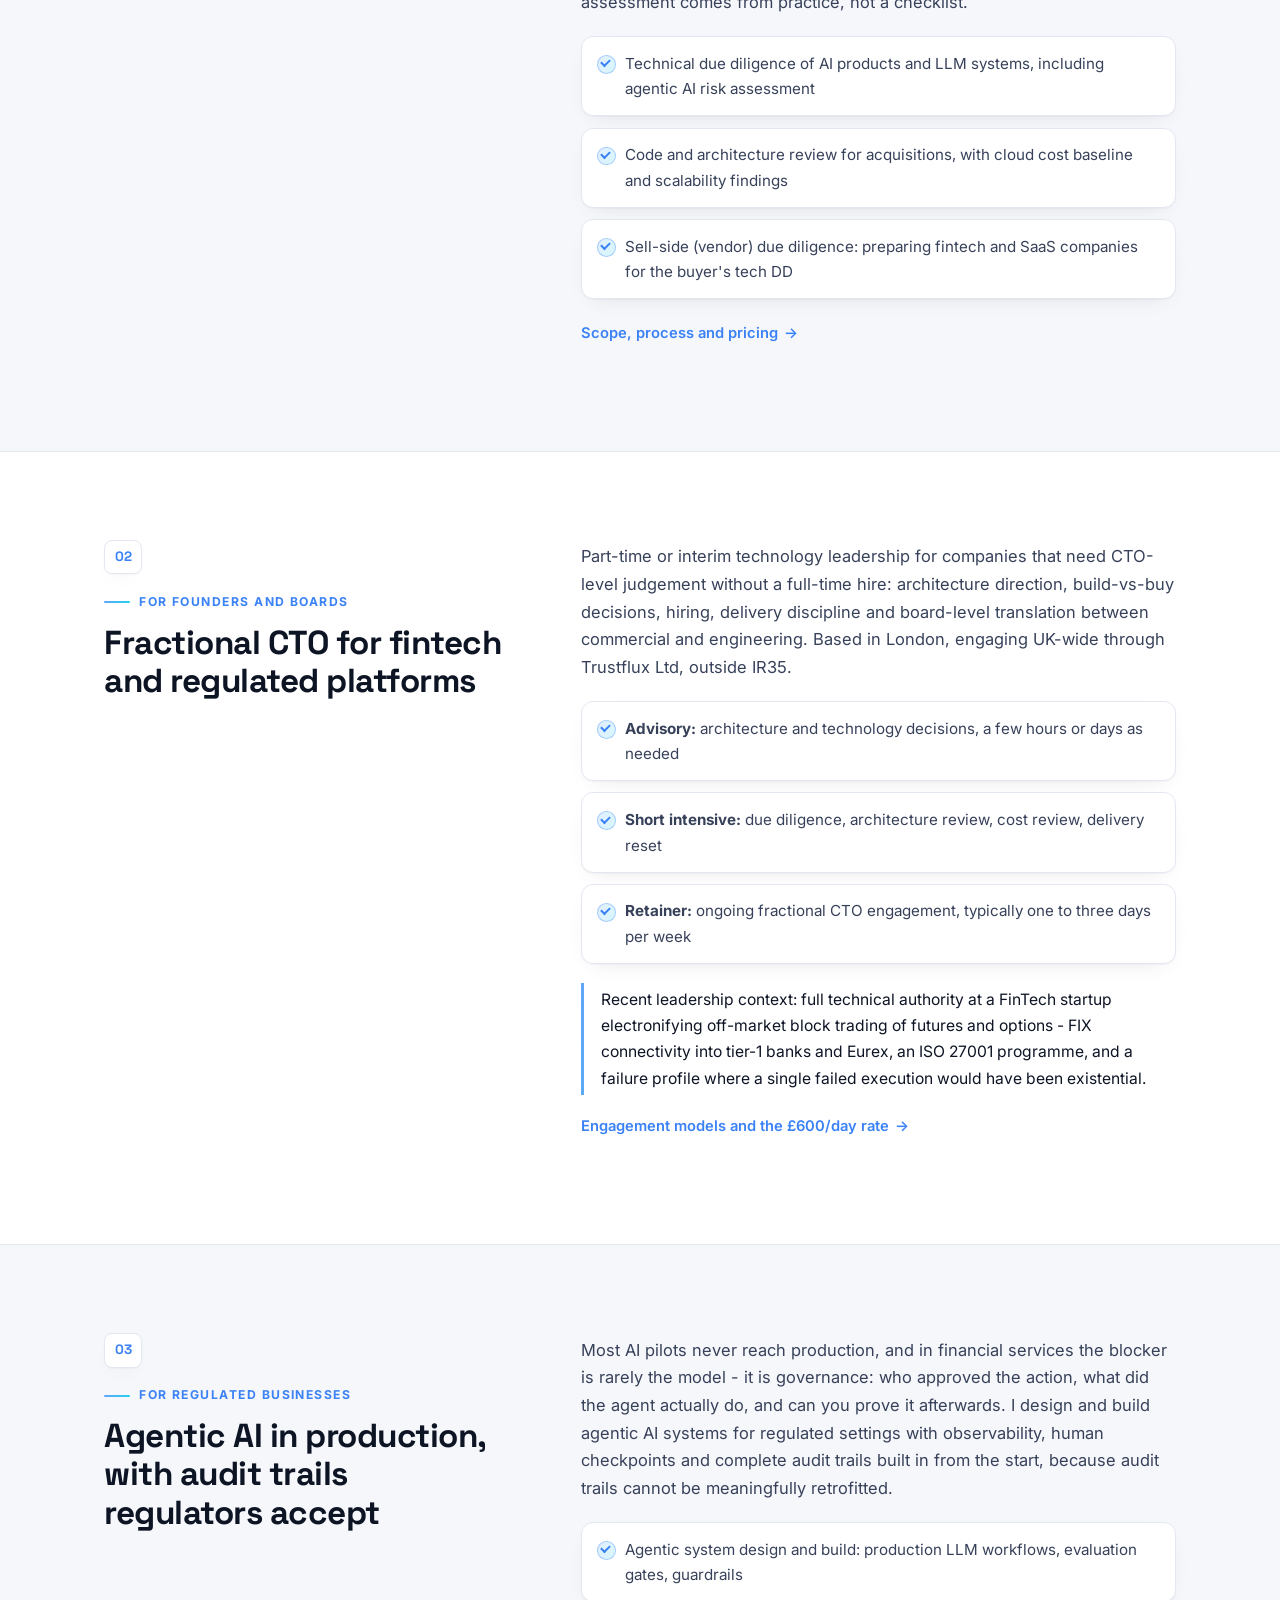
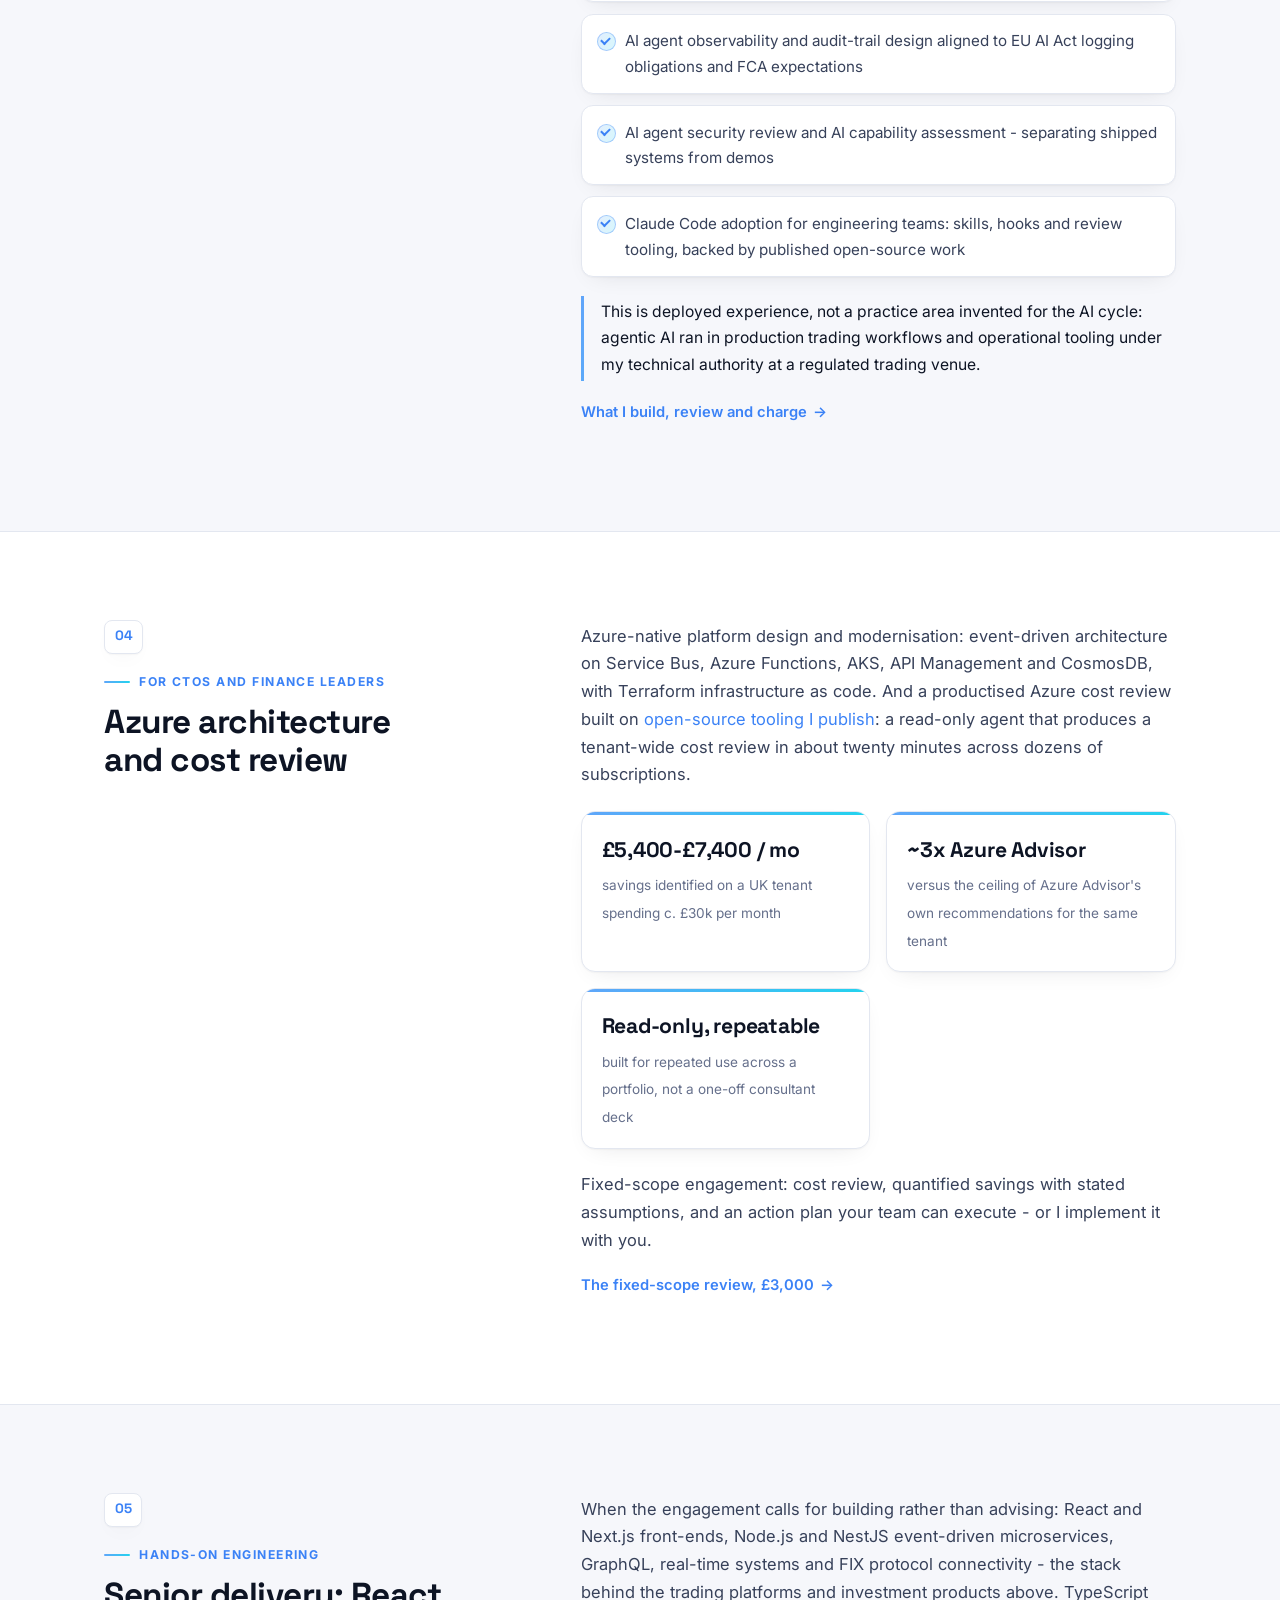
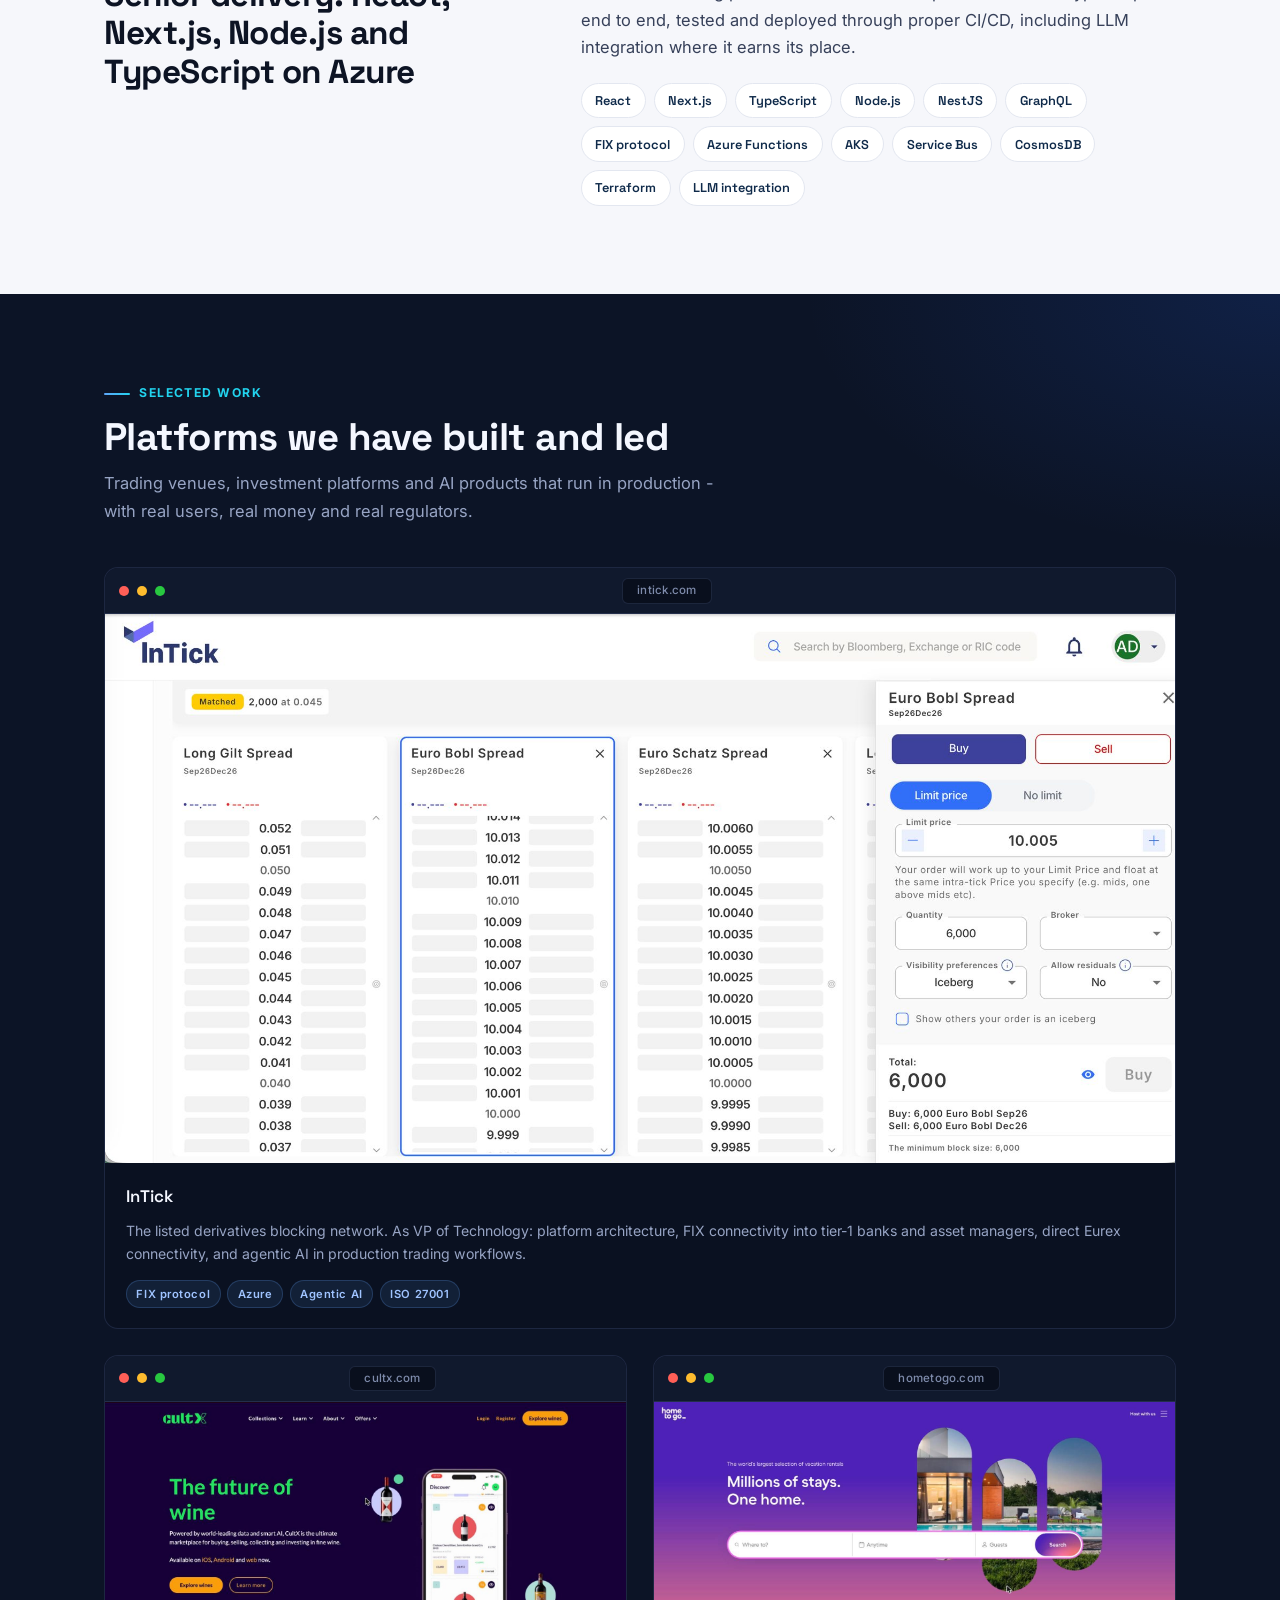
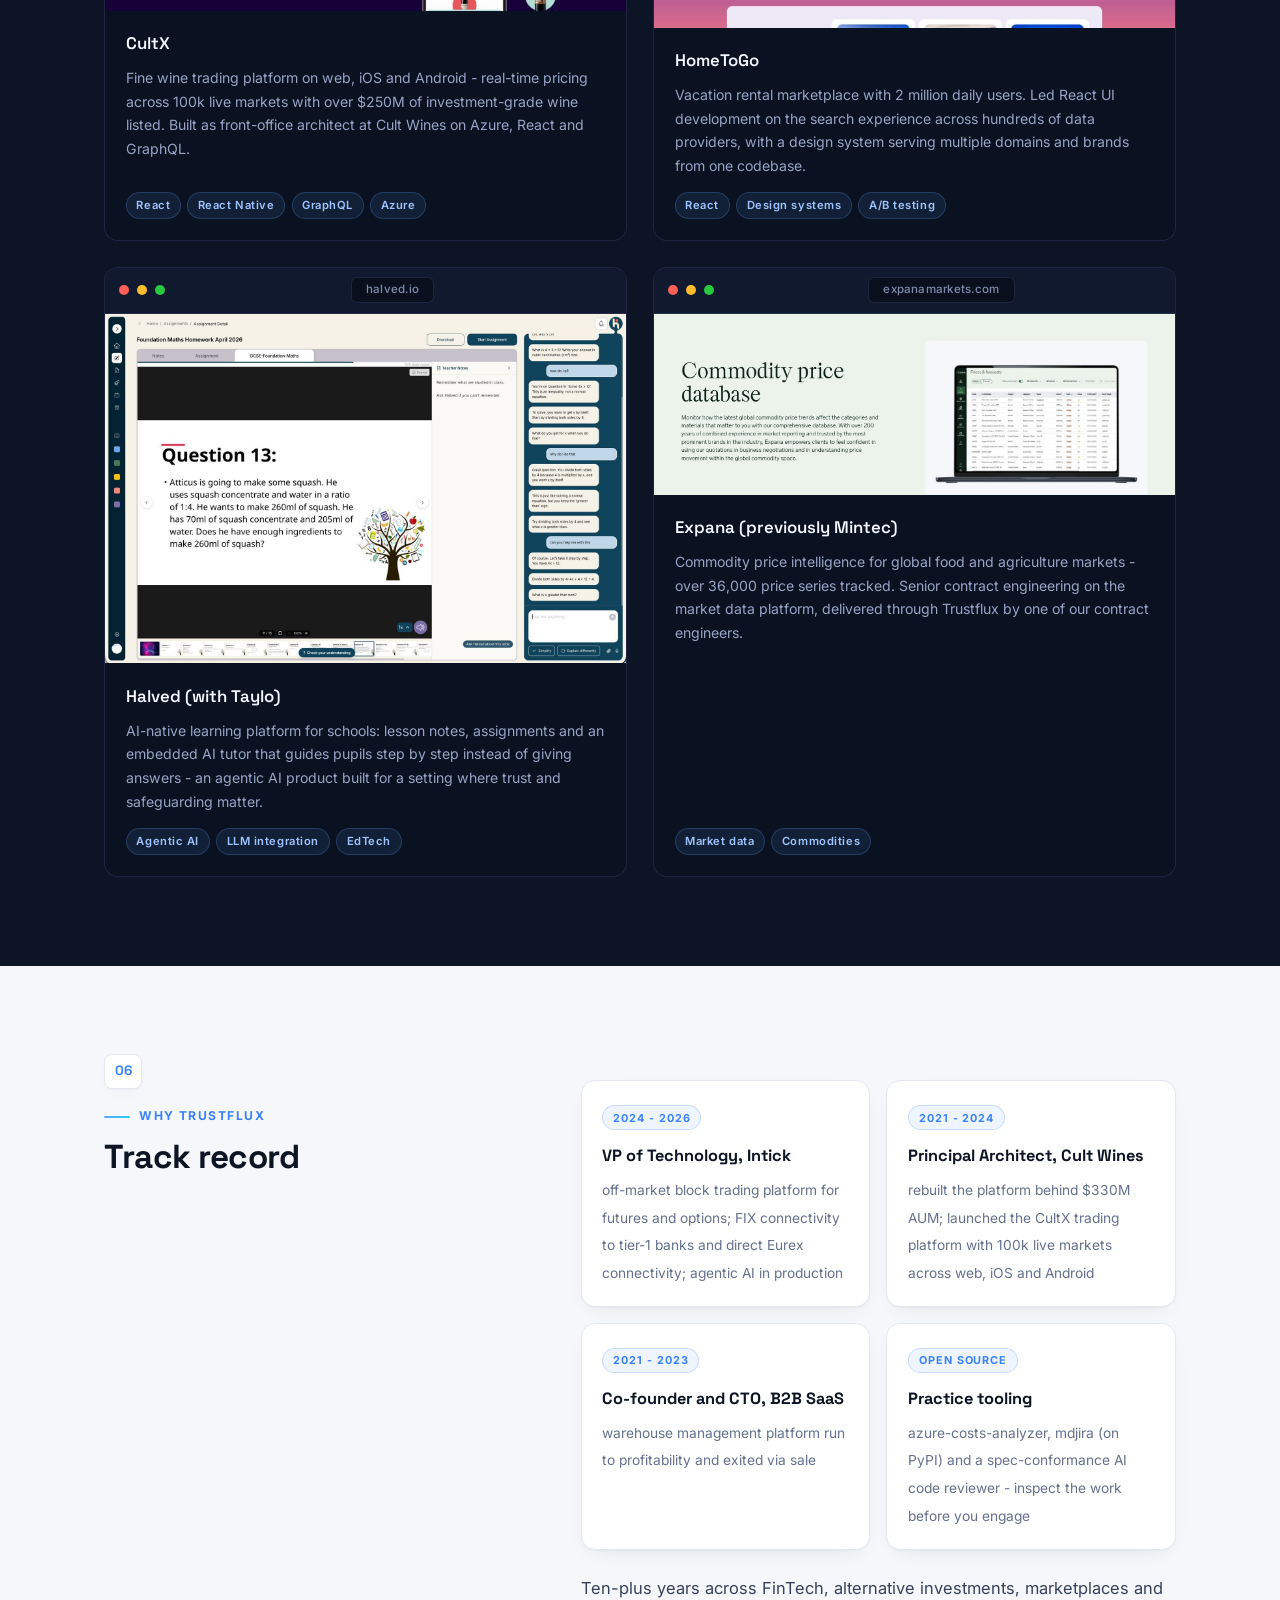
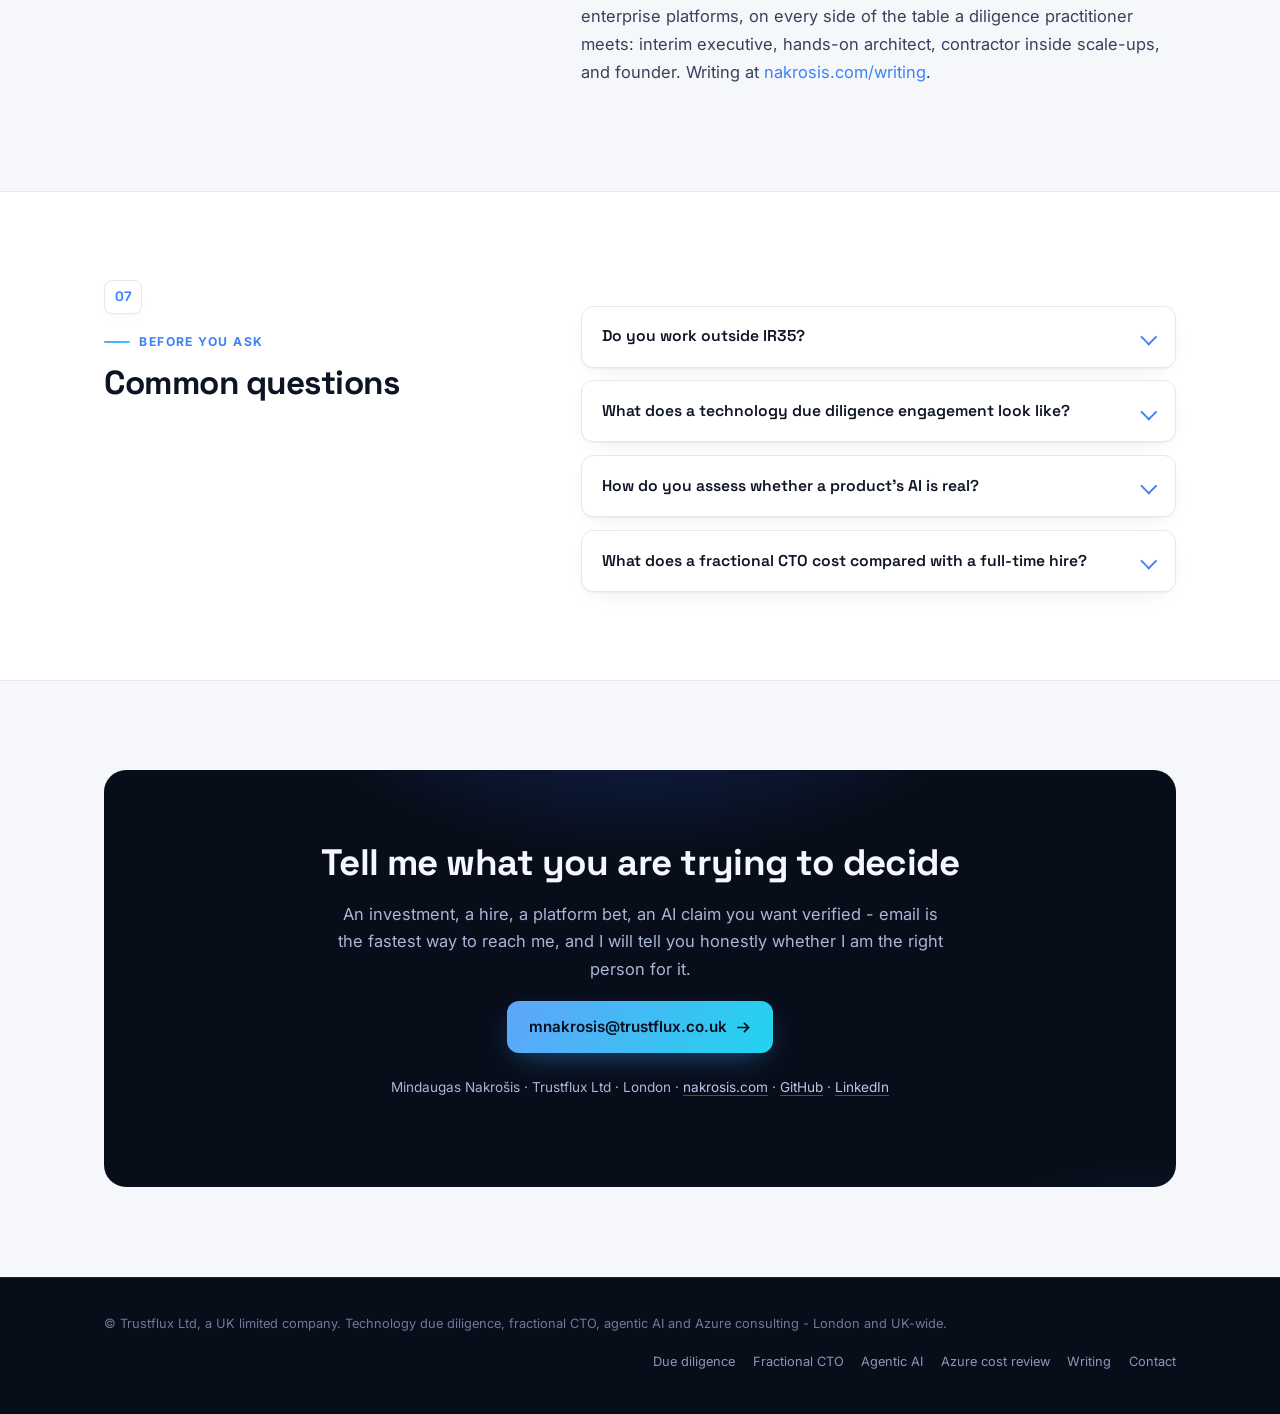
==== commit 4c9ceb45: "Publish pricing and split service pages - Flat £600/day rate published across site and FAQ schema; £" ====
--- a/index.html
+++ b/index.html
@@ -100,397 +100,13 @@
     {
       "@type": "Question",
       "name": "What does a fractional CTO cost compared with a full-time hire?",
-      "acceptedAnswer": { "@type": "Answer", "text": "UK market rates for fractional CTO work generally run from several thousand pounds per month for a light retainer to four-figure day rates for intensive work - typically a fraction of a full-time London CTO package once salary, equity and on-costs are counted. Scope and pricing are agreed per engagement." }
+      "acceptedAnswer": { "@type": "Answer", "text": "The rate is a flat £600 per day across all engagements. A retainer of one to three days per week comes to roughly £2,400 to £7,200 a month - a fraction of a full-time London CTO package once salary, equity and on-costs are counted. UK market guides put fractional CTO day rates at £800 to £2,000, so the rate is deliberately below the band." }
     }
   ]
 }
 </script>
 
-<style>
-:root {
-  --ink: #0d1424;
-  --text: #37415a;
-  --muted: #66708c;
-  --paper: #f6f7fb;
-  --card: #ffffff;
-  --border: #e3e7f0;
-  --navy: #0f2a4a;
-  --dark0: #080d1a;
-  --dark1: #0c1426;
-  --dark-border: rgba(148, 178, 255, 0.14);
-  --dark-text: #aab6d4;
-  --blue: #3b82f6;
-  --cyan: #22d3ee;
-  --grad: linear-gradient(120deg, #60a5fa 0%, #22d3ee 100%);
-  --sans: "Inter", ui-sans-serif, system-ui, -apple-system, "Segoe UI", Roboto, Helvetica, Arial, sans-serif;
-  --display: "Space Grotesk", "Inter", ui-sans-serif, system-ui, sans-serif;
-  --shadow-card: 0 1px 2px rgba(13, 20, 36, 0.04), 0 8px 24px -12px rgba(13, 20, 36, 0.12);
-  --shadow-lift: 0 2px 4px rgba(13, 20, 36, 0.05), 0 24px 48px -16px rgba(13, 20, 36, 0.22);
-  --r: 14px;
-}
-* { box-sizing: border-box; }
-html { -webkit-text-size-adjust: 100%; scroll-behavior: smooth; }
-@media (prefers-reduced-motion: reduce) { html { scroll-behavior: auto; } }
-body {
-  margin: 0;
-  font-family: var(--sans);
-  font-size: 16.5px;
-  line-height: 1.68;
-  color: var(--text);
-  background: var(--paper);
-  -webkit-font-smoothing: antialiased;
-  text-rendering: optimizeLegibility;
-}
-::selection { background: rgba(59, 130, 246, 0.25); }
-a { color: var(--blue); text-decoration: none; }
-a:hover { color: #2563eb; }
-:focus-visible { outline: 2px solid var(--blue); outline-offset: 3px; border-radius: 4px; }
-h1, h2, h3 { font-family: var(--display); color: var(--ink); line-height: 1.15; letter-spacing: -0.015em; margin: 0; }
-p { margin: 0 0 1.05rem; }
-img { max-width: 100%; height: auto; display: block; }
-.container { max-width: 72rem; margin: 0 auto; padding: 0 clamp(1.25rem, 4vw, 2.5rem); }
-section { scroll-margin-top: 5.5rem; }
-
-/* ---------- reveal on scroll ---------- */
-.reveal { opacity: 0; transform: translateY(22px); transition: opacity 0.65s ease, transform 0.65s cubic-bezier(0.2, 0.7, 0.2, 1); }
-.reveal.in { opacity: 1; transform: none; }
-@media (prefers-reduced-motion: reduce) { .reveal { opacity: 1; transform: none; transition: none; } }
-
-/* ---------- header ---------- */
-.site-header {
-  position: sticky; top: 0; z-index: 50;
-  background: rgba(8, 13, 26, 0.72);
-  -webkit-backdrop-filter: saturate(160%) blur(14px);
-  backdrop-filter: saturate(160%) blur(14px);
-  border-bottom: 1px solid transparent;
-  transition: border-color 0.3s ease, background 0.3s ease;
-}
-.site-header.scrolled { border-bottom-color: var(--dark-border); background: rgba(8, 13, 26, 0.88); }
-.nav-row { display: flex; align-items: center; gap: 1.25rem; padding-top: 0.85rem; padding-bottom: 0.85rem; }
-.wordmark {
-  font-family: var(--display); font-weight: 700; letter-spacing: 0.14em; font-size: 1rem;
-  color: #fff; display: inline-flex; align-items: center; gap: 0.55rem;
-}
-.wordmark::before {
-  content: ""; width: 0.65rem; height: 0.65rem; border-radius: 3px;
-  background: var(--grad); box-shadow: 0 0 14px rgba(34, 211, 238, 0.65);
-}
-.wordmark span { background: var(--grad); -webkit-background-clip: text; background-clip: text; color: transparent; }
-.site-nav { display: flex; gap: 0.25rem; margin-left: auto; flex-wrap: wrap; }
-.site-nav a {
-  font-size: 0.83rem; font-weight: 500; color: var(--dark-text);
-  padding: 0.4rem 0.7rem; border-radius: 999px; transition: color 0.2s, background 0.2s;
-}
-.site-nav a:hover { color: #fff; }
-.site-nav a.active { color: #fff; background: rgba(96, 165, 250, 0.14); }
-.nav-cta {
-  font-size: 0.83rem; font-weight: 600; color: #0a1122; background: #fff;
-  padding: 0.5rem 1rem; border-radius: 999px; white-space: nowrap;
-  transition: transform 0.2s, box-shadow 0.2s;
-}
-.nav-cta:hover { color: #0a1122; transform: translateY(-1px); box-shadow: 0 6px 20px -6px rgba(255, 255, 255, 0.4); }
-.skip-link {
-  position: absolute; left: -999px; top: 0; z-index: 100;
-  background: #fff; color: #0a1122; font-weight: 600; padding: 0.6rem 1rem; border-radius: 0 0 8px 0;
-}
-.skip-link:focus { left: 0; }
-.nav-toggle {
-  display: none; margin-left: auto; flex: none;
-  background: none; border: 1px solid var(--dark-border); border-radius: 10px;
-  width: 2.6rem; height: 2.6rem; cursor: pointer; padding: 0;
-  align-items: center; justify-content: center; color: #dbe7ff;
-}
-.nav-toggle svg { display: block; }
-.nav-toggle .icon-close { display: none; }
-@media (max-width: 900px) {
-  .nav-toggle { display: inline-flex; }
-  .site-nav {
-    display: none; position: absolute; top: 100%; left: 0; right: 0;
-    flex-direction: column; gap: 0.15rem; padding: 0.75rem 1.25rem 1.1rem;
-    background: rgba(8, 13, 26, 0.97);
-    -webkit-backdrop-filter: blur(14px); backdrop-filter: blur(14px);
-    border-bottom: 1px solid var(--dark-border);
-  }
-  .site-nav a { padding: 0.65rem 0.7rem; font-size: 0.95rem; border-radius: 8px; }
-  .site-header.menu-open .site-nav { display: flex; }
-  .site-header.menu-open .nav-toggle .icon-open { display: none; }
-  .site-header.menu-open .nav-toggle .icon-close { display: block; }
-}
-
-/* ---------- hero ---------- */
-.hero {
-  position: relative; overflow: hidden;
-  background: var(--dark0); color: var(--dark-text);
-  padding: clamp(4rem, 9vw, 7.5rem) 0 clamp(3.5rem, 7vw, 6rem);
-}
-.hero::before {
-  content: ""; position: absolute; inset: 0; pointer-events: none;
-  background:
-    radial-gradient(52rem 30rem at 82% -12%, rgba(37, 99, 235, 0.28), transparent 60%),
-    radial-gradient(40rem 26rem at -8% 110%, rgba(34, 211, 238, 0.13), transparent 62%);
-}
-.hero::after {
-  content: ""; position: absolute; inset: 0; pointer-events: none; opacity: 0.5;
-  background:
-    linear-gradient(rgba(148, 178, 255, 0.05) 1px, transparent 1px),
-    linear-gradient(90deg, rgba(148, 178, 255, 0.05) 1px, transparent 1px);
-  background-size: 44px 44px;
-  -webkit-mask-image: radial-gradient(60rem 34rem at 60% 0%, #000 30%, transparent 75%);
-  mask-image: radial-gradient(60rem 34rem at 60% 0%, #000 30%, transparent 75%);
-}
-.hero .container { position: relative; z-index: 1; }
-.hero-inner { max-width: 52rem; }
-.eyebrow-chip {
-  display: inline-flex; align-items: center; gap: 0.55rem;
-  font-size: 0.76rem; font-weight: 600; letter-spacing: 0.09em; text-transform: uppercase;
-  color: #cfe0ff; border: 1px solid var(--dark-border); border-radius: 999px;
-  padding: 0.42rem 0.95rem; margin: 0 0 1.6rem;
-  background: rgba(96, 165, 250, 0.07);
-}
-.pulse { position: relative; width: 0.5rem; height: 0.5rem; border-radius: 50%; background: #34d399; }
-.pulse::after {
-  content: ""; position: absolute; inset: -4px; border-radius: 50%;
-  border: 1px solid rgba(52, 211, 153, 0.6); animation: pulse 2.2s ease-out infinite;
-}
-@keyframes pulse { 0% { transform: scale(0.6); opacity: 1; } 100% { transform: scale(1.5); opacity: 0; } }
-@media (prefers-reduced-motion: reduce) { .pulse::after { animation: none; } }
-.hero h1 {
-  color: #f4f7ff; font-size: clamp(2.1rem, 4.6vw, 3.55rem); font-weight: 700;
-  margin: 0 0 1.4rem; text-wrap: balance;
-}
-.grad-text { font-style: normal; background: var(--grad); -webkit-background-clip: text; background-clip: text; color: transparent; }
-.hero .lede { font-size: clamp(1.02rem, 1.5vw, 1.2rem); color: #b9c5e2; max-width: 44rem; margin-bottom: 2rem; }
-.hero .lede a { color: #dbe7ff; text-decoration: underline; text-underline-offset: 3px; text-decoration-color: rgba(96, 165, 250, 0.6); }
-.cta-row { display: flex; flex-wrap: wrap; gap: 0.8rem; align-items: center; margin-bottom: 1rem; }
-.btn {
-  display: inline-flex; align-items: center; gap: 0.55rem;
-  font-weight: 600; font-size: 0.95rem; border-radius: 12px; padding: 0.85rem 1.4rem;
-  transition: transform 0.2s, box-shadow 0.2s, background 0.2s, border-color 0.2s;
-}
-.btn-primary { color: #071021; background: var(--grad); box-shadow: 0 10px 30px -10px rgba(56, 152, 236, 0.55); }
-.btn-primary:hover { color: #071021; transform: translateY(-2px); box-shadow: 0 16px 36px -12px rgba(56, 152, 236, 0.7); }
-.btn-primary svg { transition: transform 0.2s; }
-.btn-primary:hover svg { transform: translateX(3px); }
-.btn-ghost { color: #dbe7ff; border: 1px solid var(--dark-border); background: rgba(255, 255, 255, 0.03); }
-.btn-ghost:hover { color: #fff; border-color: rgba(148, 178, 255, 0.35); transform: translateY(-2px); }
-.cta-note { font-size: 0.85rem; color: #7e8bab; margin: 0 0 2.6rem; }
-.hero-stats {
-  display: grid; grid-template-columns: repeat(auto-fit, minmax(10.5rem, 1fr));
-  gap: 1px; list-style: none; margin: 0; padding: 0;
-  border: 1px solid var(--dark-border); border-radius: var(--r); overflow: hidden;
-  background: var(--dark-border);
-}
-.hero-stats li { background: rgba(12, 20, 38, 0.85); padding: 1.05rem 1.2rem; }
-.hero-stats strong {
-  display: block; font-family: var(--display); font-size: 1.35rem; font-weight: 700;
-  color: #f4f7ff; letter-spacing: -0.01em;
-}
-.hero-stats span { font-size: 0.8rem; color: #8a97b8; }
-
-/* ---------- ticker ---------- */
-.ticker-wrap {
-  border-top: 1px solid var(--dark-border); background: var(--dark0);
-  overflow: hidden; padding: 0.8rem 0; position: relative;
-}
-.ticker-wrap::before, .ticker-wrap::after {
-  content: ""; position: absolute; top: 0; bottom: 0; width: 6rem; z-index: 1; pointer-events: none;
-}
-.ticker-wrap::before { left: 0; background: linear-gradient(90deg, var(--dark0), transparent); }
-.ticker-wrap::after { right: 0; background: linear-gradient(270deg, var(--dark0), transparent); }
-.ticker { display: flex; gap: 2.75rem; width: max-content; margin: 0; padding: 0; animation: ticker 36s linear infinite; }
-.ticker-wrap:hover .ticker { animation-play-state: paused; }
-@media (prefers-reduced-motion: reduce) { .ticker { animation: none; flex-wrap: wrap; width: auto; padding: 0 1.5rem; } }
-@keyframes ticker { to { transform: translateX(-50%); } }
-.ticker li {
-  list-style: none; font-family: var(--display); font-size: 0.8rem; font-weight: 600;
-  letter-spacing: 0.12em; text-transform: uppercase; color: #6d7a9c; white-space: nowrap;
-  display: inline-flex; align-items: center; gap: 2.75rem;
-}
-.ticker li::after { content: "◆"; font-size: 0.5rem; color: #2f3d5e; }
-
-/* ---------- sections ---------- */
-.service { padding: clamp(3.25rem, 7vw, 5.5rem) 0; }
-.service.alt { background: #fff; border-top: 1px solid var(--border); border-bottom: 1px solid var(--border); }
-.service-grid { display: grid; grid-template-columns: minmax(0, 5fr) minmax(0, 7fr); gap: clamp(1.75rem, 4vw, 4rem); align-items: start; }
-@media (max-width: 860px) { .service-grid { grid-template-columns: 1fr; } }
-.service-head { position: sticky; top: 6rem; }
-@media (max-width: 860px) { .service-head { position: static; } }
-.index {
-  font-family: var(--display); font-weight: 700; font-size: 0.85rem;
-  color: var(--blue); border: 1px solid var(--border); background: var(--card);
-  border-radius: 8px; padding: 0.3rem 0.6rem; display: inline-block; margin-bottom: 1.1rem;
-  box-shadow: var(--shadow-card);
-}
-.kicker {
-  font-size: 0.76rem; letter-spacing: 0.12em; text-transform: uppercase;
-  color: var(--blue); margin: 0 0 0.7rem; font-weight: 700;
-  display: flex; align-items: center; gap: 0.6rem;
-}
-.kicker::before { content: ""; width: 1.6rem; height: 2px; border-radius: 2px; background: var(--grad); }
-.service h2 { font-size: clamp(1.55rem, 2.6vw, 2.15rem); font-weight: 700; margin-bottom: 1rem; text-wrap: balance; }
-.service h3 { font-size: 1.08rem; font-weight: 600; margin: 1.4rem 0 0.5rem; }
-.service-body > p:first-child { margin-top: 0.2rem; }
-
-.checklist { list-style: none; margin: 1.2rem 0; padding: 0; display: grid; gap: 0.7rem; }
-.checklist li {
-  position: relative; padding: 0.85rem 1rem 0.85rem 2.7rem;
-  background: var(--card); border: 1px solid var(--border); border-radius: 12px;
-  box-shadow: var(--shadow-card); font-size: 0.95rem;
-  transition: transform 0.2s, box-shadow 0.2s, border-color 0.2s;
-}
-.checklist li:hover { transform: translateX(4px); border-color: #c9d6f2; }
-.checklist li::before {
-  content: ""; position: absolute; left: 0.95rem; top: 1.12rem; width: 1.05rem; height: 1.05rem;
-  border-radius: 50%; background: linear-gradient(120deg, rgba(96,165,250,0.18), rgba(34,211,238,0.18));
-  border: 1px solid rgba(59, 130, 246, 0.35);
-}
-.checklist li::after {
-  content: ""; position: absolute; left: 1.24rem; top: 1.38rem; width: 0.42rem; height: 0.24rem;
-  border-left: 2px solid var(--blue); border-bottom: 2px solid var(--blue); transform: rotate(-45deg);
-}
-.pull {
-  border-left: 3px solid; border-image: var(--grad) 1;
-  padding: 0.2rem 0 0.2rem 1.1rem; color: var(--ink); font-size: 0.98rem;
-}
-
-/* ---------- stat facts ---------- */
-.facts { display: grid; grid-template-columns: repeat(auto-fit, minmax(13rem, 1fr)); gap: 1rem; margin: 1.4rem 0; padding: 0; list-style: none; }
-.facts li {
-  position: relative; background: var(--card); border: 1px solid var(--border);
-  border-radius: var(--r); padding: 1.2rem 1.25rem 1.05rem; margin: 0; overflow: hidden;
-  box-shadow: var(--shadow-card); transition: transform 0.25s, box-shadow 0.25s;
-}
-.facts li:hover { transform: translateY(-4px); box-shadow: var(--shadow-lift); }
-.facts li::before { content: ""; position: absolute; top: 0; left: 0; right: 0; height: 3px; background: var(--grad); }
-.facts strong {
-  display: block; font-family: var(--display); font-size: 1.32rem; font-weight: 700;
-  color: var(--ink); letter-spacing: -0.01em; margin-bottom: 0.25rem;
-}
-.facts span { font-size: 0.85rem; color: var(--muted); }
-
-/* ---------- stack chips ---------- */
-.stack-chips { display: flex; flex-wrap: wrap; gap: 0.5rem; margin: 1.3rem 0 0; padding: 0; list-style: none; }
-.stack-chips li {
-  font-family: var(--display); font-size: 0.8rem; font-weight: 600; color: var(--navy);
-  background: var(--card); border: 1px solid var(--border); border-radius: 999px;
-  padding: 0.38rem 0.85rem; transition: transform 0.2s, border-color 0.2s, color 0.2s;
-}
-.stack-chips li:hover { transform: translateY(-2px); border-color: var(--blue); color: var(--blue); }
-
-/* ---------- work ---------- */
-.work { padding: clamp(3.5rem, 7vw, 6rem) 0; background: var(--dark1); color: var(--dark-text); position: relative; overflow: hidden; }
-.work::before {
-  content: ""; position: absolute; inset: 0; pointer-events: none;
-  background: radial-gradient(48rem 26rem at 100% 0%, rgba(37, 99, 235, 0.16), transparent 62%);
-}
-.work .container { position: relative; }
-.work .kicker { color: var(--cyan); }
-.work h2 { color: #f4f7ff; font-size: clamp(1.7rem, 3vw, 2.4rem); margin-bottom: 0.7rem; }
-.work-intro { max-width: 40rem; color: #97a4c4; margin-bottom: 2.6rem; }
-.work-grid { display: grid; grid-template-columns: repeat(2, minmax(0, 1fr)); gap: 1.6rem; }
-@media (max-width: 900px) { .work-grid { grid-template-columns: 1fr; } }
-.work-card {
-  margin: 0; display: flex; flex-direction: column;
-  background: rgba(10, 17, 33, 0.75); border: 1px solid var(--dark-border);
-  border-radius: var(--r); overflow: hidden;
-  transition: transform 0.3s cubic-bezier(0.2, 0.7, 0.2, 1), border-color 0.3s, box-shadow 0.3s;
-}
-.work-card:hover { transform: translateY(-6px); border-color: rgba(148, 178, 255, 0.32); box-shadow: 0 30px 60px -24px rgba(3, 8, 20, 0.9); }
-.work-card.wide { grid-column: 1 / -1; }
-.browser-bar {
-  display: flex; align-items: center; gap: 0.5rem;
-  padding: 0.6rem 0.9rem; border-bottom: 1px solid var(--dark-border);
-  background: rgba(17, 26, 47, 0.9);
-}
-.browser-bar i { width: 0.62rem; height: 0.62rem; border-radius: 50%; display: inline-block; }
-.browser-bar i:nth-child(1) { background: #ff5f57; }
-.browser-bar i:nth-child(2) { background: #febc2e; }
-.browser-bar i:nth-child(3) { background: #28c840; }
-.browser-bar b {
-  margin: 0 auto; font-weight: 500; font-size: 0.72rem; color: #7e8bab;
-  background: rgba(8, 13, 26, 0.8); border: 1px solid var(--dark-border);
-  border-radius: 6px; padding: 0.14rem 0.9rem; letter-spacing: 0.02em;
-}
-.shot { overflow: hidden; position: relative; }
-.shot img { width: 100%; transition: transform 0.55s cubic-bezier(0.2, 0.7, 0.2, 1); }
-.work-card:hover .shot img { transform: scale(1.025); }
-.work-card figcaption { padding: 1.15rem 1.3rem 1.3rem; display: flex; flex-direction: column; gap: 0.55rem; flex: 1; }
-.work-card figcaption strong { font-family: var(--display); font-size: 1.05rem; color: #f4f7ff; font-weight: 600; }
-.work-card figcaption strong a { color: #f4f7ff; }
-.work-card figcaption strong a:hover { color: var(--cyan); }
-.work-card figcaption p { font-size: 0.88rem; color: #97a4c4; margin: 0; flex: 1; }
-.tags { display: flex; flex-wrap: wrap; gap: 0.4rem; margin-top: 0.35rem; }
-.tags span {
-  font-size: 0.7rem; font-weight: 600; letter-spacing: 0.05em;
-  color: #9fc3ff; background: rgba(96, 165, 250, 0.1);
-  border: 1px solid rgba(96, 165, 250, 0.22); border-radius: 999px; padding: 0.2rem 0.6rem;
-}
-
-/* ---------- track record ---------- */
-.record-grid { display: grid; grid-template-columns: repeat(auto-fit, minmax(15rem, 1fr)); gap: 1rem; margin: 1.6rem 0; }
-.record-card {
-  position: relative; background: var(--card); border: 1px solid var(--border);
-  border-radius: var(--r); padding: 1.35rem 1.3rem 1.2rem;
-  box-shadow: var(--shadow-card); transition: transform 0.25s, box-shadow 0.25s;
-}
-.record-card:hover { transform: translateY(-4px); box-shadow: var(--shadow-lift); }
-.record-card strong { display: block; font-family: var(--display); font-size: 1.02rem; color: var(--ink); margin-bottom: 0.4rem; }
-.record-card span { font-size: 0.86rem; color: var(--muted); }
-.record-card em {
-  font-style: normal; display: inline-block; font-size: 0.68rem; font-weight: 700;
-  letter-spacing: 0.09em; text-transform: uppercase; color: var(--blue);
-  background: rgba(59, 130, 246, 0.08); border: 1px solid rgba(59, 130, 246, 0.22);
-  border-radius: 999px; padding: 0.14rem 0.6rem; margin-bottom: 0.75rem;
-}
-
-/* ---------- faq ---------- */
-.faq-list { display: grid; gap: 0.8rem; margin-top: 1.6rem; }
-.faq-item {
-  background: var(--card); border: 1px solid var(--border); border-radius: 12px;
-  box-shadow: var(--shadow-card); overflow: hidden; transition: border-color 0.2s;
-}
-.faq-item[open] { border-color: #c9d6f2; }
-.faq-item summary {
-  cursor: pointer; list-style: none; display: flex; align-items: center; gap: 1rem;
-  padding: 1.05rem 1.25rem; font-family: var(--display); font-weight: 600; font-size: 0.98rem; color: var(--ink);
-}
-.faq-item summary::-webkit-details-marker { display: none; }
-.faq-item summary::after {
-  content: ""; margin-left: auto; flex: none; width: 0.6rem; height: 0.6rem;
-  border-right: 2px solid var(--blue); border-bottom: 2px solid var(--blue);
-  transform: rotate(45deg); transition: transform 0.25s;
-}
-.faq-item[open] summary::after { transform: rotate(225deg); }
-.faq-item p { padding: 0 1.25rem 1.15rem; margin: 0; font-size: 0.92rem; color: var(--muted); }
-
-/* ---------- contact ---------- */
-.contact-band { padding: clamp(3.5rem, 7vw, 6rem) 0; }
-.contact-panel {
-  position: relative; overflow: hidden; text-align: center;
-  background: var(--dark0); color: var(--dark-text);
-  border-radius: calc(var(--r) + 8px); padding: clamp(2.5rem, 6vw, 4.5rem) clamp(1.5rem, 5vw, 4rem);
-}
-.contact-panel::before {
-  content: ""; position: absolute; inset: 0; pointer-events: none;
-  background:
-    radial-gradient(36rem 20rem at 50% -30%, rgba(37, 99, 235, 0.35), transparent 65%),
-    radial-gradient(28rem 16rem at 100% 130%, rgba(34, 211, 238, 0.15), transparent 60%);
-}
-.contact-panel > * { position: relative; }
-.contact-panel h2 { color: #f4f7ff; font-size: clamp(1.6rem, 3vw, 2.3rem); margin-bottom: 1rem; }
-.contact-panel p { max-width: 38rem; margin-left: auto; margin-right: auto; color: #a9b6d6; }
-.contact-links { margin-top: 1.4rem; font-size: 0.85rem; color: #7e8bab; }
-.contact-links a { color: #b9c9ec; text-decoration: underline; text-underline-offset: 3px; text-decoration-color: rgba(148, 178, 255, 0.4); }
-.contact-links a:hover { color: #fff; }
-
-/* ---------- footer ---------- */
-.site-footer { background: var(--dark0); border-top: 1px solid var(--dark-border); padding: 2.2rem 0 2.6rem; }
-.footer-row { display: flex; flex-wrap: wrap; align-items: center; gap: 1rem 2rem; }
-.site-footer p { margin: 0; font-size: 0.8rem; color: #6d7a9c; }
-.footer-nav { display: flex; gap: 1.1rem; margin-left: auto; flex-wrap: wrap; }
-.footer-nav a { font-size: 0.8rem; color: #8a97b8; }
-.footer-nav a:hover { color: #fff; }
-</style>
+<link rel="stylesheet" href="/styles.css">
 </head>
 <body>
 
@@ -564,6 +180,7 @@
           <li>Code and architecture review for acquisitions, with cloud cost baseline and scalability findings</li>
           <li>Sell-side (vendor) due diligence: preparing fintech and SaaS companies for the buyer's tech DD</li>
         </ul>
+        <p><a class="more-link" href="/technology-due-diligence">Scope, process and pricing</a></p>
       </div>
     </div>
   </section>
@@ -583,6 +200,7 @@
           <li><strong>Retainer:</strong> ongoing fractional CTO engagement, typically one to three days per week</li>
         </ul>
         <p class="pull">Recent leadership context: full technical authority at a FinTech startup electronifying off-market block trading of futures and options - FIX connectivity into tier-1 banks and Eurex, an ISO 27001 programme, and a failure profile where a single failed execution would have been existential.</p>
+        <p><a class="more-link" href="/fractional-cto-london">Engagement models and the £600/day rate</a></p>
       </div>
     </div>
   </section>
@@ -603,6 +221,7 @@
           <li>Claude Code adoption for engineering teams: skills, hooks and review tooling, backed by published open-source work</li>
         </ul>
         <p class="pull">This is deployed experience, not a practice area invented for the AI cycle: agentic AI ran in production trading workflows and operational tooling under my technical authority at a regulated trading venue.</p>
+        <p><a class="more-link" href="/agentic-ai">What I build, review and charge</a></p>
       </div>
     </div>
   </section>
@@ -622,6 +241,7 @@
           <li><strong>Read-only, repeatable</strong><span>built for repeated use across a portfolio, not a one-off consultant deck</span></li>
         </ul>
         <p>Fixed-scope engagement: cost review, quantified savings with stated assumptions, and an action plan your team can execute - or I implement it with you.</p>
+        <p><a class="more-link" href="/azure-cost-review">The fixed-scope review, £3,000</a></p>
       </div>
     </div>
   </section>
@@ -741,7 +361,7 @@
           </details>
           <details class="faq-item">
             <summary>What does a fractional CTO cost compared with a full-time hire?</summary>
-            <p>UK market rates for fractional CTO work generally run from several thousand pounds per month for a light retainer to four-figure day rates for intensive work - typically a fraction of a full-time London CTO package once salary, equity and on-costs are counted. Scope and pricing are agreed per engagement; get in touch for specifics.</p>
+            <p>The rate is a flat £600 per day across all engagements - published, with no blended rates. A retainer of one to three days per week comes to roughly £2,400 to £7,200 a month, against a full-time London CTO package that commonly clears £250k all-in. UK market guides put fractional CTO day rates at £800 to £2,000, so this sits deliberately below the band. Full details on the <a href="/fractional-cto-london">fractional CTO page</a>.</p>
           </details>
         </div>
       </div>
@@ -769,61 +389,17 @@
   <div class="container footer-row">
     <p>© Trustflux Ltd, a UK limited company. Technology due diligence, fractional CTO, agentic AI and Azure consulting - London and UK-wide.</p>
     <nav class="footer-nav" aria-label="Footer">
-      <a href="#due-diligence">Due diligence</a>
-      <a href="#fractional-cto">Fractional CTO</a>
-      <a href="#agentic-ai">Agentic AI</a>
-      <a href="#azure">Azure</a>
+      <a href="/technology-due-diligence">Due diligence</a>
+      <a href="/fractional-cto-london">Fractional CTO</a>
+      <a href="/agentic-ai">Agentic AI</a>
+      <a href="/azure-cost-review">Azure cost review</a>
       <a href="https://nakrosis.com/writing" rel="noopener">Writing</a>
       <a href="#contact">Contact</a>
     </nav>
   </div>
 </footer>
 
-<script>
-(function () {
-  var header = document.querySelector(".site-header");
-  var onScroll = function () { header.classList.toggle("scrolled", window.scrollY > 8); };
-  addEventListener("scroll", onScroll, { passive: true });
-  onScroll();
-
-  var toggle = document.querySelector(".nav-toggle");
-  toggle.addEventListener("click", function () {
-    var open = header.classList.toggle("menu-open");
-    toggle.setAttribute("aria-expanded", open ? "true" : "false");
-  });
-  document.querySelectorAll(".site-nav a").forEach(function (a) {
-    a.addEventListener("click", function () {
-      header.classList.remove("menu-open");
-      toggle.setAttribute("aria-expanded", "false");
-    });
-  });
-
-  if ("IntersectionObserver" in window) {
-    var io = new IntersectionObserver(function (entries) {
-      entries.forEach(function (e) {
-        if (e.isIntersecting) { e.target.classList.add("in"); io.unobserve(e.target); }
-      });
-    }, { rootMargin: "0px 0px -8% 0px", threshold: 0.08 });
-    document.querySelectorAll(".reveal").forEach(function (el) { io.observe(el); });
-
-    var links = Array.prototype.slice.call(document.querySelectorAll(".site-nav a"));
-    var spy = new IntersectionObserver(function (entries) {
-      entries.forEach(function (e) {
-        if (!e.isIntersecting) return;
-        links.forEach(function (a) {
-          a.classList.toggle("active", a.getAttribute("href") === "#" + e.target.id);
-        });
-      });
-    }, { rootMargin: "-40% 0px -55% 0px" });
-    links.forEach(function (a) {
-      var t = document.querySelector(a.getAttribute("href"));
-      if (t) spy.observe(t);
-    });
-  } else {
-    document.querySelectorAll(".reveal").forEach(function (el) { el.classList.add("in"); });
-  }
-})();
-</script>
+<script src="/site.js" defer></script>
 
 </body>
 </html>
--- a/styles.css
+++ b/styles.css
@@ -0,0 +1,454 @@
+:root {
+  --ink: #0d1424;
+  --text: #37415a;
+  --muted: #66708c;
+  --paper: #f6f7fb;
+  --card: #ffffff;
+  --border: #e3e7f0;
+  --navy: #0f2a4a;
+  --dark0: #080d1a;
+  --dark1: #0c1426;
+  --dark-border: rgba(148, 178, 255, 0.14);
+  --dark-text: #aab6d4;
+  --blue: #3b82f6;
+  --cyan: #22d3ee;
+  --grad: linear-gradient(120deg, #60a5fa 0%, #22d3ee 100%);
+  --sans: "Inter", ui-sans-serif, system-ui, -apple-system, "Segoe UI", Roboto, Helvetica, Arial, sans-serif;
+  --display: "Space Grotesk", "Inter", ui-sans-serif, system-ui, sans-serif;
+  --shadow-card: 0 1px 2px rgba(13, 20, 36, 0.04), 0 8px 24px -12px rgba(13, 20, 36, 0.12);
+  --shadow-lift: 0 2px 4px rgba(13, 20, 36, 0.05), 0 24px 48px -16px rgba(13, 20, 36, 0.22);
+  --r: 14px;
+}
+* { box-sizing: border-box; }
+html { -webkit-text-size-adjust: 100%; scroll-behavior: smooth; }
+@media (prefers-reduced-motion: reduce) { html { scroll-behavior: auto; } }
+body {
+  margin: 0;
+  font-family: var(--sans);
+  font-size: 16.5px;
+  line-height: 1.68;
+  color: var(--text);
+  background: var(--paper);
+  -webkit-font-smoothing: antialiased;
+  text-rendering: optimizeLegibility;
+}
+::selection { background: rgba(59, 130, 246, 0.25); }
+a { color: var(--blue); text-decoration: none; }
+a:hover { color: #2563eb; }
+:focus-visible { outline: 2px solid var(--blue); outline-offset: 3px; border-radius: 4px; }
+h1, h2, h3 { font-family: var(--display); color: var(--ink); line-height: 1.15; letter-spacing: -0.015em; margin: 0; }
+p { margin: 0 0 1.05rem; }
+img { max-width: 100%; height: auto; display: block; }
+.container { max-width: 72rem; margin: 0 auto; padding: 0 clamp(1.25rem, 4vw, 2.5rem); }
+section { scroll-margin-top: 5.5rem; }
+
+/* ---------- reveal on scroll ---------- */
+.reveal { opacity: 0; transform: translateY(22px); transition: opacity 0.65s ease, transform 0.65s cubic-bezier(0.2, 0.7, 0.2, 1); }
+.reveal.in { opacity: 1; transform: none; }
+@media (prefers-reduced-motion: reduce) { .reveal { opacity: 1; transform: none; transition: none; } }
+
+/* ---------- header ---------- */
+.site-header {
+  position: sticky; top: 0; z-index: 50;
+  background: rgba(8, 13, 26, 0.72);
+  -webkit-backdrop-filter: saturate(160%) blur(14px);
+  backdrop-filter: saturate(160%) blur(14px);
+  border-bottom: 1px solid transparent;
+  transition: border-color 0.3s ease, background 0.3s ease;
+}
+.site-header.scrolled { border-bottom-color: var(--dark-border); background: rgba(8, 13, 26, 0.88); }
+.nav-row { display: flex; align-items: center; gap: 1.25rem; padding-top: 0.85rem; padding-bottom: 0.85rem; }
+.wordmark {
+  font-family: var(--display); font-weight: 700; letter-spacing: 0.14em; font-size: 1rem;
+  color: #fff; display: inline-flex; align-items: center; gap: 0.55rem;
+}
+.wordmark::before {
+  content: ""; width: 0.65rem; height: 0.65rem; border-radius: 3px;
+  background: var(--grad); box-shadow: 0 0 14px rgba(34, 211, 238, 0.65);
+}
+.wordmark span { background: var(--grad); -webkit-background-clip: text; background-clip: text; color: transparent; }
+.site-nav { display: flex; gap: 0.25rem; margin-left: auto; flex-wrap: wrap; }
+.site-nav a {
+  font-size: 0.83rem; font-weight: 500; color: var(--dark-text);
+  padding: 0.4rem 0.7rem; border-radius: 999px; transition: color 0.2s, background 0.2s;
+}
+.site-nav a:hover { color: #fff; }
+.site-nav a.active { color: #fff; background: rgba(96, 165, 250, 0.14); }
+.nav-cta {
+  font-size: 0.83rem; font-weight: 600; color: #0a1122; background: #fff;
+  padding: 0.5rem 1rem; border-radius: 999px; white-space: nowrap;
+  transition: transform 0.2s, box-shadow 0.2s;
+}
+.nav-cta:hover { color: #0a1122; transform: translateY(-1px); box-shadow: 0 6px 20px -6px rgba(255, 255, 255, 0.4); }
+.skip-link {
+  position: absolute; left: -999px; top: 0; z-index: 100;
+  background: #fff; color: #0a1122; font-weight: 600; padding: 0.6rem 1rem; border-radius: 0 0 8px 0;
+}
+.skip-link:focus { left: 0; }
+.nav-toggle {
+  display: none; margin-left: auto; flex: none;
+  background: none; border: 1px solid var(--dark-border); border-radius: 10px;
+  width: 2.6rem; height: 2.6rem; cursor: pointer; padding: 0;
+  align-items: center; justify-content: center; color: #dbe7ff;
+}
+.nav-toggle svg { display: block; }
+.nav-toggle .icon-close { display: none; }
+@media (max-width: 900px) {
+  .nav-toggle { display: inline-flex; }
+  .site-nav {
+    display: none; position: absolute; top: 100%; left: 0; right: 0;
+    flex-direction: column; gap: 0.15rem; padding: 0.75rem 1.25rem 1.1rem;
+    background: rgba(8, 13, 26, 0.97);
+    -webkit-backdrop-filter: blur(14px); backdrop-filter: blur(14px);
+    border-bottom: 1px solid var(--dark-border);
+  }
+  .site-nav a { padding: 0.65rem 0.7rem; font-size: 0.95rem; border-radius: 8px; }
+  .site-header.menu-open .site-nav { display: flex; }
+  .site-header.menu-open .nav-toggle .icon-open { display: none; }
+  .site-header.menu-open .nav-toggle .icon-close { display: block; }
+}
+
+/* ---------- hero ---------- */
+.hero {
+  position: relative; overflow: hidden;
+  background: var(--dark0); color: var(--dark-text);
+  padding: clamp(4rem, 9vw, 7.5rem) 0 clamp(3.5rem, 7vw, 6rem);
+}
+.hero::before {
+  content: ""; position: absolute; inset: 0; pointer-events: none;
+  background:
+    radial-gradient(52rem 30rem at 82% -12%, rgba(37, 99, 235, 0.28), transparent 60%),
+    radial-gradient(40rem 26rem at -8% 110%, rgba(34, 211, 238, 0.13), transparent 62%);
+}
+.hero::after {
+  content: ""; position: absolute; inset: 0; pointer-events: none; opacity: 0.5;
+  background:
+    linear-gradient(rgba(148, 178, 255, 0.05) 1px, transparent 1px),
+    linear-gradient(90deg, rgba(148, 178, 255, 0.05) 1px, transparent 1px);
+  background-size: 44px 44px;
+  -webkit-mask-image: radial-gradient(60rem 34rem at 60% 0%, #000 30%, transparent 75%);
+  mask-image: radial-gradient(60rem 34rem at 60% 0%, #000 30%, transparent 75%);
+}
+.hero .container { position: relative; z-index: 1; }
+.hero-inner { max-width: 52rem; }
+.eyebrow-chip {
+  display: inline-flex; align-items: center; gap: 0.55rem;
+  font-size: 0.76rem; font-weight: 600; letter-spacing: 0.09em; text-transform: uppercase;
+  color: #cfe0ff; border: 1px solid var(--dark-border); border-radius: 999px;
+  padding: 0.42rem 0.95rem; margin: 0 0 1.6rem;
+  background: rgba(96, 165, 250, 0.07);
+}
+.pulse { position: relative; width: 0.5rem; height: 0.5rem; border-radius: 50%; background: #34d399; }
+.pulse::after {
+  content: ""; position: absolute; inset: -4px; border-radius: 50%;
+  border: 1px solid rgba(52, 211, 153, 0.6); animation: pulse 2.2s ease-out infinite;
+}
+@keyframes pulse { 0% { transform: scale(0.6); opacity: 1; } 100% { transform: scale(1.5); opacity: 0; } }
+@media (prefers-reduced-motion: reduce) { .pulse::after { animation: none; } }
+.hero h1 {
+  color: #f4f7ff; font-size: clamp(2.1rem, 4.6vw, 3.55rem); font-weight: 700;
+  margin: 0 0 1.4rem; text-wrap: balance;
+}
+.grad-text { font-style: normal; background: var(--grad); -webkit-background-clip: text; background-clip: text; color: transparent; }
+.hero .lede { font-size: clamp(1.02rem, 1.5vw, 1.2rem); color: #b9c5e2; max-width: 44rem; margin-bottom: 2rem; }
+.hero .lede a { color: #dbe7ff; text-decoration: underline; text-underline-offset: 3px; text-decoration-color: rgba(96, 165, 250, 0.6); }
+.cta-row { display: flex; flex-wrap: wrap; gap: 0.8rem; align-items: center; margin-bottom: 1rem; }
+.btn {
+  display: inline-flex; align-items: center; gap: 0.55rem;
+  font-weight: 600; font-size: 0.95rem; border-radius: 12px; padding: 0.85rem 1.4rem;
+  transition: transform 0.2s, box-shadow 0.2s, background 0.2s, border-color 0.2s;
+}
+.btn-primary { color: #071021; background: var(--grad); box-shadow: 0 10px 30px -10px rgba(56, 152, 236, 0.55); }
+.btn-primary:hover { color: #071021; transform: translateY(-2px); box-shadow: 0 16px 36px -12px rgba(56, 152, 236, 0.7); }
+.btn-primary svg { transition: transform 0.2s; }
+.btn-primary:hover svg { transform: translateX(3px); }
+.btn-ghost { color: #dbe7ff; border: 1px solid var(--dark-border); background: rgba(255, 255, 255, 0.03); }
+.btn-ghost:hover { color: #fff; border-color: rgba(148, 178, 255, 0.35); transform: translateY(-2px); }
+.cta-note { font-size: 0.85rem; color: #7e8bab; margin: 0 0 2.6rem; }
+.hero-stats {
+  display: grid; grid-template-columns: repeat(auto-fit, minmax(10.5rem, 1fr));
+  gap: 1px; list-style: none; margin: 0; padding: 0;
+  border: 1px solid var(--dark-border); border-radius: var(--r); overflow: hidden;
+  background: var(--dark-border);
+}
+.hero-stats li { background: rgba(12, 20, 38, 0.85); padding: 1.05rem 1.2rem; }
+.hero-stats strong {
+  display: block; font-family: var(--display); font-size: 1.35rem; font-weight: 700;
+  color: #f4f7ff; letter-spacing: -0.01em;
+}
+.hero-stats span { font-size: 0.8rem; color: #8a97b8; }
+
+/* ---------- ticker ---------- */
+.ticker-wrap {
+  border-top: 1px solid var(--dark-border); background: var(--dark0);
+  overflow: hidden; padding: 0.8rem 0; position: relative;
+}
+.ticker-wrap::before, .ticker-wrap::after {
+  content: ""; position: absolute; top: 0; bottom: 0; width: 6rem; z-index: 1; pointer-events: none;
+}
+.ticker-wrap::before { left: 0; background: linear-gradient(90deg, var(--dark0), transparent); }
+.ticker-wrap::after { right: 0; background: linear-gradient(270deg, var(--dark0), transparent); }
+.ticker { display: flex; gap: 2.75rem; width: max-content; margin: 0; padding: 0; animation: ticker 36s linear infinite; }
+.ticker-wrap:hover .ticker { animation-play-state: paused; }
+@media (prefers-reduced-motion: reduce) { .ticker { animation: none; flex-wrap: wrap; width: auto; padding: 0 1.5rem; } }
+@keyframes ticker { to { transform: translateX(-50%); } }
+.ticker li {
+  list-style: none; font-family: var(--display); font-size: 0.8rem; font-weight: 600;
+  letter-spacing: 0.12em; text-transform: uppercase; color: #6d7a9c; white-space: nowrap;
+  display: inline-flex; align-items: center; gap: 2.75rem;
+}
+.ticker li::after { content: "◆"; font-size: 0.5rem; color: #2f3d5e; }
+
+/* ---------- sections ---------- */
+.service { padding: clamp(3.25rem, 7vw, 5.5rem) 0; }
+.service.alt { background: #fff; border-top: 1px solid var(--border); border-bottom: 1px solid var(--border); }
+.service-grid { display: grid; grid-template-columns: minmax(0, 5fr) minmax(0, 7fr); gap: clamp(1.75rem, 4vw, 4rem); align-items: start; }
+@media (max-width: 860px) { .service-grid { grid-template-columns: 1fr; } }
+.service-head { position: sticky; top: 6rem; }
+@media (max-width: 860px) { .service-head { position: static; } }
+.index {
+  font-family: var(--display); font-weight: 700; font-size: 0.85rem;
+  color: var(--blue); border: 1px solid var(--border); background: var(--card);
+  border-radius: 8px; padding: 0.3rem 0.6rem; display: inline-block; margin-bottom: 1.1rem;
+  box-shadow: var(--shadow-card);
+}
+.kicker {
+  font-size: 0.76rem; letter-spacing: 0.12em; text-transform: uppercase;
+  color: var(--blue); margin: 0 0 0.7rem; font-weight: 700;
+  display: flex; align-items: center; gap: 0.6rem;
+}
+.kicker::before { content: ""; width: 1.6rem; height: 2px; border-radius: 2px; background: var(--grad); }
+.service h2 { font-size: clamp(1.55rem, 2.6vw, 2.15rem); font-weight: 700; margin-bottom: 1rem; text-wrap: balance; }
+.service h3 { font-size: 1.08rem; font-weight: 600; margin: 1.4rem 0 0.5rem; }
+.service-body > p:first-child { margin-top: 0.2rem; }
+
+.checklist { list-style: none; margin: 1.2rem 0; padding: 0; display: grid; gap: 0.7rem; }
+.checklist li {
+  position: relative; padding: 0.85rem 1rem 0.85rem 2.7rem;
+  background: var(--card); border: 1px solid var(--border); border-radius: 12px;
+  box-shadow: var(--shadow-card); font-size: 0.95rem;
+  transition: transform 0.2s, box-shadow 0.2s, border-color 0.2s;
+}
+.checklist li:hover { transform: translateX(4px); border-color: #c9d6f2; }
+.checklist li::before {
+  content: ""; position: absolute; left: 0.95rem; top: 1.12rem; width: 1.05rem; height: 1.05rem;
+  border-radius: 50%; background: linear-gradient(120deg, rgba(96,165,250,0.18), rgba(34,211,238,0.18));
+  border: 1px solid rgba(59, 130, 246, 0.35);
+}
+.checklist li::after {
+  content: ""; position: absolute; left: 1.24rem; top: 1.38rem; width: 0.42rem; height: 0.24rem;
+  border-left: 2px solid var(--blue); border-bottom: 2px solid var(--blue); transform: rotate(-45deg);
+}
+.pull {
+  border-left: 3px solid; border-image: var(--grad) 1;
+  padding: 0.2rem 0 0.2rem 1.1rem; color: var(--ink); font-size: 0.98rem;
+}
+
+/* ---------- stat facts ---------- */
+.facts { display: grid; grid-template-columns: repeat(auto-fit, minmax(13rem, 1fr)); gap: 1rem; margin: 1.4rem 0; padding: 0; list-style: none; }
+.facts li {
+  position: relative; background: var(--card); border: 1px solid var(--border);
+  border-radius: var(--r); padding: 1.2rem 1.25rem 1.05rem; margin: 0; overflow: hidden;
+  box-shadow: var(--shadow-card); transition: transform 0.25s, box-shadow 0.25s;
+}
+.facts li:hover { transform: translateY(-4px); box-shadow: var(--shadow-lift); }
+.facts li::before { content: ""; position: absolute; top: 0; left: 0; right: 0; height: 3px; background: var(--grad); }
+.facts strong {
+  display: block; font-family: var(--display); font-size: 1.32rem; font-weight: 700;
+  color: var(--ink); letter-spacing: -0.01em; margin-bottom: 0.25rem;
+}
+.facts span { font-size: 0.85rem; color: var(--muted); }
+
+/* ---------- stack chips ---------- */
+.stack-chips { display: flex; flex-wrap: wrap; gap: 0.5rem; margin: 1.3rem 0 0; padding: 0; list-style: none; }
+.stack-chips li {
+  font-family: var(--display); font-size: 0.8rem; font-weight: 600; color: var(--navy);
+  background: var(--card); border: 1px solid var(--border); border-radius: 999px;
+  padding: 0.38rem 0.85rem; transition: transform 0.2s, border-color 0.2s, color 0.2s;
+}
+.stack-chips li:hover { transform: translateY(-2px); border-color: var(--blue); color: var(--blue); }
+
+/* ---------- work ---------- */
+.work { padding: clamp(3.5rem, 7vw, 6rem) 0; background: var(--dark1); color: var(--dark-text); position: relative; overflow: hidden; }
+.work::before {
+  content: ""; position: absolute; inset: 0; pointer-events: none;
+  background: radial-gradient(48rem 26rem at 100% 0%, rgba(37, 99, 235, 0.16), transparent 62%);
+}
+.work .container { position: relative; }
+.work .kicker { color: var(--cyan); }
+.work h2 { color: #f4f7ff; font-size: clamp(1.7rem, 3vw, 2.4rem); margin-bottom: 0.7rem; }
+.work-intro { max-width: 40rem; color: #97a4c4; margin-bottom: 2.6rem; }
+.work-grid { display: grid; grid-template-columns: repeat(2, minmax(0, 1fr)); gap: 1.6rem; }
+@media (max-width: 900px) { .work-grid { grid-template-columns: 1fr; } }
+.work-card {
+  margin: 0; display: flex; flex-direction: column;
+  background: rgba(10, 17, 33, 0.75); border: 1px solid var(--dark-border);
+  border-radius: var(--r); overflow: hidden;
+  transition: transform 0.3s cubic-bezier(0.2, 0.7, 0.2, 1), border-color 0.3s, box-shadow 0.3s;
+}
+.work-card:hover { transform: translateY(-6px); border-color: rgba(148, 178, 255, 0.32); box-shadow: 0 30px 60px -24px rgba(3, 8, 20, 0.9); }
+.work-card.wide { grid-column: 1 / -1; }
+.browser-bar {
+  display: flex; align-items: center; gap: 0.5rem;
+  padding: 0.6rem 0.9rem; border-bottom: 1px solid var(--dark-border);
+  background: rgba(17, 26, 47, 0.9);
+}
+.browser-bar i { width: 0.62rem; height: 0.62rem; border-radius: 50%; display: inline-block; }
+.browser-bar i:nth-child(1) { background: #ff5f57; }
+.browser-bar i:nth-child(2) { background: #febc2e; }
+.browser-bar i:nth-child(3) { background: #28c840; }
+.browser-bar b {
+  margin: 0 auto; font-weight: 500; font-size: 0.72rem; color: #7e8bab;
+  background: rgba(8, 13, 26, 0.8); border: 1px solid var(--dark-border);
+  border-radius: 6px; padding: 0.14rem 0.9rem; letter-spacing: 0.02em;
+}
+.shot { overflow: hidden; position: relative; }
+.shot img { width: 100%; transition: transform 0.55s cubic-bezier(0.2, 0.7, 0.2, 1); }
+.work-card:hover .shot img { transform: scale(1.025); }
+.work-card figcaption { padding: 1.15rem 1.3rem 1.3rem; display: flex; flex-direction: column; gap: 0.55rem; flex: 1; }
+.work-card figcaption strong { font-family: var(--display); font-size: 1.05rem; color: #f4f7ff; font-weight: 600; }
+.work-card figcaption strong a { color: #f4f7ff; }
+.work-card figcaption strong a:hover { color: var(--cyan); }
+.work-card figcaption p { font-size: 0.88rem; color: #97a4c4; margin: 0; flex: 1; }
+.tags { display: flex; flex-wrap: wrap; gap: 0.4rem; margin-top: 0.35rem; }
+.tags span {
+  font-size: 0.7rem; font-weight: 600; letter-spacing: 0.05em;
+  color: #9fc3ff; background: rgba(96, 165, 250, 0.1);
+  border: 1px solid rgba(96, 165, 250, 0.22); border-radius: 999px; padding: 0.2rem 0.6rem;
+}
+
+/* ---------- track record ---------- */
+.record-grid { display: grid; grid-template-columns: repeat(auto-fit, minmax(15rem, 1fr)); gap: 1rem; margin: 1.6rem 0; }
+.record-card {
+  position: relative; background: var(--card); border: 1px solid var(--border);
+  border-radius: var(--r); padding: 1.35rem 1.3rem 1.2rem;
+  box-shadow: var(--shadow-card); transition: transform 0.25s, box-shadow 0.25s;
+}
+.record-card:hover { transform: translateY(-4px); box-shadow: var(--shadow-lift); }
+.record-card strong { display: block; font-family: var(--display); font-size: 1.02rem; color: var(--ink); margin-bottom: 0.4rem; }
+.record-card span { font-size: 0.86rem; color: var(--muted); }
+.record-card em {
+  font-style: normal; display: inline-block; font-size: 0.68rem; font-weight: 700;
+  letter-spacing: 0.09em; text-transform: uppercase; color: var(--blue);
+  background: rgba(59, 130, 246, 0.08); border: 1px solid rgba(59, 130, 246, 0.22);
+  border-radius: 999px; padding: 0.14rem 0.6rem; margin-bottom: 0.75rem;
+}
+
+/* ---------- faq ---------- */
+.faq-list { display: grid; gap: 0.8rem; margin-top: 1.6rem; }
+.faq-item {
+  background: var(--card); border: 1px solid var(--border); border-radius: 12px;
+  box-shadow: var(--shadow-card); overflow: hidden; transition: border-color 0.2s;
+}
+.faq-item[open] { border-color: #c9d6f2; }
+.faq-item summary {
+  cursor: pointer; list-style: none; display: flex; align-items: center; gap: 1rem;
+  padding: 1.05rem 1.25rem; font-family: var(--display); font-weight: 600; font-size: 0.98rem; color: var(--ink);
+}
+.faq-item summary::-webkit-details-marker { display: none; }
+.faq-item summary::after {
+  content: ""; margin-left: auto; flex: none; width: 0.6rem; height: 0.6rem;
+  border-right: 2px solid var(--blue); border-bottom: 2px solid var(--blue);
+  transform: rotate(45deg); transition: transform 0.25s;
+}
+.faq-item[open] summary::after { transform: rotate(225deg); }
+.faq-item p { padding: 0 1.25rem 1.15rem; margin: 0; font-size: 0.92rem; color: var(--muted); }
+
+/* ---------- contact ---------- */
+.contact-band { padding: clamp(3.5rem, 7vw, 6rem) 0; }
+.contact-panel {
+  position: relative; overflow: hidden; text-align: center;
+  background: var(--dark0); color: var(--dark-text);
+  border-radius: calc(var(--r) + 8px); padding: clamp(2.5rem, 6vw, 4.5rem) clamp(1.5rem, 5vw, 4rem);
+}
+.contact-panel::before {
+  content: ""; position: absolute; inset: 0; pointer-events: none;
+  background:
+    radial-gradient(36rem 20rem at 50% -30%, rgba(37, 99, 235, 0.35), transparent 65%),
+    radial-gradient(28rem 16rem at 100% 130%, rgba(34, 211, 238, 0.15), transparent 60%);
+}
+.contact-panel > * { position: relative; }
+.contact-panel h2 { color: #f4f7ff; font-size: clamp(1.6rem, 3vw, 2.3rem); margin-bottom: 1rem; }
+.contact-panel p { max-width: 38rem; margin-left: auto; margin-right: auto; color: #a9b6d6; }
+.contact-links { margin-top: 1.4rem; font-size: 0.85rem; color: #7e8bab; }
+.contact-links a { color: #b9c9ec; text-decoration: underline; text-underline-offset: 3px; text-decoration-color: rgba(148, 178, 255, 0.4); }
+.contact-links a:hover { color: #fff; }
+
+/* ---------- footer ---------- */
+.site-footer { background: var(--dark0); border-top: 1px solid var(--dark-border); padding: 2.2rem 0 2.6rem; }
+.footer-row { display: flex; flex-wrap: wrap; align-items: center; gap: 1rem 2rem; }
+.site-footer p { margin: 0; font-size: 0.8rem; color: #6d7a9c; }
+.footer-nav { display: flex; gap: 1.1rem; margin-left: auto; flex-wrap: wrap; }
+.footer-nav a { font-size: 0.8rem; color: #8a97b8; }
+.footer-nav a:hover { color: #fff; }
+
+/* ---------- subpages ---------- */
+.page-hero {
+  position: relative; overflow: hidden;
+  background: var(--dark0); color: var(--dark-text);
+  padding: clamp(3rem, 7vw, 5.5rem) 0 clamp(2.5rem, 5vw, 4rem);
+}
+.page-hero::before {
+  content: ""; position: absolute; inset: 0; pointer-events: none;
+  background:
+    radial-gradient(52rem 30rem at 82% -12%, rgba(37, 99, 235, 0.28), transparent 60%),
+    radial-gradient(40rem 26rem at -8% 110%, rgba(34, 211, 238, 0.13), transparent 62%);
+}
+.page-hero .container { position: relative; z-index: 1; }
+.page-hero .kicker { color: var(--cyan); }
+.page-hero h1 { color: #f4f7ff; font-size: clamp(1.9rem, 4vw, 3rem); font-weight: 700; margin: 0 0 1.1rem; max-width: 46rem; text-wrap: balance; }
+.page-hero .lede { font-size: clamp(1rem, 1.4vw, 1.12rem); color: #b9c5e2; max-width: 42rem; margin-bottom: 1.8rem; }
+.page-hero .lede a { color: #dbe7ff; text-decoration: underline; text-underline-offset: 3px; text-decoration-color: rgba(96, 165, 250, 0.6); }
+.crumbs { font-size: 0.8rem; color: #7e8bab; margin: 0 0 1.5rem; }
+.crumbs a { color: #9fb1d8; }
+.crumbs a:hover { color: #fff; }
+.crumbs .sep { margin: 0 0.45rem; color: #3a4a6e; }
+
+.prose { max-width: 46rem; }
+.prose h2 { font-size: clamp(1.4rem, 2.4vw, 1.9rem); font-weight: 700; margin: 2.6rem 0 0.9rem; }
+.prose h2:first-child { margin-top: 0; }
+.prose h3 { font-size: 1.08rem; font-weight: 600; margin: 1.6rem 0 0.5rem; }
+
+.price-panel {
+  display: grid; grid-template-columns: repeat(auto-fit, minmax(14rem, 1fr)); gap: 1rem;
+  margin: 1.5rem 0;
+}
+.price-card {
+  position: relative; overflow: hidden;
+  background: var(--card); border: 1px solid var(--border); border-radius: var(--r);
+  padding: 1.4rem 1.35rem 1.25rem; box-shadow: var(--shadow-card);
+  transition: transform 0.25s, box-shadow 0.25s;
+}
+.price-card:hover { transform: translateY(-4px); box-shadow: var(--shadow-lift); }
+.price-card::before { content: ""; position: absolute; top: 0; left: 0; right: 0; height: 3px; background: var(--grad); }
+.price-card .amount {
+  font-family: var(--display); font-size: 1.75rem; font-weight: 700; color: var(--ink);
+  letter-spacing: -0.01em; display: block; margin-bottom: 0.15rem;
+}
+.price-card .amount small { font-size: 0.85rem; font-weight: 600; color: var(--muted); letter-spacing: 0; }
+.price-card .label { display: block; font-weight: 600; font-size: 0.92rem; color: var(--ink); margin-bottom: 0.4rem; }
+.price-card p { font-size: 0.86rem; color: var(--muted); margin: 0; }
+
+.cta-band {
+  margin: 2.75rem 0 0; padding: 1.75rem; border-radius: var(--r);
+  background: var(--dark0); color: #a9b6d6;
+  display: flex; flex-wrap: wrap; align-items: center; gap: 1.25rem; justify-content: space-between;
+}
+.cta-band strong { font-family: var(--display); color: #f4f7ff; font-size: 1.12rem; display: block; margin-bottom: 0.25rem; }
+.cta-band p { margin: 0; font-size: 0.9rem; max-width: 30rem; }
+
+.related { margin-top: 2.75rem; }
+.related h2 { font-size: 1.15rem; margin-bottom: 1rem; }
+.related-grid { display: grid; grid-template-columns: repeat(auto-fit, minmax(15rem, 1fr)); gap: 1rem; }
+.related-card {
+  display: block; background: var(--card); border: 1px solid var(--border); border-radius: 12px;
+  padding: 1.05rem 1.15rem; box-shadow: var(--shadow-card); color: var(--text);
+  font-size: 0.9rem; transition: transform 0.2s, border-color 0.2s, box-shadow 0.2s;
+}
+.related-card:hover { transform: translateY(-3px); border-color: #c9d6f2; box-shadow: var(--shadow-lift); color: var(--text); }
+.related-card strong { display: block; font-family: var(--display); color: var(--ink); font-size: 0.98rem; margin-bottom: 0.3rem; }
+.related-card span { color: var(--muted); font-size: 0.82rem; }
+
+.more-link { font-weight: 600; font-size: 0.92rem; display: inline-flex; align-items: center; gap: 0.4rem; }
+.more-link::after { content: "→"; transition: transform 0.2s; }
+.more-link:hover::after { transform: translateX(3px); }
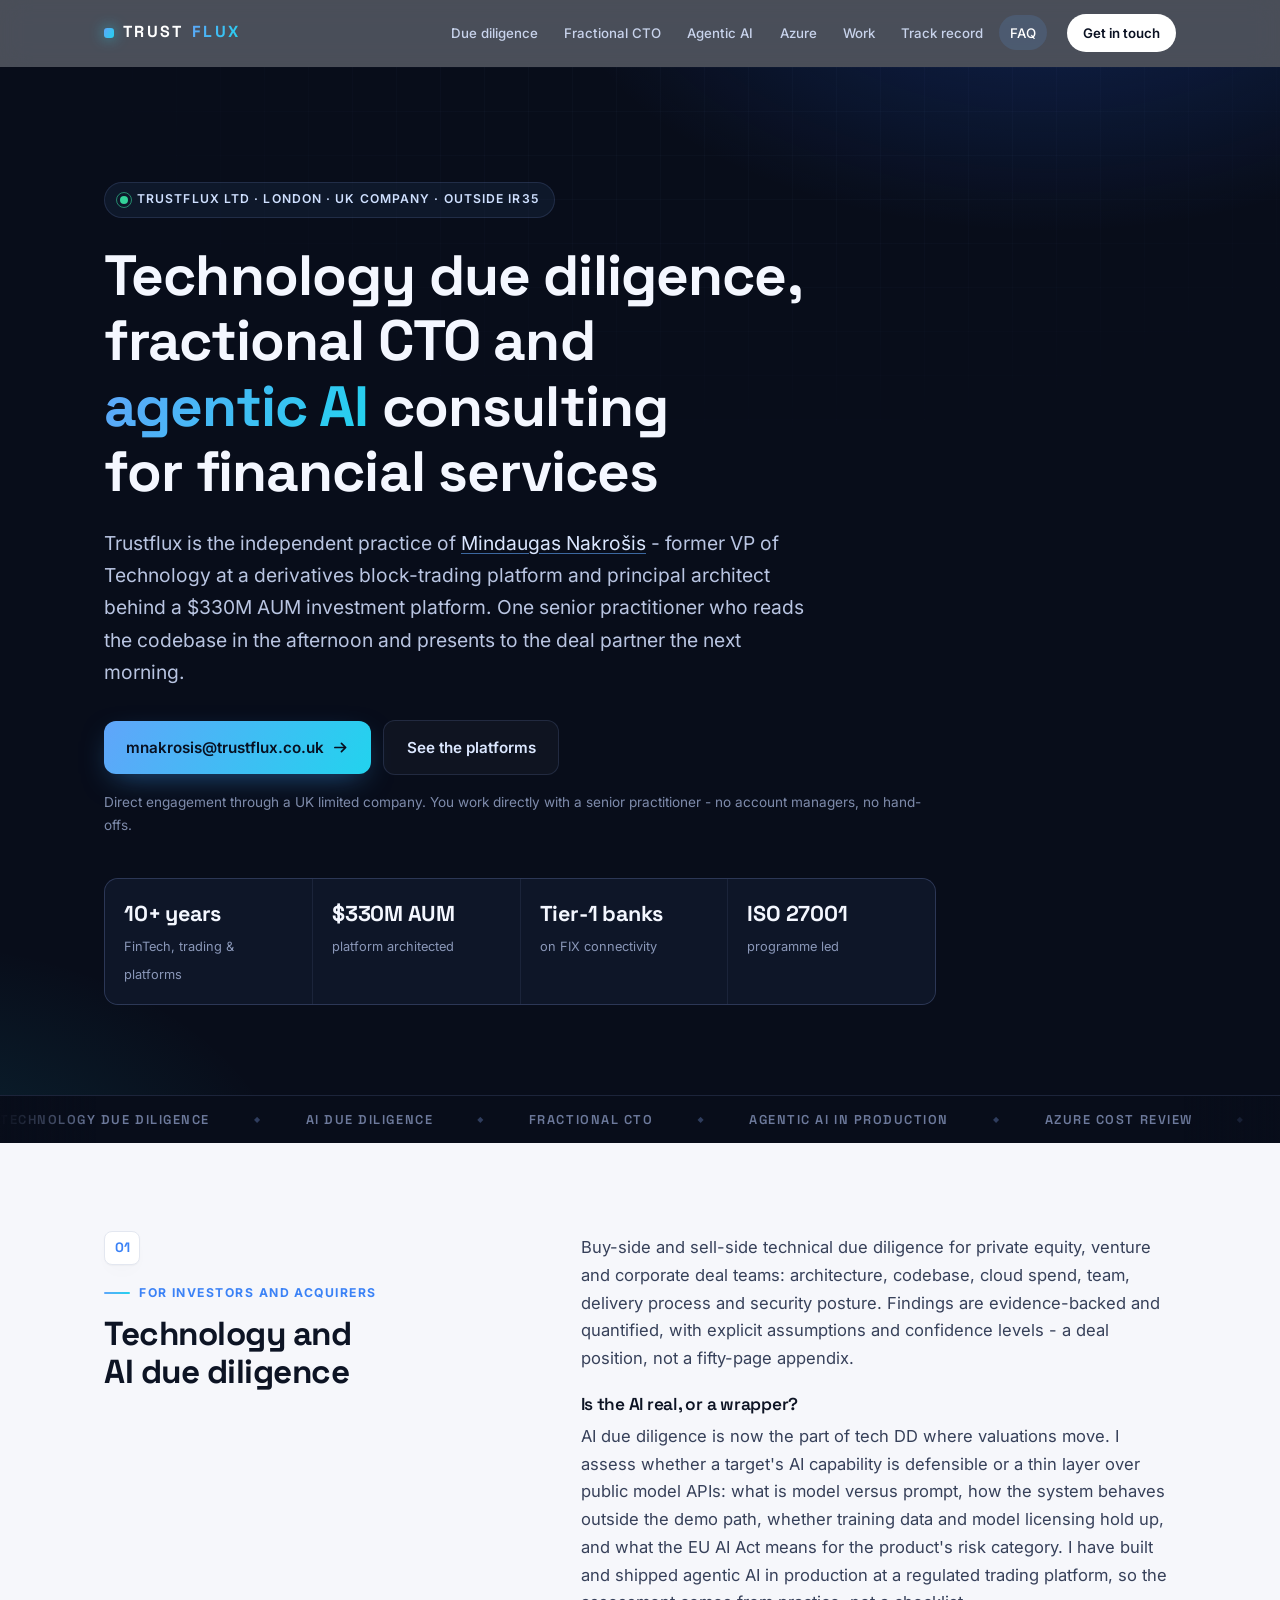
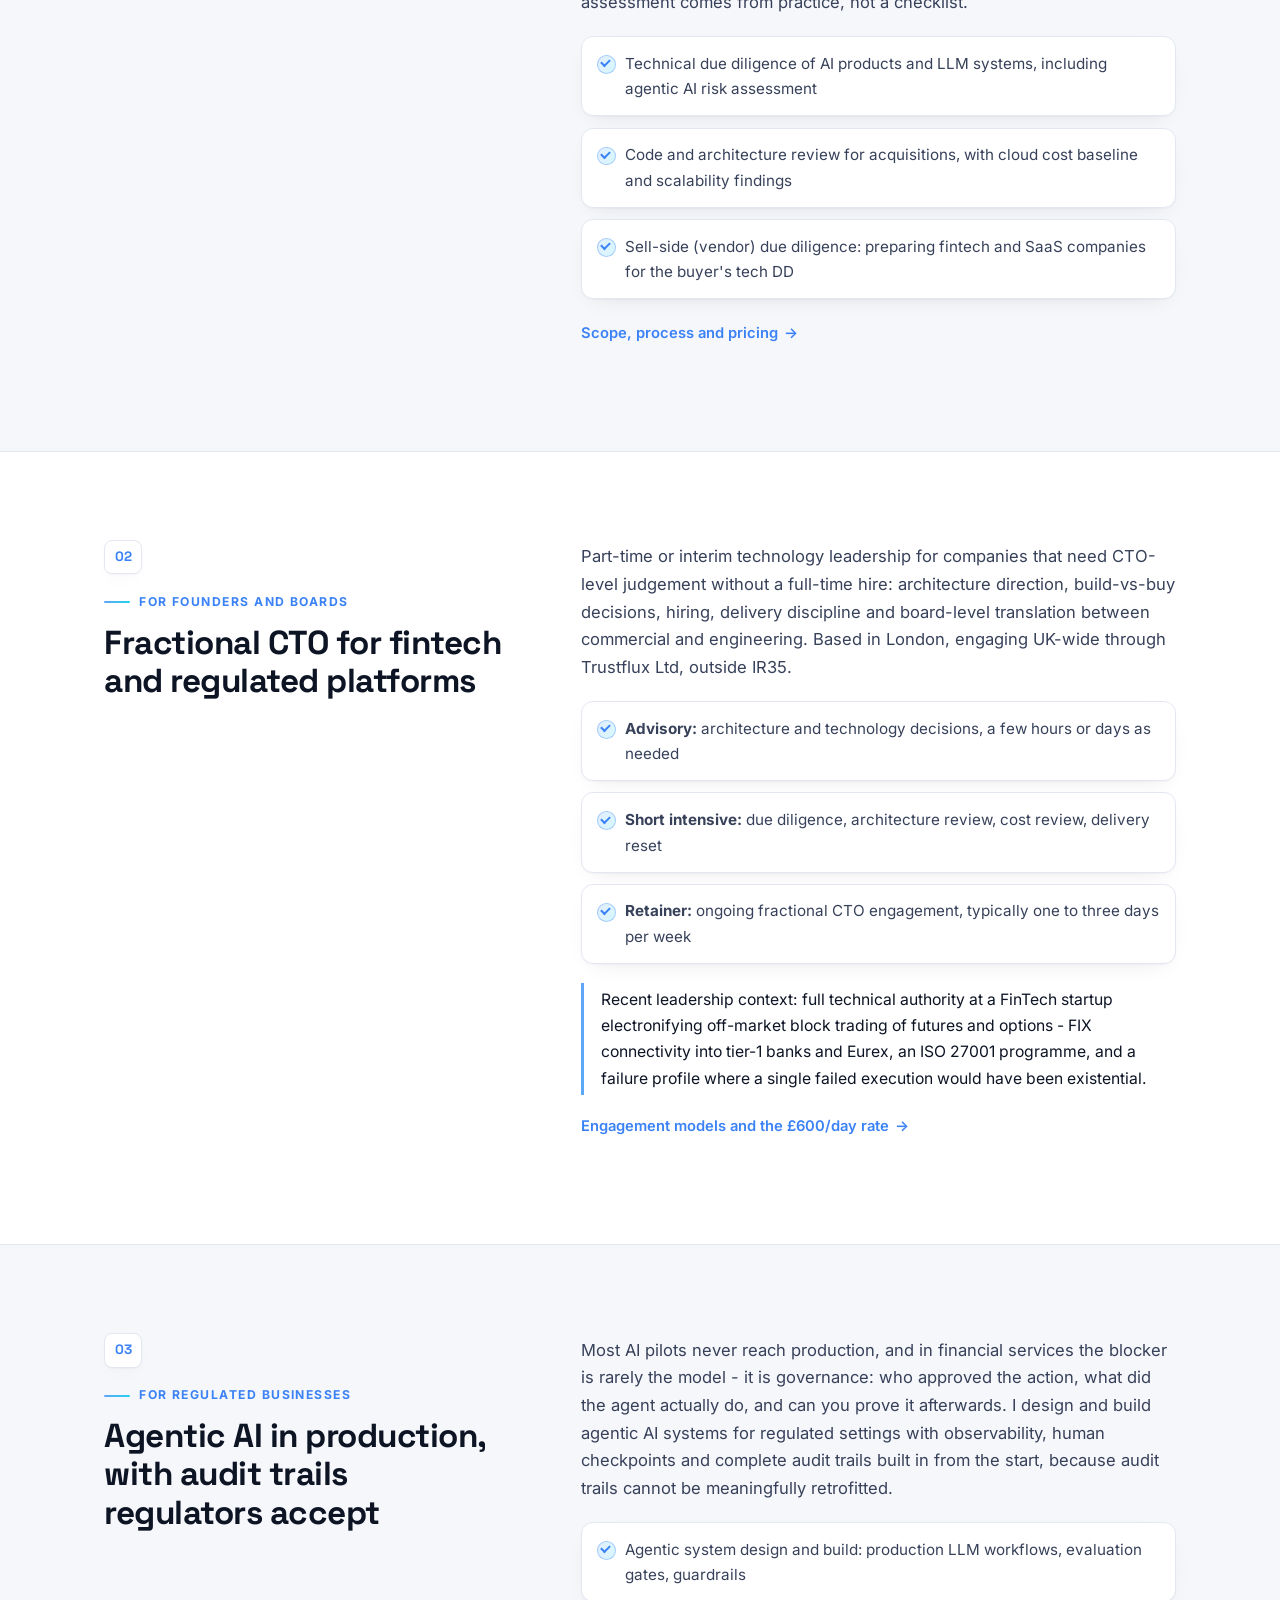
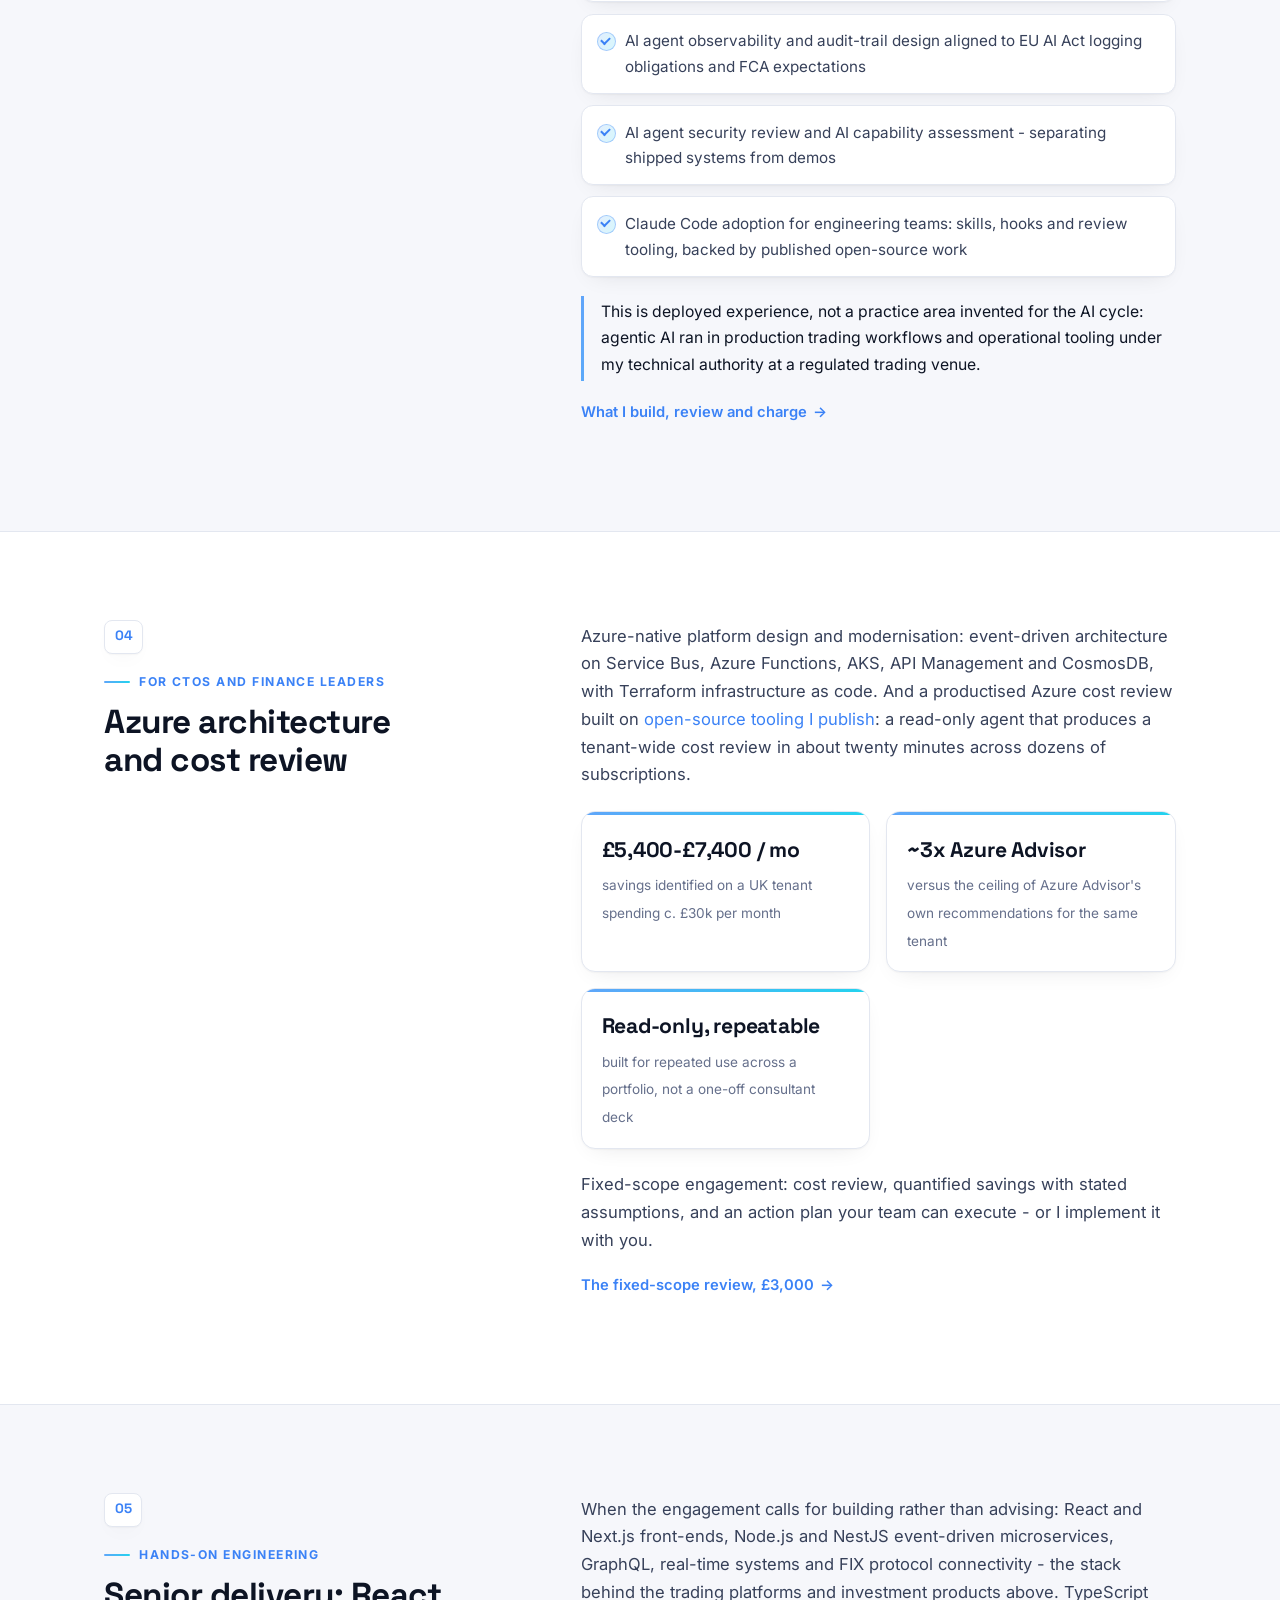
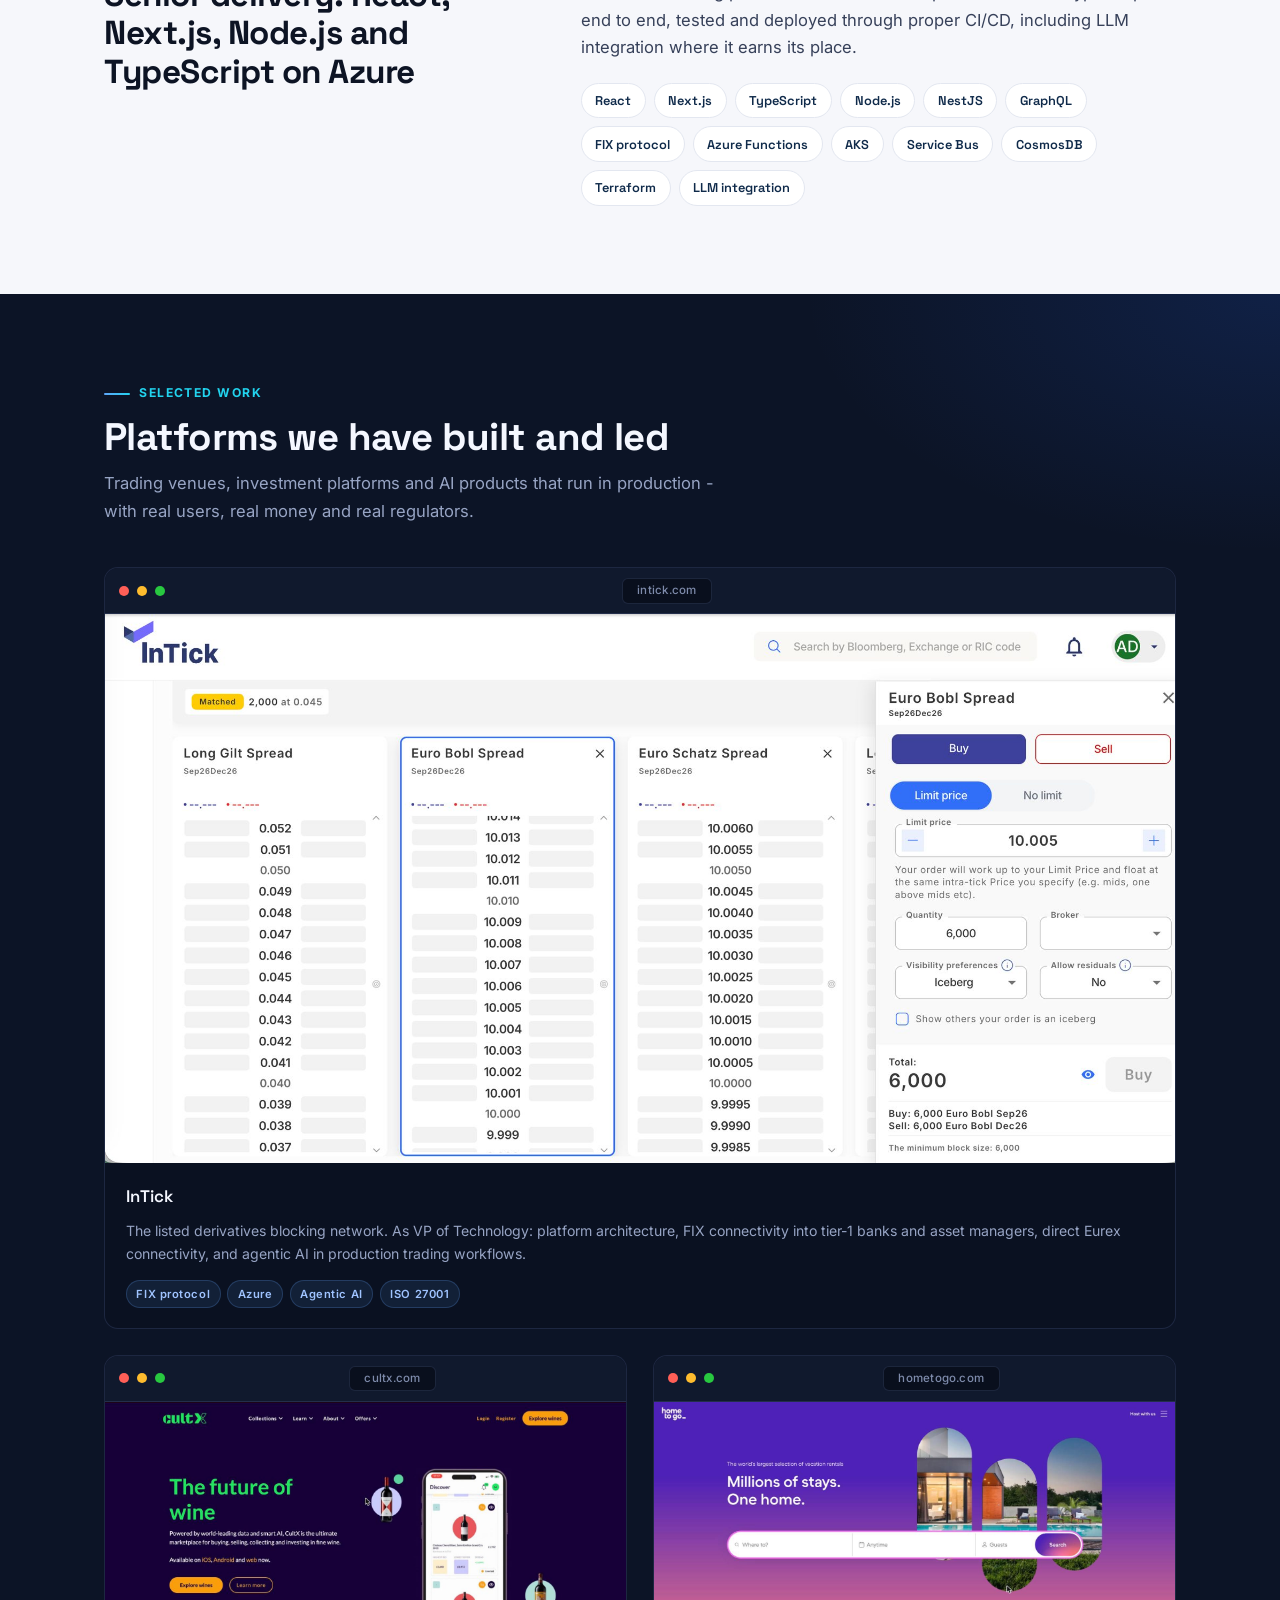
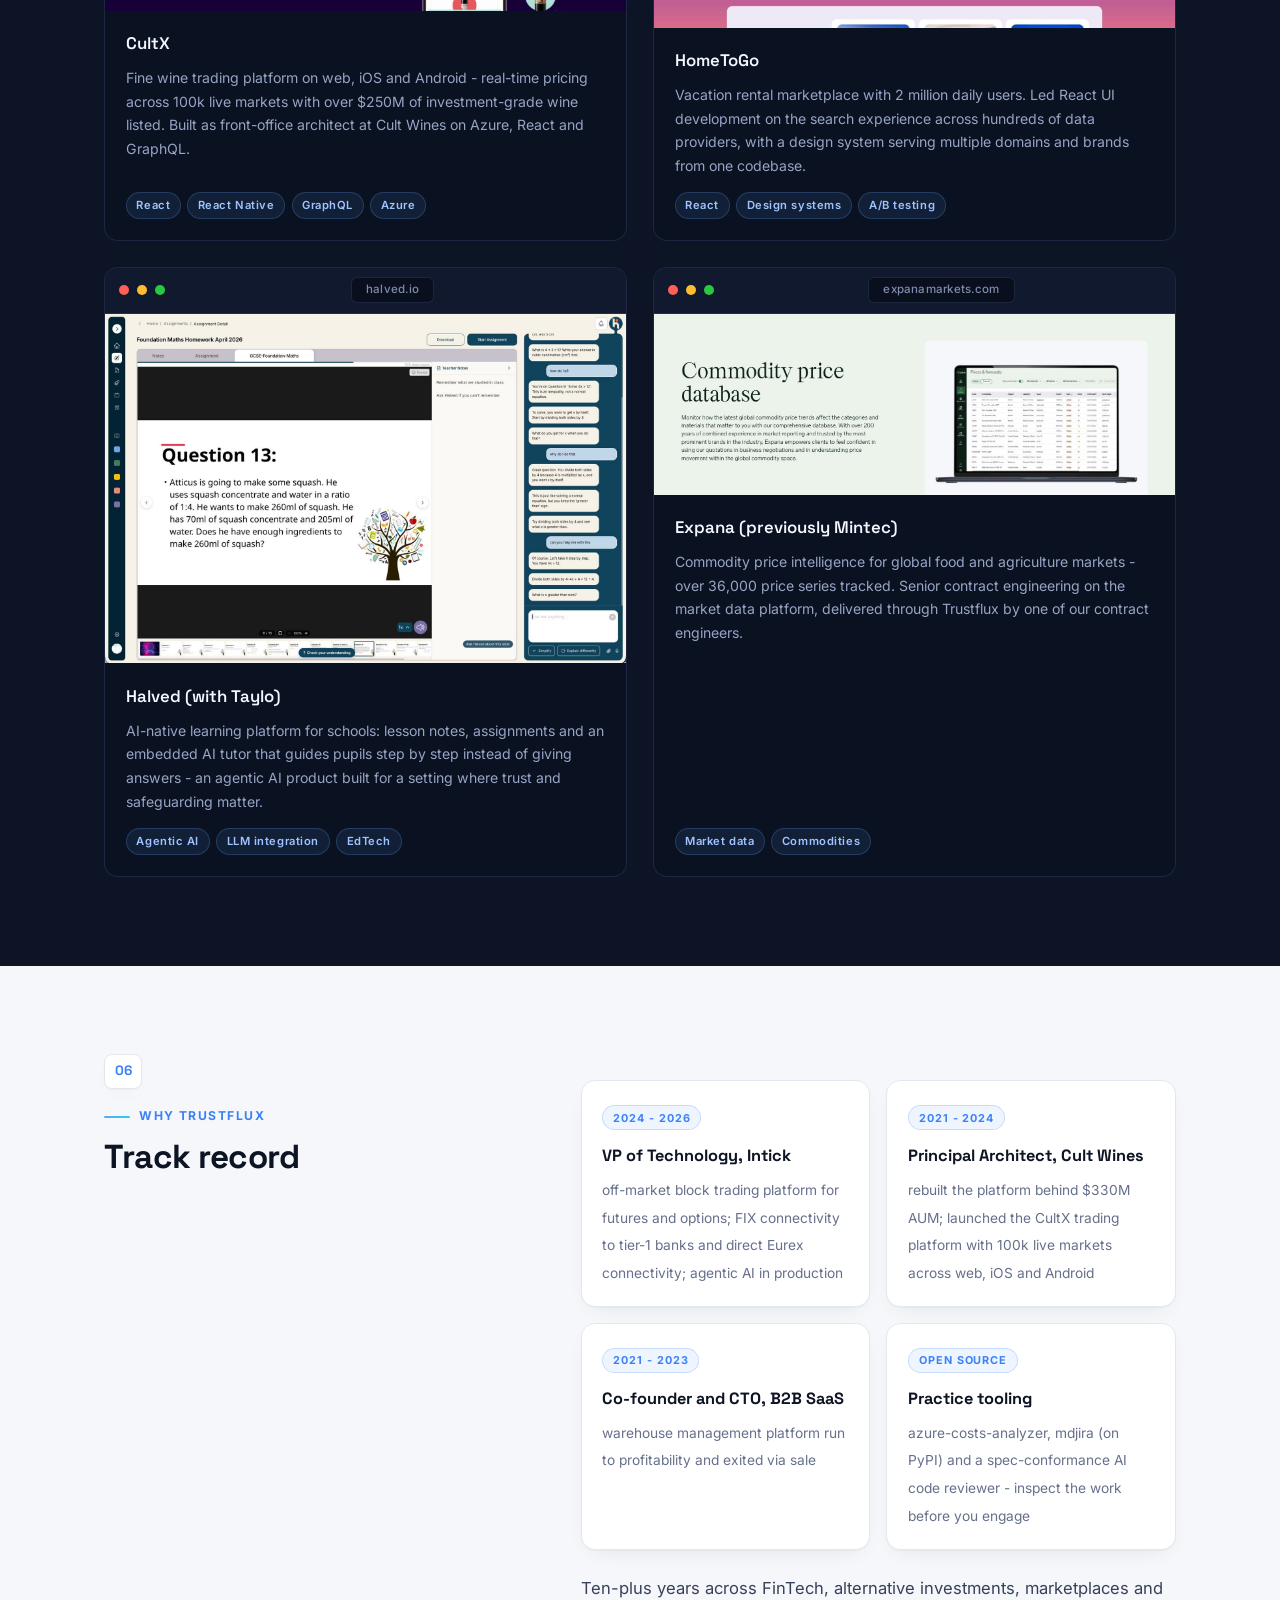
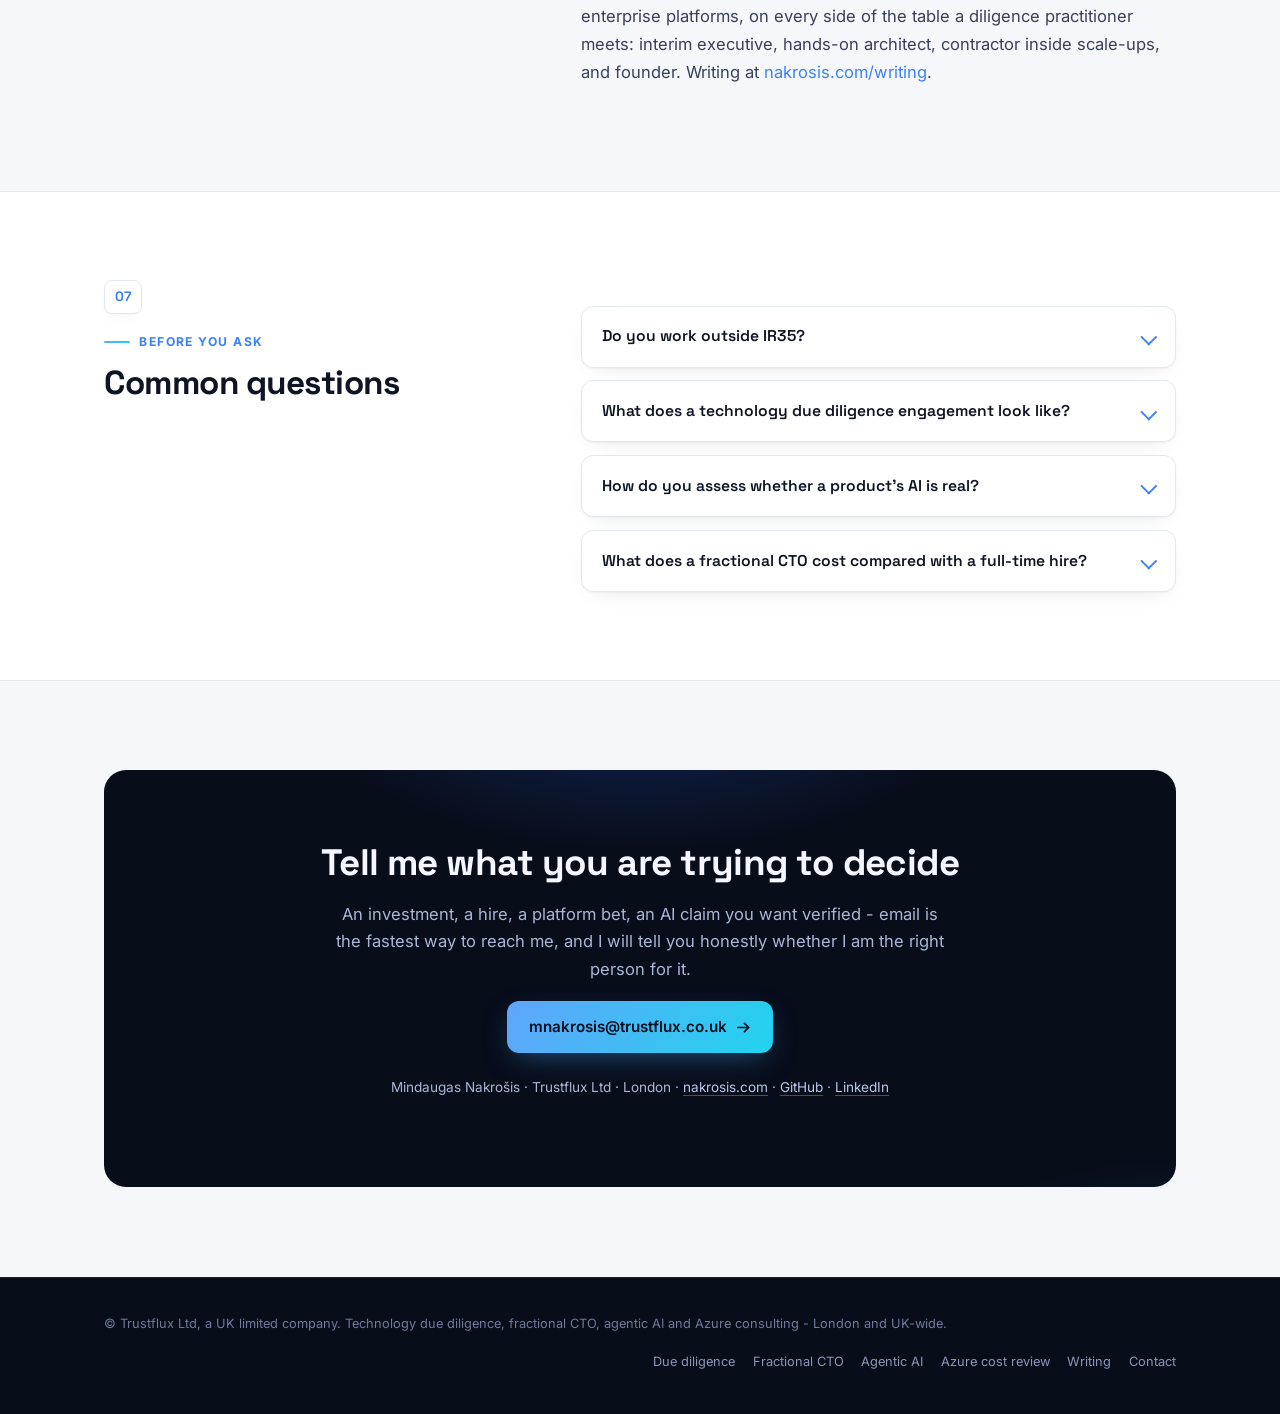
==== commit c645beff: "Self-host fonts and fix contrast to lift Lighthouse scores - Google Fonts stylesheet was the only re" ====
--- a/index.html
+++ b/index.html
@@ -27,9 +27,9 @@
 
 <link rel="icon" href="data:image/svg+xml,%3Csvg xmlns='http://www.w3.org/2000/svg' viewBox='0 0 32 32'%3E%3Crect width='32' height='32' rx='6' fill='%230f2a4a'/%3E%3Ctext x='16' y='22' font-family='Helvetica,Arial,sans-serif' font-size='17' font-weight='bold' fill='%23ffffff' text-anchor='middle'%3ET%3C/text%3E%3C/svg%3E">
 
-<link rel="preconnect" href="https://fonts.googleapis.com">
-<link rel="preconnect" href="https://fonts.gstatic.com" crossorigin>
-<link href="https://fonts.googleapis.com/css2?family=Inter:wght@400;500;600;700&family=Space+Grotesk:wght@500;600;700&display=swap" rel="stylesheet">
+<link rel="preload" href="/fonts/inter-var-latin.woff2" as="font" type="font/woff2" crossorigin>
+<link rel="preload" href="/fonts/space-grotesk-var-latin.woff2" as="font" type="font/woff2" crossorigin>
+<link rel="stylesheet" href="/styles.css">
 
 <script type="application/ld+json">
 {
@@ -106,7 +106,6 @@
 }
 </script>
 
-<link rel="stylesheet" href="/styles.css">
 </head>
 <body>
 
--- a/styles.css
+++ b/styles.css
@@ -1,3 +1,29 @@
+/* ---------- fonts (self-hosted, subset to latin - see fonts/README.md) ---------- */
+@font-face {
+  font-family: "Inter";
+  font-style: normal;
+  font-weight: 400 700;
+  font-display: swap;
+  src: url("/fonts/inter-var-latin.woff2") format("woff2");
+  unicode-range:
+    U+0000-00FF, U+0131, U+0152-0153, U+0160-0161, U+0178, U+017D-017E, U+0192,
+    U+02C6, U+02DA, U+02DC, U+2013-2014, U+2018-201A, U+201C-201E, U+2020-2022,
+    U+2026, U+2030, U+2039-203A, U+2044, U+20AC, U+2122, U+2190-2193, U+2212,
+    U+FEFF, U+FFFD;
+}
+@font-face {
+  font-family: "Space Grotesk";
+  font-style: normal;
+  font-weight: 500 700;
+  font-display: swap;
+  src: url("/fonts/space-grotesk-var-latin.woff2") format("woff2");
+  unicode-range:
+    U+0000-00FF, U+0131, U+0152-0153, U+0160-0161, U+0178, U+017D-017E, U+0192,
+    U+02C6, U+02DA, U+02DC, U+2013-2014, U+2018-201A, U+201C-201E, U+2020-2022,
+    U+2026, U+2030, U+2039-203A, U+2044, U+20AC, U+2122, U+2190-2193, U+2212,
+    U+FEFF, U+FFFD;
+}
+
 :root {
   --ink: #0d1424;
   --text: #37415a;
@@ -69,7 +95,7 @@
 .wordmark span { background: var(--grad); -webkit-background-clip: text; background-clip: text; color: transparent; }
 .site-nav { display: flex; gap: 0.25rem; margin-left: auto; flex-wrap: wrap; }
 .site-nav a {
-  font-size: 0.83rem; font-weight: 500; color: var(--dark-text);
+  font-size: 0.83rem; font-weight: 500; color: #c8d3ec;
   padding: 0.4rem 0.7rem; border-radius: 999px; transition: color 0.2s, background 0.2s;
 }
 .site-nav a:hover { color: #fff; }
@@ -400,11 +426,13 @@
 .page-hero .lede { font-size: clamp(1rem, 1.4vw, 1.12rem); color: #b9c5e2; max-width: 42rem; margin-bottom: 1.8rem; }
 .page-hero .lede a { color: #dbe7ff; text-decoration: underline; text-underline-offset: 3px; text-decoration-color: rgba(96, 165, 250, 0.6); }
 .crumbs { font-size: 0.8rem; color: #7e8bab; margin: 0 0 1.5rem; }
-.crumbs a { color: #9fb1d8; }
+.crumbs a { color: #9fb1d8; text-decoration: underline; text-underline-offset: 2px; text-decoration-color: rgba(159, 177, 216, 0.5); }
 .crumbs a:hover { color: #fff; }
 .crumbs .sep { margin: 0 0.45rem; color: #3a4a6e; }
 
 .prose { max-width: 46rem; }
+.prose a { color: #2563eb; text-decoration: underline; text-underline-offset: 2px; text-decoration-color: rgba(37, 99, 235, 0.45); }
+.prose a:hover { color: #1d4ed8; text-decoration-color: currentColor; }
 .prose h2 { font-size: clamp(1.4rem, 2.4vw, 1.9rem); font-weight: 700; margin: 2.6rem 0 0.9rem; }
 .prose h2:first-child { margin-top: 0; }
 .prose h3 { font-size: 1.08rem; font-weight: 600; margin: 1.6rem 0 0.5rem; }
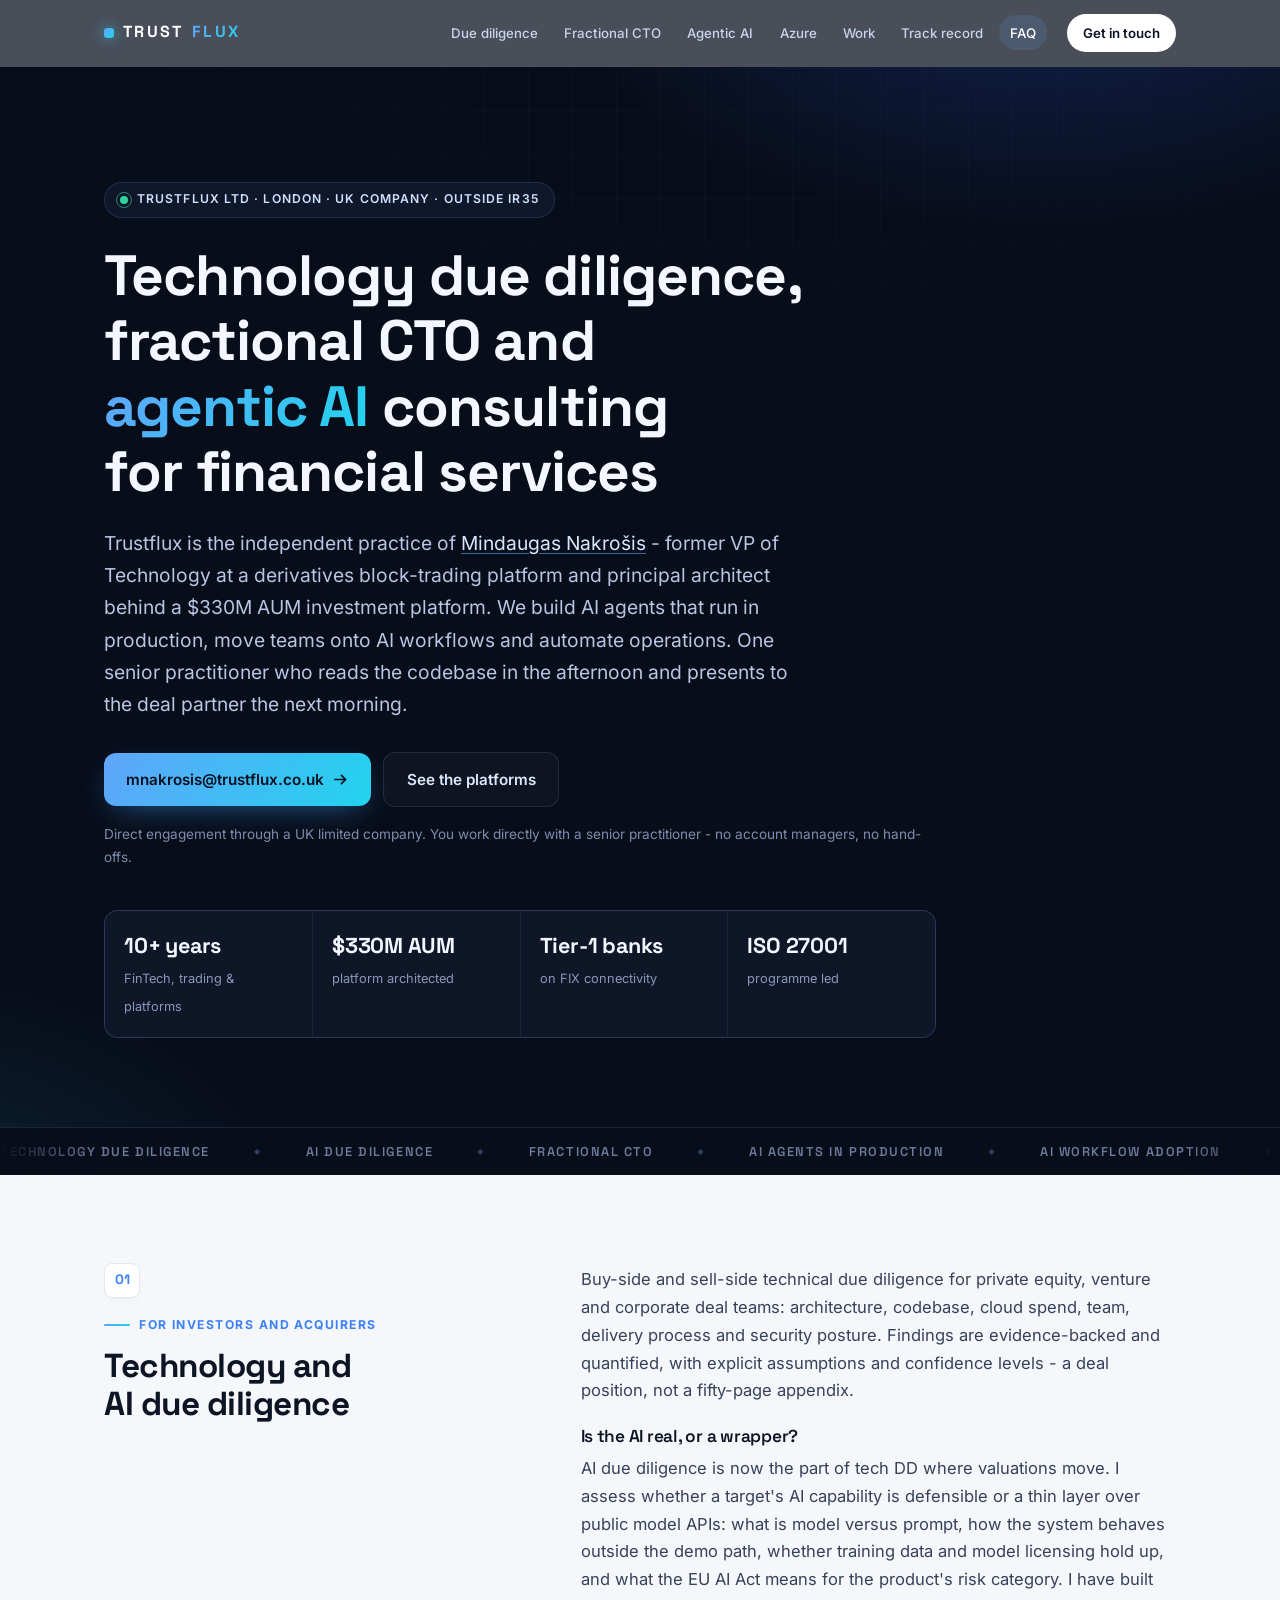
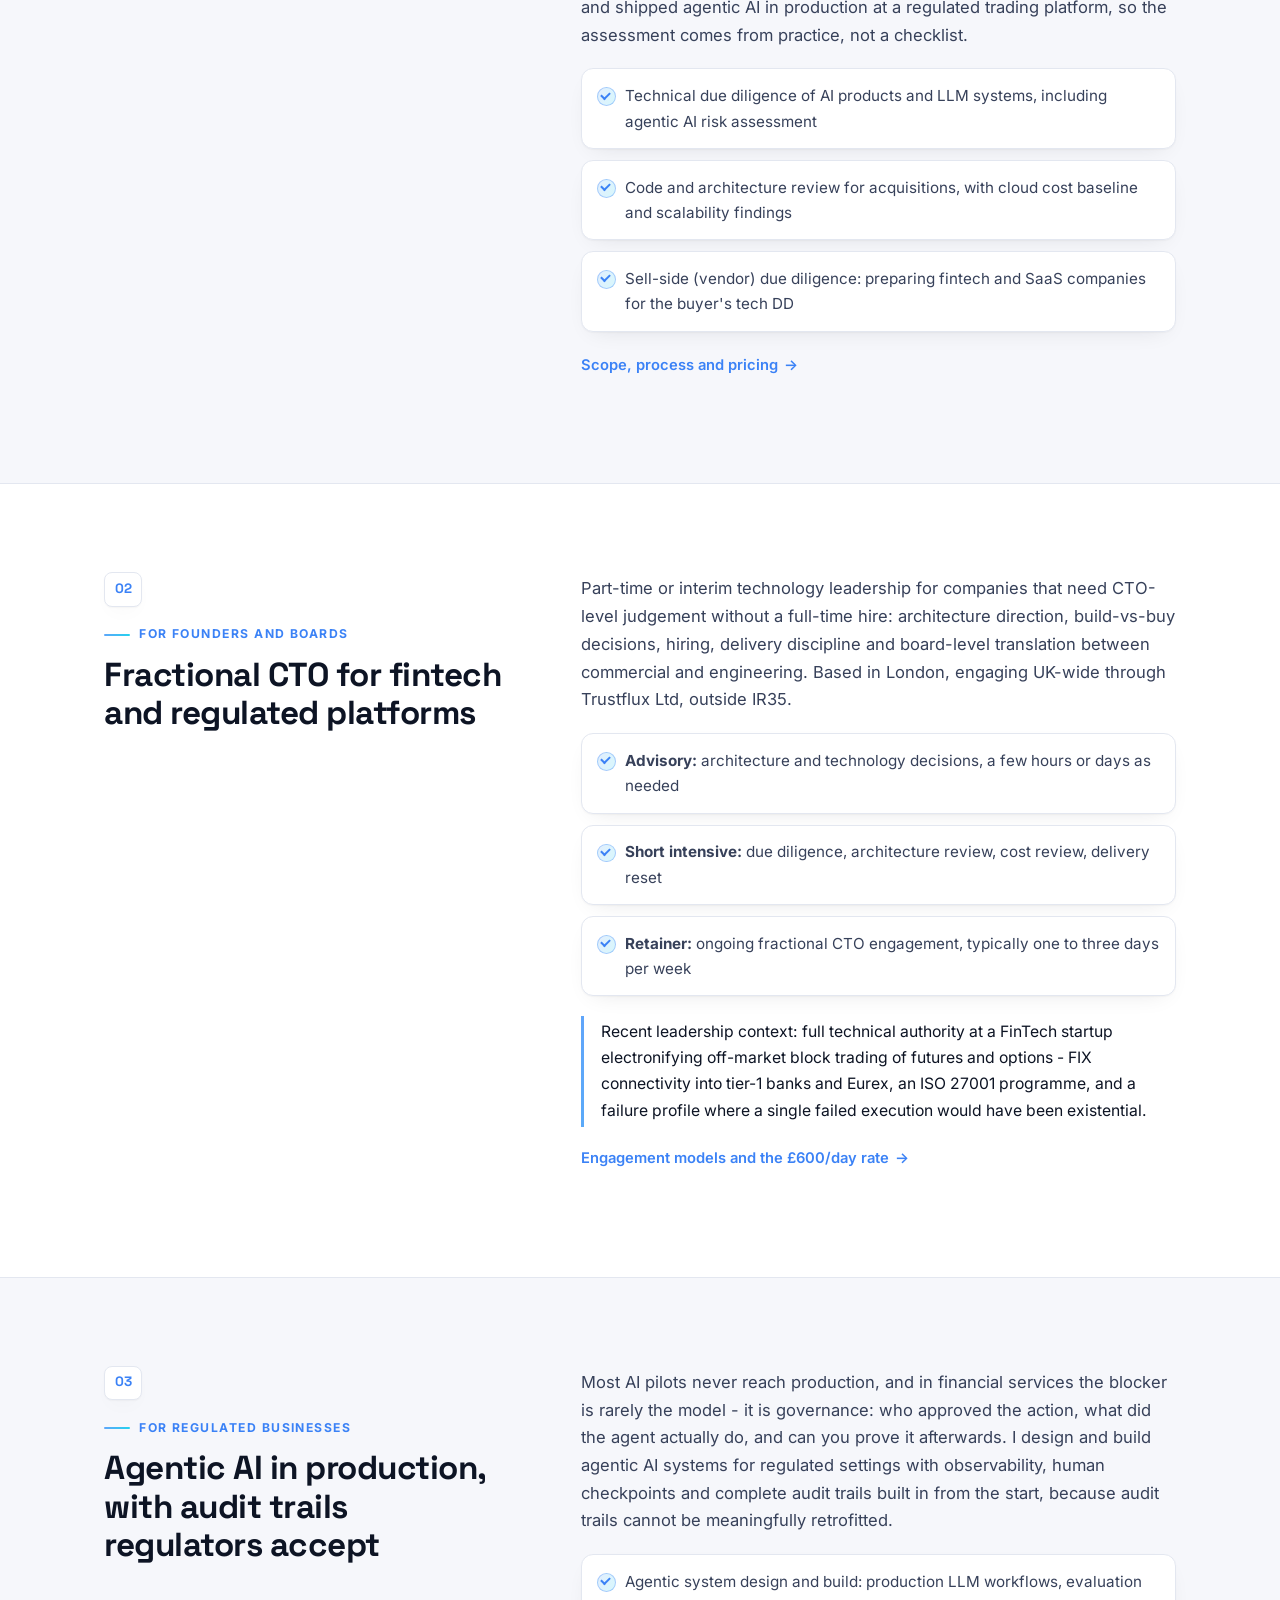
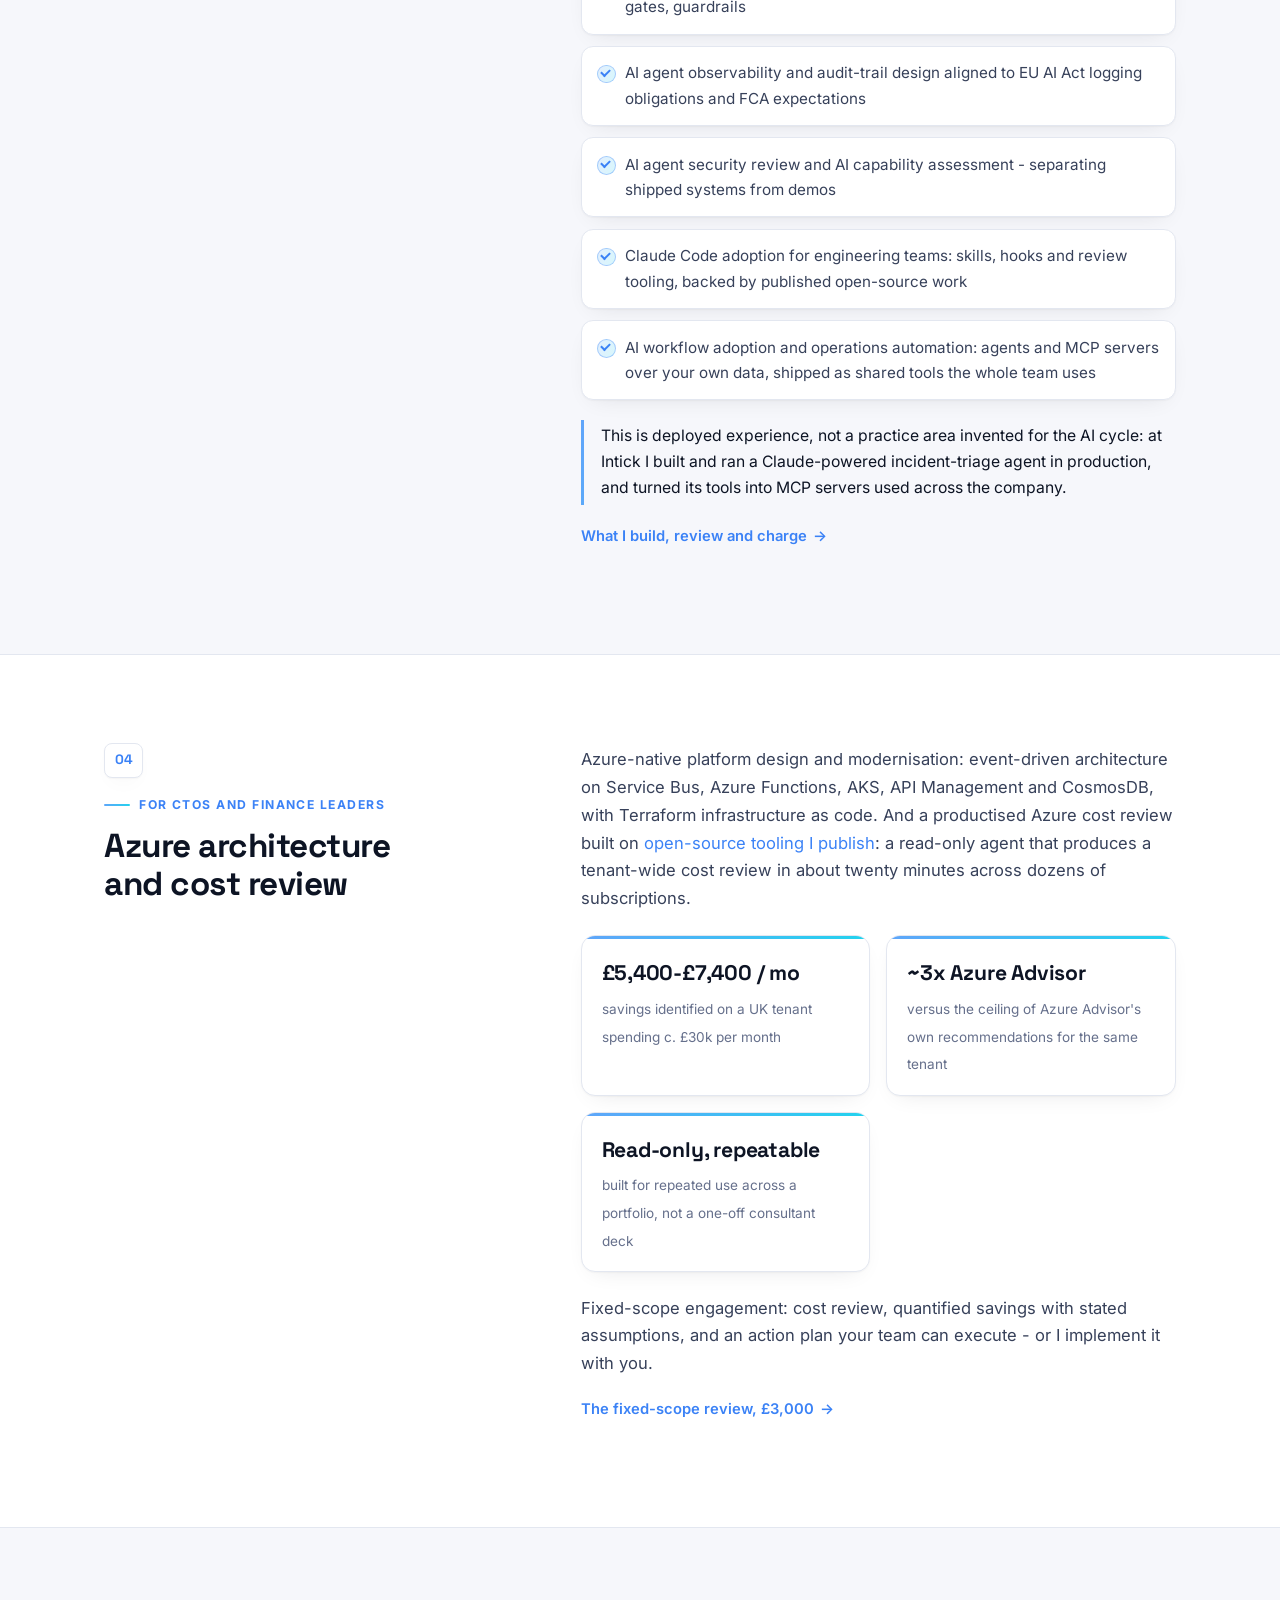
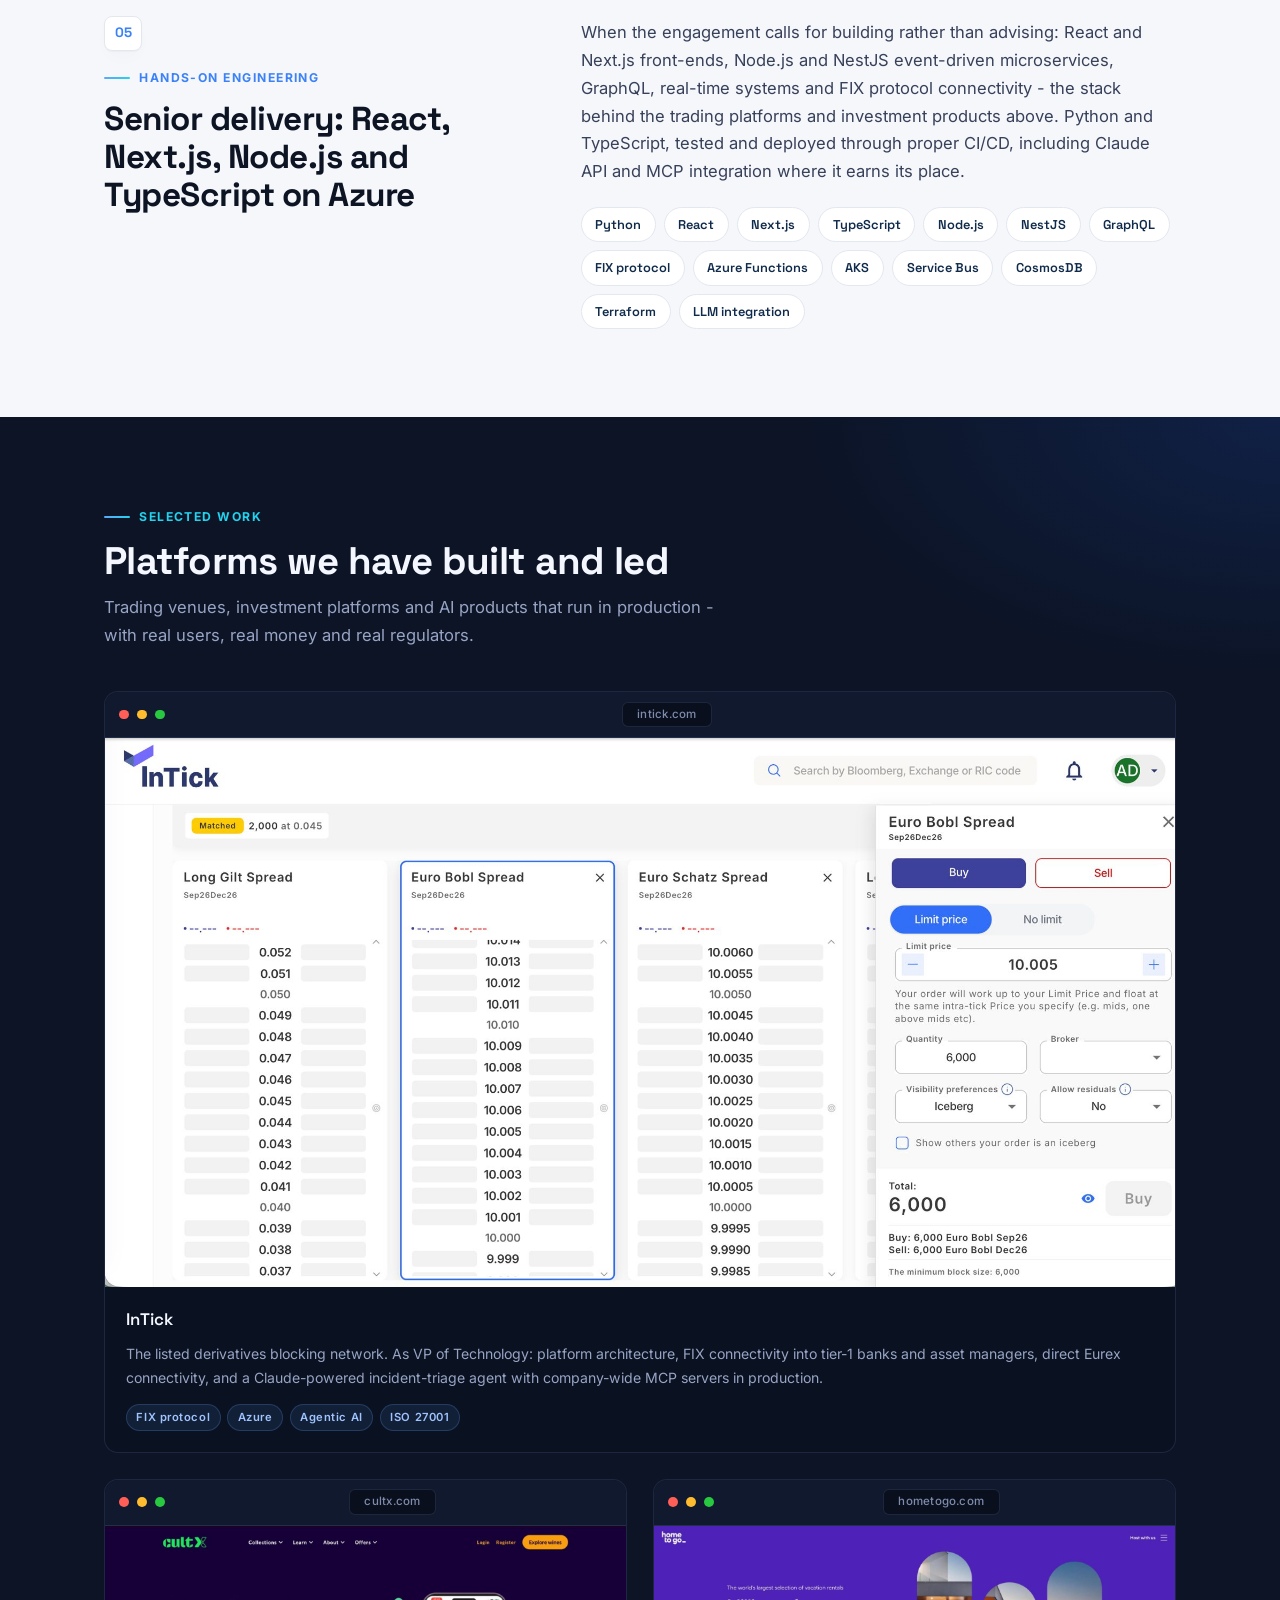
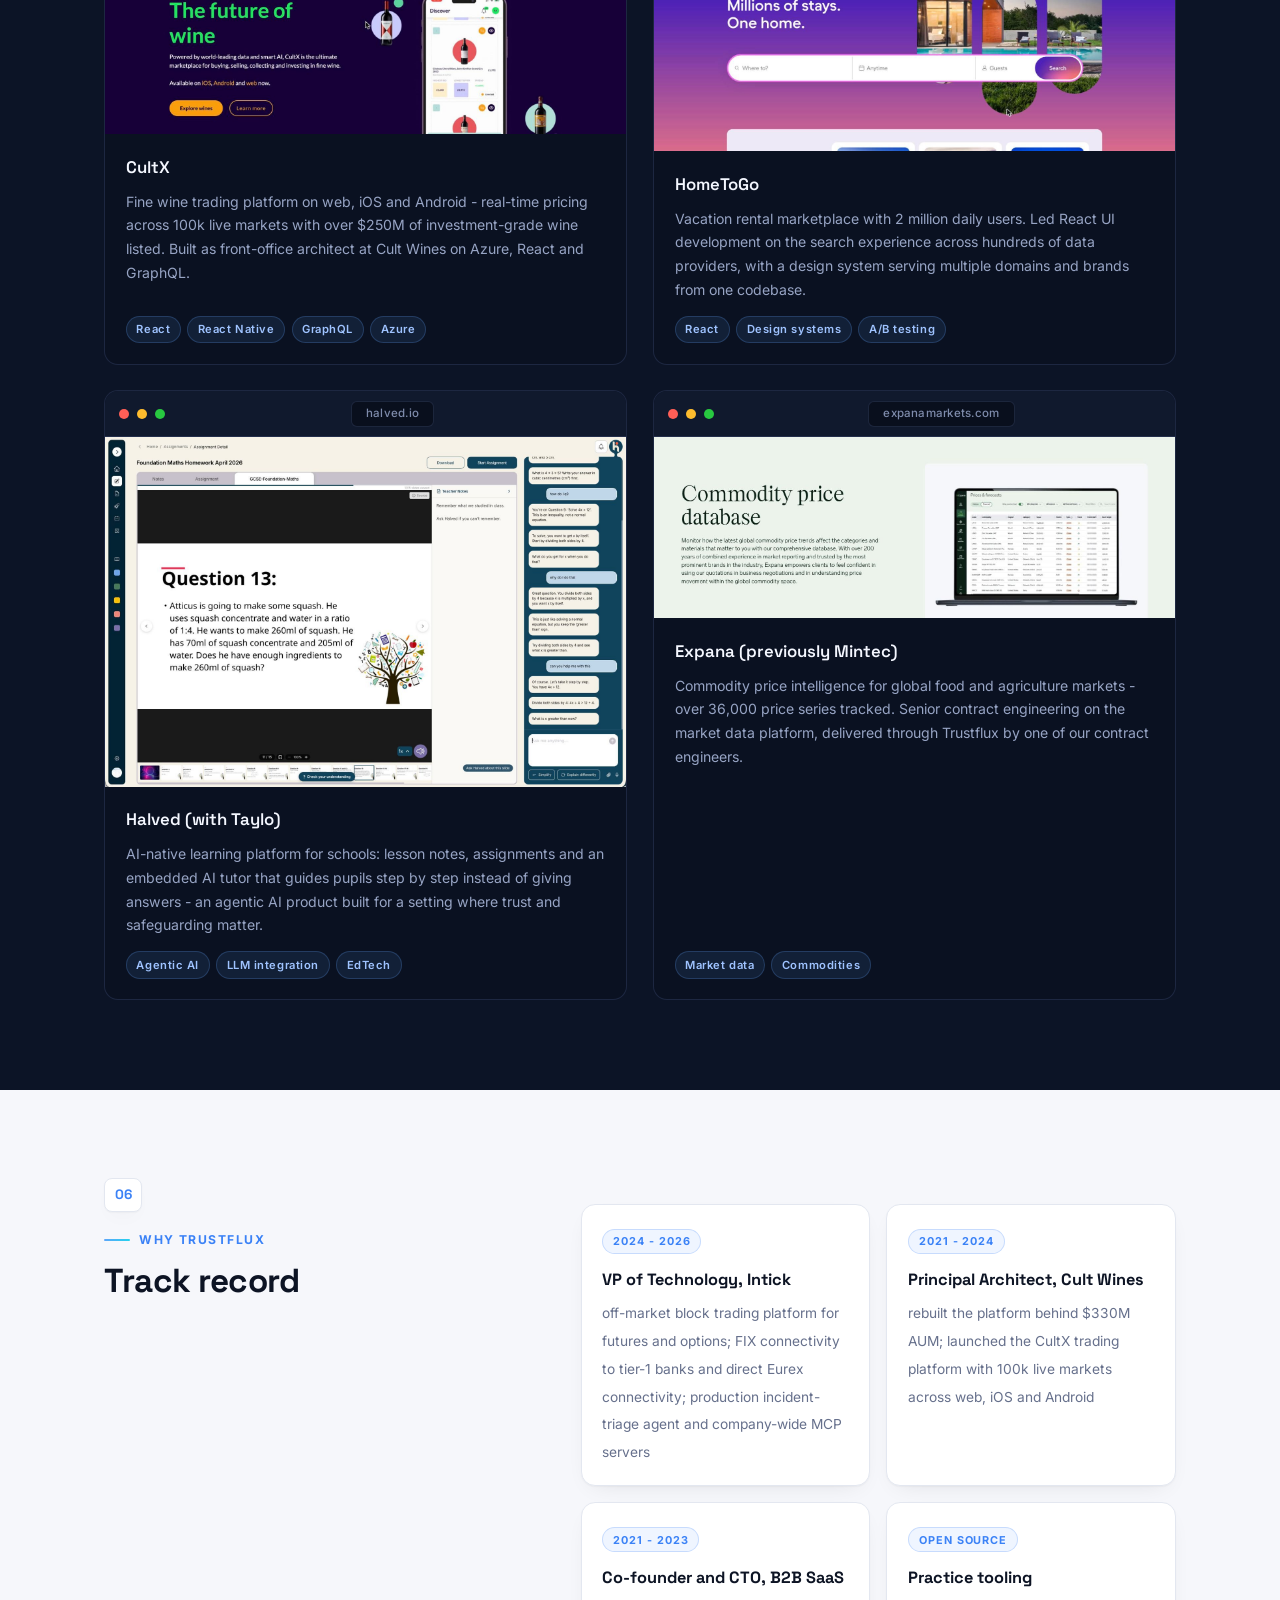
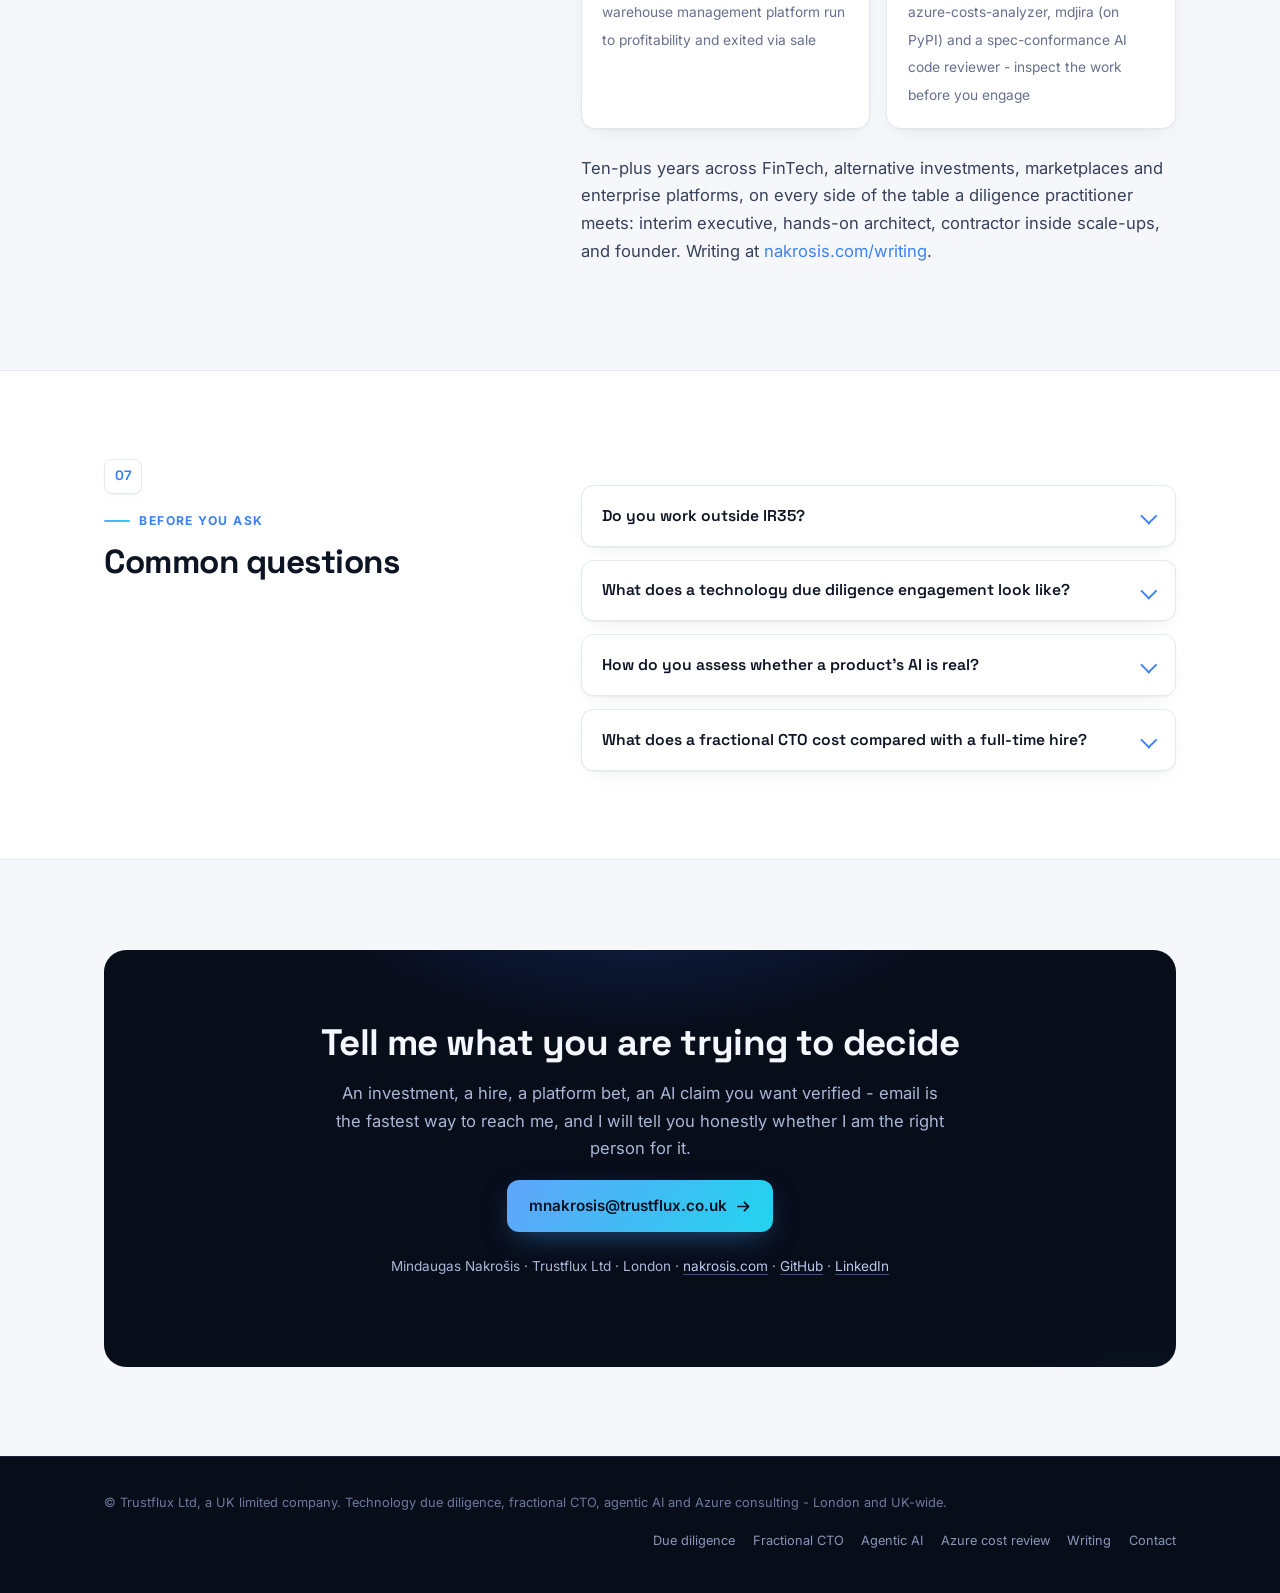
==== commit 6617eab1: "Align positioning with nakrosis.com: AI agents, AI workflows, automation Light-touch update so the c" ====
--- a/index.html
+++ b/index.html
@@ -4,14 +4,14 @@
 <meta charset="utf-8">
 <meta name="viewport" content="width=device-width, initial-scale=1">
 <title>Technology &amp; AI Due Diligence, Fractional CTO | Trustflux Ltd, London</title>
-<meta name="description" content="Trustflux Ltd - the independent practice of Mindaugas Nakrošis. Technology and AI due diligence for investors, fractional CTO for fintech, agentic AI in production, and Azure architecture and cost review. London, outside IR35.">
+<meta name="description" content="Trustflux Ltd - the independent practice of Mindaugas Nakrošis. Technology and AI due diligence for investors, fractional CTO for fintech, AI agents and workflow automation in production, and Azure architecture and cost review. London, outside IR35.">
 <link rel="canonical" href="https://trustflux.co.uk/">
 <meta name="robots" content="index, follow">
 <meta name="author" content="Mindaugas Nakrošis">
 <meta name="theme-color" content="#080d1a">
 
 <meta property="og:title" content="Technology &amp; AI Due Diligence, Fractional CTO | Trustflux Ltd">
-<meta property="og:description" content="Technology and AI due diligence, fractional CTO engagements, agentic AI in production, and Azure cost review for financial services. London, outside IR35.">
+<meta property="og:description" content="Technology and AI due diligence, fractional CTO engagements, AI agents and automation in production, and Azure cost review for financial services. London, outside IR35.">
 <meta property="og:url" content="https://trustflux.co.uk/">
 <meta property="og:type" content="website">
 <meta property="og:site_name" content="Trustflux Ltd">
@@ -22,7 +22,7 @@
 <meta property="og:image:alt" content="Trustflux Ltd - technology and AI due diligence, fractional CTO and agentic AI for financial services">
 <meta name="twitter:card" content="summary_large_image">
 <meta name="twitter:title" content="Technology &amp; AI Due Diligence, Fractional CTO | Trustflux Ltd">
-<meta name="twitter:description" content="Technology and AI due diligence, fractional CTO engagements, agentic AI in production, and Azure cost review for financial services. London, outside IR35.">
+<meta name="twitter:description" content="Technology and AI due diligence, fractional CTO engagements, AI agents and automation in production, and Azure cost review for financial services. London, outside IR35.">
 <meta name="twitter:image" content="https://trustflux.co.uk/img/og.jpg">
 
 <link rel="icon" href="data:image/svg+xml,%3Csvg xmlns='http://www.w3.org/2000/svg' viewBox='0 0 32 32'%3E%3Crect width='32' height='32' rx='6' fill='%230f2a4a'/%3E%3Ctext x='16' y='22' font-family='Helvetica,Arial,sans-serif' font-size='17' font-weight='bold' fill='%23ffffff' text-anchor='middle'%3ET%3C/text%3E%3C/svg%3E">
@@ -38,7 +38,7 @@
   "name": "Trustflux Ltd",
   "url": "https://trustflux.co.uk/",
   "email": "mnakrosis@trustflux.co.uk",
-  "description": "Independent technology consultancy: technology and AI due diligence for investors, fractional CTO engagements for fintech, agentic AI in production for regulated businesses, and Azure architecture and cost review.",
+  "description": "Independent technology consultancy: technology and AI due diligence for investors, fractional CTO engagements for fintech, AI agents, AI workflow adoption and automation for regulated businesses, and Azure architecture and cost review.",
   "address": {
     "@type": "PostalAddress",
     "addressLocality": "London",
@@ -48,7 +48,7 @@
   "founder": {
     "@type": "Person",
     "name": "Mindaugas Nakrošis",
-    "jobTitle": "Fractional CTO, Technology Due Diligence Practitioner",
+    "jobTitle": "AI Agent Engineer, Fractional CTO and Technology Due Diligence Practitioner",
     "url": "https://nakrosis.com/",
     "sameAs": [
       "https://github.com/mindaugasnakrosis",
@@ -61,6 +61,9 @@
     "AI due diligence",
     "Fractional CTO",
     "Agentic AI",
+    "AI agents",
+    "AI workflow automation",
+    "Model Context Protocol",
     "AI audit trails",
     "Azure architecture",
     "Azure cost optimisation",
@@ -72,7 +75,7 @@
   "makesOffer": [
     { "@type": "Offer", "itemOffered": { "@type": "Service", "name": "Technology and AI due diligence", "description": "Buy-side and sell-side technical due diligence, including assessment of AI products and agentic systems." } },
     { "@type": "Offer", "itemOffered": { "@type": "Service", "name": "Fractional CTO", "description": "Part-time and interim CTO engagements for fintech and regulated platforms, outside IR35." } },
-    { "@type": "Offer", "itemOffered": { "@type": "Service", "name": "Agentic AI implementation", "description": "Production agentic AI systems with audit trails and observability for regulated businesses." } },
+    { "@type": "Offer", "itemOffered": { "@type": "Service", "name": "Agentic AI implementation", "description": "Production AI agents, AI workflow adoption and operations automation, with audit trails and observability for regulated businesses." } },
     { "@type": "Offer", "itemOffered": { "@type": "Service", "name": "Azure architecture and cost review", "description": "Azure cost optimisation and FinOps review, event-driven architecture design and modernisation." } }
   ]
 }
@@ -138,7 +141,7 @@
       <div class="hero-inner">
         <p class="eyebrow-chip"><span class="pulse" aria-hidden="true"></span>Trustflux Ltd · London · UK company · Outside IR35</p>
         <h1>Technology due diligence, fractional CTO and <em class="grad-text">agentic AI</em> consulting for financial services</h1>
-        <p class="lede">Trustflux is the independent practice of <a href="https://nakrosis.com/">Mindaugas Nakrošis</a> - former VP of Technology at a derivatives block-trading platform and principal architect behind a $330M AUM investment platform. One senior practitioner who reads the codebase in the afternoon and presents to the deal partner the next morning.</p>
+        <p class="lede">Trustflux is the independent practice of <a href="https://nakrosis.com/">Mindaugas Nakrošis</a> - former VP of Technology at a derivatives block-trading platform and principal architect behind a $330M AUM investment platform. We build AI agents that run in production, move teams onto AI workflows and automate operations. One senior practitioner who reads the codebase in the afternoon and presents to the deal partner the next morning.</p>
         <div class="cta-row">
           <a class="btn btn-primary" href="mailto:mnakrosis@trustflux.co.uk">mnakrosis@trustflux.co.uk
             <svg width="15" height="15" viewBox="0 0 16 16" fill="none" aria-hidden="true"><path d="M2 8h11M9 3.5 13.5 8 9 12.5" stroke="currentColor" stroke-width="1.8" stroke-linecap="round" stroke-linejoin="round"/></svg>
@@ -158,8 +161,8 @@
 
   <div class="ticker-wrap" aria-hidden="true">
     <ul class="ticker">
-      <li>Technology due diligence</li><li>AI due diligence</li><li>Fractional CTO</li><li>Agentic AI in production</li><li>Azure cost review</li><li>FIX connectivity</li><li>Event-driven architecture</li><li>EU AI Act readiness</li>
-      <li>Technology due diligence</li><li>AI due diligence</li><li>Fractional CTO</li><li>Agentic AI in production</li><li>Azure cost review</li><li>FIX connectivity</li><li>Event-driven architecture</li><li>EU AI Act readiness</li>
+      <li>Technology due diligence</li><li>AI due diligence</li><li>Fractional CTO</li><li>AI agents in production</li><li>AI workflow adoption</li><li>Automation</li><li>Azure cost review</li><li>FIX connectivity</li><li>Event-driven architecture</li><li>EU AI Act readiness</li>
+      <li>Technology due diligence</li><li>AI due diligence</li><li>Fractional CTO</li><li>AI agents in production</li><li>AI workflow adoption</li><li>Automation</li><li>Azure cost review</li><li>FIX connectivity</li><li>Event-driven architecture</li><li>EU AI Act readiness</li>
     </ul>
   </div>
 
@@ -218,8 +221,9 @@
           <li>AI agent observability and audit-trail design aligned to EU AI Act logging obligations and FCA expectations</li>
           <li>AI agent security review and AI capability assessment - separating shipped systems from demos</li>
           <li>Claude Code adoption for engineering teams: skills, hooks and review tooling, backed by published open-source work</li>
-        </ul>
-        <p class="pull">This is deployed experience, not a practice area invented for the AI cycle: agentic AI ran in production trading workflows and operational tooling under my technical authority at a regulated trading venue.</p>
+          <li>AI workflow adoption and operations automation: agents and MCP servers over your own data, shipped as shared tools the whole team uses</li>
+        </ul>
+        <p class="pull">This is deployed experience, not a practice area invented for the AI cycle: at Intick I built and ran a Claude-powered incident-triage agent in production, and turned its tools into MCP servers used across the company.</p>
         <p><a class="more-link" href="/agentic-ai">What I build, review and charge</a></p>
       </div>
     </div>
@@ -253,9 +257,9 @@
         <h2>Senior delivery: React, Next.js, Node.js and TypeScript on Azure</h2>
       </div>
       <div class="service-body reveal">
-        <p>When the engagement calls for building rather than advising: React and Next.js front-ends, Node.js and NestJS event-driven microservices, GraphQL, real-time systems and FIX protocol connectivity - the stack behind the trading platforms and investment products above. TypeScript end to end, tested and deployed through proper CI/CD, including LLM integration where it earns its place.</p>
+        <p>When the engagement calls for building rather than advising: React and Next.js front-ends, Node.js and NestJS event-driven microservices, GraphQL, real-time systems and FIX protocol connectivity - the stack behind the trading platforms and investment products above. Python and TypeScript, tested and deployed through proper CI/CD, including Claude API and MCP integration where it earns its place.</p>
         <ul class="stack-chips">
-          <li>React</li><li>Next.js</li><li>TypeScript</li><li>Node.js</li><li>NestJS</li><li>GraphQL</li><li>FIX protocol</li><li>Azure Functions</li><li>AKS</li><li>Service Bus</li><li>CosmosDB</li><li>Terraform</li><li>LLM integration</li>
+          <li>Python</li><li>React</li><li>Next.js</li><li>TypeScript</li><li>Node.js</li><li>NestJS</li><li>GraphQL</li><li>FIX protocol</li><li>Azure Functions</li><li>AKS</li><li>Service Bus</li><li>CosmosDB</li><li>Terraform</li><li>LLM integration</li>
         </ul>
       </div>
     </div>
@@ -274,7 +278,7 @@
           <div class="shot"><img src="img/intick.jpg" alt="InTick listed derivatives block trading platform - trading screen with Euro Bobl and Long Gilt spread order books and a buy order ticket" width="2000" height="1026" loading="lazy"></div>
           <figcaption>
             <strong><a href="https://intick.com" rel="noopener">InTick</a></strong>
-            <p>The listed derivatives blocking network. As VP of Technology: platform architecture, FIX connectivity into tier-1 banks and asset managers, direct Eurex connectivity, and agentic AI in production trading workflows.</p>
+            <p>The listed derivatives blocking network. As VP of Technology: platform architecture, FIX connectivity into tier-1 banks and asset managers, direct Eurex connectivity, and a Claude-powered incident-triage agent with company-wide MCP servers in production.</p>
             <div class="tags"><span>FIX protocol</span><span>Azure</span><span>Agentic AI</span><span>ISO 27001</span></div>
           </figcaption>
         </figure>
@@ -327,7 +331,7 @@
       </div>
       <div class="service-body reveal">
         <div class="record-grid">
-          <div class="record-card"><em>2024 - 2026</em><strong>VP of Technology, Intick</strong><span>off-market block trading platform for futures and options; FIX connectivity to tier-1 banks and direct Eurex connectivity; agentic AI in production</span></div>
+          <div class="record-card"><em>2024 - 2026</em><strong>VP of Technology, Intick</strong><span>off-market block trading platform for futures and options; FIX connectivity to tier-1 banks and direct Eurex connectivity; production incident-triage agent and company-wide MCP servers</span></div>
           <div class="record-card"><em>2021 - 2024</em><strong>Principal Architect, Cult Wines</strong><span>rebuilt the platform behind $330M AUM; launched the CultX trading platform with 100k live markets across web, iOS and Android</span></div>
           <div class="record-card"><em>2021 - 2023</em><strong>Co-founder and CTO, B2B SaaS</strong><span>warehouse management platform run to profitability and exited via sale</span></div>
           <div class="record-card"><em>Open source</em><strong>Practice tooling</strong><span>azure-costs-analyzer, mdjira (on PyPI) and a spec-conformance AI code reviewer - inspect the work before you engage</span></div>
